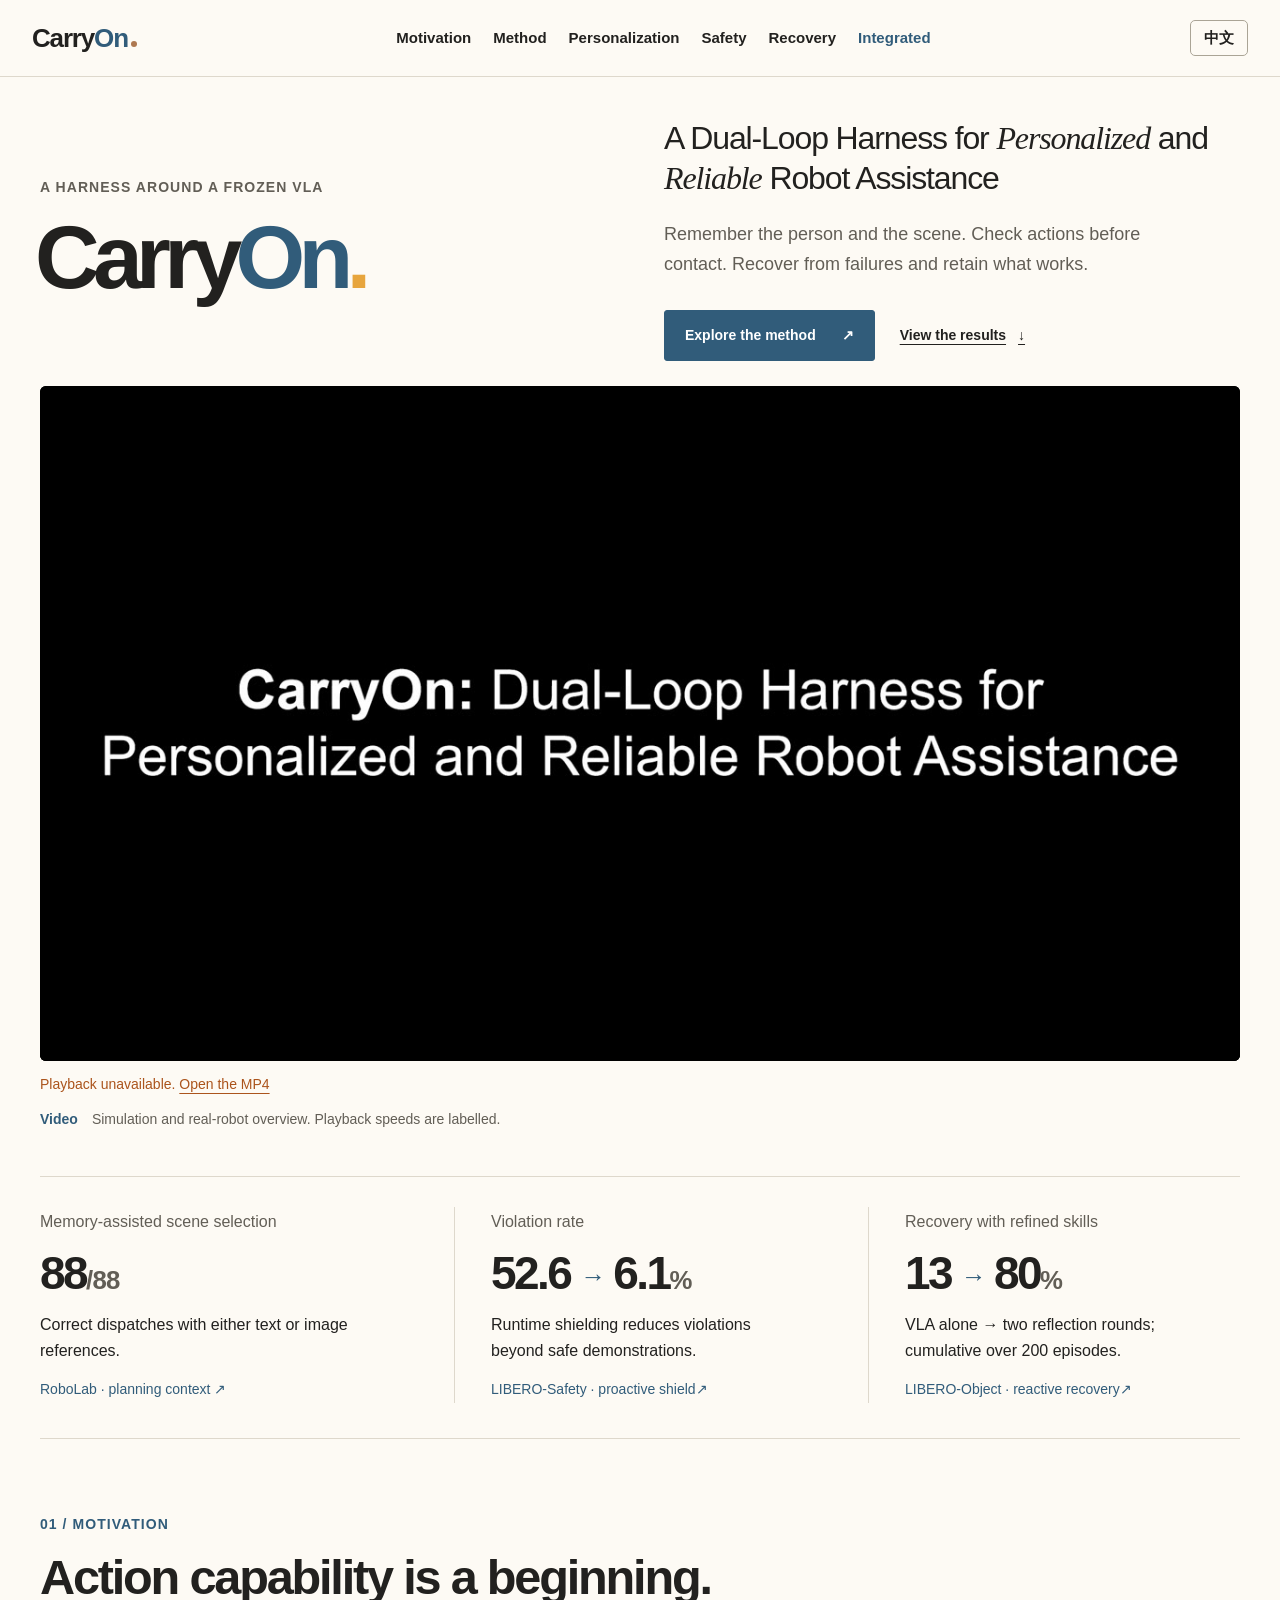
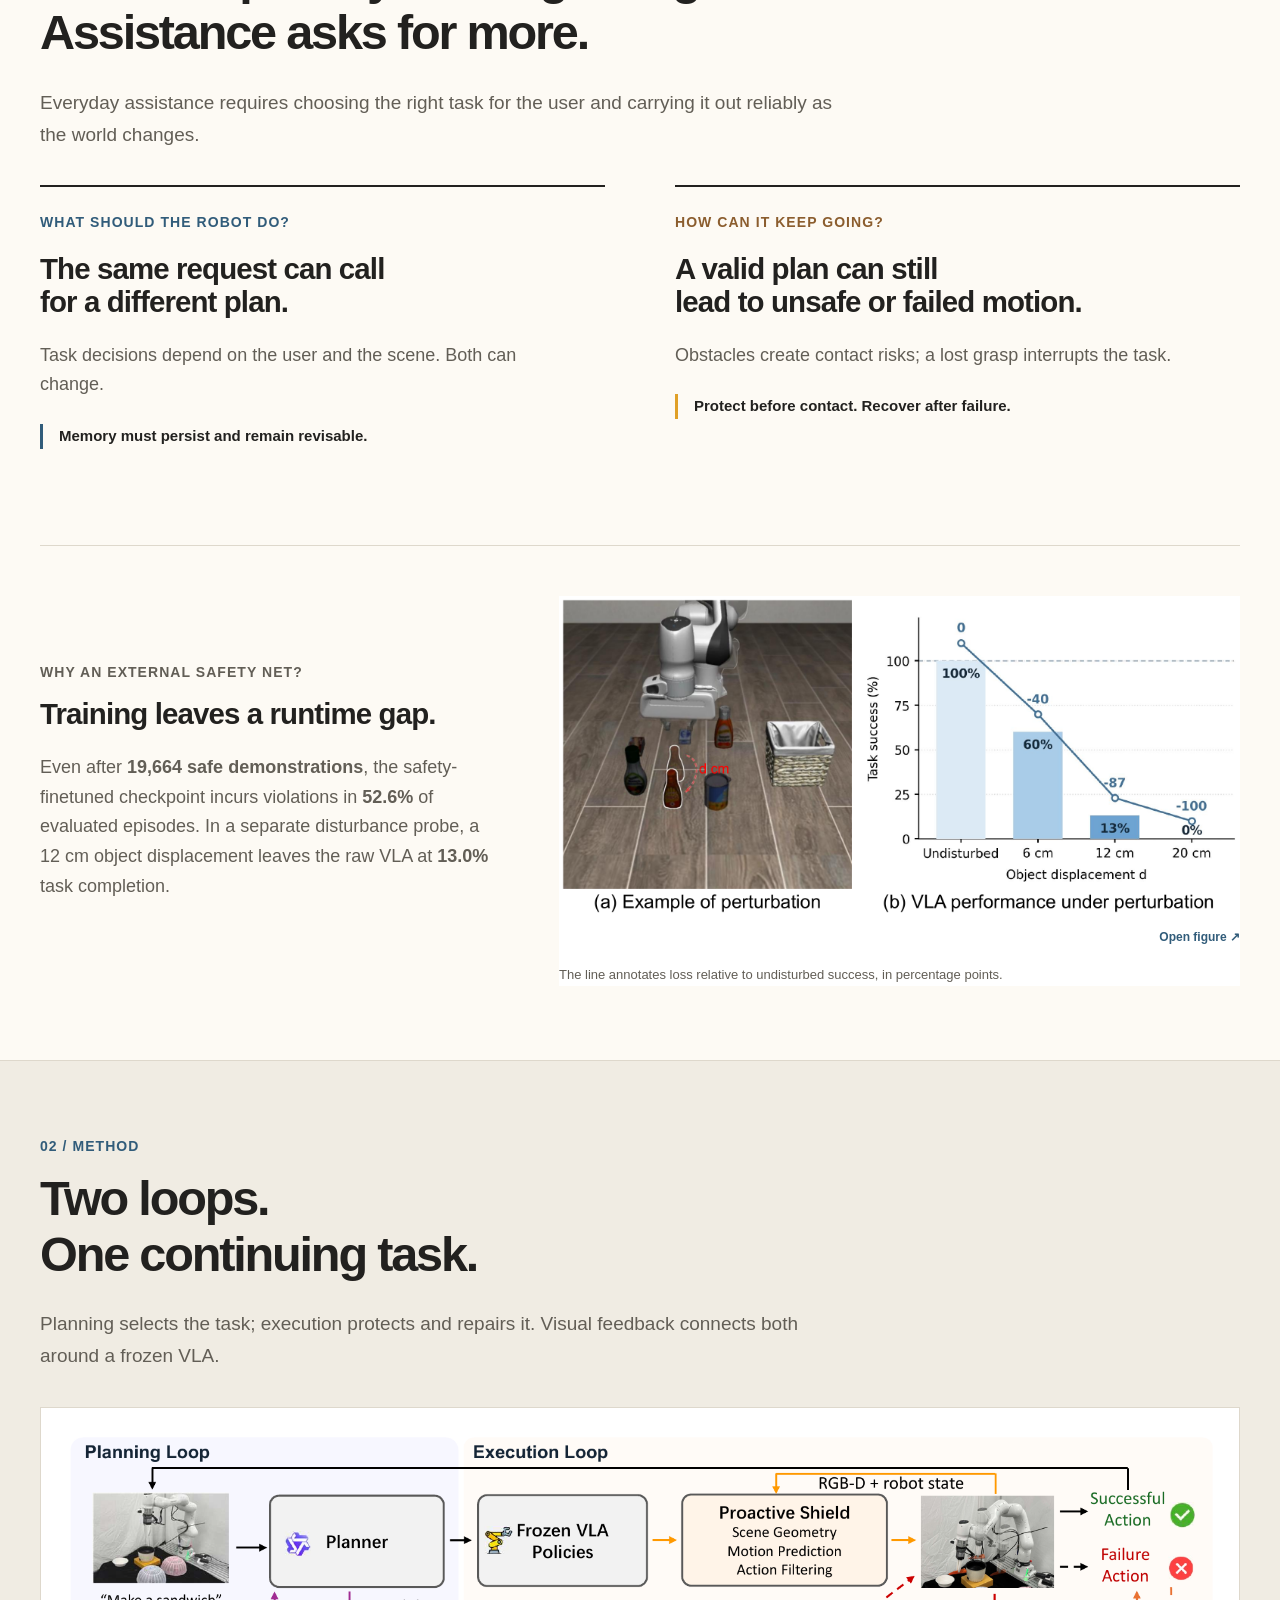
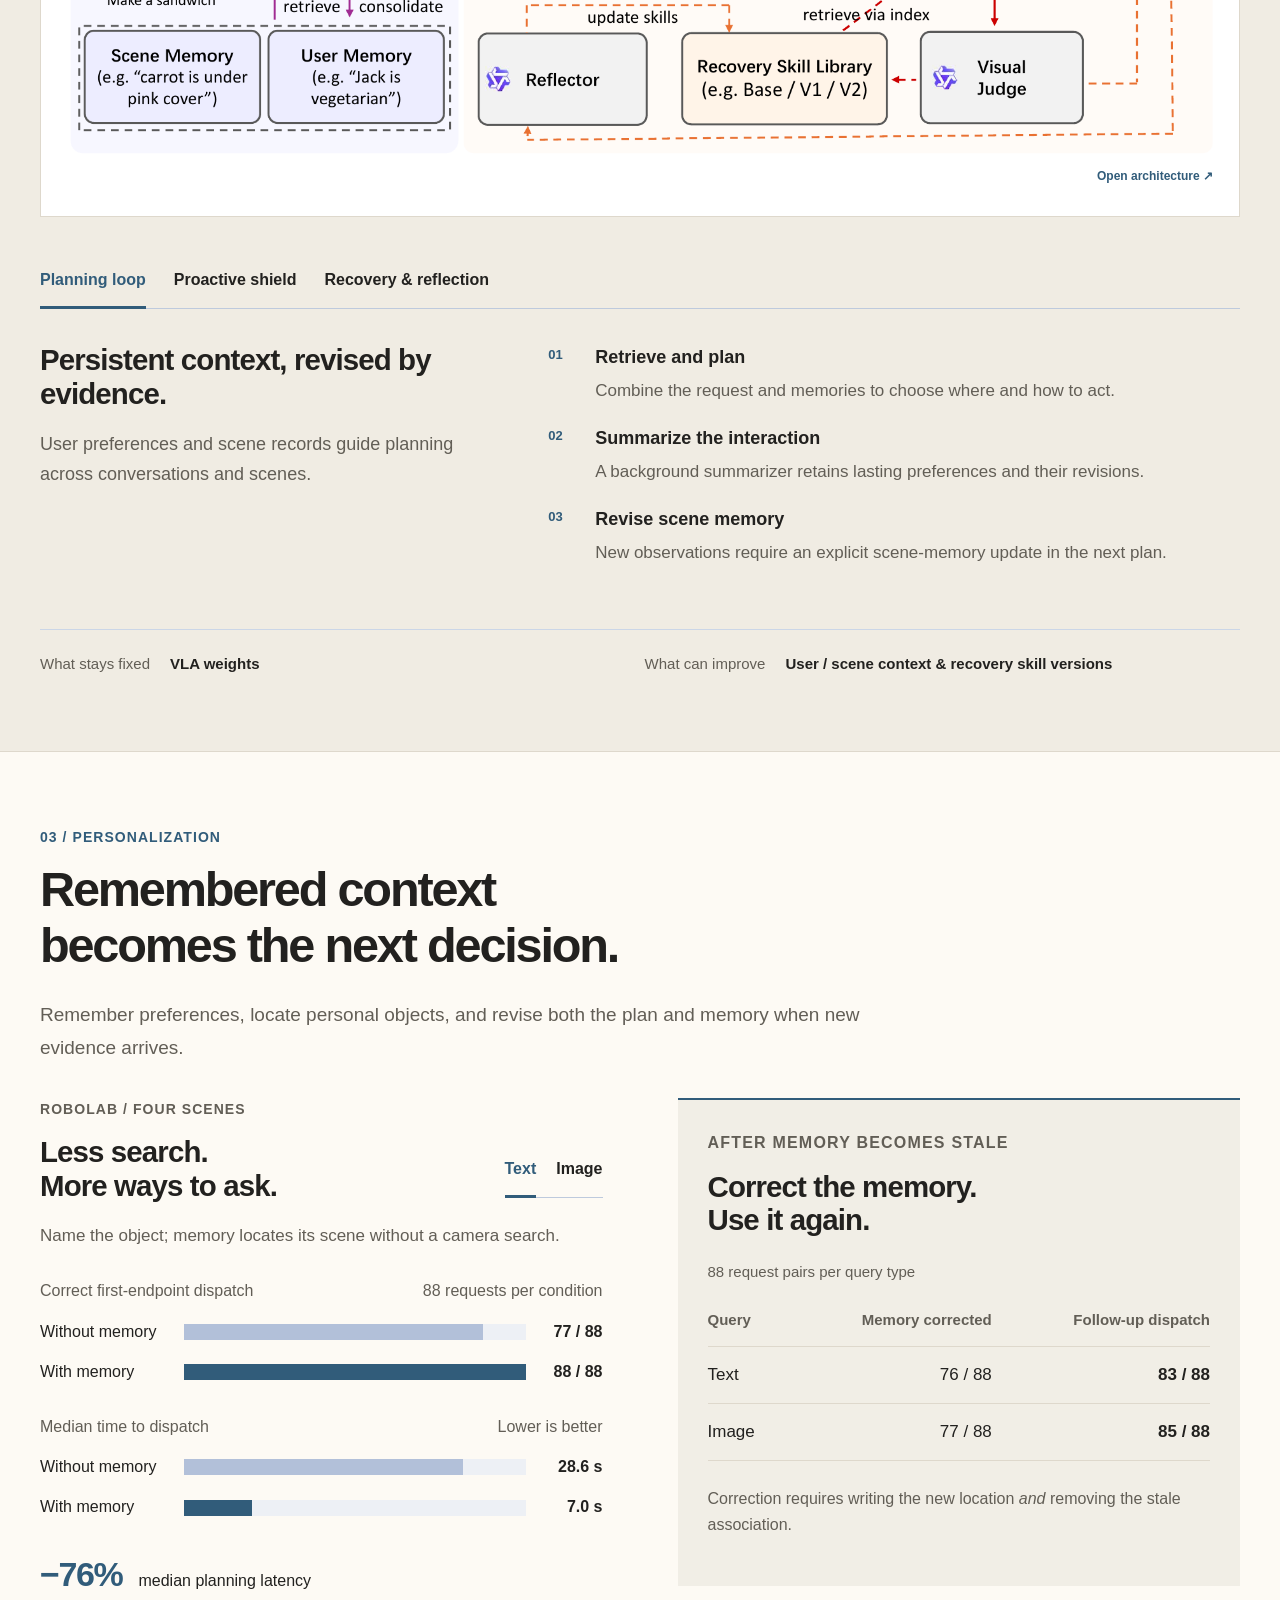
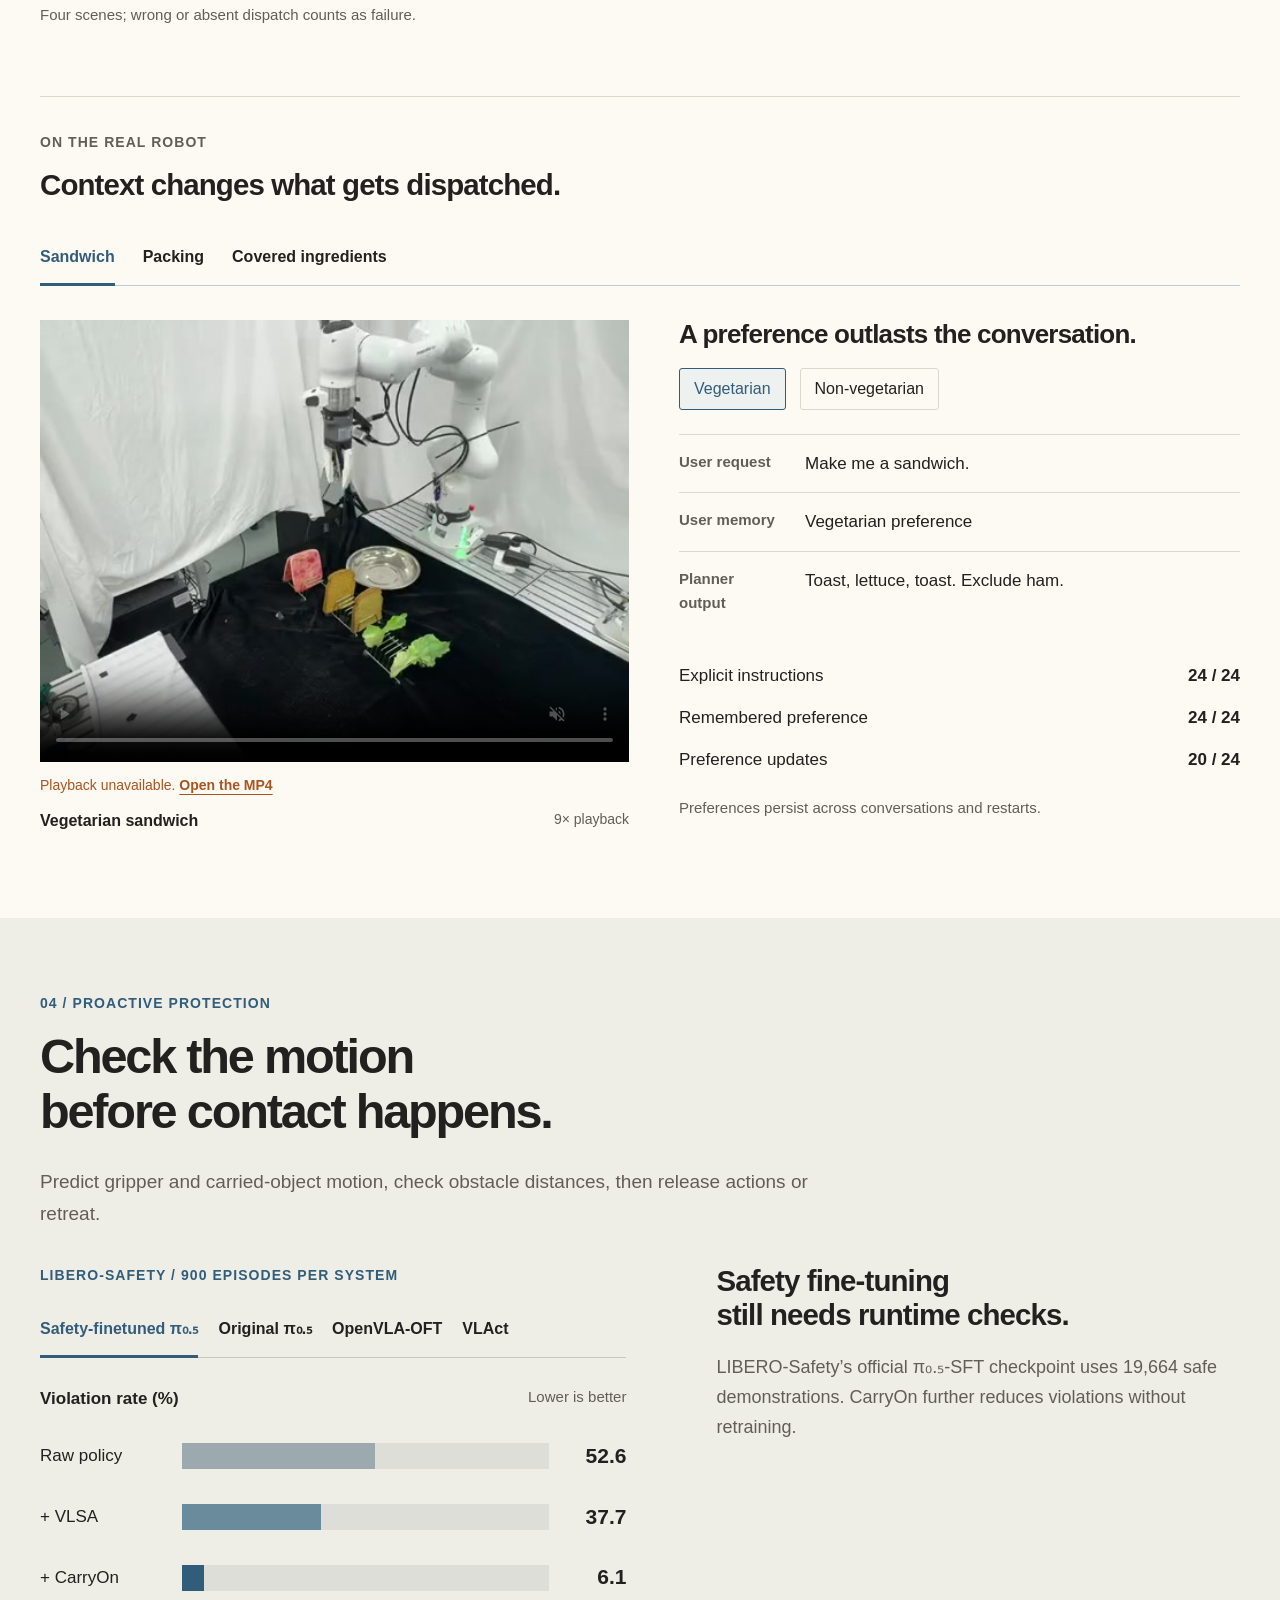
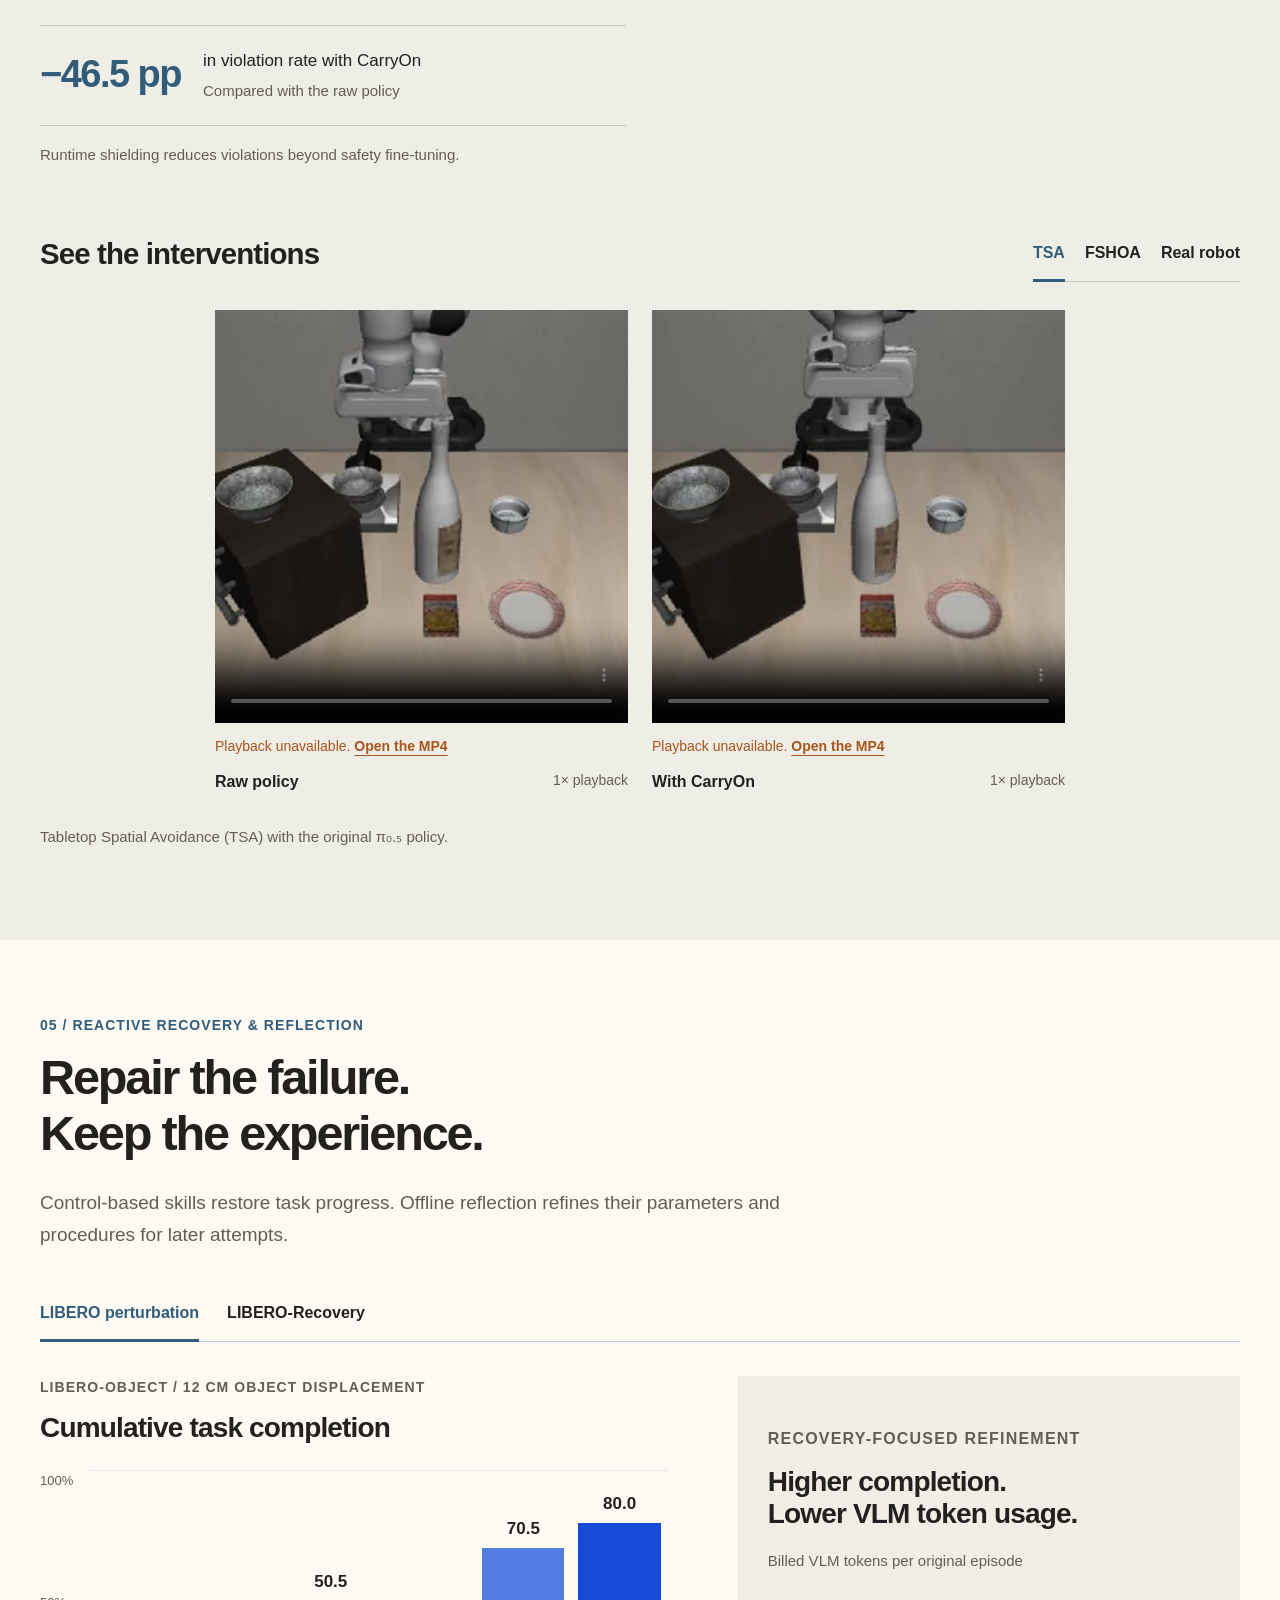
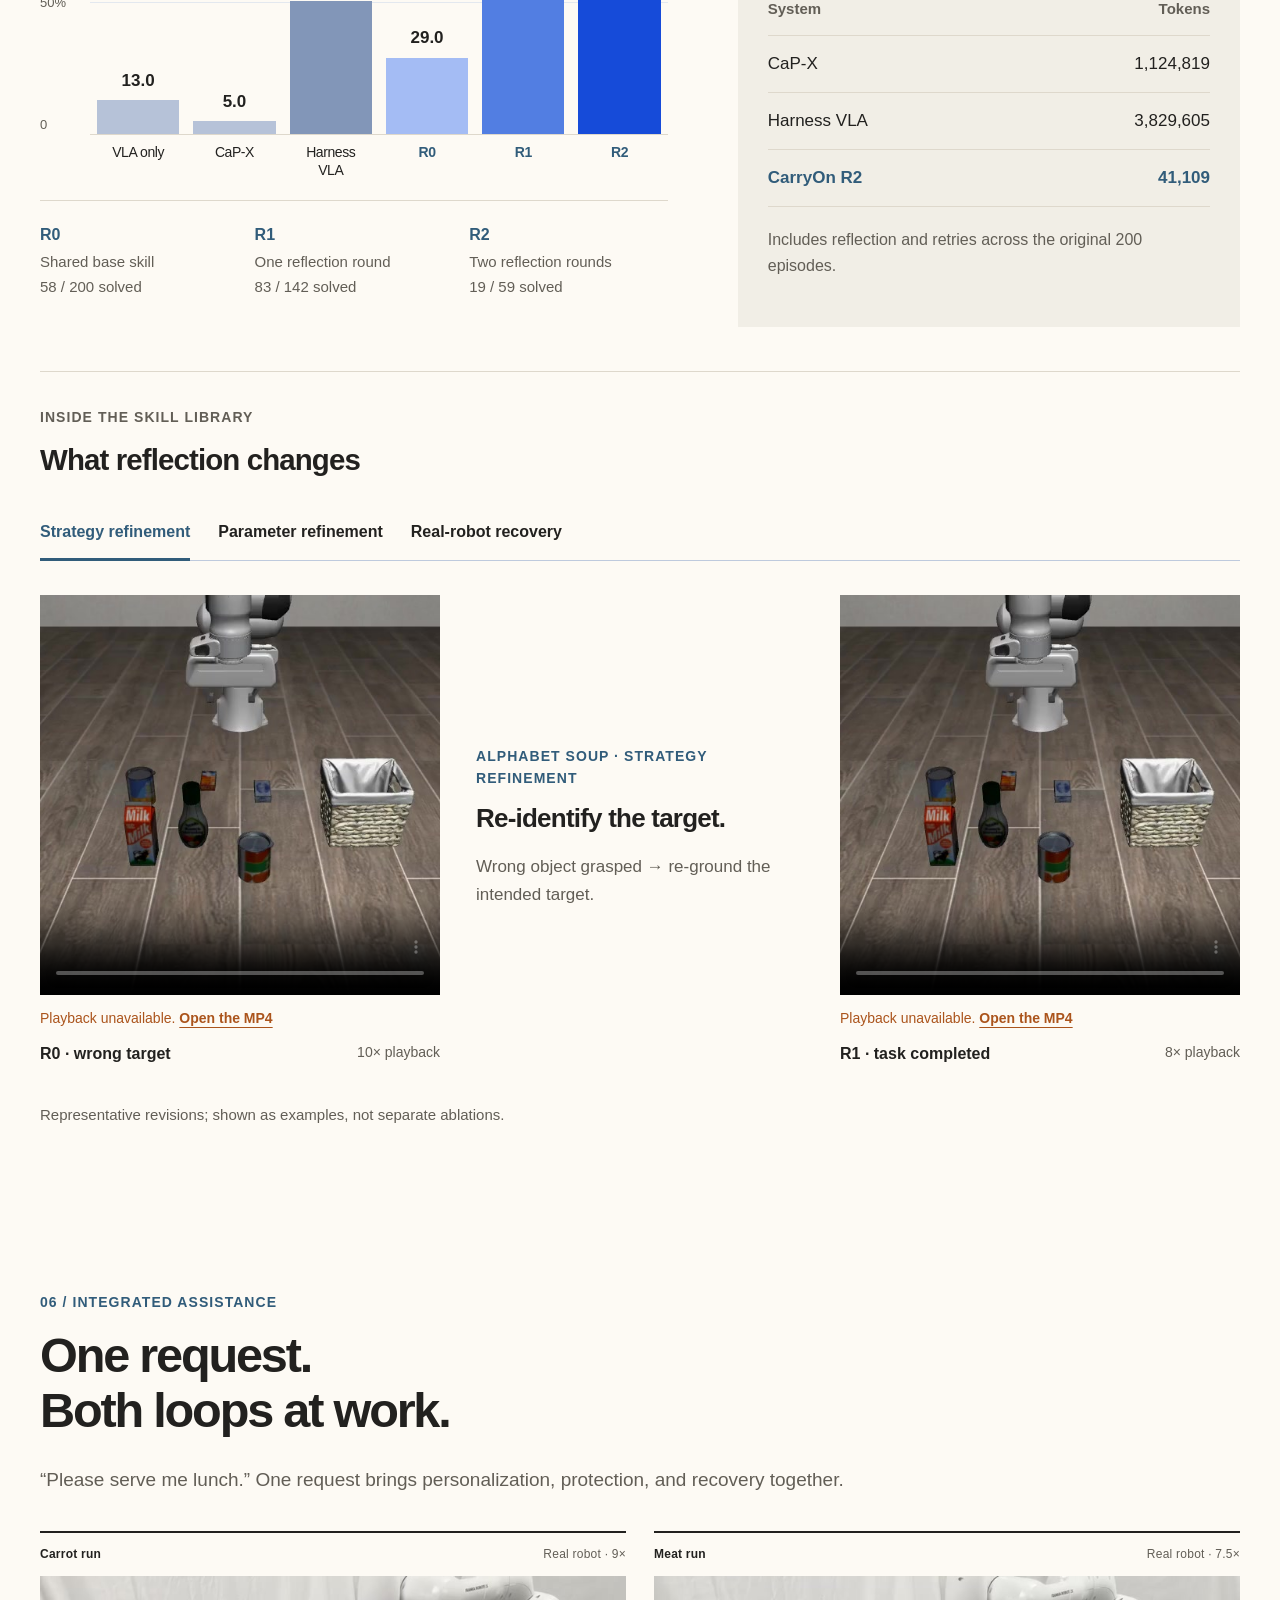
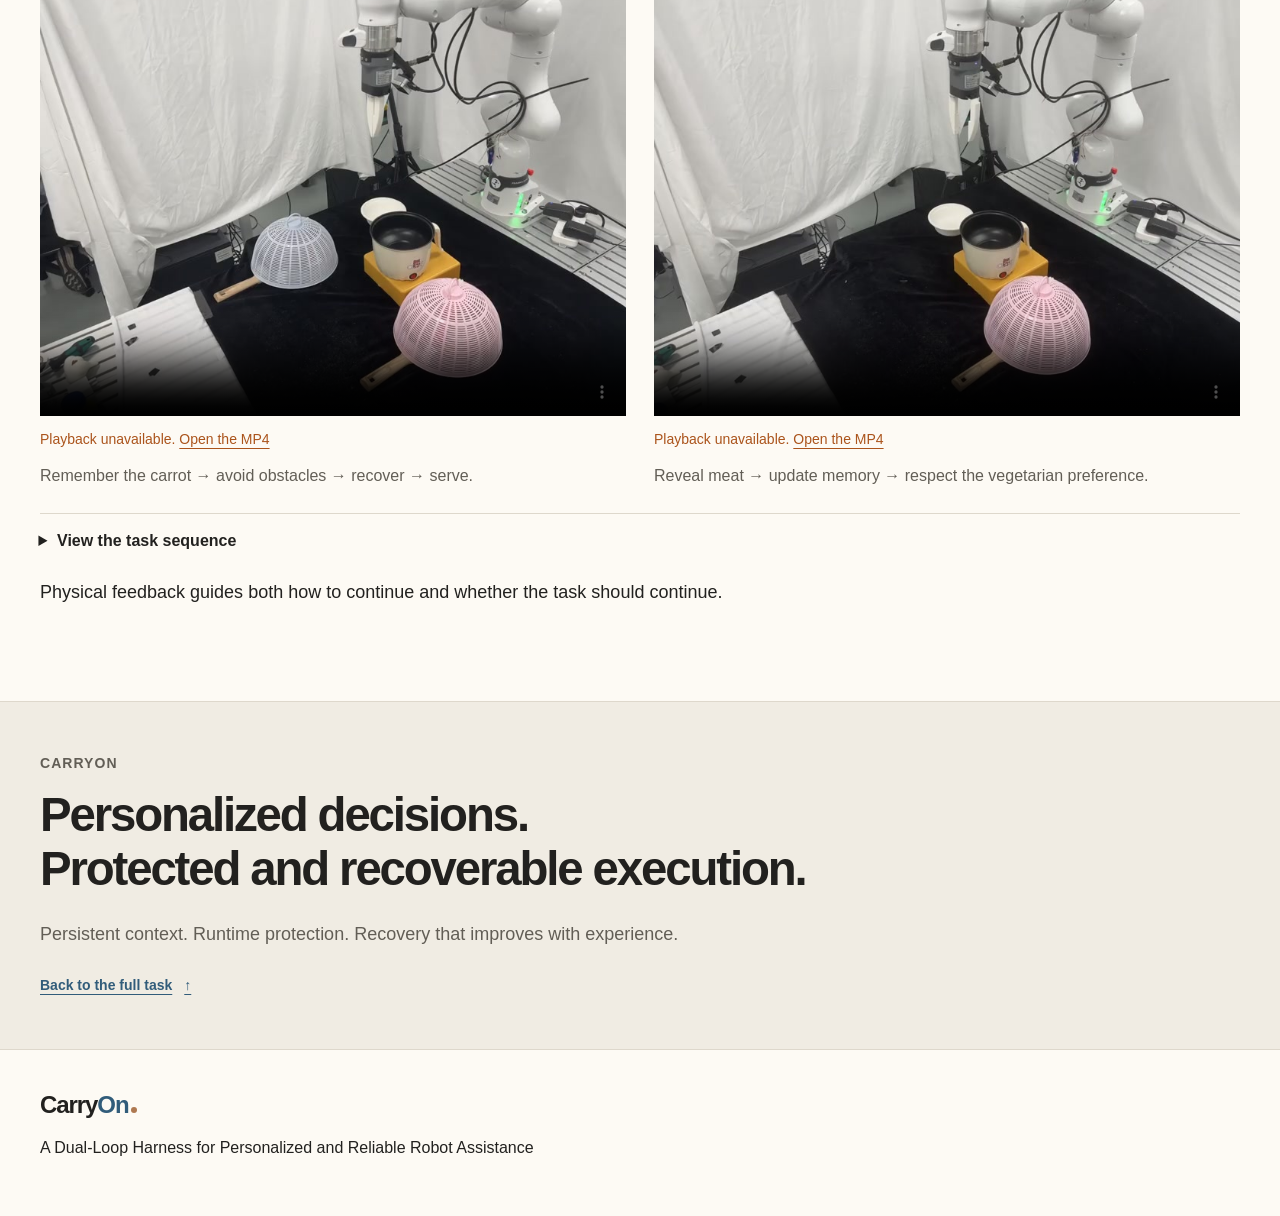
==== CarryOn/index.html @ 5d2dc2ff "Add bilingual CarryOn site and improve typography and visual hierarchy" ====
<!doctype html>
<html lang="en"><head><meta charset="utf-8"><meta name="viewport" content="width=device-width,initial-scale=1"><meta name="color-scheme" content="light"><meta name="description" content="CarryOn: a dual-loop harness for personalized and reliable robot assistance. Persistent context, proactive shielding, and reflective recovery around a frozen VLA."><link rel="canonical" href="https://vincent2311.github.io/Projects/CarryOn/"><meta name="theme-color" content="#164bd9"><title>CarryOn | Personalized and Reliable Robot Assistance</title><link rel="icon" type="image/svg+xml" href="data:image/svg+xml,%3Csvg xmlns='http://www.w3.org/2000/svg' viewBox='0 0 64 64'%3E%3Crect width='64' height='64' rx='15' fill='%23164bd9'/%3E%3Cpath d='M43 18a19 19 0 1 0 0 28' fill='none' stroke='white' stroke-width='7' stroke-linecap='round'/%3E%3Ccircle cx='45' cy='32' r='5' fill='%23fac46a'/%3E%3C/svg%3E"><link rel="stylesheet" href="style.css"><script src="i18n.js" defer></script><script src="app.js" defer></script></head>
<body><a class="skip" href="#main">Skip to content</a><header class="site-header"><div class="nav-wrap"><a class="wordmark" href="#top" aria-label="CarryOn home">Carry<span>On</span><i></i></a><button class="language-toggle" type="button" id="language-toggle" aria-label="Switch to Chinese" lang="zh-CN">中文</button><button class="menu-button" aria-expanded="false" aria-controls="navigation">Menu <span>+</span></button><nav id="navigation" aria-label="Main navigation"><a href="#motivation">Motivation</a><a href="#method">Method</a><a href="#personalization">Personalization</a><a href="#safety">Safety</a><a href="#recovery">Recovery</a><a href="#integrated">Integrated</a></nav></div></header>
<main id="main"><section class="hero hero-stacked container" id="top"><div class="hero-top"><div><p class="eyebrow">A harness around a frozen VLA</p><h1>Carry<span>On</span><b class="title-period">.</b></h1></div><div class="hero-copy"><p class="paper-title">A Dual-Loop Harness for <em>Personalized</em> and <em>Reliable</em> Robot Assistance</p><p class="hero-description">Remember the person and the scene. Check actions before contact. Recover from failures and retain what works.</p><div class="hero-actions"><a class="button primary" href="#method">Explore the method <span aria-hidden="true">↗</span></a><a class="text-link" href="#results">View the results <span aria-hidden="true">↓</span></a></div></div></div><figure class="overview-film" id="overview-video"><video src="assets/video/carryon-overview.mp4" poster="assets/video/carryon-overview.jpg" controls playsinline preload="metadata" aria-label="CarryOn overview video: personalization, safe execution, recovery and reflection, and an integrated real-robot task"></video><figcaption><span class="figure-number">Video</span><span>Simulation and real-robot overview. Playback speeds are labelled.</span></figcaption></figure></section><section class="headline-results container" id="results" aria-label="Core results"><div><span class="metric-name">Memory-assisted scene selection</span><strong>88<span>/88</span></strong><p>Correct dispatches with either text or image references.</p><a href="#personalization">RoboLab · planning context ↗</a></div><div><span class="metric-name">Violation rate</span><strong>52.6<span class="metric-arrow">→</span>6.1<span>%</span></strong><p>Runtime shielding reduces violations beyond safe demonstrations.</p><a href="#safety">LIBERO-Safety · proactive shield↗</a></div><div><span class="metric-name">Recovery with refined skills</span><strong>13<span class="metric-arrow">→</span>80<span>%</span></strong><p>VLA alone → two reflection rounds; cumulative over 200 episodes.</p><a href="#recovery">LIBERO-Object · reactive recovery↗</a></div></section>
<section class="section container" id="motivation"><div class="section-heading"><p class="eyebrow">01 / Motivation</p><h2>Action capability is a beginning.<br>Assistance asks for more.</h2><p>Everyday assistance requires choosing the right task for the user and carrying it out reliably as the world changes.</p></div><div class="challenge-grid"><article><span class="small-label blue">What should the robot do?</span><h3>The same request can call<br>for a different plan.</h3><p>Task decisions depend on the user and the scene. Both can change.</p><p class="conclusion-line">Memory must persist and remain revisable.</p></article><article><span class="small-label amber">How can it keep going?</span><h3>A valid plan can still<br>lead to unsafe or failed motion.</h3><p>Obstacles create contact risks; a lost grasp interrupts the task.</p><p class="conclusion-line">Protect before contact. Recover after failure.</p></article></div><div class="motivation-evidence"><div><p class="eyebrow">Why an external safety net?</p><h3>Training leaves a runtime gap.</h3><p>Even after <strong>19,664 safe demonstrations</strong>, the safety-finetuned checkpoint incurs violations in <strong>52.6%</strong> of evaluated episodes. In a separate disturbance probe, a 12 cm object displacement leaves the raw VLA at <strong>13.0%</strong> task completion.</p></div><figure class="paper-figure"><button class="figure-button" data-figure="assets/disturbance.png" data-title="Policy-only response to object displacement" aria-label="Enlarge the disturbance response figure"><img src="assets/disturbance.png" width="1800" height="846" alt="Controlled object displacement and policy success falling with disturbance magnitude" loading="lazy"><span>Open figure ↗</span></button><figcaption>The line annotates loss relative to undisturbed success, in percentage points.</figcaption></figure></div></section>
<section class="method-section" id="method"><div class="container section"><div class="section-heading"><p class="eyebrow">02 / Method</p><h2>Two loops.<br>One continuing task.</h2><p>Planning selects the task; execution protects and repairs it. Visual feedback connects both around a frozen VLA.</p></div><figure class="architecture"><button class="figure-button" data-figure="assets/architecture.png" data-title="CarryOn dual-loop architecture" aria-label="Enlarge CarryOn architecture"><img src="assets/architecture.png" width="1800" height="505" alt="Planning with user and scene memories, execution shielding, visual feedback, and reflective recovery" loading="lazy"><span>Open architecture ↗</span></button></figure><div class="method-tabs tabs" role="tablist" aria-label="Explore the method"><button role="tab" aria-selected="true" aria-controls="method-panel" id="method-planning" data-method="planning">Planning loop</button><button role="tab" aria-selected="false" aria-controls="method-panel" id="method-shield" data-method="shield" tabindex="-1">Proactive shield</button><button role="tab" aria-selected="false" aria-controls="method-panel" id="method-recovery" data-method="recovery" tabindex="-1">Recovery & reflection</button></div><div id="method-panel" class="method-panel" role="tabpanel" aria-labelledby="method-planning" tabindex="0"></div><div class="fixed-policy"><span>What stays fixed</span><strong>VLA weights</strong><span>What can improve</span><strong>User / scene context & recovery skill versions</strong></div></div></section>
<section class="section container" id="personalization"><div class="section-heading"><p class="eyebrow">03 / Personalization</p><h2>Remembered context<br>becomes the next decision.</h2><p>Remember preferences, locate personal objects, and revise both the plan and memory when new evidence arrives.</p></div><div class="evidence-split"><div><div class="section-subhead"><div><p class="small-label">RoboLab / four scenes</p><h3>Less search.<br>More ways to ask.</h3></div><div class="tabs compact" role="tablist" aria-label="RoboLab query mode"><button role="tab" id="query-text" aria-selected="true" aria-controls="query-panel" data-query="text">Text</button><button role="tab" id="query-image" aria-selected="false" aria-controls="query-panel" data-query="image" tabindex="-1">Image</button></div></div><div id="query-panel" role="tabpanel" aria-labelledby="query-text" tabindex="0"></div></div><div class="revision-block"><p class="small-label">After memory becomes stale</p><h3>Correct the memory.<br>Use it again.</h3><table><caption>88 request pairs per query type</caption><thead><tr><th scope="col">Query</th><th scope="col">Memory corrected</th><th scope="col">Follow-up dispatch</th></tr></thead><tbody><tr><th scope="row">Text</th><td>76 / 88</td><td><strong>83 / 88</strong></td></tr><tr><th scope="row">Image</th><td>77 / 88</td><td><strong>85 / 88</strong></td></tr></tbody></table><p>Correction requires writing the new location <em>and</em> removing the stale association.</p></div></div><div class="real-personalization"><div class="section-subhead"><div><p class="small-label">On the real robot</p><h3>Context changes what gets dispatched.</h3></div></div><div class="tabs" role="tablist" aria-label="Personalized assistance demonstrations"><button role="tab" id="demo-sandwich" aria-selected="true" aria-controls="demo-panel" data-demo="sandwich">Sandwich</button><button role="tab" id="demo-packing" aria-selected="false" aria-controls="demo-panel" data-demo="packing" tabindex="-1">Packing</button><button role="tab" id="demo-covered" aria-selected="false" aria-controls="demo-panel" data-demo="covered" tabindex="-1">Covered ingredients</button></div><div id="demo-panel" role="tabpanel" aria-labelledby="demo-sandwich" tabindex="0"></div></div></section>
<section class="safety-section" id="safety"><div class="container section"><div class="section-heading"><p class="eyebrow">04 / Proactive protection</p><h2>Check the motion<br>before contact happens.</h2><p>Predict gripper and carried-object motion, check obstacle distances, then release actions or retreat.</p></div><div class="safety-evidence"><div><p class="small-label">LIBERO-Safety / 900 episodes per system</p><div class="tabs compact" role="tablist" aria-label="Safety policy checkpoint"><button role="tab" id="safety-sft" aria-selected="true" aria-controls="safety-panel" data-safety="sft">Safety-finetuned π₀.₅</button><button role="tab" id="safety-original" aria-selected="false" aria-controls="safety-panel" data-safety="original" tabindex="-1">Original π₀.₅</button><button role="tab" id="safety-openvla" aria-selected="false" aria-controls="safety-panel" data-safety="openvla" tabindex="-1">OpenVLA-OFT</button><button role="tab" id="safety-vlact" aria-selected="false" aria-controls="safety-panel" data-safety="vlact" tabindex="-1">VLAct</button></div><div id="safety-panel" role="tabpanel" aria-labelledby="safety-sft" tabindex="0"></div></div><aside class="safety-reading"><h3>Safety fine-tuning<br> still needs runtime checks.</h3><p>LIBERO-Safety’s official π₀.₅-SFT checkpoint uses 19,664 safe demonstrations. CarryOn further reduces violations without retraining.</p></aside></div><div class="comparison-heading"><h3>See the interventions</h3><div class="tabs compact" role="tablist" aria-label="Safety demonstration setting"><button role="tab" id="safevideo-tsa" aria-selected="true" aria-controls="safety-videos" data-safevideo="tsa">TSA</button><button role="tab" id="safevideo-fshoa" aria-selected="false" aria-controls="safety-videos" data-safevideo="fshoa" tabindex="-1">FSHOA</button><button role="tab" id="safevideo-real" aria-selected="false" aria-controls="safety-videos" data-safevideo="real" tabindex="-1">Real robot</button></div></div><div id="safety-videos" role="tabpanel" aria-labelledby="safevideo-tsa" tabindex="0"></div></div></section>
<section class="section container" id="recovery"><div class="section-heading"><p class="eyebrow">05 / Reactive recovery & reflection</p><h2>Repair the failure.<br>Keep the experience.</h2><p>Control-based skills restore task progress. Offline reflection refines their parameters and procedures for later attempts.</p></div><div class="tabs bench-tabs" role="tablist" aria-label="Simulation benchmark"><button role="tab" id="bench-perturbation" aria-selected="true" aria-controls="bench-panel" data-bench="perturbation">LIBERO perturbation</button><button role="tab" id="bench-recorded" aria-selected="false" aria-controls="bench-panel" data-bench="recorded" tabindex="-1">LIBERO-Recovery</button></div><div id="bench-panel" role="tabpanel" aria-labelledby="bench-perturbation" tabindex="0"><div class="recovery-evidence" data-bench-block="perturbation"><div><p class="small-label">LIBERO-Object / 12 cm object displacement</p><h3>Cumulative task completion</h3><div class="recovery-chart" role="img" aria-label="Task completion: VLA only 13%, CaP-X 5%, Harness VLA 50.5%, CarryOn R0 29%, R1 70.5%, R2 80%"><div class="chart-y"><span>100%</span><span>50%</span><span>0</span></div><div class="columns"><div class="column"><b>13.0</b><i style="--value:13;--bar:#b6c2d8"></i><span>VLA only</span></div><div class="column"><b>5.0</b><i style="--value:5;--bar:#b6c2d8"></i><span>CaP-X</span></div><div class="column"><b>50.5</b><i style="--value:50.5;--bar:#8296b8"></i><span>Harness<br>VLA</span></div><div class="column ours"><b>29.0</b><i style="--value:29;--bar:#a4bcf4"></i><span>R0</span></div><div class="column ours"><b>70.5</b><i style="--value:70.5;--bar:#527ee2"></i><span>R1</span></div><div class="column ours"><b>80.0</b><i style="--value:80;--bar:#164bd9"></i><span>R2</span></div></div></div><div class="rounds"><span><b>R0</b> Shared base skill<br>58 / 200 solved</span><span><b>R1</b> One reflection round<br>83 / 142 solved</span><span><b>R2</b> Two reflection rounds<br>19 / 59 solved</span></div></div><aside class="token-block"><p class="small-label">Recovery-focused refinement</p><h3>Higher completion.<br>Lower VLM token usage.</h3><table><caption>Billed VLM tokens per original episode</caption><thead><tr><th scope="col">System</th><th scope="col">Tokens</th></tr></thead><tbody><tr><th scope="row">CaP-X</th><td>1,124,819</td></tr><tr><th scope="row">Harness VLA</th><td>3,829,605</td></tr><tr class="ours-row"><th scope="row">CarryOn R2</th><td>41,109</td></tr></tbody></table><p>Includes reflection and retries across the original 200 episodes.</p></aside></div><div class="recovery-evidence recovery-recorded" data-bench-block="recorded" hidden><div><p class="small-label">LIBERO-Recovery / 770 recorded failure states</p><h3>Recovery from recorded failures</h3><div class="recovery-chart" role="img" aria-label="Task completion: pure VLA 32.1%, CarryOn R0 50.0%, R1 73.9%, R2 76.1%"><div class="chart-y"><span>100%</span><span>50%</span><span>0</span></div><div class="columns"><div class="column"><b>32.1</b><i style="--value:32.1;--bar:#b6c2d8"></i><span>Pure VLA</span></div><div class="column ours"><b>50.0</b><i style="--value:50;--bar:#a4bcf4"></i><span>R0</span></div><div class="column ours"><b>73.9</b><i style="--value:73.9;--bar:#527ee2"></i><span>R1</span></div><div class="column ours"><b>76.1</b><i style="--value:76.1;--bar:#164bd9"></i><span>R2</span></div></div></div><div class="rounds"><span><b>R0</b> Shared base skill<br>385 / 770 solved</span><span><b>R1</b> One reflection round<br>184 / 385 solved</span><span><b>R2</b> Two reflection rounds<br>17 / 201 solved</span></div></div><aside class="token-block"><p class="small-label">Recovery-focused refinement</p><h3>+17.9 points<br>from base recovery.</h3><table><caption>Billed VLM tokens per original case</caption><thead><tr><th scope="col">System</th><th scope="col">Tokens</th></tr></thead><tbody><tr><th scope="row">Pure VLA</th><td>0</td></tr><tr><th scope="row">CarryOn R0</th><td>2,674</td></tr><tr class="ours-row"><th scope="row">CarryOn R2</th><td>7,159</td></tr></tbody></table><p>Includes reflection and retries across the original 770 cases.</p></aside></div></div><div class="case-study"><div class="section-subhead"><div><p class="small-label">Inside the skill library</p><h3>What reflection changes</h3></div></div><div class="tabs" role="tablist" aria-label="Recovery refinement examples"><button role="tab" id="case-strategy" aria-selected="true" aria-controls="case-panel" data-case="strategy">Strategy refinement</button><button role="tab" id="case-height" aria-selected="false" aria-controls="case-panel" data-case="height" tabindex="-1">Parameter refinement</button><button role="tab" id="case-real" aria-selected="false" aria-controls="case-panel" data-case="real" tabindex="-1">Real-robot recovery</button></div><div id="case-panel" role="tabpanel" aria-labelledby="case-strategy" tabindex="0"></div></div></section>
<section class="section container" id="integrated"><div class="section-heading"><p class="eyebrow">06 / Integrated assistance</p><h2>One request.<br>Both loops at work.</h2><p>“Please serve me lunch.” One request brings personalization, protection, and recovery together.</p></div><div class="integrated-runs"><figure class="hero-film"><div class="film-head"><span>Carrot run</span><span>Real robot · 9×</span></div><video poster="assets/video/integrated.jpg" src="assets/video/integrated.mp4" controls muted playsinline preload="metadata" aria-label="Robot serves a carrot while avoiding an obstacle and recovering after the carrot is taken away"></video><figcaption><span>Remember the carrot → avoid obstacles → recover → serve.</span></figcaption></figure><figure class="hero-film"><div class="film-head"><span>Meat run</span><span>Real robot · 7.5×</span></div><video poster="assets/video/revealed-meat.jpg" src="assets/video/revealed-meat.mp4" controls muted playsinline preload="metadata" aria-label="Robot uncovers meat under the lid, updates scene memory, and declines to serve"></video><figcaption><span>Reveal meat → update memory → respect the vegetarian preference.</span></figcaption></figure></div><details class="keyframe-details"><summary>View the task sequence</summary><figure class="integrated-keyframes"><img src="assets/integrated-keyframes.jpg" loading="lazy" alt="Keyframes of the carrot run (a to h) and the meat run (i to l)"><figcaption>(a–h) Personalized serving with protection and recovery. (i–l) New evidence changes the plan.</figcaption></figure></details><div class="integrated-analysis"><p>Physical feedback guides both how to continue and whether the task should continue.</p></div></section><section class="closing"><div class="container"><p class="eyebrow">CarryOn</p><h2>Personalized decisions.<br>Protected and recoverable execution.</h2><p>Persistent context. Runtime protection. Recovery that improves with experience.</p><a class="text-link" href="#integrated">Back to the full task <span aria-hidden="true">↑</span></a></div></section></main>
<footer class="container footer"><a class="wordmark" href="#top">Carry<span>On</span><i></i></a><p>A Dual-Loop Harness for Personalized and Reliable Robot Assistance</p></footer>
<dialog id="figure-dialog" aria-labelledby="figure-title"><div class="dialog-top"><h2 id="figure-title">Figure</h2><button class="dialog-close" aria-label="Close enlarged figure">Close ×</button></div><img id="figure-full" alt=""></dialog>
</body></html>
---- CarryOn/style.css ----
@charset "UTF-8";
:root{--ink:#22211f;--muted:#625e56;--blue:#315c7a;--blue-soft:#edf1ef;--amber:#8b5d2e;--line:#ded8cc;--paper:#fdfaf4;--serif:Georgia,"Times New Roman",serif;--sans:Inter,"Segoe UI","PingFang SC","Microsoft YaHei",Arial,sans-serif}*{box-sizing:border-box}html{scroll-behavior:smooth;scroll-padding-top:96px}body{margin:0;font:17px/1.65 var(--sans);color:var(--ink);background:white}button,a,input{touch-action:manipulation}button{font:inherit;color:inherit;cursor:pointer}a{color:inherit;text-underline-offset:4px}button:focus-visible,a:focus-visible,summary:focus-visible,[tabindex]:focus-visible{outline:3px solid #dca026;outline-offset:5px}img,video{max-width:100%;display:block}video{width:100%;background:#0d1523;aspect-ratio:4/3;object-fit:contain}figure{margin:0}p{margin:0 0 1.1em}h1,h2,h3{margin:0;font-weight:650;line-height:1.14;letter-spacing:-.045em}h2{font-size:clamp(2.4rem,4.2vw,4.1rem)}h3{font-size:clamp(1.55rem,2.3vw,2.15rem);letter-spacing:-.03em}strong,b{font-weight:650}.container{width:min(1240px,calc(100% - 80px));margin-inline:auto}.skip{position:fixed;left:20px;top:-80px;padding:10px 20px;background:var(--blue);color:white;z-index:99}.skip:focus{top:10px}.site-header{position:sticky;top:0;z-index:20;background:#ffffffed;backdrop-filter:blur(14px);border-bottom:1px solid var(--line)}.nav-wrap{width:min(1320px,calc(100% - 64px));height:76px;margin:auto;display:flex;align-items:center;justify-content:space-between;gap:30px}.wordmark{text-decoration:none;font-weight:750;letter-spacing:-.045em;font-size:26px;display:inline-flex;align-items:baseline}.wordmark span{color:var(--blue)}.wordmark i{height:6px;width:6px;border-radius:50%;background:#efad42;margin-left:3px}.site-header nav{display:flex;gap:30px;align-items:center;font-size:14px;font-weight:600}.site-header nav a{text-decoration:none;padding:25px 0;transition:color .2s}.site-header nav a:hover,.site-header nav a.active{color:var(--blue)}.menu-button{display:none}.hero{padding-top:70px;padding-bottom:64px;display:grid;grid-template-columns:1fr 1.05fr;gap:58px;align-items:center}.eyebrow,.small-label{font-size:12px;font-weight:700;letter-spacing:.12em;line-height:1.6;text-transform:uppercase;color:var(--muted);margin-bottom:20px}.hero h1{font-size:clamp(5rem,8vw,8.1rem);letter-spacing:-.075em;font-weight:760;line-height:1.02;margin-left:-5px}.hero h1 span{color:var(--blue)}.title-period{color:#e7a53d}.paper-title{font-size:clamp(1.7rem,2.5vw,2.3rem);letter-spacing:-.035em;line-height:1.24;margin-top:24px;margin-bottom:22px;font-weight:500}.paper-title em{font-family:var(--serif);font-weight:400}.hero-description{color:var(--muted);font-size:17px;max-width:490px}.hero-actions{display:flex;align-items:center;gap:25px;margin-top:30px;flex-wrap:wrap}.button{display:inline-flex;align-items:center;justify-content:center;gap:26px;padding:13px 20px;text-decoration:none;font-size:14px;font-weight:600;min-height:48px;border:1px solid var(--blue);border-radius:3px;transition:background .2s}.primary{background:var(--blue);color:#fff}.primary:hover{background:#0b35a7}.text-link{font-size:14px;font-weight:600;display:inline-flex;gap:12px;align-items:center}.hero-film{border-top:2px solid var(--ink);align-self:end}.film-head{display:flex;justify-content:space-between;padding:12px 0;font-size:12px;letter-spacing:.02em;color:var(--muted)}.film-head span:first-child{font-weight:700;color:var(--ink)}figcaption{font-size:13px;line-height:1.6;color:var(--muted);margin-top:14px}.hero-film figcaption{display:flex;gap:18px}.figure-number{color:var(--blue);font-weight:700;flex:none}.headline-results{display:grid;grid-template-columns:repeat(3,1fr);padding:30px 0 35px;border-block:1px solid var(--line);gap:42px}.headline-results>div+div{border-left:1px solid var(--line);padding-left:36px}.metric-name{font-size:13px;color:var(--muted)}.headline-results strong{display:block;font-size:clamp(2.3rem,4vw,3.6rem);letter-spacing:-.055em;line-height:1.25;font-variant-numeric:tabular-nums;margin:8px 0 10px}.headline-results strong>span:not(.metric-arrow){font-size:.56em;color:var(--muted);letter-spacing:-.03em}.headline-results .metric-arrow{font-size:.55em;padding:0 10px;color:var(--blue);vertical-align:12%}.headline-results p{font-size:14px;line-height:1.6;max-width:310px;margin-bottom:10px}.headline-results a{font-size:12px;color:var(--blue);text-decoration:none}.section{padding-block:110px}.section-heading{margin-bottom:55px;max-width:950px}.section-heading>.eyebrow{color:var(--blue)}.section-heading>p:last-child{font-size:19px;color:var(--muted);line-height:1.7;max-width:760px;margin-top:26px}.challenge-grid{display:grid;grid-template-columns:1fr 1fr;gap:70px}.challenge-grid article{border-top:2px solid var(--ink);padding-top:24px}.challenge-grid .small-label{display:block}.blue{color:var(--blue)}.amber{color:var(--amber)}.challenge-grid h3{margin:18px 0 22px}.challenge-grid p{max-width:510px;color:var(--muted)}.challenge-grid .conclusion-line{color:var(--ink);font-weight:600;padding-left:16px;border-left:3px solid var(--blue);font-size:15px;margin-top:24px}.challenge-grid article:nth-child(2) .conclusion-line{border-color:#e0a027}.motivation-evidence{margin-top:80px;display:grid;grid-template-columns:.8fr 1.2fr;gap:65px;align-items:center;padding-top:50px;border-top:1px solid var(--line)}.motivation-evidence h3{margin-bottom:22px}.motivation-evidence p{color:var(--muted)}.fine-print{font-size:13px!important;color:var(--muted);line-height:1.7!important}.figure-button{position:relative;width:100%;border:0;background:white;padding:0;text-align:left}.figure-button img{width:100%;height:auto}.figure-button>span{display:block;text-align:right;color:var(--blue);font-size:12px;font-weight:600;margin-top:12px}.paper-figure .figure-button img{max-height:420px;object-fit:contain}.method-section{background:#f3f6fb;border-block:1px solid var(--line)}.architecture{background:#fff;padding:26px;margin-bottom:36px;border:1px solid var(--line)}.architecture img{max-height:520px;object-fit:contain}.tabs{display:flex;border-bottom:1px solid #becadd;gap:28px;margin:28px 0 34px;flex-wrap:wrap}.tabs>button{border:0;border-bottom:3px solid transparent;background:transparent;padding:14px 0 13px;font-size:15px;font-weight:600;margin-bottom:-1px}.tabs>button[aria-selected="true"]{color:var(--blue);border-bottom-color:var(--blue)}.tabs>button:hover{color:var(--blue)}.compact{gap:20px;margin:15px 0 26px}.compact>button{font-size:14px}.method-panel{display:grid;grid-template-columns:.95fr 1.5fr;gap:70px;min-height:250px}.method-panel h3{margin-bottom:20px}.method-panel p{color:var(--muted);font-size:16px}.method-steps{counter-reset:step;display:flex;flex-direction:column;gap:20px;margin:0;padding:0;list-style:none}.method-steps li{padding-left:47px;position:relative}.method-steps li:before{counter-increment:step;content:"0" counter(step);position:absolute;left:0;top:1px;color:var(--blue);font-size:13px;font-weight:700}.method-steps strong{font-size:16px;display:block}.method-steps p{font-size:14px;margin:4px 0 0;line-height:1.6}.fixed-policy{margin-top:36px;border-top:1px solid #cbd6e7;padding-top:22px;display:grid;grid-template-columns:auto 1fr auto 1fr;gap:16px 20px;align-items:baseline;font-size:13px}.fixed-policy>span{color:var(--muted)}.fixed-policy strong{font-size:14px}.evidence-split{display:grid;grid-template-columns:1fr 1fr;gap:75px}.section-subhead{display:flex;align-items:end;justify-content:space-between;gap:25px}.section-subhead .small-label{margin-bottom:15px}.section-subhead .compact{margin:0 0 4px}.query-situation{font-size:15px;color:var(--muted);min-height:78px;margin:20px 0}.query-situation strong{color:var(--ink)}.measure-title{display:flex;justify-content:space-between;margin:28px 0 10px;font-size:13px;color:var(--muted)}.hbar-row{display:grid;grid-template-columns:132px 1fr 65px;gap:12px;align-items:center;margin:14px 0;font-size:14px}.hbar-track{height:16px;background:#edf0f5;overflow:hidden}.hbar{height:100%;background:#b2c0d9;width:var(--width);transition:width .45s}.hbar.ours{background:var(--blue)}.hbar-row strong{text-align:right;font-variant-numeric:tabular-nums}.query-stat{display:flex;align-items:baseline;gap:16px;margin-top:25px}.query-stat strong{font-size:34px;color:var(--blue);letter-spacing:-.04em}.query-stat span{font-size:14px}.revision-block{padding:30px;background:#f4f7fb;border-top:2px solid var(--blue);align-self:start}.revision-block h3{margin:10px 0 24px}.revision-block>p{font-size:14px;color:var(--muted)}table{width:100%;border-collapse:collapse;font-size:14px;font-variant-numeric:tabular-nums}caption{text-align:left;font-size:13px;color:var(--muted);margin-bottom:12px}th,td{padding:14px 10px;border-bottom:1px solid var(--line);text-align:right}th:first-child,td:first-child{text-align:left;padding-left:0}th:last-child,td:last-child{padding-right:0}thead th{font-size:12px;line-height:1.4;color:var(--muted);font-weight:600}tbody th{font-weight:500}.revision-block table{margin-bottom:25px}.real-personalization{margin-top:85px;border-top:1px solid var(--line);padding-top:45px}.demo-layout{display:grid;grid-template-columns:1.05fr 1fr;gap:50px;align-items:start}.video-card{margin:0}.video-caption{display:flex;justify-content:space-between;font-size:14px;font-weight:600;line-height:1.45;gap:20px;margin:12px 0;color:var(--ink)}.video-caption span:last-child{font-size:12px;color:var(--muted);font-weight:400;text-align:right}.demo-copy h3{margin-bottom:18px;font-size:26px}.mini-switch{display:flex;gap:14px;flex-wrap:wrap;margin:12px 0 24px}.mini-switch button{background:white;border:1px solid var(--line);padding:7px 14px;border-radius:3px;font-size:13px}.mini-switch button[aria-pressed="true"]{background:var(--blue-soft);color:var(--blue);border-color:var(--blue)}.context-lines{margin:0}.context-lines>div{padding:15px 0;border-top:1px solid var(--line);display:grid;grid-template-columns:104px 1fr;gap:22px}.context-lines dt{font-size:12px;color:var(--muted);font-weight:600}.context-lines dd{font-size:15px;margin:0;line-height:1.6}.demo-results{margin-top:24px;font-size:14px}.demo-results .result-row{display:flex;justify-content:space-between;gap:20px;padding:7px 0}.demo-results strong{font-variant-numeric:tabular-nums}.demo-results p{font-size:13px;margin-top:15px;color:var(--muted)}.metric-definition{margin-top:25px}.safety-section{background:#101e35;color:#fff}.safety-section .eyebrow,.safety-section .small-label{color:#a6c0ff}.safety-section .section-heading>p:last-child,.safety-section .fine-print,.safety-section .safety-reading>p{color:#b7c5db}.safety-section .tabs{border-color:#43516a}.safety-section .tabs button[aria-selected="true"]{color:#bdd0ff;border-color:#8dabf5}.safety-section .tabs button:hover{color:#bdd0ff}.safety-evidence{display:grid;grid-template-columns:1.12fr 1fr;gap:90px}.safety-chart-title{display:flex;justify-content:space-between;font-size:15px;margin:27px 0 20px}.safety-chart-title span{font-size:12px;color:#b7c5db}.safety-bars .hbar-row{grid-template-columns:130px 1fr 65px;margin:26px 0;font-size:15px}.safety-bars .hbar-track{height:26px;background:#29374f}.safety-bars .hbar{background:#bdc9df}.safety-bars .hbar.vlsa{background:#829ed8}.safety-bars .hbar.ours{background:#567ff1}.safety-bars .hbar-row strong{font-size:21px}.safety-reduction{display:flex;align-items:center;gap:22px;padding:21px 0;border-block:1px solid #43516a;margin:30px 0 16px;font-size:14px;flex-wrap:wrap}.safety-reduction strong{font-size:38px;letter-spacing:-.04em;line-height:1.1;color:#bed2ff;white-space:nowrap}.safety-reduction span{color:#b7c5db}.safety-reduction small{display:block;margin-top:4px;font-size:12px}.safety-reading h3{margin-bottom:22px}.safety-reading>p{font-size:16px}.safety-reading .highlight-number{font-size:55px;letter-spacing:-.045em;color:#bad0ff;margin:25px 0 0;line-height:1.1}.safety-reading .highlight-caption{font-size:14px;color:#b7c5db}.safety-section details{border-color:#43516a}.safety-section details p{color:#b7c5db}details{margin-top:28px;border-top:1px solid var(--line);padding-top:17px;font-size:13px}summary{cursor:pointer;font-size:14px;font-weight:600;list-style-position:outside;margin-left:17px}details p{margin-top:18px;font-size:13px;line-height:1.7;color:var(--muted)}.comparison-heading{display:flex;align-items:center;justify-content:space-between;margin-top:65px;gap:30px}.comparison-heading .tabs{margin:0}.video-pair,.video-triple{display:grid;gap:24px;margin-top:28px}.video-pair{grid-template-columns:1fr 1fr}.video-triple{grid-template-columns:repeat(3,1fr)}.video-pair.square{max-width:850px;margin-inline:auto}.video-pair.square video{aspect-ratio:1}.safety-section .video-caption{color:#fff}.safety-section .video-caption span:last-child{color:#b7c5db}.video-note{font-size:14px;color:var(--muted);margin-top:20px}.safety-section .video-note{color:#b7c5db}.recovery-evidence{display:grid;grid-template-columns:1.25fr 1fr;gap:70px}.recovery-evidence h3{font-size:28px;margin-bottom:20px}.recovery-chart{height:320px;display:flex;gap:12px;margin-top:26px;position:relative}.chart-y{width:38px;display:flex;flex-direction:column;justify-content:space-between;font-size:11px;color:var(--muted);padding-bottom:55px;flex-shrink:0}.columns{display:flex;align-items:end;flex:1;height:calc(100% - 55px);gap:14px;border-bottom:1px solid var(--line);background:repeating-linear-gradient(to top,transparent 0,transparent calc(50% - 1px),#e3e8ef calc(50% - 1px),#e3e8ef 50%);padding:0 7px}.column{height:100%;display:flex;flex:1;justify-content:end;flex-direction:column;position:relative;text-align:center;min-width:0}.column i{height:calc(var(--value)*1%);width:100%;display:block;background:var(--bar);flex-shrink:0}.column b{font-size:15px;line-height:1.5;margin-bottom:7px}.column>span{position:absolute;top:calc(100% + 10px);width:100%;font-size:12px;line-height:1.25;letter-spacing:-.03em}.column.ours>span{font-weight:700;color:var(--blue)}.rounds{display:grid;grid-template-columns:repeat(3,1fr);gap:20px;margin:10px 0 22px;padding-top:20px;border-top:1px solid var(--line);font-size:12px;line-height:1.7;color:var(--muted)}.rounds b{display:block;color:var(--blue);font-size:16px}.token-block{padding:30px;background:#f3f6fb;align-self:start}.token-block p{font-size:14px;color:var(--muted);margin-top:20px}.token-block h3{font-size:28px}.ours-row th,.ours-row td{color:var(--blue);font-weight:700}.case-study{padding-top:50px;margin-top:65px;border-top:1px solid var(--line)}.case-layout{display:grid;grid-template-columns:1fr .85fr 1fr;gap:30px;align-items:center}.case-layout video{aspect-ratio:1}.case-explanation{text-align:left;padding:0 6px}.case-explanation .small-label{color:var(--blue)}.case-explanation h3{font-size:26px;margin-bottom:20px}.case-explanation p{font-size:14px;color:var(--muted)}.case-explanation .change-value{font-size:28px;font-weight:700;color:var(--blue);line-height:1.4;letter-spacing:-.035em}.case-explanation .change-label{font-size:12px;color:var(--muted)}.case-note{margin-top:25px;color:var(--muted);font-size:13px}.real-recovery-intro{max-width:780px;font-size:16px;color:var(--muted)}.real-recovery-result{font-size:27px;font-weight:700;letter-spacing:-.03em;margin-top:16px}.real-recovery-result small{font-size:13px;color:var(--muted);letter-spacing:0;font-weight:400;margin-left:10px}.closing{border-block:1px solid var(--line);background:var(--blue-soft);padding:76px 0}.closing h2{font-size:clamp(2.1rem,3.7vw,3.3rem)}.closing p:not(.eyebrow){max-width:700px;color:var(--muted);margin-top:24px;font-size:17px}.closing .text-link{color:var(--blue)}.footer{padding-block:35px 45px}.footer>.wordmark{font-size:24px}.footer>p{margin:10px 0;font-size:14px}.footer details{max-width:850px}.footer summary,.footer details p{font-size:12px}dialog{width:min(1400px,94vw);max-height:92vh;border:1px solid var(--line);padding:24px;background:#fff;color:var(--ink);border-radius:4px}dialog::backdrop{background:#0a1327c9;backdrop-filter:blur(4px)}.dialog-top{display:flex;justify-content:space-between;gap:20px;align-items:center;margin-bottom:22px}.dialog-top h2{font-size:22px;letter-spacing:-.02em}.dialog-close{border:1px solid var(--line);background:#fff;padding:8px 15px;font-size:14px}.dialog-top+img{max-height:74vh;object-fit:contain;margin:auto}.video-fallback{font-size:14px;margin:12px 0;color:#ab541c}.video-card .video-fallback a{font-weight:600}
@media(min-width:1450px){.hero{padding-block:90px 85px}}
@media(max-width:1100px){.container{width:calc(100% - 56px)}.hero{gap:34px}.hero h1{font-size:90px}.paper-title{font-size:29px}.hero-description{font-size:16px}.site-header nav{gap:20px}.evidence-split,.safety-evidence,.recovery-evidence{gap:36px}.method-panel{gap:40px}.headline-results{gap:24px}.headline-results>div+div{padding-left:24px}.headline-results strong{font-size:44px}.case-layout{grid-template-columns:1fr .9fr 1fr;gap:22px}.case-explanation h3{font-size:23px}}
@media(max-width:800px){.container{width:calc(100% - 40px)}.nav-wrap{width:calc(100% - 40px);height:64px}.menu-button{display:flex;align-items:center;gap:14px;border:0;background:transparent;padding:10px 0;font-size:14px}.site-header nav{display:none;position:absolute;top:64px;left:0;right:0;background:white;border-bottom:1px solid var(--line);padding:18px 24px;gap:0}.site-header nav.open{display:flex;flex-direction:column;align-items:stretch}.site-header nav a{padding:12px}.hero{grid-template-columns:1fr;gap:32px;padding-block:45px 38px}.hero h1{font-size:100px}.paper-title{font-size:32px;max-width:600px}.hero-description{max-width:580px}.hero-film{max-width:630px;width:100%}.hero-actions{margin-top:22px}.headline-results{gap:22px;padding-block:25px}.headline-results strong{font-size:34px}.headline-results strong .metric-arrow{padding-inline:4px}.headline-results p{font-size:13px}.headline-results>div+div{padding-left:20px}.metric-name{font-size:12px}.headline-results a{font-size:11px}.section{padding-block:75px}.section-heading{margin-bottom:38px}.section-heading>p:last-child{font-size:17px}.challenge-grid{gap:32px}.challenge-grid p{font-size:15px}.motivation-evidence{grid-template-columns:1fr;gap:25px;margin-top:50px}.method-panel{grid-template-columns:1fr;gap:20px;min-height:0}.fixed-policy{grid-template-columns:auto 1fr}.evidence-split,.safety-evidence,.recovery-evidence{grid-template-columns:1fr;gap:40px}.demo-layout{gap:26px;grid-template-columns:1fr 1fr}.demo-copy h3{font-size:22px}.context-lines>div{grid-template-columns:1fr;gap:4px;padding:12px 0}.demo-results{font-size:13px}.revision-block{padding:25px}.real-personalization{margin-top:55px}.comparison-heading{align-items:start;flex-direction:column;gap:16px}.comparison-heading .tabs{width:100%}.safety-reading h3 br{display:none}.case-layout{grid-template-columns:1fr 1fr;gap:22px}.case-explanation{grid-column:1/-1;grid-row:1;text-align:left;max-width:600px;padding:0}.case-explanation h3{font-size:27px}.case-explanation .change-value{display:inline-block;margin-right:15px}.case-layout .video-card{grid-row:2}.case-explanation p{font-size:15px}.architecture{padding:14px}.architecture .figure-button img{min-height:120px}.tabs{gap:22px}.video-triple{gap:15px}.video-caption{font-size:13px;flex-direction:column;gap:4px}.video-caption span:last-child{text-align:left}.real-recovery-result{font-size:24px}.real-recovery-result small{display:block;margin:0;font-size:12px}}
@media(max-width:540px){.hero h1{font-size:82px}.paper-title{font-size:27px}.headline-results{grid-template-columns:1fr;padding-block:4px;gap:0}.headline-results>div{padding:20px 0!important;border-left:0!important;display:grid;grid-template-columns:1fr auto;gap:0 20px}.headline-results>div+div{border-top:1px solid var(--line)}.headline-results .metric-name{grid-column:1;font-size:12px}.headline-results strong{grid-column:2;grid-row:1/4;align-self:center;font-size:38px;margin:0}.headline-results p{grid-column:1;max-width:250px;margin:7px 0;font-size:12px}.headline-results a{grid-column:1;font-size:11px}.challenge-grid{grid-template-columns:1fr;gap:30px}.challenge-grid h3 br{display:none}.section-heading h2{font-size:37px}.section-heading>p:last-child{font-size:16px}.section{padding-block:60px}.method-section .section-heading h2{font-size:43px}.tabs{gap:16px;margin-bottom:25px}.tabs>button{font-size:13px;line-height:1.4;padding-block:13px}.compact{gap:16px}.compact>button{font-size:12px}.fixed-policy{grid-template-columns:1fr;gap:4px}.fixed-policy strong+span{margin-top:15px}.section-subhead{align-items:start;flex-direction:column;gap:16px}.section-subhead .compact{align-self:stretch;width:100%}.hbar-row{grid-template-columns:112px 1fr 54px;gap:8px;font-size:13px}.revision-block{padding:20px}table{font-size:13px}thead th{font-size:11px}th,td{padding:12px 6px}.demo-layout{grid-template-columns:1fr;gap:22px}.demo-copy h3{font-size:25px}.context-lines>div{grid-template-columns:92px 1fr;gap:14px}.context-lines dd{font-size:14px}.real-personalization .tabs{gap:14px}.real-personalization .tabs button{font-size:12px}.demo-results{font-size:14px}.safety-bars .hbar-row{grid-template-columns:98px 1fr 51px;font-size:13px;gap:9px}.safety-bars .hbar-row strong{font-size:19px}.safety-bars .hbar-track{height:23px}.vf-result{align-items:start;flex-direction:column;gap:6px}.safety-reading .highlight-number{font-size:48px}.video-pair{gap:12px}.video-caption{font-size:12px}.video-caption span:last-child{font-size:11px}.recovery-chart{height:280px;gap:6px}.columns{gap:10px;padding-inline:3px}.column b{font-size:12px}.column>span{font-size:11px}.chart-y{font-size:10px;width:30px}.rounds{gap:14px;font-size:11px}.token-block{padding:23px}.case-layout{gap:14px}.case-explanation h3{font-size:26px}.video-triple{grid-template-columns:1fr;gap:28px;max-width:420px}.video-triple .video-caption{font-size:15px;flex-direction:row}.real-recovery-result small{display:inline-block;margin-left:10px}.closing{padding-block:55px}.closing h2{font-size:32px}.closing p:not(.eyebrow){font-size:16px}.fine-print{font-size:12px!important}dialog{padding:15px}.dialog-top h2{font-size:17px}.dialog-close{white-space:nowrap}.hero-film .film-head{font-size:11px}}
@media(prefers-reduced-motion:reduce){html{scroll-behavior:auto}*,*:before,*:after{transition:none!important;animation:none!important}}

.still-frame{width:100%;aspect-ratio:1;object-fit:cover;background:#0d1523}
.bench-tabs{margin-top:8px}[data-bench-block][hidden]{display:none}
.overview-film{margin:0}.overview-film video{width:100%;aspect-ratio:16/9;background:#000;object-fit:contain;border-radius:6px}.overview-film figcaption{display:flex;gap:14px;margin-top:12px;font-size:14px;color:var(--muted);line-height:1.6}
.hero.hero-stacked{display:block;padding-block:56px 64px}.hero-top{display:grid;grid-template-columns:1fr 1fr;gap:48px;align-items:center;margin-bottom:36px}.hero-top .hero-copy .paper-title{margin-top:0}.integrated-runs{display:grid;grid-template-columns:1fr 1fr;gap:36px;margin-bottom:44px}.integrated-runs .hero-film{max-width:none}.integrated-runs figcaption{font-size:14px;color:var(--muted);line-height:1.6;margin-top:10px}.integrated-keyframes{margin:0 0 40px}.integrated-keyframes img{width:100%;border-radius:4px}.integrated-keyframes figcaption{font-size:13px;color:var(--muted);line-height:1.7;margin-top:12px}.integrated-analysis{max-width:860px}.integrated-analysis p:last-child{font-size:17px;line-height:1.75}@media (max-width:900px){.hero-top{grid-template-columns:1fr;gap:12px;margin-bottom:26px}.integrated-runs{grid-template-columns:1fr;gap:28px}}

/* 2026-10: warm paper palette, legible evidence, and bilingual navigation. */
body{background:var(--paper);font-size:18px}.site-header{background:#fdfaf4f2}.site-header nav{font-size:15px;gap:22px}.nav-wrap{gap:22px}.wordmark i{background:#ae7850}.language-toggle{order:3;flex-shrink:0;border:1px solid #aaa496;border-radius:5px;background:transparent;padding:7px 13px;font-size:15px;font-weight:600;line-height:1.3}.language-toggle:hover{background:#ece7dc}
.section{padding-block:74px}.section-heading{margin-bottom:34px}.section-heading>p:last-child{font-size:19px;max-width:820px}.hero.hero-stacked{padding-block:42px 46px}.hero-top{margin-bottom:25px}.hero h1{font-size:clamp(4.5rem,7vw,7rem)}h2{font-size:clamp(2rem,3.8vw,3.4rem)}.hero-description,.challenge-grid p,.method-panel p{font-size:18px}.eyebrow,.small-label{font-size:14px;letter-spacing:.075em;margin-bottom:14px}.headline-results p,.headline-results .metric-name{font-size:16px}.headline-results a{font-size:14px}.headline-results strong{font-size:46px}
.method-section,.closing{background:#f0ece3}.method-steps p{font-size:17px;line-height:1.6}.method-steps strong{font-size:18px}.fixed-policy,.fixed-policy strong{font-size:15px}.architecture,.paper-figure{background:#fff}.revision-block,.token-block{background:#f1eee6}.mini-switch button,.dialog-close{background:var(--paper)}.query-situation{font-size:17px;min-height:0}.query-stat span,.hbar-row,.measure-title{font-size:16px}.fine-print,.case-note,.video-note,.metric-definition{font-size:15px!important;line-height:1.6}table{font-size:17px}thead th,caption{font-size:15px;line-height:1.5}.revision-block>p,.token-block p{font-size:16px}.context-lines dt{font-size:15px}.context-lines dd,.demo-results{font-size:17px}.demo-results p{font-size:15px}.tabs>button,.mini-switch button{font-size:16px}.video-caption{font-size:16px}.video-caption span:last-child{font-size:14px}.case-explanation p{font-size:17px}.case-explanation .small-label{font-size:14px}.rounds{font-size:15px;gap:16px}.column b{font-size:17px}.column>span{font-size:14px}.chart-y{font-size:13px}.real-recovery-result small{font-size:15px}.comparison-heading{margin-top:42px}.real-personalization{margin-top:52px;padding-top:34px}.case-study{margin-top:44px;padding-top:34px}.integrated-runs{margin-bottom:24px;gap:28px}.integrated-runs figcaption,.integrated-keyframes figcaption{font-size:16px}.keyframe-details{margin:20px 0 24px;padding-top:14px}.keyframe-details summary{font-size:16px}.keyframe-details .integrated-keyframes{margin:20px 0 0}.integrated-analysis p:last-child{font-size:18px;line-height:1.6}.closing{padding-block:50px}.closing p:not(.eyebrow){font-size:18px}.footer>p{font-size:16px}
.safety-section{background:#eeeee7;color:var(--ink)}.safety-section .eyebrow,.safety-section .small-label{color:var(--blue)}.safety-section .section-heading>p:last-child,.safety-section .fine-print,.safety-section .safety-reading>p,.safety-section .video-note,.safety-section .video-caption span:last-child,.safety-chart-title span{color:var(--muted)}.safety-section .tabs{border-color:#c8c8be}.safety-section .tabs button[aria-selected="true"],.safety-section .tabs button:hover{color:var(--blue);border-color:var(--blue)}.safety-bars .hbar-track{background:#dcded7}.safety-bars .hbar{background:#9caaaf}.safety-bars .hbar.vlsa{background:#698b9c}.safety-bars .hbar.ours{background:var(--blue)}.safety-reduction{border-color:#c8c8be;font-size:17px}.safety-reduction strong{color:var(--blue)}.safety-reduction span{color:var(--ink)}.safety-reduction small{font-size:15px;color:var(--muted)}.safety-section .video-caption{color:var(--ink)}.safety-reading>p{font-size:18px}.safety-chart-title{font-size:17px}.safety-chart-title span{font-size:15px}.safety-bars .hbar-row{font-size:17px}
html[lang="zh-CN"] h1,html[lang="zh-CN"] h2,html[lang="zh-CN"] h3{letter-spacing:0;line-height:1.3}html[lang="zh-CN"] .eyebrow,html[lang="zh-CN"] .small-label{letter-spacing:.035em}html[lang="zh-CN"] .section-heading h2 br{display:none}html[lang="zh-CN"] .paper-title{line-height:1.45}html[lang="zh-CN"] .context-lines{line-height:1.65}
@media(max-width:1100px){.site-header nav{gap:14px;font-size:14px}.nav-wrap{gap:16px}.column>span{font-size:13px}}
@media(max-width:900px){.site-header nav{display:none;position:absolute;top:76px;left:0;right:0;background:var(--paper);padding:16px 24px;flex-direction:column;align-items:stretch}.site-header nav.open{display:flex}.site-header nav a{padding:10px 0}.menu-button{display:flex;gap:8px;margin-left:auto;background:none;border:0;font-size:16px}.language-toggle{order:3}.integrated-runs{grid-template-columns:1fr}}
@media(max-width:800px){.site-header nav{top:64px}.section{padding-block:55px}.section-heading>p:last-child,.challenge-grid p{font-size:17px}.method-steps p{font-size:17px}.case-explanation p{font-size:17px}.demo-layout{grid-template-columns:1fr;gap:25px}.context-lines>div{grid-template-columns:105px 1fr;gap:15px}.video-caption{font-size:15px}.video-caption span:last-child{font-size:14px}.video-triple .video-caption{flex-direction:column}.rounds{font-size:14px}.tabs{flex-wrap:wrap;gap:5px 18px}.tabs>button{font-size:16px}.safety-reading>p{font-size:17px}}
@media(max-width:540px){.nav-wrap{gap:14px}.section-heading h2{font-size:33px}.hero h1{font-size:76px}.paper-title{font-size:28px}.headline-results>div{grid-template-columns:1fr auto}.headline-results p{font-size:15px}.headline-results a,.headline-results .metric-name{font-size:14px}.headline-results strong{font-size:36px}.headline-results{gap:0}.container{width:calc(100% - 36px)}table{font-size:16px}thead th,caption{font-size:14px}th,td{padding:12px 6px}.revision-block{padding:20px 16px}.token-block{padding:22px}.hbar-row{font-size:15px;grid-template-columns:115px 1fr 60px}.measure-title{font-size:15px;gap:12px}.query-stat span{font-size:15px}.rounds{font-size:13px;gap:10px}.rounds b{font-size:17px}.columns{gap:7px;padding-inline:0}.column b{font-size:14px}.column>span{font-size:12px}.chart-y{font-size:12px;width:32px}.case-layout{gap:14px}.video-caption{font-size:14px}.video-caption span:last-child{font-size:13px}.safety-bars .hbar-row{font-size:15px;grid-template-columns:104px 1fr 52px}.safety-reading h3,.token-block h3{font-size:27px}.video-triple .video-caption{font-size:16px;flex-direction:row}.real-recovery-result small{font-size:15px}.real-personalization .tabs button{font-size:15px}.context-lines dt{font-size:14px}.context-lines dd,.demo-results{font-size:16px}.context-lines>div{grid-template-columns:95px 1fr}.integrated-runs figcaption{font-size:16px}.language-toggle{font-size:14px}.closing h2{font-size:29px}.fixed-policy,.fixed-policy strong{font-size:15px}}
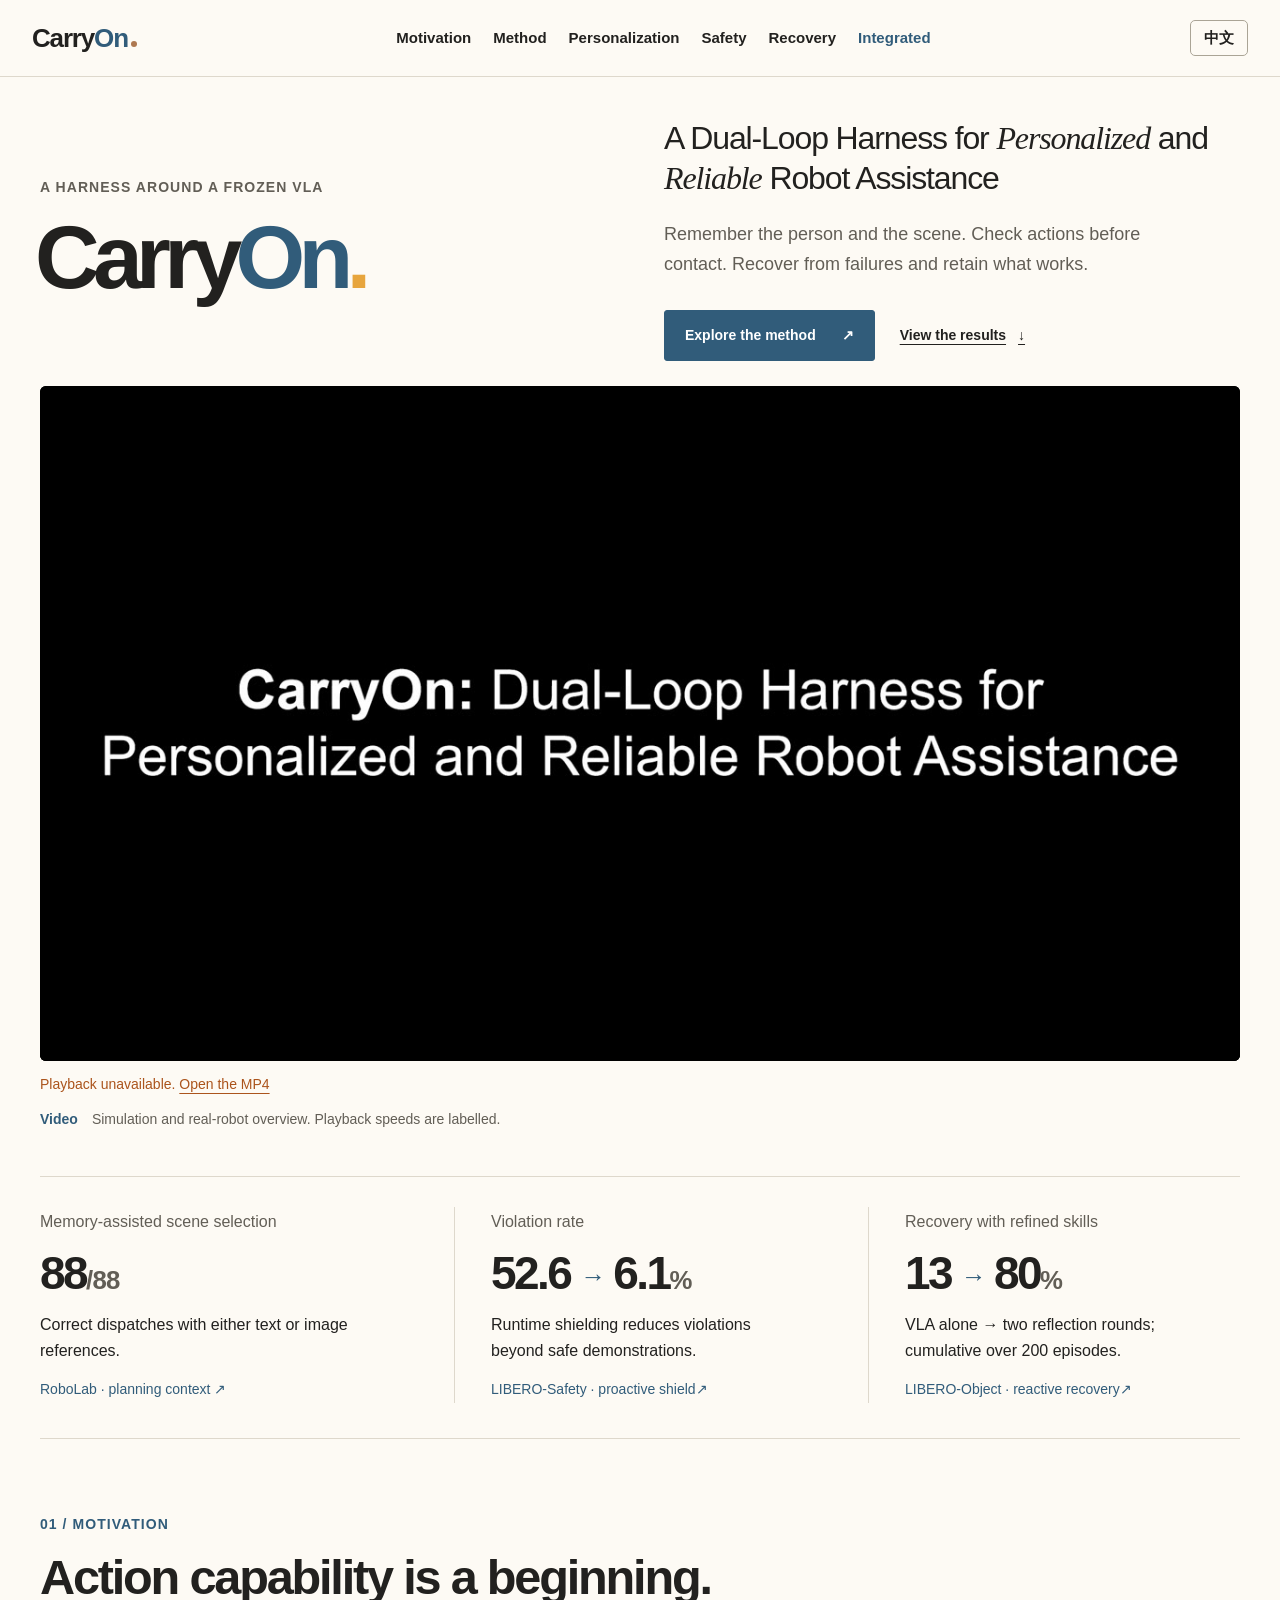
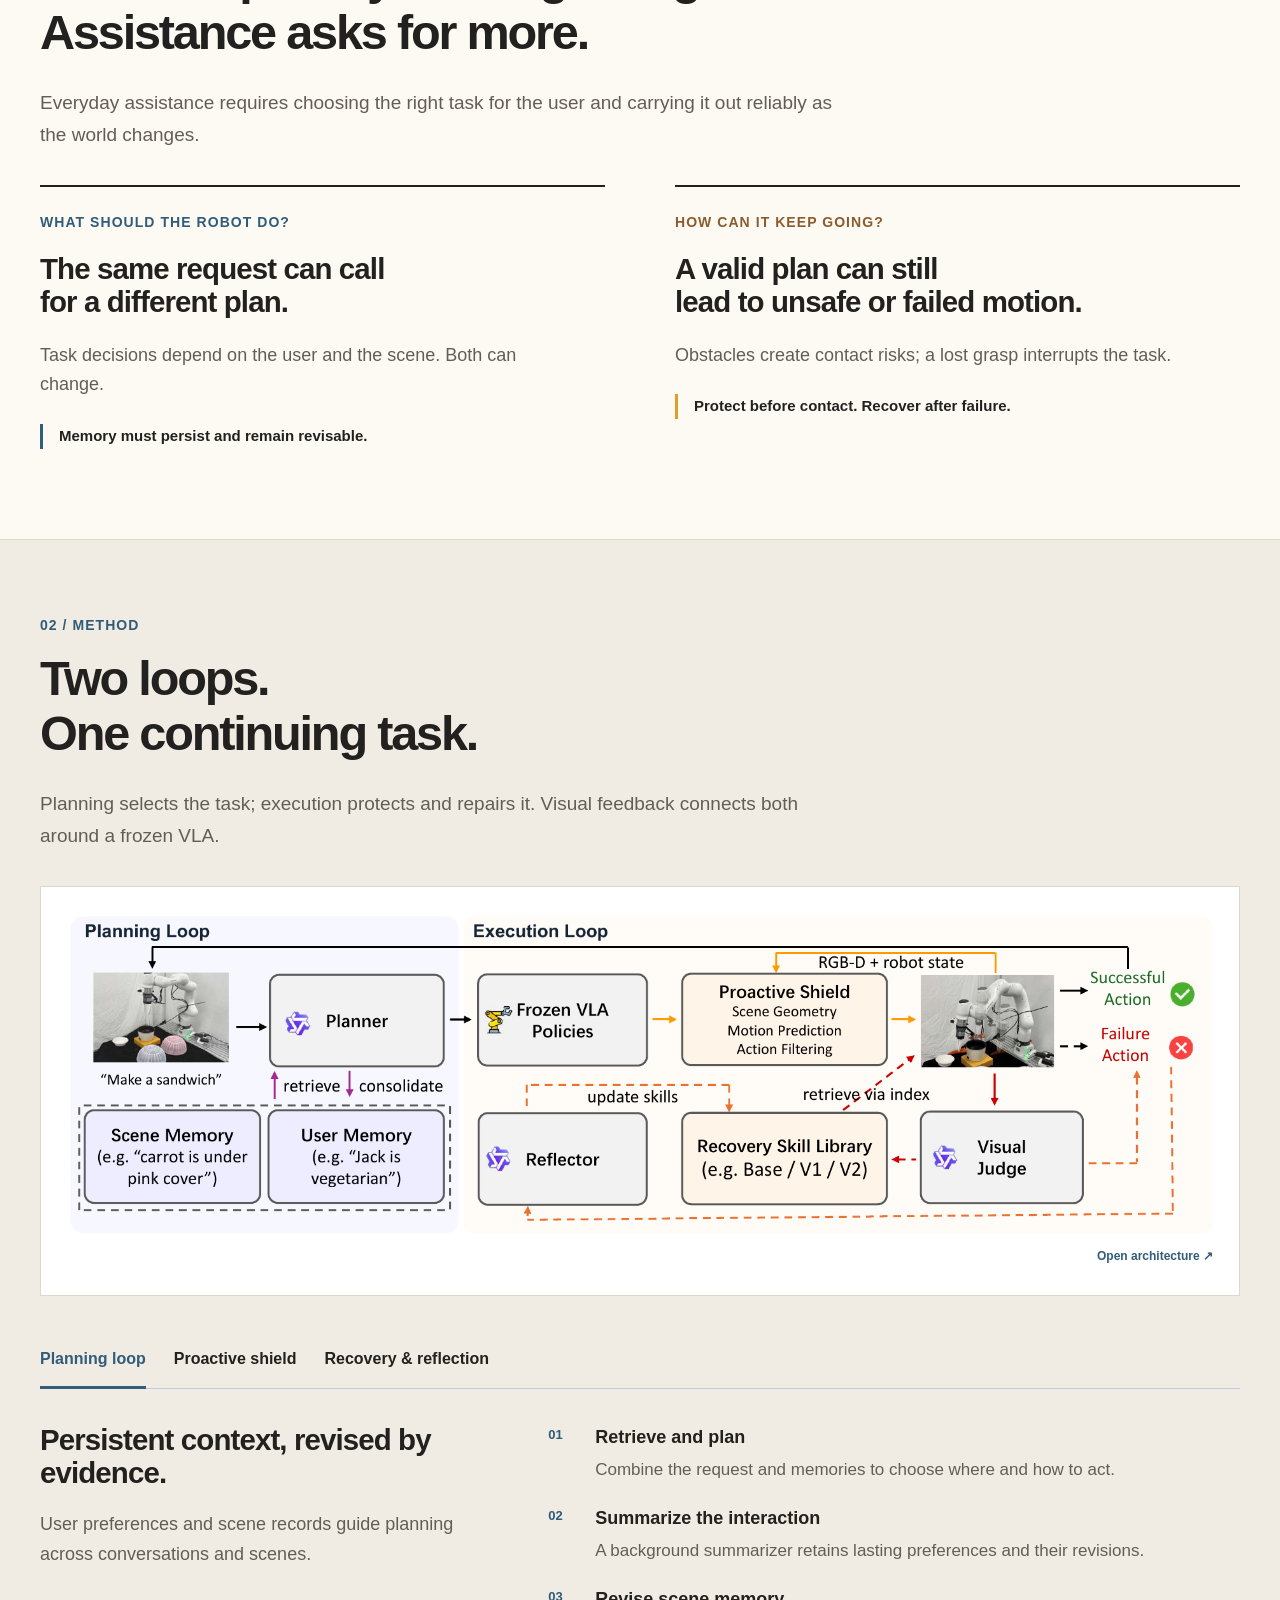
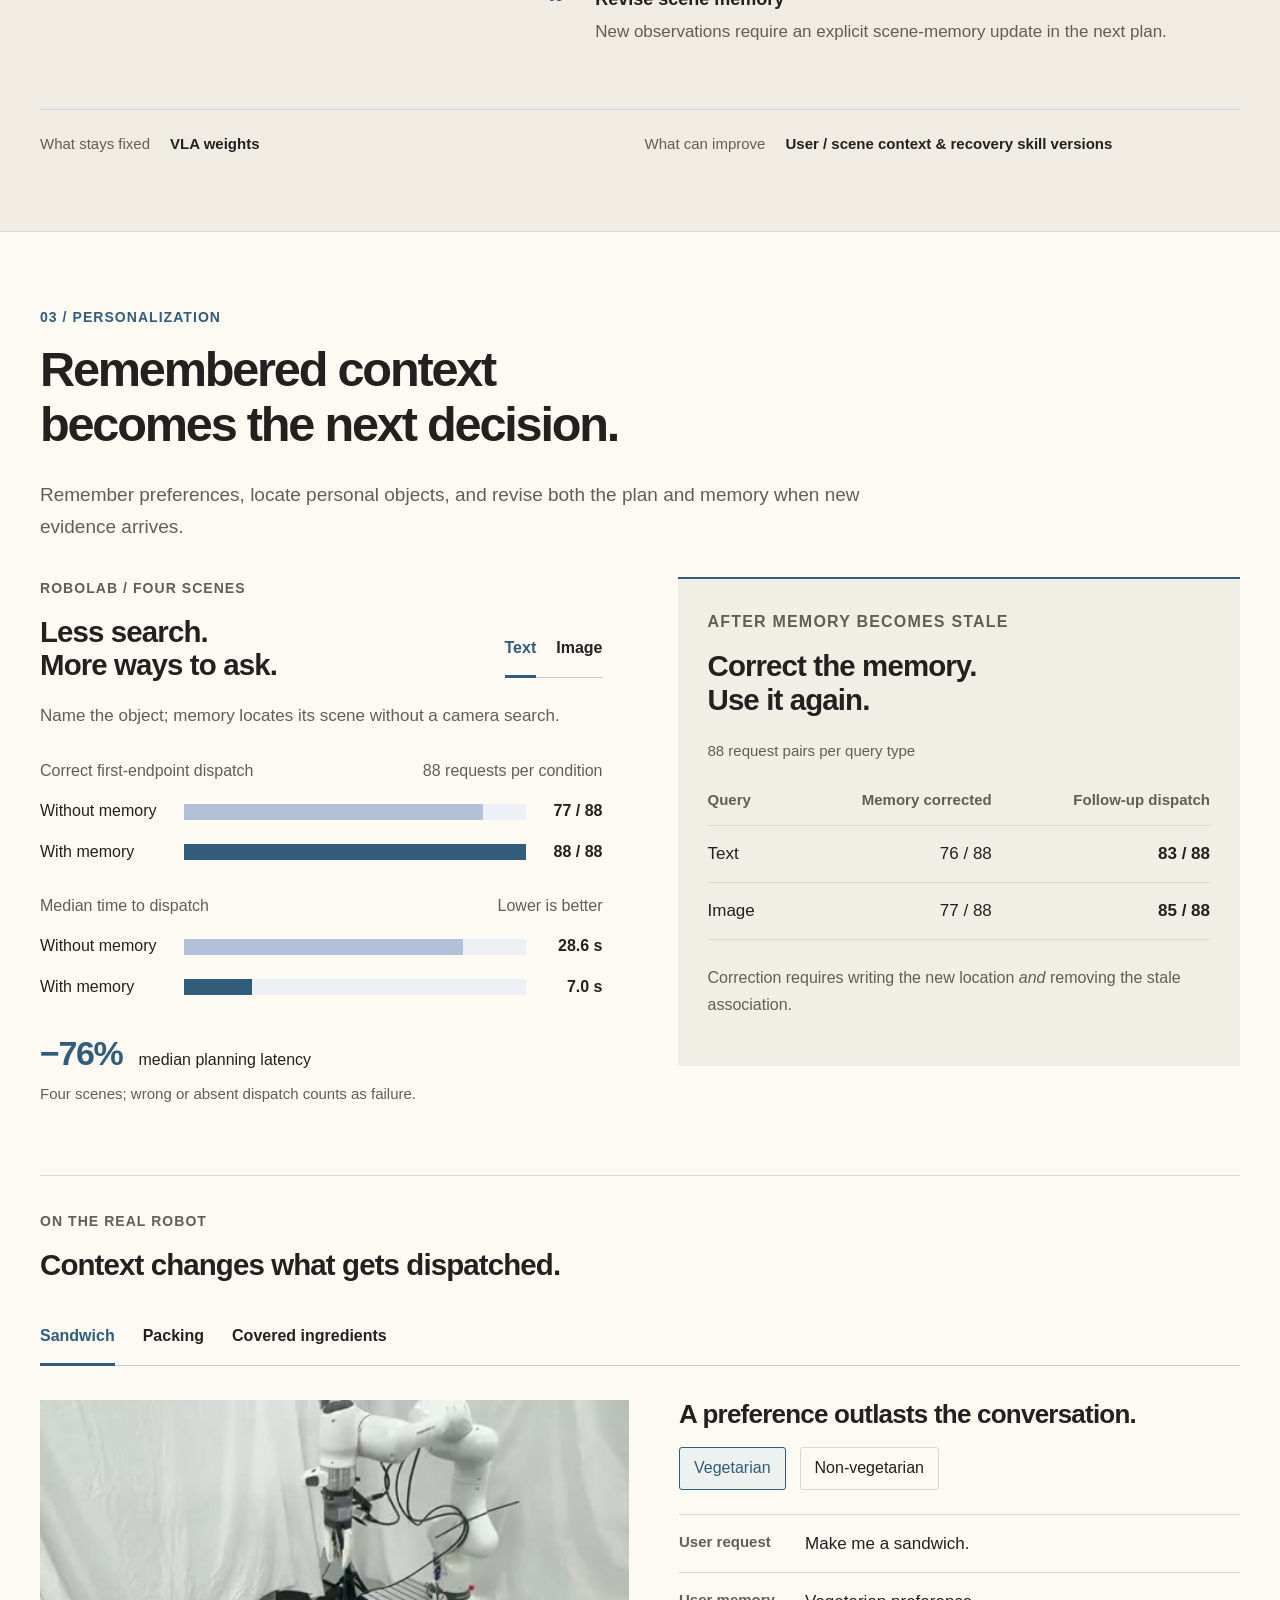
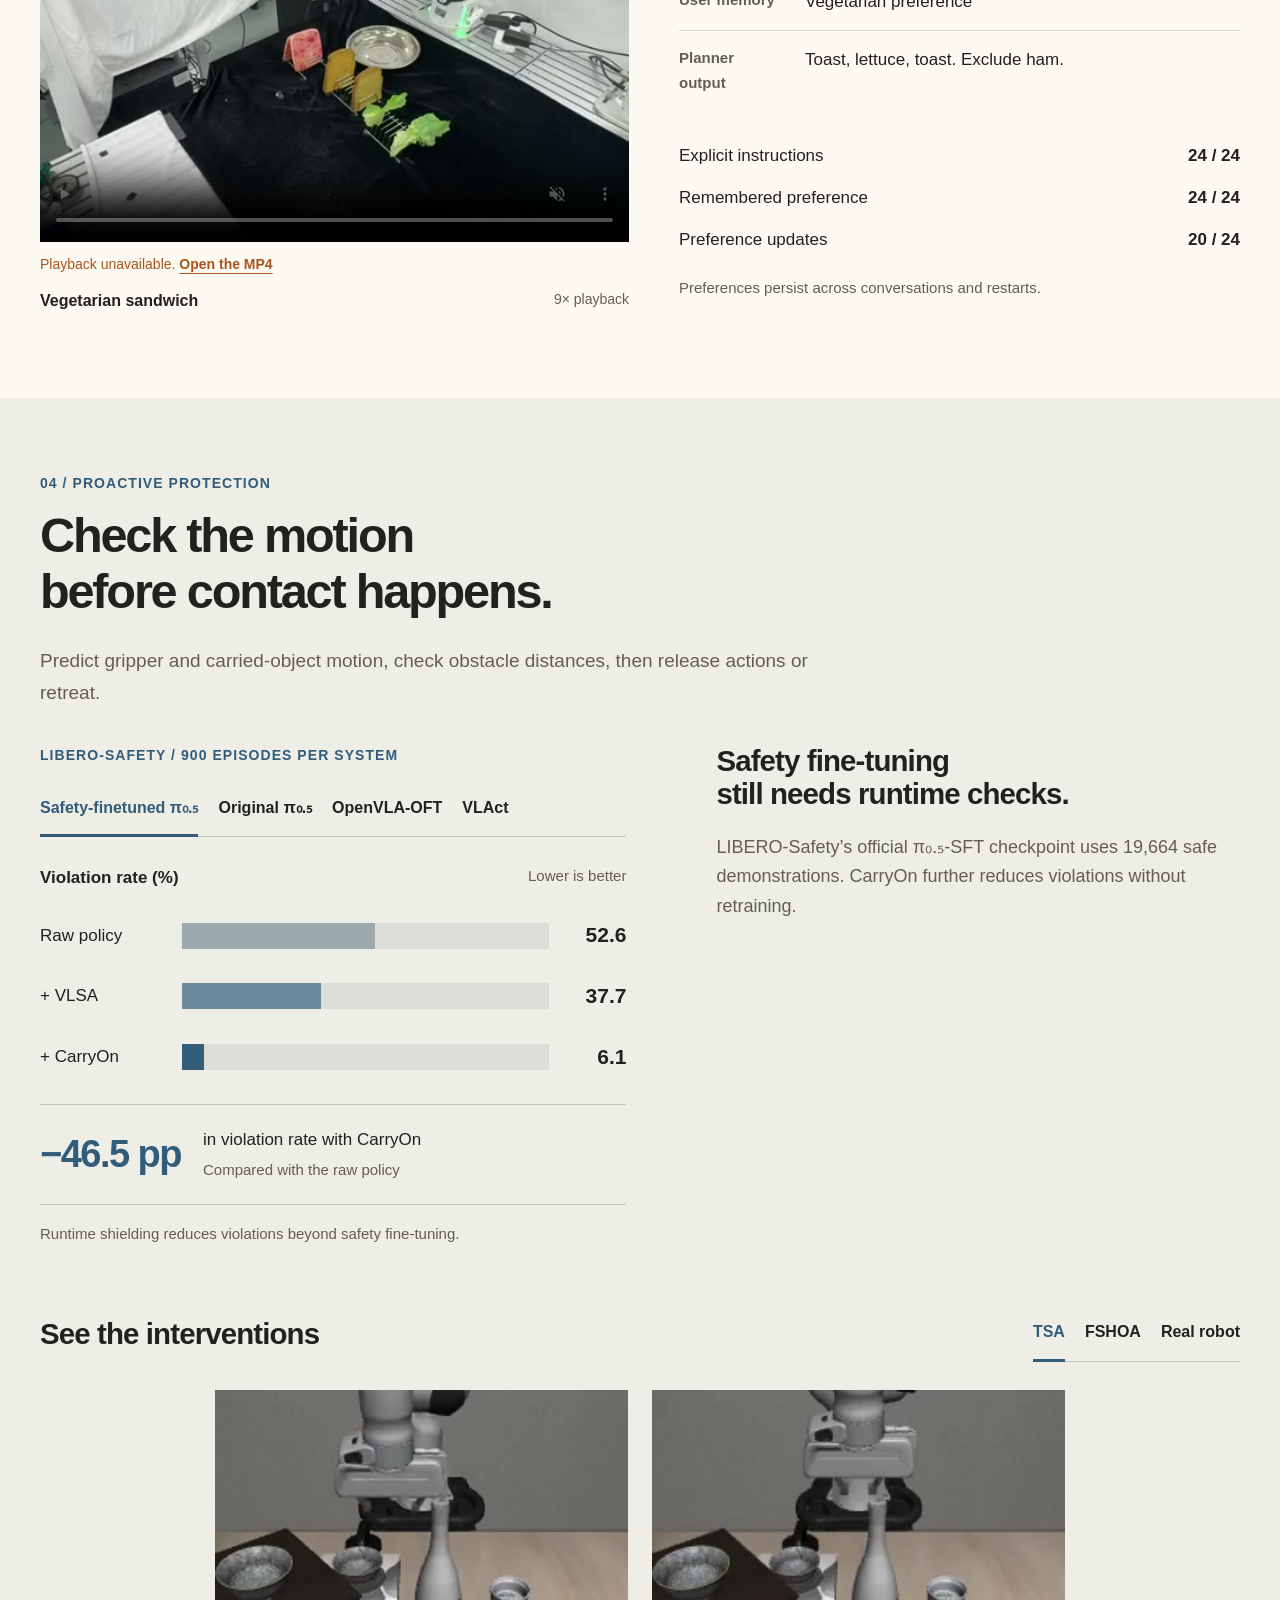
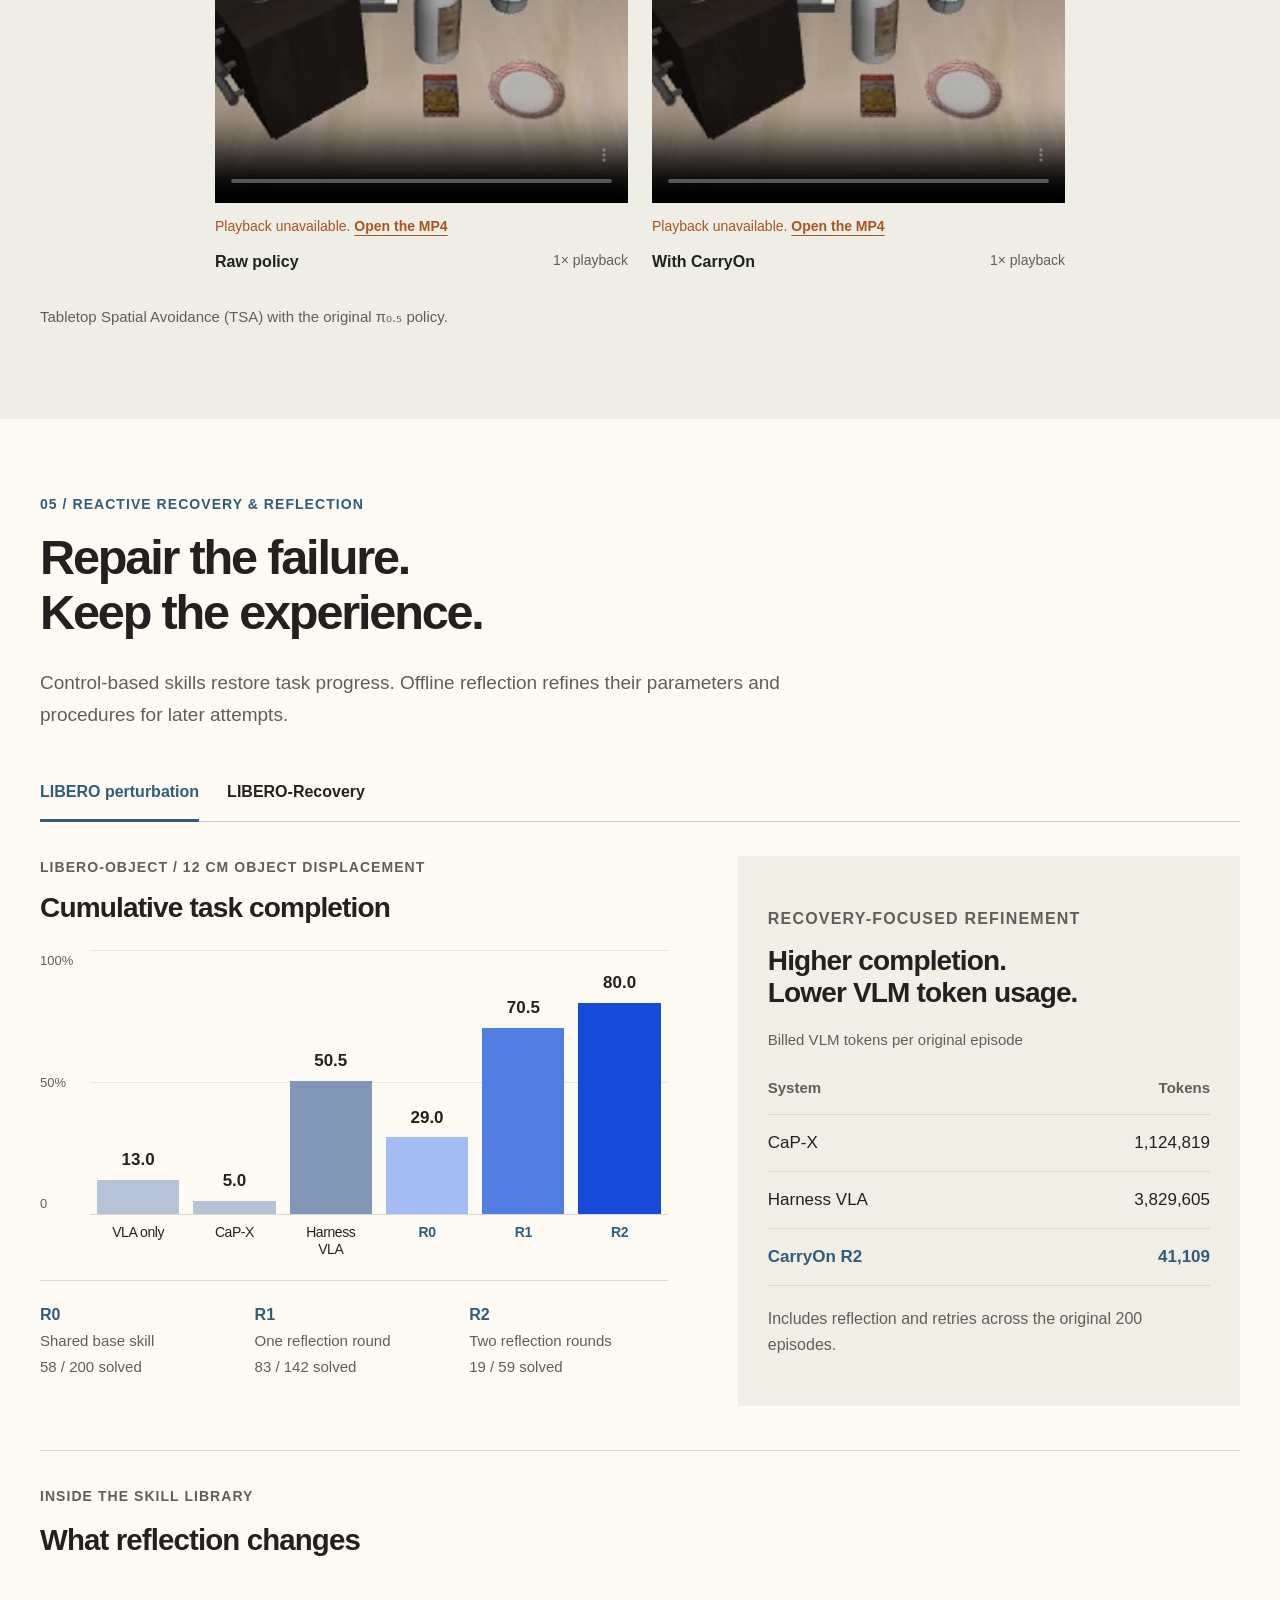
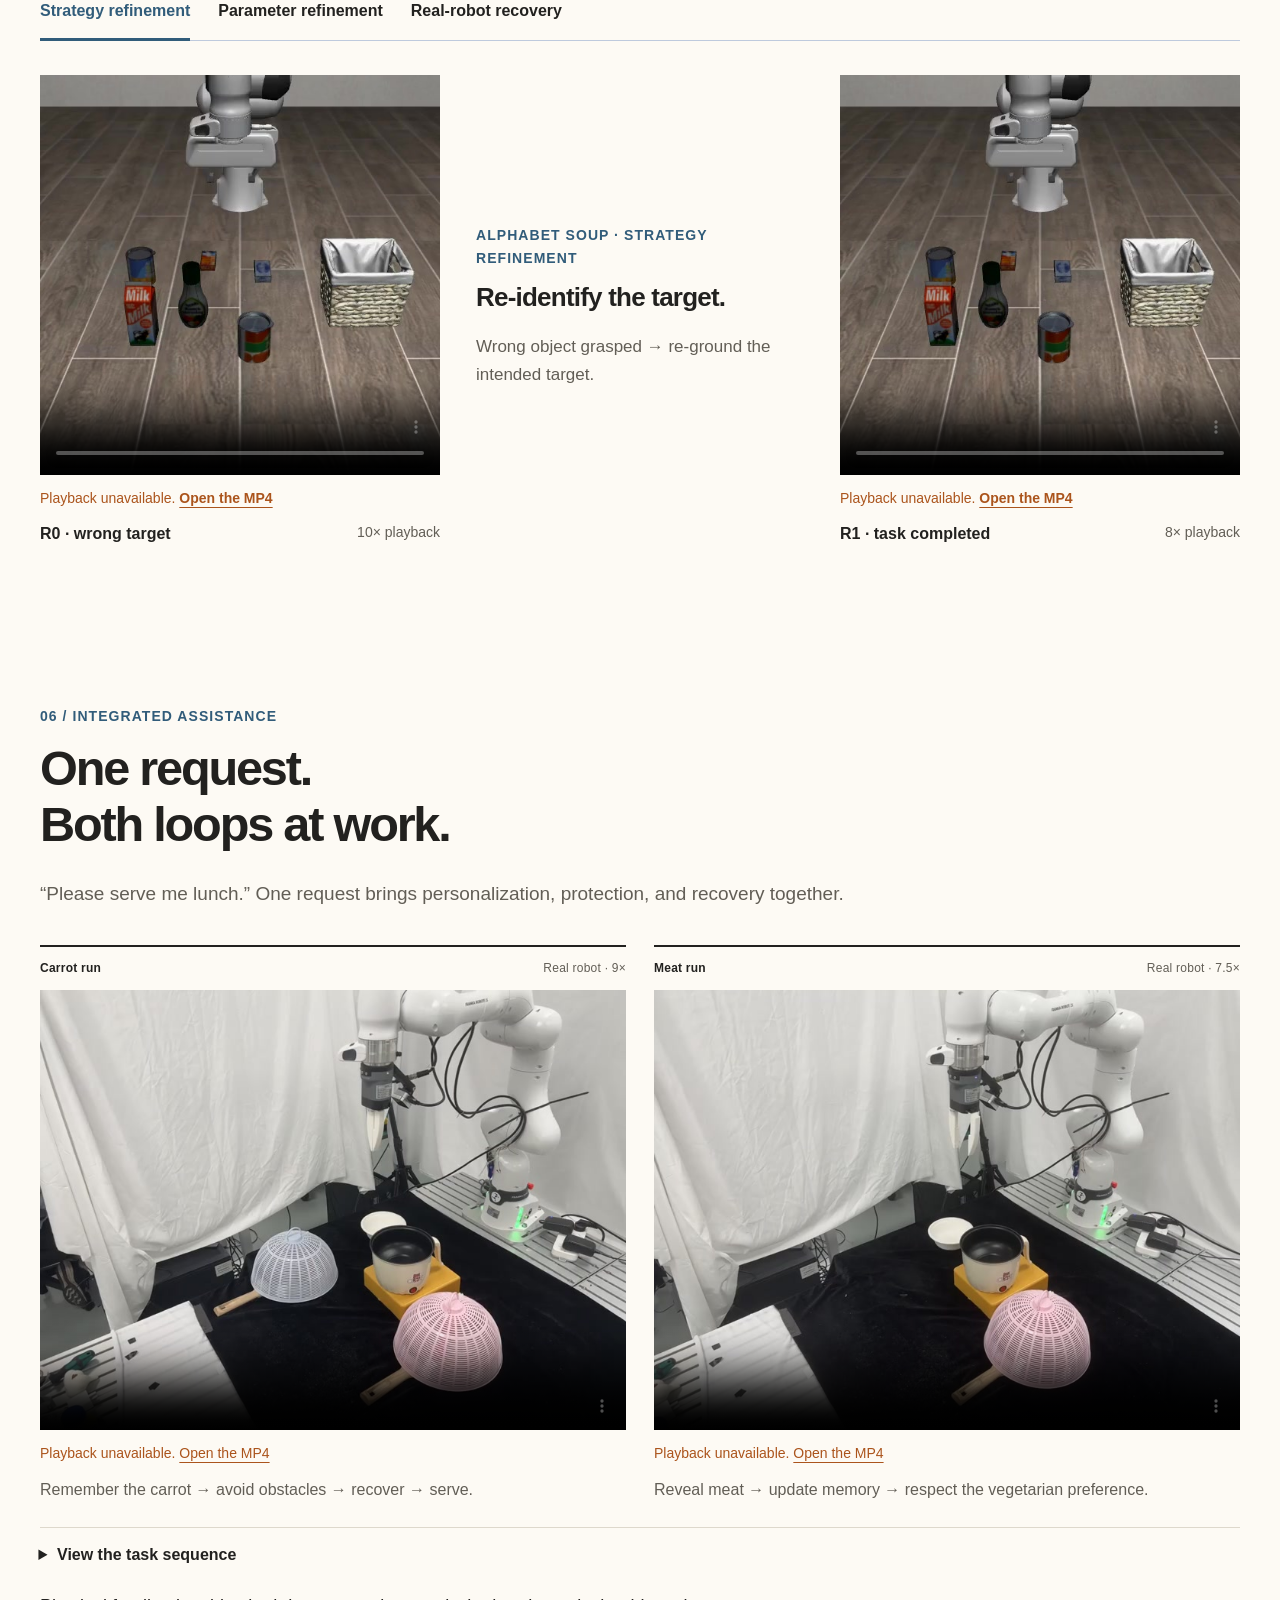
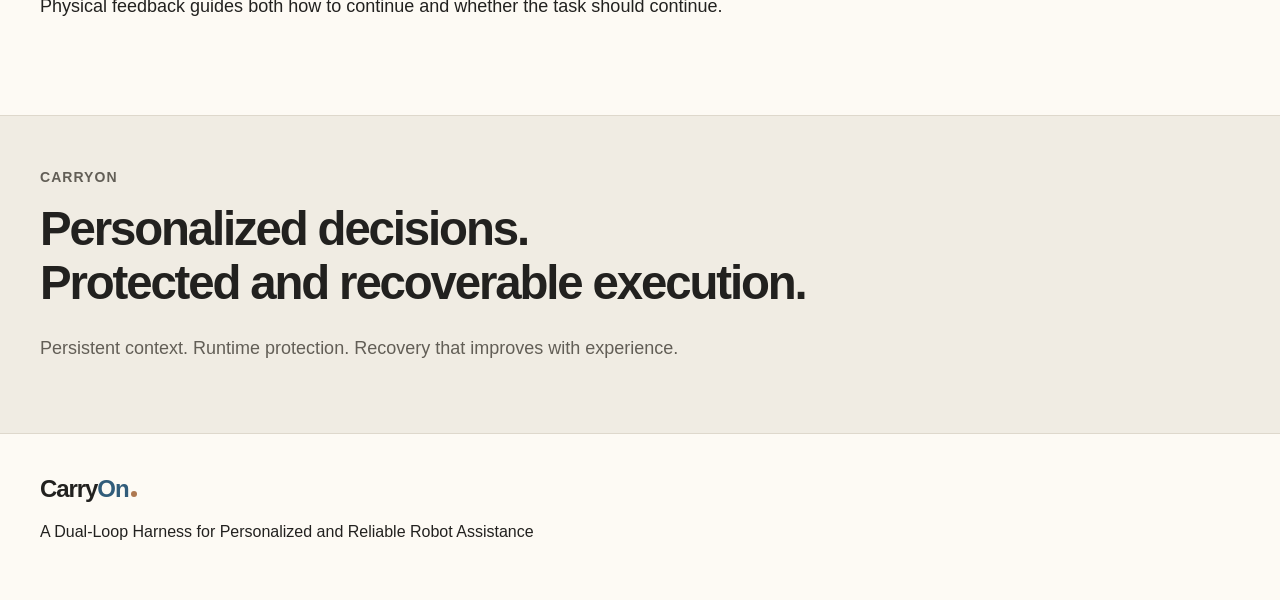
==== commit e6767dd1: "Simplify CarryOn narrative and distinguish skill parameters from results" ====
--- a/CarryOn/index.html
+++ b/CarryOn/index.html
@@ -2,12 +2,12 @@
 <html lang="en"><head><meta charset="utf-8"><meta name="viewport" content="width=device-width,initial-scale=1"><meta name="color-scheme" content="light"><meta name="description" content="CarryOn: a dual-loop harness for personalized and reliable robot assistance. Persistent context, proactive shielding, and reflective recovery around a frozen VLA."><link rel="canonical" href="https://vincent2311.github.io/Projects/CarryOn/"><meta name="theme-color" content="#164bd9"><title>CarryOn | Personalized and Reliable Robot Assistance</title><link rel="icon" type="image/svg+xml" href="data:image/svg+xml,%3Csvg xmlns='http://www.w3.org/2000/svg' viewBox='0 0 64 64'%3E%3Crect width='64' height='64' rx='15' fill='%23164bd9'/%3E%3Cpath d='M43 18a19 19 0 1 0 0 28' fill='none' stroke='white' stroke-width='7' stroke-linecap='round'/%3E%3Ccircle cx='45' cy='32' r='5' fill='%23fac46a'/%3E%3C/svg%3E"><link rel="stylesheet" href="style.css"><script src="i18n.js" defer></script><script src="app.js" defer></script></head>
 <body><a class="skip" href="#main">Skip to content</a><header class="site-header"><div class="nav-wrap"><a class="wordmark" href="#top" aria-label="CarryOn home">Carry<span>On</span><i></i></a><button class="language-toggle" type="button" id="language-toggle" aria-label="Switch to Chinese" lang="zh-CN">中文</button><button class="menu-button" aria-expanded="false" aria-controls="navigation">Menu <span>+</span></button><nav id="navigation" aria-label="Main navigation"><a href="#motivation">Motivation</a><a href="#method">Method</a><a href="#personalization">Personalization</a><a href="#safety">Safety</a><a href="#recovery">Recovery</a><a href="#integrated">Integrated</a></nav></div></header>
 <main id="main"><section class="hero hero-stacked container" id="top"><div class="hero-top"><div><p class="eyebrow">A harness around a frozen VLA</p><h1>Carry<span>On</span><b class="title-period">.</b></h1></div><div class="hero-copy"><p class="paper-title">A Dual-Loop Harness for <em>Personalized</em> and <em>Reliable</em> Robot Assistance</p><p class="hero-description">Remember the person and the scene. Check actions before contact. Recover from failures and retain what works.</p><div class="hero-actions"><a class="button primary" href="#method">Explore the method <span aria-hidden="true">↗</span></a><a class="text-link" href="#results">View the results <span aria-hidden="true">↓</span></a></div></div></div><figure class="overview-film" id="overview-video"><video src="assets/video/carryon-overview.mp4" poster="assets/video/carryon-overview.jpg" controls playsinline preload="metadata" aria-label="CarryOn overview video: personalization, safe execution, recovery and reflection, and an integrated real-robot task"></video><figcaption><span class="figure-number">Video</span><span>Simulation and real-robot overview. Playback speeds are labelled.</span></figcaption></figure></section><section class="headline-results container" id="results" aria-label="Core results"><div><span class="metric-name">Memory-assisted scene selection</span><strong>88<span>/88</span></strong><p>Correct dispatches with either text or image references.</p><a href="#personalization">RoboLab · planning context ↗</a></div><div><span class="metric-name">Violation rate</span><strong>52.6<span class="metric-arrow">→</span>6.1<span>%</span></strong><p>Runtime shielding reduces violations beyond safe demonstrations.</p><a href="#safety">LIBERO-Safety · proactive shield↗</a></div><div><span class="metric-name">Recovery with refined skills</span><strong>13<span class="metric-arrow">→</span>80<span>%</span></strong><p>VLA alone → two reflection rounds; cumulative over 200 episodes.</p><a href="#recovery">LIBERO-Object · reactive recovery↗</a></div></section>
-<section class="section container" id="motivation"><div class="section-heading"><p class="eyebrow">01 / Motivation</p><h2>Action capability is a beginning.<br>Assistance asks for more.</h2><p>Everyday assistance requires choosing the right task for the user and carrying it out reliably as the world changes.</p></div><div class="challenge-grid"><article><span class="small-label blue">What should the robot do?</span><h3>The same request can call<br>for a different plan.</h3><p>Task decisions depend on the user and the scene. Both can change.</p><p class="conclusion-line">Memory must persist and remain revisable.</p></article><article><span class="small-label amber">How can it keep going?</span><h3>A valid plan can still<br>lead to unsafe or failed motion.</h3><p>Obstacles create contact risks; a lost grasp interrupts the task.</p><p class="conclusion-line">Protect before contact. Recover after failure.</p></article></div><div class="motivation-evidence"><div><p class="eyebrow">Why an external safety net?</p><h3>Training leaves a runtime gap.</h3><p>Even after <strong>19,664 safe demonstrations</strong>, the safety-finetuned checkpoint incurs violations in <strong>52.6%</strong> of evaluated episodes. In a separate disturbance probe, a 12 cm object displacement leaves the raw VLA at <strong>13.0%</strong> task completion.</p></div><figure class="paper-figure"><button class="figure-button" data-figure="assets/disturbance.png" data-title="Policy-only response to object displacement" aria-label="Enlarge the disturbance response figure"><img src="assets/disturbance.png" width="1800" height="846" alt="Controlled object displacement and policy success falling with disturbance magnitude" loading="lazy"><span>Open figure ↗</span></button><figcaption>The line annotates loss relative to undisturbed success, in percentage points.</figcaption></figure></div></section>
+<section class="section container" id="motivation"><div class="section-heading"><p class="eyebrow">01 / Motivation</p><h2>Action capability is a beginning.<br>Assistance asks for more.</h2><p>Everyday assistance requires choosing the right task for the user and carrying it out reliably as the world changes.</p></div><div class="challenge-grid"><article><span class="small-label blue">What should the robot do?</span><h3>The same request can call<br>for a different plan.</h3><p>Task decisions depend on the user and the scene. Both can change.</p><p class="conclusion-line">Memory must persist and remain revisable.</p></article><article><span class="small-label amber">How can it keep going?</span><h3>A valid plan can still<br>lead to unsafe or failed motion.</h3><p>Obstacles create contact risks; a lost grasp interrupts the task.</p><p class="conclusion-line">Protect before contact. Recover after failure.</p></article></div></section>
 <section class="method-section" id="method"><div class="container section"><div class="section-heading"><p class="eyebrow">02 / Method</p><h2>Two loops.<br>One continuing task.</h2><p>Planning selects the task; execution protects and repairs it. Visual feedback connects both around a frozen VLA.</p></div><figure class="architecture"><button class="figure-button" data-figure="assets/architecture.png" data-title="CarryOn dual-loop architecture" aria-label="Enlarge CarryOn architecture"><img src="assets/architecture.png" width="1800" height="505" alt="Planning with user and scene memories, execution shielding, visual feedback, and reflective recovery" loading="lazy"><span>Open architecture ↗</span></button></figure><div class="method-tabs tabs" role="tablist" aria-label="Explore the method"><button role="tab" aria-selected="true" aria-controls="method-panel" id="method-planning" data-method="planning">Planning loop</button><button role="tab" aria-selected="false" aria-controls="method-panel" id="method-shield" data-method="shield" tabindex="-1">Proactive shield</button><button role="tab" aria-selected="false" aria-controls="method-panel" id="method-recovery" data-method="recovery" tabindex="-1">Recovery & reflection</button></div><div id="method-panel" class="method-panel" role="tabpanel" aria-labelledby="method-planning" tabindex="0"></div><div class="fixed-policy"><span>What stays fixed</span><strong>VLA weights</strong><span>What can improve</span><strong>User / scene context & recovery skill versions</strong></div></div></section>
 <section class="section container" id="personalization"><div class="section-heading"><p class="eyebrow">03 / Personalization</p><h2>Remembered context<br>becomes the next decision.</h2><p>Remember preferences, locate personal objects, and revise both the plan and memory when new evidence arrives.</p></div><div class="evidence-split"><div><div class="section-subhead"><div><p class="small-label">RoboLab / four scenes</p><h3>Less search.<br>More ways to ask.</h3></div><div class="tabs compact" role="tablist" aria-label="RoboLab query mode"><button role="tab" id="query-text" aria-selected="true" aria-controls="query-panel" data-query="text">Text</button><button role="tab" id="query-image" aria-selected="false" aria-controls="query-panel" data-query="image" tabindex="-1">Image</button></div></div><div id="query-panel" role="tabpanel" aria-labelledby="query-text" tabindex="0"></div></div><div class="revision-block"><p class="small-label">After memory becomes stale</p><h3>Correct the memory.<br>Use it again.</h3><table><caption>88 request pairs per query type</caption><thead><tr><th scope="col">Query</th><th scope="col">Memory corrected</th><th scope="col">Follow-up dispatch</th></tr></thead><tbody><tr><th scope="row">Text</th><td>76 / 88</td><td><strong>83 / 88</strong></td></tr><tr><th scope="row">Image</th><td>77 / 88</td><td><strong>85 / 88</strong></td></tr></tbody></table><p>Correction requires writing the new location <em>and</em> removing the stale association.</p></div></div><div class="real-personalization"><div class="section-subhead"><div><p class="small-label">On the real robot</p><h3>Context changes what gets dispatched.</h3></div></div><div class="tabs" role="tablist" aria-label="Personalized assistance demonstrations"><button role="tab" id="demo-sandwich" aria-selected="true" aria-controls="demo-panel" data-demo="sandwich">Sandwich</button><button role="tab" id="demo-packing" aria-selected="false" aria-controls="demo-panel" data-demo="packing" tabindex="-1">Packing</button><button role="tab" id="demo-covered" aria-selected="false" aria-controls="demo-panel" data-demo="covered" tabindex="-1">Covered ingredients</button></div><div id="demo-panel" role="tabpanel" aria-labelledby="demo-sandwich" tabindex="0"></div></div></section>
 <section class="safety-section" id="safety"><div class="container section"><div class="section-heading"><p class="eyebrow">04 / Proactive protection</p><h2>Check the motion<br>before contact happens.</h2><p>Predict gripper and carried-object motion, check obstacle distances, then release actions or retreat.</p></div><div class="safety-evidence"><div><p class="small-label">LIBERO-Safety / 900 episodes per system</p><div class="tabs compact" role="tablist" aria-label="Safety policy checkpoint"><button role="tab" id="safety-sft" aria-selected="true" aria-controls="safety-panel" data-safety="sft">Safety-finetuned π₀.₅</button><button role="tab" id="safety-original" aria-selected="false" aria-controls="safety-panel" data-safety="original" tabindex="-1">Original π₀.₅</button><button role="tab" id="safety-openvla" aria-selected="false" aria-controls="safety-panel" data-safety="openvla" tabindex="-1">OpenVLA-OFT</button><button role="tab" id="safety-vlact" aria-selected="false" aria-controls="safety-panel" data-safety="vlact" tabindex="-1">VLAct</button></div><div id="safety-panel" role="tabpanel" aria-labelledby="safety-sft" tabindex="0"></div></div><aside class="safety-reading"><h3>Safety fine-tuning<br> still needs runtime checks.</h3><p>LIBERO-Safety’s official π₀.₅-SFT checkpoint uses 19,664 safe demonstrations. CarryOn further reduces violations without retraining.</p></aside></div><div class="comparison-heading"><h3>See the interventions</h3><div class="tabs compact" role="tablist" aria-label="Safety demonstration setting"><button role="tab" id="safevideo-tsa" aria-selected="true" aria-controls="safety-videos" data-safevideo="tsa">TSA</button><button role="tab" id="safevideo-fshoa" aria-selected="false" aria-controls="safety-videos" data-safevideo="fshoa" tabindex="-1">FSHOA</button><button role="tab" id="safevideo-real" aria-selected="false" aria-controls="safety-videos" data-safevideo="real" tabindex="-1">Real robot</button></div></div><div id="safety-videos" role="tabpanel" aria-labelledby="safevideo-tsa" tabindex="0"></div></div></section>
 <section class="section container" id="recovery"><div class="section-heading"><p class="eyebrow">05 / Reactive recovery & reflection</p><h2>Repair the failure.<br>Keep the experience.</h2><p>Control-based skills restore task progress. Offline reflection refines their parameters and procedures for later attempts.</p></div><div class="tabs bench-tabs" role="tablist" aria-label="Simulation benchmark"><button role="tab" id="bench-perturbation" aria-selected="true" aria-controls="bench-panel" data-bench="perturbation">LIBERO perturbation</button><button role="tab" id="bench-recorded" aria-selected="false" aria-controls="bench-panel" data-bench="recorded" tabindex="-1">LIBERO-Recovery</button></div><div id="bench-panel" role="tabpanel" aria-labelledby="bench-perturbation" tabindex="0"><div class="recovery-evidence" data-bench-block="perturbation"><div><p class="small-label">LIBERO-Object / 12 cm object displacement</p><h3>Cumulative task completion</h3><div class="recovery-chart" role="img" aria-label="Task completion: VLA only 13%, CaP-X 5%, Harness VLA 50.5%, CarryOn R0 29%, R1 70.5%, R2 80%"><div class="chart-y"><span>100%</span><span>50%</span><span>0</span></div><div class="columns"><div class="column"><b>13.0</b><i style="--value:13;--bar:#b6c2d8"></i><span>VLA only</span></div><div class="column"><b>5.0</b><i style="--value:5;--bar:#b6c2d8"></i><span>CaP-X</span></div><div class="column"><b>50.5</b><i style="--value:50.5;--bar:#8296b8"></i><span>Harness<br>VLA</span></div><div class="column ours"><b>29.0</b><i style="--value:29;--bar:#a4bcf4"></i><span>R0</span></div><div class="column ours"><b>70.5</b><i style="--value:70.5;--bar:#527ee2"></i><span>R1</span></div><div class="column ours"><b>80.0</b><i style="--value:80;--bar:#164bd9"></i><span>R2</span></div></div></div><div class="rounds"><span><b>R0</b> Shared base skill<br>58 / 200 solved</span><span><b>R1</b> One reflection round<br>83 / 142 solved</span><span><b>R2</b> Two reflection rounds<br>19 / 59 solved</span></div></div><aside class="token-block"><p class="small-label">Recovery-focused refinement</p><h3>Higher completion.<br>Lower VLM token usage.</h3><table><caption>Billed VLM tokens per original episode</caption><thead><tr><th scope="col">System</th><th scope="col">Tokens</th></tr></thead><tbody><tr><th scope="row">CaP-X</th><td>1,124,819</td></tr><tr><th scope="row">Harness VLA</th><td>3,829,605</td></tr><tr class="ours-row"><th scope="row">CarryOn R2</th><td>41,109</td></tr></tbody></table><p>Includes reflection and retries across the original 200 episodes.</p></aside></div><div class="recovery-evidence recovery-recorded" data-bench-block="recorded" hidden><div><p class="small-label">LIBERO-Recovery / 770 recorded failure states</p><h3>Recovery from recorded failures</h3><div class="recovery-chart" role="img" aria-label="Task completion: pure VLA 32.1%, CarryOn R0 50.0%, R1 73.9%, R2 76.1%"><div class="chart-y"><span>100%</span><span>50%</span><span>0</span></div><div class="columns"><div class="column"><b>32.1</b><i style="--value:32.1;--bar:#b6c2d8"></i><span>Pure VLA</span></div><div class="column ours"><b>50.0</b><i style="--value:50;--bar:#a4bcf4"></i><span>R0</span></div><div class="column ours"><b>73.9</b><i style="--value:73.9;--bar:#527ee2"></i><span>R1</span></div><div class="column ours"><b>76.1</b><i style="--value:76.1;--bar:#164bd9"></i><span>R2</span></div></div></div><div class="rounds"><span><b>R0</b> Shared base skill<br>385 / 770 solved</span><span><b>R1</b> One reflection round<br>184 / 385 solved</span><span><b>R2</b> Two reflection rounds<br>17 / 201 solved</span></div></div><aside class="token-block"><p class="small-label">Recovery-focused refinement</p><h3>+17.9 points<br>from base recovery.</h3><table><caption>Billed VLM tokens per original case</caption><thead><tr><th scope="col">System</th><th scope="col">Tokens</th></tr></thead><tbody><tr><th scope="row">Pure VLA</th><td>0</td></tr><tr><th scope="row">CarryOn R0</th><td>2,674</td></tr><tr class="ours-row"><th scope="row">CarryOn R2</th><td>7,159</td></tr></tbody></table><p>Includes reflection and retries across the original 770 cases.</p></aside></div></div><div class="case-study"><div class="section-subhead"><div><p class="small-label">Inside the skill library</p><h3>What reflection changes</h3></div></div><div class="tabs" role="tablist" aria-label="Recovery refinement examples"><button role="tab" id="case-strategy" aria-selected="true" aria-controls="case-panel" data-case="strategy">Strategy refinement</button><button role="tab" id="case-height" aria-selected="false" aria-controls="case-panel" data-case="height" tabindex="-1">Parameter refinement</button><button role="tab" id="case-real" aria-selected="false" aria-controls="case-panel" data-case="real" tabindex="-1">Real-robot recovery</button></div><div id="case-panel" role="tabpanel" aria-labelledby="case-strategy" tabindex="0"></div></div></section>
-<section class="section container" id="integrated"><div class="section-heading"><p class="eyebrow">06 / Integrated assistance</p><h2>One request.<br>Both loops at work.</h2><p>“Please serve me lunch.” One request brings personalization, protection, and recovery together.</p></div><div class="integrated-runs"><figure class="hero-film"><div class="film-head"><span>Carrot run</span><span>Real robot · 9×</span></div><video poster="assets/video/integrated.jpg" src="assets/video/integrated.mp4" controls muted playsinline preload="metadata" aria-label="Robot serves a carrot while avoiding an obstacle and recovering after the carrot is taken away"></video><figcaption><span>Remember the carrot → avoid obstacles → recover → serve.</span></figcaption></figure><figure class="hero-film"><div class="film-head"><span>Meat run</span><span>Real robot · 7.5×</span></div><video poster="assets/video/revealed-meat.jpg" src="assets/video/revealed-meat.mp4" controls muted playsinline preload="metadata" aria-label="Robot uncovers meat under the lid, updates scene memory, and declines to serve"></video><figcaption><span>Reveal meat → update memory → respect the vegetarian preference.</span></figcaption></figure></div><details class="keyframe-details"><summary>View the task sequence</summary><figure class="integrated-keyframes"><img src="assets/integrated-keyframes.jpg" loading="lazy" alt="Keyframes of the carrot run (a to h) and the meat run (i to l)"><figcaption>(a–h) Personalized serving with protection and recovery. (i–l) New evidence changes the plan.</figcaption></figure></details><div class="integrated-analysis"><p>Physical feedback guides both how to continue and whether the task should continue.</p></div></section><section class="closing"><div class="container"><p class="eyebrow">CarryOn</p><h2>Personalized decisions.<br>Protected and recoverable execution.</h2><p>Persistent context. Runtime protection. Recovery that improves with experience.</p><a class="text-link" href="#integrated">Back to the full task <span aria-hidden="true">↑</span></a></div></section></main>
+<section class="section container" id="integrated"><div class="section-heading"><p class="eyebrow">06 / Integrated assistance</p><h2>One request.<br>Both loops at work.</h2><p>“Please serve me lunch.” One request brings personalization, protection, and recovery together.</p></div><div class="integrated-runs"><figure class="hero-film"><div class="film-head"><span>Carrot run</span><span>Real robot · 9×</span></div><video poster="assets/video/integrated.jpg" src="assets/video/integrated.mp4" controls muted playsinline preload="metadata" aria-label="Robot serves a carrot while avoiding an obstacle and recovering after the carrot is taken away"></video><figcaption><span>Remember the carrot → avoid obstacles → recover → serve.</span></figcaption></figure><figure class="hero-film"><div class="film-head"><span>Meat run</span><span>Real robot · 7.5×</span></div><video poster="assets/video/revealed-meat.jpg" src="assets/video/revealed-meat.mp4" controls muted playsinline preload="metadata" aria-label="Robot uncovers meat under the lid, updates scene memory, and declines to serve"></video><figcaption><span>Reveal meat → update memory → respect the vegetarian preference.</span></figcaption></figure></div><details class="keyframe-details"><summary>View the task sequence</summary><figure class="integrated-keyframes"><img src="assets/integrated-keyframes.jpg" loading="lazy" alt="Keyframes of the carrot run (a to h) and the meat run (i to l)"><figcaption>(a–h) Personalized serving with protection and recovery. (i–l) New evidence changes the plan.</figcaption></figure></details><div class="integrated-analysis"><p>Physical feedback guides both how to continue and whether the task should continue.</p></div></section><section class="closing"><div class="container"><p class="eyebrow">CarryOn</p><h2>Personalized decisions.<br>Protected and recoverable execution.</h2><p>Persistent context. Runtime protection. Recovery that improves with experience.</p></div></section></main>
 <footer class="container footer"><a class="wordmark" href="#top">Carry<span>On</span><i></i></a><p>A Dual-Loop Harness for Personalized and Reliable Robot Assistance</p></footer>
 <dialog id="figure-dialog" aria-labelledby="figure-title"><div class="dialog-top"><h2 id="figure-title">Figure</h2><button class="dialog-close" aria-label="Close enlarged figure">Close ×</button></div><img id="figure-full" alt=""></dialog>
 </body></html>
--- a/CarryOn/style.css
+++ b/CarryOn/style.css
@@ -1,5 +1,5 @@
 @charset "UTF-8";
-:root{--ink:#22211f;--muted:#625e56;--blue:#315c7a;--blue-soft:#edf1ef;--amber:#8b5d2e;--line:#ded8cc;--paper:#fdfaf4;--serif:Georgia,"Times New Roman",serif;--sans:Inter,"Segoe UI","PingFang SC","Microsoft YaHei",Arial,sans-serif}*{box-sizing:border-box}html{scroll-behavior:smooth;scroll-padding-top:96px}body{margin:0;font:17px/1.65 var(--sans);color:var(--ink);background:white}button,a,input{touch-action:manipulation}button{font:inherit;color:inherit;cursor:pointer}a{color:inherit;text-underline-offset:4px}button:focus-visible,a:focus-visible,summary:focus-visible,[tabindex]:focus-visible{outline:3px solid #dca026;outline-offset:5px}img,video{max-width:100%;display:block}video{width:100%;background:#0d1523;aspect-ratio:4/3;object-fit:contain}figure{margin:0}p{margin:0 0 1.1em}h1,h2,h3{margin:0;font-weight:650;line-height:1.14;letter-spacing:-.045em}h2{font-size:clamp(2.4rem,4.2vw,4.1rem)}h3{font-size:clamp(1.55rem,2.3vw,2.15rem);letter-spacing:-.03em}strong,b{font-weight:650}.container{width:min(1240px,calc(100% - 80px));margin-inline:auto}.skip{position:fixed;left:20px;top:-80px;padding:10px 20px;background:var(--blue);color:white;z-index:99}.skip:focus{top:10px}.site-header{position:sticky;top:0;z-index:20;background:#ffffffed;backdrop-filter:blur(14px);border-bottom:1px solid var(--line)}.nav-wrap{width:min(1320px,calc(100% - 64px));height:76px;margin:auto;display:flex;align-items:center;justify-content:space-between;gap:30px}.wordmark{text-decoration:none;font-weight:750;letter-spacing:-.045em;font-size:26px;display:inline-flex;align-items:baseline}.wordmark span{color:var(--blue)}.wordmark i{height:6px;width:6px;border-radius:50%;background:#efad42;margin-left:3px}.site-header nav{display:flex;gap:30px;align-items:center;font-size:14px;font-weight:600}.site-header nav a{text-decoration:none;padding:25px 0;transition:color .2s}.site-header nav a:hover,.site-header nav a.active{color:var(--blue)}.menu-button{display:none}.hero{padding-top:70px;padding-bottom:64px;display:grid;grid-template-columns:1fr 1.05fr;gap:58px;align-items:center}.eyebrow,.small-label{font-size:12px;font-weight:700;letter-spacing:.12em;line-height:1.6;text-transform:uppercase;color:var(--muted);margin-bottom:20px}.hero h1{font-size:clamp(5rem,8vw,8.1rem);letter-spacing:-.075em;font-weight:760;line-height:1.02;margin-left:-5px}.hero h1 span{color:var(--blue)}.title-period{color:#e7a53d}.paper-title{font-size:clamp(1.7rem,2.5vw,2.3rem);letter-spacing:-.035em;line-height:1.24;margin-top:24px;margin-bottom:22px;font-weight:500}.paper-title em{font-family:var(--serif);font-weight:400}.hero-description{color:var(--muted);font-size:17px;max-width:490px}.hero-actions{display:flex;align-items:center;gap:25px;margin-top:30px;flex-wrap:wrap}.button{display:inline-flex;align-items:center;justify-content:center;gap:26px;padding:13px 20px;text-decoration:none;font-size:14px;font-weight:600;min-height:48px;border:1px solid var(--blue);border-radius:3px;transition:background .2s}.primary{background:var(--blue);color:#fff}.primary:hover{background:#0b35a7}.text-link{font-size:14px;font-weight:600;display:inline-flex;gap:12px;align-items:center}.hero-film{border-top:2px solid var(--ink);align-self:end}.film-head{display:flex;justify-content:space-between;padding:12px 0;font-size:12px;letter-spacing:.02em;color:var(--muted)}.film-head span:first-child{font-weight:700;color:var(--ink)}figcaption{font-size:13px;line-height:1.6;color:var(--muted);margin-top:14px}.hero-film figcaption{display:flex;gap:18px}.figure-number{color:var(--blue);font-weight:700;flex:none}.headline-results{display:grid;grid-template-columns:repeat(3,1fr);padding:30px 0 35px;border-block:1px solid var(--line);gap:42px}.headline-results>div+div{border-left:1px solid var(--line);padding-left:36px}.metric-name{font-size:13px;color:var(--muted)}.headline-results strong{display:block;font-size:clamp(2.3rem,4vw,3.6rem);letter-spacing:-.055em;line-height:1.25;font-variant-numeric:tabular-nums;margin:8px 0 10px}.headline-results strong>span:not(.metric-arrow){font-size:.56em;color:var(--muted);letter-spacing:-.03em}.headline-results .metric-arrow{font-size:.55em;padding:0 10px;color:var(--blue);vertical-align:12%}.headline-results p{font-size:14px;line-height:1.6;max-width:310px;margin-bottom:10px}.headline-results a{font-size:12px;color:var(--blue);text-decoration:none}.section{padding-block:110px}.section-heading{margin-bottom:55px;max-width:950px}.section-heading>.eyebrow{color:var(--blue)}.section-heading>p:last-child{font-size:19px;color:var(--muted);line-height:1.7;max-width:760px;margin-top:26px}.challenge-grid{display:grid;grid-template-columns:1fr 1fr;gap:70px}.challenge-grid article{border-top:2px solid var(--ink);padding-top:24px}.challenge-grid .small-label{display:block}.blue{color:var(--blue)}.amber{color:var(--amber)}.challenge-grid h3{margin:18px 0 22px}.challenge-grid p{max-width:510px;color:var(--muted)}.challenge-grid .conclusion-line{color:var(--ink);font-weight:600;padding-left:16px;border-left:3px solid var(--blue);font-size:15px;margin-top:24px}.challenge-grid article:nth-child(2) .conclusion-line{border-color:#e0a027}.motivation-evidence{margin-top:80px;display:grid;grid-template-columns:.8fr 1.2fr;gap:65px;align-items:center;padding-top:50px;border-top:1px solid var(--line)}.motivation-evidence h3{margin-bottom:22px}.motivation-evidence p{color:var(--muted)}.fine-print{font-size:13px!important;color:var(--muted);line-height:1.7!important}.figure-button{position:relative;width:100%;border:0;background:white;padding:0;text-align:left}.figure-button img{width:100%;height:auto}.figure-button>span{display:block;text-align:right;color:var(--blue);font-size:12px;font-weight:600;margin-top:12px}.paper-figure .figure-button img{max-height:420px;object-fit:contain}.method-section{background:#f3f6fb;border-block:1px solid var(--line)}.architecture{background:#fff;padding:26px;margin-bottom:36px;border:1px solid var(--line)}.architecture img{max-height:520px;object-fit:contain}.tabs{display:flex;border-bottom:1px solid #becadd;gap:28px;margin:28px 0 34px;flex-wrap:wrap}.tabs>button{border:0;border-bottom:3px solid transparent;background:transparent;padding:14px 0 13px;font-size:15px;font-weight:600;margin-bottom:-1px}.tabs>button[aria-selected="true"]{color:var(--blue);border-bottom-color:var(--blue)}.tabs>button:hover{color:var(--blue)}.compact{gap:20px;margin:15px 0 26px}.compact>button{font-size:14px}.method-panel{display:grid;grid-template-columns:.95fr 1.5fr;gap:70px;min-height:250px}.method-panel h3{margin-bottom:20px}.method-panel p{color:var(--muted);font-size:16px}.method-steps{counter-reset:step;display:flex;flex-direction:column;gap:20px;margin:0;padding:0;list-style:none}.method-steps li{padding-left:47px;position:relative}.method-steps li:before{counter-increment:step;content:"0" counter(step);position:absolute;left:0;top:1px;color:var(--blue);font-size:13px;font-weight:700}.method-steps strong{font-size:16px;display:block}.method-steps p{font-size:14px;margin:4px 0 0;line-height:1.6}.fixed-policy{margin-top:36px;border-top:1px solid #cbd6e7;padding-top:22px;display:grid;grid-template-columns:auto 1fr auto 1fr;gap:16px 20px;align-items:baseline;font-size:13px}.fixed-policy>span{color:var(--muted)}.fixed-policy strong{font-size:14px}.evidence-split{display:grid;grid-template-columns:1fr 1fr;gap:75px}.section-subhead{display:flex;align-items:end;justify-content:space-between;gap:25px}.section-subhead .small-label{margin-bottom:15px}.section-subhead .compact{margin:0 0 4px}.query-situation{font-size:15px;color:var(--muted);min-height:78px;margin:20px 0}.query-situation strong{color:var(--ink)}.measure-title{display:flex;justify-content:space-between;margin:28px 0 10px;font-size:13px;color:var(--muted)}.hbar-row{display:grid;grid-template-columns:132px 1fr 65px;gap:12px;align-items:center;margin:14px 0;font-size:14px}.hbar-track{height:16px;background:#edf0f5;overflow:hidden}.hbar{height:100%;background:#b2c0d9;width:var(--width);transition:width .45s}.hbar.ours{background:var(--blue)}.hbar-row strong{text-align:right;font-variant-numeric:tabular-nums}.query-stat{display:flex;align-items:baseline;gap:16px;margin-top:25px}.query-stat strong{font-size:34px;color:var(--blue);letter-spacing:-.04em}.query-stat span{font-size:14px}.revision-block{padding:30px;background:#f4f7fb;border-top:2px solid var(--blue);align-self:start}.revision-block h3{margin:10px 0 24px}.revision-block>p{font-size:14px;color:var(--muted)}table{width:100%;border-collapse:collapse;font-size:14px;font-variant-numeric:tabular-nums}caption{text-align:left;font-size:13px;color:var(--muted);margin-bottom:12px}th,td{padding:14px 10px;border-bottom:1px solid var(--line);text-align:right}th:first-child,td:first-child{text-align:left;padding-left:0}th:last-child,td:last-child{padding-right:0}thead th{font-size:12px;line-height:1.4;color:var(--muted);font-weight:600}tbody th{font-weight:500}.revision-block table{margin-bottom:25px}.real-personalization{margin-top:85px;border-top:1px solid var(--line);padding-top:45px}.demo-layout{display:grid;grid-template-columns:1.05fr 1fr;gap:50px;align-items:start}.video-card{margin:0}.video-caption{display:flex;justify-content:space-between;font-size:14px;font-weight:600;line-height:1.45;gap:20px;margin:12px 0;color:var(--ink)}.video-caption span:last-child{font-size:12px;color:var(--muted);font-weight:400;text-align:right}.demo-copy h3{margin-bottom:18px;font-size:26px}.mini-switch{display:flex;gap:14px;flex-wrap:wrap;margin:12px 0 24px}.mini-switch button{background:white;border:1px solid var(--line);padding:7px 14px;border-radius:3px;font-size:13px}.mini-switch button[aria-pressed="true"]{background:var(--blue-soft);color:var(--blue);border-color:var(--blue)}.context-lines{margin:0}.context-lines>div{padding:15px 0;border-top:1px solid var(--line);display:grid;grid-template-columns:104px 1fr;gap:22px}.context-lines dt{font-size:12px;color:var(--muted);font-weight:600}.context-lines dd{font-size:15px;margin:0;line-height:1.6}.demo-results{margin-top:24px;font-size:14px}.demo-results .result-row{display:flex;justify-content:space-between;gap:20px;padding:7px 0}.demo-results strong{font-variant-numeric:tabular-nums}.demo-results p{font-size:13px;margin-top:15px;color:var(--muted)}.metric-definition{margin-top:25px}.safety-section{background:#101e35;color:#fff}.safety-section .eyebrow,.safety-section .small-label{color:#a6c0ff}.safety-section .section-heading>p:last-child,.safety-section .fine-print,.safety-section .safety-reading>p{color:#b7c5db}.safety-section .tabs{border-color:#43516a}.safety-section .tabs button[aria-selected="true"]{color:#bdd0ff;border-color:#8dabf5}.safety-section .tabs button:hover{color:#bdd0ff}.safety-evidence{display:grid;grid-template-columns:1.12fr 1fr;gap:90px}.safety-chart-title{display:flex;justify-content:space-between;font-size:15px;margin:27px 0 20px}.safety-chart-title span{font-size:12px;color:#b7c5db}.safety-bars .hbar-row{grid-template-columns:130px 1fr 65px;margin:26px 0;font-size:15px}.safety-bars .hbar-track{height:26px;background:#29374f}.safety-bars .hbar{background:#bdc9df}.safety-bars .hbar.vlsa{background:#829ed8}.safety-bars .hbar.ours{background:#567ff1}.safety-bars .hbar-row strong{font-size:21px}.safety-reduction{display:flex;align-items:center;gap:22px;padding:21px 0;border-block:1px solid #43516a;margin:30px 0 16px;font-size:14px;flex-wrap:wrap}.safety-reduction strong{font-size:38px;letter-spacing:-.04em;line-height:1.1;color:#bed2ff;white-space:nowrap}.safety-reduction span{color:#b7c5db}.safety-reduction small{display:block;margin-top:4px;font-size:12px}.safety-reading h3{margin-bottom:22px}.safety-reading>p{font-size:16px}.safety-reading .highlight-number{font-size:55px;letter-spacing:-.045em;color:#bad0ff;margin:25px 0 0;line-height:1.1}.safety-reading .highlight-caption{font-size:14px;color:#b7c5db}.safety-section details{border-color:#43516a}.safety-section details p{color:#b7c5db}details{margin-top:28px;border-top:1px solid var(--line);padding-top:17px;font-size:13px}summary{cursor:pointer;font-size:14px;font-weight:600;list-style-position:outside;margin-left:17px}details p{margin-top:18px;font-size:13px;line-height:1.7;color:var(--muted)}.comparison-heading{display:flex;align-items:center;justify-content:space-between;margin-top:65px;gap:30px}.comparison-heading .tabs{margin:0}.video-pair,.video-triple{display:grid;gap:24px;margin-top:28px}.video-pair{grid-template-columns:1fr 1fr}.video-triple{grid-template-columns:repeat(3,1fr)}.video-pair.square{max-width:850px;margin-inline:auto}.video-pair.square video{aspect-ratio:1}.safety-section .video-caption{color:#fff}.safety-section .video-caption span:last-child{color:#b7c5db}.video-note{font-size:14px;color:var(--muted);margin-top:20px}.safety-section .video-note{color:#b7c5db}.recovery-evidence{display:grid;grid-template-columns:1.25fr 1fr;gap:70px}.recovery-evidence h3{font-size:28px;margin-bottom:20px}.recovery-chart{height:320px;display:flex;gap:12px;margin-top:26px;position:relative}.chart-y{width:38px;display:flex;flex-direction:column;justify-content:space-between;font-size:11px;color:var(--muted);padding-bottom:55px;flex-shrink:0}.columns{display:flex;align-items:end;flex:1;height:calc(100% - 55px);gap:14px;border-bottom:1px solid var(--line);background:repeating-linear-gradient(to top,transparent 0,transparent calc(50% - 1px),#e3e8ef calc(50% - 1px),#e3e8ef 50%);padding:0 7px}.column{height:100%;display:flex;flex:1;justify-content:end;flex-direction:column;position:relative;text-align:center;min-width:0}.column i{height:calc(var(--value)*1%);width:100%;display:block;background:var(--bar);flex-shrink:0}.column b{font-size:15px;line-height:1.5;margin-bottom:7px}.column>span{position:absolute;top:calc(100% + 10px);width:100%;font-size:12px;line-height:1.25;letter-spacing:-.03em}.column.ours>span{font-weight:700;color:var(--blue)}.rounds{display:grid;grid-template-columns:repeat(3,1fr);gap:20px;margin:10px 0 22px;padding-top:20px;border-top:1px solid var(--line);font-size:12px;line-height:1.7;color:var(--muted)}.rounds b{display:block;color:var(--blue);font-size:16px}.token-block{padding:30px;background:#f3f6fb;align-self:start}.token-block p{font-size:14px;color:var(--muted);margin-top:20px}.token-block h3{font-size:28px}.ours-row th,.ours-row td{color:var(--blue);font-weight:700}.case-study{padding-top:50px;margin-top:65px;border-top:1px solid var(--line)}.case-layout{display:grid;grid-template-columns:1fr .85fr 1fr;gap:30px;align-items:center}.case-layout video{aspect-ratio:1}.case-explanation{text-align:left;padding:0 6px}.case-explanation .small-label{color:var(--blue)}.case-explanation h3{font-size:26px;margin-bottom:20px}.case-explanation p{font-size:14px;color:var(--muted)}.case-explanation .change-value{font-size:28px;font-weight:700;color:var(--blue);line-height:1.4;letter-spacing:-.035em}.case-explanation .change-label{font-size:12px;color:var(--muted)}.case-note{margin-top:25px;color:var(--muted);font-size:13px}.real-recovery-intro{max-width:780px;font-size:16px;color:var(--muted)}.real-recovery-result{font-size:27px;font-weight:700;letter-spacing:-.03em;margin-top:16px}.real-recovery-result small{font-size:13px;color:var(--muted);letter-spacing:0;font-weight:400;margin-left:10px}.closing{border-block:1px solid var(--line);background:var(--blue-soft);padding:76px 0}.closing h2{font-size:clamp(2.1rem,3.7vw,3.3rem)}.closing p:not(.eyebrow){max-width:700px;color:var(--muted);margin-top:24px;font-size:17px}.closing .text-link{color:var(--blue)}.footer{padding-block:35px 45px}.footer>.wordmark{font-size:24px}.footer>p{margin:10px 0;font-size:14px}.footer details{max-width:850px}.footer summary,.footer details p{font-size:12px}dialog{width:min(1400px,94vw);max-height:92vh;border:1px solid var(--line);padding:24px;background:#fff;color:var(--ink);border-radius:4px}dialog::backdrop{background:#0a1327c9;backdrop-filter:blur(4px)}.dialog-top{display:flex;justify-content:space-between;gap:20px;align-items:center;margin-bottom:22px}.dialog-top h2{font-size:22px;letter-spacing:-.02em}.dialog-close{border:1px solid var(--line);background:#fff;padding:8px 15px;font-size:14px}.dialog-top+img{max-height:74vh;object-fit:contain;margin:auto}.video-fallback{font-size:14px;margin:12px 0;color:#ab541c}.video-card .video-fallback a{font-weight:600}
+:root{--ink:#22211f;--muted:#625e56;--blue:#315c7a;--blue-soft:#edf1ef;--amber:#8b5d2e;--line:#ded8cc;--paper:#fdfaf4;--serif:Georgia,"Times New Roman",serif;--sans:Inter,"Segoe UI","PingFang SC","Microsoft YaHei",Arial,sans-serif}*{box-sizing:border-box}html{scroll-behavior:smooth;scroll-padding-top:96px}body{margin:0;font:17px/1.65 var(--sans);color:var(--ink);background:white}button,a,input{touch-action:manipulation}button{font:inherit;color:inherit;cursor:pointer}a{color:inherit;text-underline-offset:4px}button:focus-visible,a:focus-visible,summary:focus-visible,[tabindex]:focus-visible{outline:3px solid #dca026;outline-offset:5px}img,video{max-width:100%;display:block}video{width:100%;background:#0d1523;aspect-ratio:4/3;object-fit:contain}figure{margin:0}p{margin:0 0 1.1em}h1,h2,h3{margin:0;font-weight:650;line-height:1.14;letter-spacing:-.045em}h2{font-size:clamp(2.4rem,4.2vw,4.1rem)}h3{font-size:clamp(1.55rem,2.3vw,2.15rem);letter-spacing:-.03em}strong,b{font-weight:650}.container{width:min(1240px,calc(100% - 80px));margin-inline:auto}.skip{position:fixed;left:20px;top:-80px;padding:10px 20px;background:var(--blue);color:white;z-index:99}.skip:focus{top:10px}.site-header{position:sticky;top:0;z-index:20;background:#ffffffed;backdrop-filter:blur(14px);border-bottom:1px solid var(--line)}.nav-wrap{width:min(1320px,calc(100% - 64px));height:76px;margin:auto;display:flex;align-items:center;justify-content:space-between;gap:30px}.wordmark{text-decoration:none;font-weight:750;letter-spacing:-.045em;font-size:26px;display:inline-flex;align-items:baseline}.wordmark span{color:var(--blue)}.wordmark i{height:6px;width:6px;border-radius:50%;background:#efad42;margin-left:3px}.site-header nav{display:flex;gap:30px;align-items:center;font-size:14px;font-weight:600}.site-header nav a{text-decoration:none;padding:25px 0;transition:color .2s}.site-header nav a:hover,.site-header nav a.active{color:var(--blue)}.menu-button{display:none}.hero{padding-top:70px;padding-bottom:64px;display:grid;grid-template-columns:1fr 1.05fr;gap:58px;align-items:center}.eyebrow,.small-label{font-size:12px;font-weight:700;letter-spacing:.12em;line-height:1.6;text-transform:uppercase;color:var(--muted);margin-bottom:20px}.hero h1{font-size:clamp(5rem,8vw,8.1rem);letter-spacing:-.075em;font-weight:760;line-height:1.02;margin-left:-5px}.hero h1 span{color:var(--blue)}.title-period{color:#e7a53d}.paper-title{font-size:clamp(1.7rem,2.5vw,2.3rem);letter-spacing:-.035em;line-height:1.24;margin-top:24px;margin-bottom:22px;font-weight:500}.paper-title em{font-family:var(--serif);font-weight:400}.hero-description{color:var(--muted);font-size:17px;max-width:490px}.hero-actions{display:flex;align-items:center;gap:25px;margin-top:30px;flex-wrap:wrap}.button{display:inline-flex;align-items:center;justify-content:center;gap:26px;padding:13px 20px;text-decoration:none;font-size:14px;font-weight:600;min-height:48px;border:1px solid var(--blue);border-radius:3px;transition:background .2s}.primary{background:var(--blue);color:#fff}.primary:hover{background:#0b35a7}.text-link{font-size:14px;font-weight:600;display:inline-flex;gap:12px;align-items:center}.hero-film{border-top:2px solid var(--ink);align-self:end}.film-head{display:flex;justify-content:space-between;padding:12px 0;font-size:12px;letter-spacing:.02em;color:var(--muted)}.film-head span:first-child{font-weight:700;color:var(--ink)}figcaption{font-size:13px;line-height:1.6;color:var(--muted);margin-top:14px}.hero-film figcaption{display:flex;gap:18px}.figure-number{color:var(--blue);font-weight:700;flex:none}.headline-results{display:grid;grid-template-columns:repeat(3,1fr);padding:30px 0 35px;border-block:1px solid var(--line);gap:42px}.headline-results>div+div{border-left:1px solid var(--line);padding-left:36px}.metric-name{font-size:13px;color:var(--muted)}.headline-results strong{display:block;font-size:clamp(2.3rem,4vw,3.6rem);letter-spacing:-.055em;line-height:1.25;font-variant-numeric:tabular-nums;margin:8px 0 10px}.headline-results strong>span:not(.metric-arrow){font-size:.56em;color:var(--muted);letter-spacing:-.03em}.headline-results .metric-arrow{font-size:.55em;padding:0 10px;color:var(--blue);vertical-align:12%}.headline-results p{font-size:14px;line-height:1.6;max-width:310px;margin-bottom:10px}.headline-results a{font-size:12px;color:var(--blue);text-decoration:none}.section{padding-block:110px}.section-heading{margin-bottom:55px;max-width:950px}.section-heading>.eyebrow{color:var(--blue)}.section-heading>p:last-child{font-size:19px;color:var(--muted);line-height:1.7;max-width:760px;margin-top:26px}.challenge-grid{display:grid;grid-template-columns:1fr 1fr;gap:70px}.challenge-grid article{border-top:2px solid var(--ink);padding-top:24px}.challenge-grid .small-label{display:block}.blue{color:var(--blue)}.amber{color:var(--amber)}.challenge-grid h3{margin:18px 0 22px}.challenge-grid p{max-width:510px;color:var(--muted)}.challenge-grid .conclusion-line{color:var(--ink);font-weight:600;padding-left:16px;border-left:3px solid var(--blue);font-size:15px;margin-top:24px}.challenge-grid article:nth-child(2) .conclusion-line{border-color:#e0a027}.motivation-evidence{margin-top:80px;display:grid;grid-template-columns:.8fr 1.2fr;gap:65px;align-items:center;padding-top:50px;border-top:1px solid var(--line)}.motivation-evidence h3{margin-bottom:22px}.motivation-evidence p{color:var(--muted)}.fine-print{font-size:13px!important;color:var(--muted);line-height:1.7!important}.figure-button{position:relative;width:100%;border:0;background:white;padding:0;text-align:left}.figure-button img{width:100%;height:auto}.figure-button>span{display:block;text-align:right;color:var(--blue);font-size:12px;font-weight:600;margin-top:12px}.paper-figure .figure-button img{max-height:420px;object-fit:contain}.method-section{background:#f3f6fb;border-block:1px solid var(--line)}.architecture{background:#fff;padding:26px;margin-bottom:36px;border:1px solid var(--line)}.architecture img{max-height:520px;object-fit:contain}.tabs{display:flex;border-bottom:1px solid #becadd;gap:28px;margin:28px 0 34px;flex-wrap:wrap}.tabs>button{border:0;border-bottom:3px solid transparent;background:transparent;padding:14px 0 13px;font-size:15px;font-weight:600;margin-bottom:-1px}.tabs>button[aria-selected="true"]{color:var(--blue);border-bottom-color:var(--blue)}.tabs>button:hover{color:var(--blue)}.compact{gap:20px;margin:15px 0 26px}.compact>button{font-size:14px}.method-panel{display:grid;grid-template-columns:.95fr 1.5fr;gap:70px;min-height:250px}.method-panel h3{margin-bottom:20px}.method-panel p{color:var(--muted);font-size:16px}.method-steps{counter-reset:step;display:flex;flex-direction:column;gap:20px;margin:0;padding:0;list-style:none}.method-steps li{padding-left:47px;position:relative}.method-steps li:before{counter-increment:step;content:"0" counter(step);position:absolute;left:0;top:1px;color:var(--blue);font-size:13px;font-weight:700}.method-steps strong{font-size:16px;display:block}.method-steps p{font-size:14px;margin:4px 0 0;line-height:1.6}.fixed-policy{margin-top:36px;border-top:1px solid #cbd6e7;padding-top:22px;display:grid;grid-template-columns:auto 1fr auto 1fr;gap:16px 20px;align-items:baseline;font-size:13px}.fixed-policy>span{color:var(--muted)}.fixed-policy strong{font-size:14px}.evidence-split{display:grid;grid-template-columns:1fr 1fr;gap:75px}.section-subhead{display:flex;align-items:end;justify-content:space-between;gap:25px}.section-subhead .small-label{margin-bottom:15px}.section-subhead .compact{margin:0 0 4px}.query-situation{font-size:15px;color:var(--muted);min-height:78px;margin:20px 0}.query-situation strong{color:var(--ink)}.measure-title{display:flex;justify-content:space-between;margin:28px 0 10px;font-size:13px;color:var(--muted)}.hbar-row{display:grid;grid-template-columns:132px 1fr 65px;gap:12px;align-items:center;margin:14px 0;font-size:14px}.hbar-track{height:16px;background:#edf0f5;overflow:hidden}.hbar{height:100%;background:#b2c0d9;width:var(--width);transition:width .45s}.hbar.ours{background:var(--blue)}.hbar-row strong{text-align:right;font-variant-numeric:tabular-nums}.query-stat{display:flex;align-items:baseline;gap:16px;margin-top:25px}.query-stat strong{font-size:34px;color:var(--blue);letter-spacing:-.04em}.query-stat span{font-size:14px}.revision-block{padding:30px;background:#f4f7fb;border-top:2px solid var(--blue);align-self:start}.revision-block h3{margin:10px 0 24px}.revision-block>p{font-size:14px;color:var(--muted)}table{width:100%;border-collapse:collapse;font-size:14px;font-variant-numeric:tabular-nums}caption{text-align:left;font-size:13px;color:var(--muted);margin-bottom:12px}th,td{padding:14px 10px;border-bottom:1px solid var(--line);text-align:right}th:first-child,td:first-child{text-align:left;padding-left:0}th:last-child,td:last-child{padding-right:0}thead th{font-size:12px;line-height:1.4;color:var(--muted);font-weight:600}tbody th{font-weight:500}.revision-block table{margin-bottom:25px}.real-personalization{margin-top:85px;border-top:1px solid var(--line);padding-top:45px}.demo-layout{display:grid;grid-template-columns:1.05fr 1fr;gap:50px;align-items:start}.video-card{margin:0}.video-caption{display:flex;justify-content:space-between;font-size:14px;font-weight:600;line-height:1.45;gap:20px;margin:12px 0;color:var(--ink)}.video-caption span:last-child{font-size:12px;color:var(--muted);font-weight:400;text-align:right}.demo-copy h3{margin-bottom:18px;font-size:26px}.mini-switch{display:flex;gap:14px;flex-wrap:wrap;margin:12px 0 24px}.mini-switch button{background:white;border:1px solid var(--line);padding:7px 14px;border-radius:3px;font-size:13px}.mini-switch button[aria-pressed="true"]{background:var(--blue-soft);color:var(--blue);border-color:var(--blue)}.context-lines{margin:0}.context-lines>div{padding:15px 0;border-top:1px solid var(--line);display:grid;grid-template-columns:104px 1fr;gap:22px}.context-lines dt{font-size:12px;color:var(--muted);font-weight:600}.context-lines dd{font-size:15px;margin:0;line-height:1.6}.demo-results{margin-top:24px;font-size:14px}.demo-results .result-row{display:flex;justify-content:space-between;gap:20px;padding:7px 0}.demo-results strong{font-variant-numeric:tabular-nums}.demo-results p{font-size:13px;margin-top:15px;color:var(--muted)}.metric-definition{margin-top:25px}.safety-section{background:#101e35;color:#fff}.safety-section .eyebrow,.safety-section .small-label{color:#a6c0ff}.safety-section .section-heading>p:last-child,.safety-section .fine-print,.safety-section .safety-reading>p{color:#b7c5db}.safety-section .tabs{border-color:#43516a}.safety-section .tabs button[aria-selected="true"]{color:#bdd0ff;border-color:#8dabf5}.safety-section .tabs button:hover{color:#bdd0ff}.safety-evidence{display:grid;grid-template-columns:1.12fr 1fr;gap:90px}.safety-chart-title{display:flex;justify-content:space-between;font-size:15px;margin:27px 0 20px}.safety-chart-title span{font-size:12px;color:#b7c5db}.safety-bars .hbar-row{grid-template-columns:130px 1fr 65px;margin:26px 0;font-size:15px}.safety-bars .hbar-track{height:26px;background:#29374f}.safety-bars .hbar{background:#bdc9df}.safety-bars .hbar.vlsa{background:#829ed8}.safety-bars .hbar.ours{background:#567ff1}.safety-bars .hbar-row strong{font-size:21px}.safety-reduction{display:flex;align-items:center;gap:22px;padding:21px 0;border-block:1px solid #43516a;margin:30px 0 16px;font-size:14px;flex-wrap:wrap}.safety-reduction strong{font-size:38px;letter-spacing:-.04em;line-height:1.1;color:#bed2ff;white-space:nowrap}.safety-reduction span{color:#b7c5db}.safety-reduction small{display:block;margin-top:4px;font-size:12px}.safety-reading h3{margin-bottom:22px}.safety-reading>p{font-size:16px}.safety-reading .highlight-number{font-size:55px;letter-spacing:-.045em;color:#bad0ff;margin:25px 0 0;line-height:1.1}.safety-reading .highlight-caption{font-size:14px;color:#b7c5db}.safety-section details{border-color:#43516a}.safety-section details p{color:#b7c5db}details{margin-top:28px;border-top:1px solid var(--line);padding-top:17px;font-size:13px}summary{cursor:pointer;font-size:14px;font-weight:600;list-style-position:outside;margin-left:17px}details p{margin-top:18px;font-size:13px;line-height:1.7;color:var(--muted)}.comparison-heading{display:flex;align-items:center;justify-content:space-between;margin-top:65px;gap:30px}.comparison-heading .tabs{margin:0}.video-pair,.video-triple{display:grid;gap:24px;margin-top:28px}.video-pair{grid-template-columns:1fr 1fr}.video-triple{grid-template-columns:repeat(3,1fr)}.video-pair.square{max-width:850px;margin-inline:auto}.video-pair.square video{aspect-ratio:1}.safety-section .video-caption{color:#fff}.safety-section .video-caption span:last-child{color:#b7c5db}.video-note{font-size:14px;color:var(--muted);margin-top:20px}.safety-section .video-note{color:#b7c5db}.recovery-evidence{display:grid;grid-template-columns:1.25fr 1fr;gap:70px}.recovery-evidence h3{font-size:28px;margin-bottom:20px}.recovery-chart{height:320px;display:flex;gap:12px;margin-top:26px;position:relative}.chart-y{width:38px;display:flex;flex-direction:column;justify-content:space-between;font-size:11px;color:var(--muted);padding-bottom:55px;flex-shrink:0}.columns{display:flex;align-items:end;flex:1;height:calc(100% - 55px);gap:14px;border-bottom:1px solid var(--line);background:repeating-linear-gradient(to top,transparent 0,transparent calc(50% - 1px),#e3e8ef calc(50% - 1px),#e3e8ef 50%);padding:0 7px}.column{height:100%;display:flex;flex:1;justify-content:end;flex-direction:column;position:relative;text-align:center;min-width:0}.column i{height:calc(var(--value)*1%);width:100%;display:block;background:var(--bar);flex-shrink:0}.column b{font-size:15px;line-height:1.5;margin-bottom:7px}.column>span{position:absolute;top:calc(100% + 10px);width:100%;font-size:12px;line-height:1.25;letter-spacing:-.03em}.column.ours>span{font-weight:700;color:var(--blue)}.rounds{display:grid;grid-template-columns:repeat(3,1fr);gap:20px;margin:10px 0 22px;padding-top:20px;border-top:1px solid var(--line);font-size:12px;line-height:1.7;color:var(--muted)}.rounds b{display:block;color:var(--blue);font-size:16px}.token-block{padding:30px;background:#f3f6fb;align-self:start}.token-block p{font-size:14px;color:var(--muted);margin-top:20px}.token-block h3{font-size:28px}.ours-row th,.ours-row td{color:var(--blue);font-weight:700}.case-study{padding-top:50px;margin-top:65px;border-top:1px solid var(--line)}.case-layout{display:grid;grid-template-columns:1fr .85fr 1fr;gap:30px;align-items:center}.case-layout video{aspect-ratio:1}.case-explanation{text-align:left;padding:0 6px}.case-explanation .small-label{color:var(--blue)}.case-explanation h3{font-size:26px;margin-bottom:20px}.case-explanation p{font-size:14px;color:var(--muted)}.case-explanation .change-value{font-size:17px;font-weight:500;color:var(--ink);line-height:1.5;letter-spacing:0}.case-explanation .change-label{font-size:12px;color:var(--muted)}.case-note{margin-top:25px;color:var(--muted);font-size:13px}.real-recovery-intro{max-width:780px;font-size:16px;color:var(--muted)}.real-recovery-result{font-size:27px;font-weight:700;letter-spacing:-.03em;margin-top:16px}.real-recovery-result small{font-size:13px;color:var(--muted);letter-spacing:0;font-weight:400;margin-left:10px}.closing{border-block:1px solid var(--line);background:var(--blue-soft);padding:76px 0}.closing h2{font-size:clamp(2.1rem,3.7vw,3.3rem)}.closing p:not(.eyebrow){max-width:700px;color:var(--muted);margin-top:24px;font-size:17px}.closing .text-link{color:var(--blue)}.footer{padding-block:35px 45px}.footer>.wordmark{font-size:24px}.footer>p{margin:10px 0;font-size:14px}.footer details{max-width:850px}.footer summary,.footer details p{font-size:12px}dialog{width:min(1400px,94vw);max-height:92vh;border:1px solid var(--line);padding:24px;background:#fff;color:var(--ink);border-radius:4px}dialog::backdrop{background:#0a1327c9;backdrop-filter:blur(4px)}.dialog-top{display:flex;justify-content:space-between;gap:20px;align-items:center;margin-bottom:22px}.dialog-top h2{font-size:22px;letter-spacing:-.02em}.dialog-close{border:1px solid var(--line);background:#fff;padding:8px 15px;font-size:14px}.dialog-top+img{max-height:74vh;object-fit:contain;margin:auto}.video-fallback{font-size:14px;margin:12px 0;color:#ab541c}.video-card .video-fallback a{font-weight:600}
 @media(min-width:1450px){.hero{padding-block:90px 85px}}
 @media(max-width:1100px){.container{width:calc(100% - 56px)}.hero{gap:34px}.hero h1{font-size:90px}.paper-title{font-size:29px}.hero-description{font-size:16px}.site-header nav{gap:20px}.evidence-split,.safety-evidence,.recovery-evidence{gap:36px}.method-panel{gap:40px}.headline-results{gap:24px}.headline-results>div+div{padding-left:24px}.headline-results strong{font-size:44px}.case-layout{grid-template-columns:1fr .9fr 1fr;gap:22px}.case-explanation h3{font-size:23px}}
 @media(max-width:800px){.container{width:calc(100% - 40px)}.nav-wrap{width:calc(100% - 40px);height:64px}.menu-button{display:flex;align-items:center;gap:14px;border:0;background:transparent;padding:10px 0;font-size:14px}.site-header nav{display:none;position:absolute;top:64px;left:0;right:0;background:white;border-bottom:1px solid var(--line);padding:18px 24px;gap:0}.site-header nav.open{display:flex;flex-direction:column;align-items:stretch}.site-header nav a{padding:12px}.hero{grid-template-columns:1fr;gap:32px;padding-block:45px 38px}.hero h1{font-size:100px}.paper-title{font-size:32px;max-width:600px}.hero-description{max-width:580px}.hero-film{max-width:630px;width:100%}.hero-actions{margin-top:22px}.headline-results{gap:22px;padding-block:25px}.headline-results strong{font-size:34px}.headline-results strong .metric-arrow{padding-inline:4px}.headline-results p{font-size:13px}.headline-results>div+div{padding-left:20px}.metric-name{font-size:12px}.headline-results a{font-size:11px}.section{padding-block:75px}.section-heading{margin-bottom:38px}.section-heading>p:last-child{font-size:17px}.challenge-grid{gap:32px}.challenge-grid p{font-size:15px}.motivation-evidence{grid-template-columns:1fr;gap:25px;margin-top:50px}.method-panel{grid-template-columns:1fr;gap:20px;min-height:0}.fixed-policy{grid-template-columns:auto 1fr}.evidence-split,.safety-evidence,.recovery-evidence{grid-template-columns:1fr;gap:40px}.demo-layout{gap:26px;grid-template-columns:1fr 1fr}.demo-copy h3{font-size:22px}.context-lines>div{grid-template-columns:1fr;gap:4px;padding:12px 0}.demo-results{font-size:13px}.revision-block{padding:25px}.real-personalization{margin-top:55px}.comparison-heading{align-items:start;flex-direction:column;gap:16px}.comparison-heading .tabs{width:100%}.safety-reading h3 br{display:none}.case-layout{grid-template-columns:1fr 1fr;gap:22px}.case-explanation{grid-column:1/-1;grid-row:1;text-align:left;max-width:600px;padding:0}.case-explanation h3{font-size:27px}.case-explanation .change-value{display:inline-block;margin-right:15px}.case-layout .video-card{grid-row:2}.case-explanation p{font-size:15px}.architecture{padding:14px}.architecture .figure-button img{min-height:120px}.tabs{gap:22px}.video-triple{gap:15px}.video-caption{font-size:13px;flex-direction:column;gap:4px}.video-caption span:last-child{text-align:left}.real-recovery-result{font-size:24px}.real-recovery-result small{display:block;margin:0;font-size:12px}}
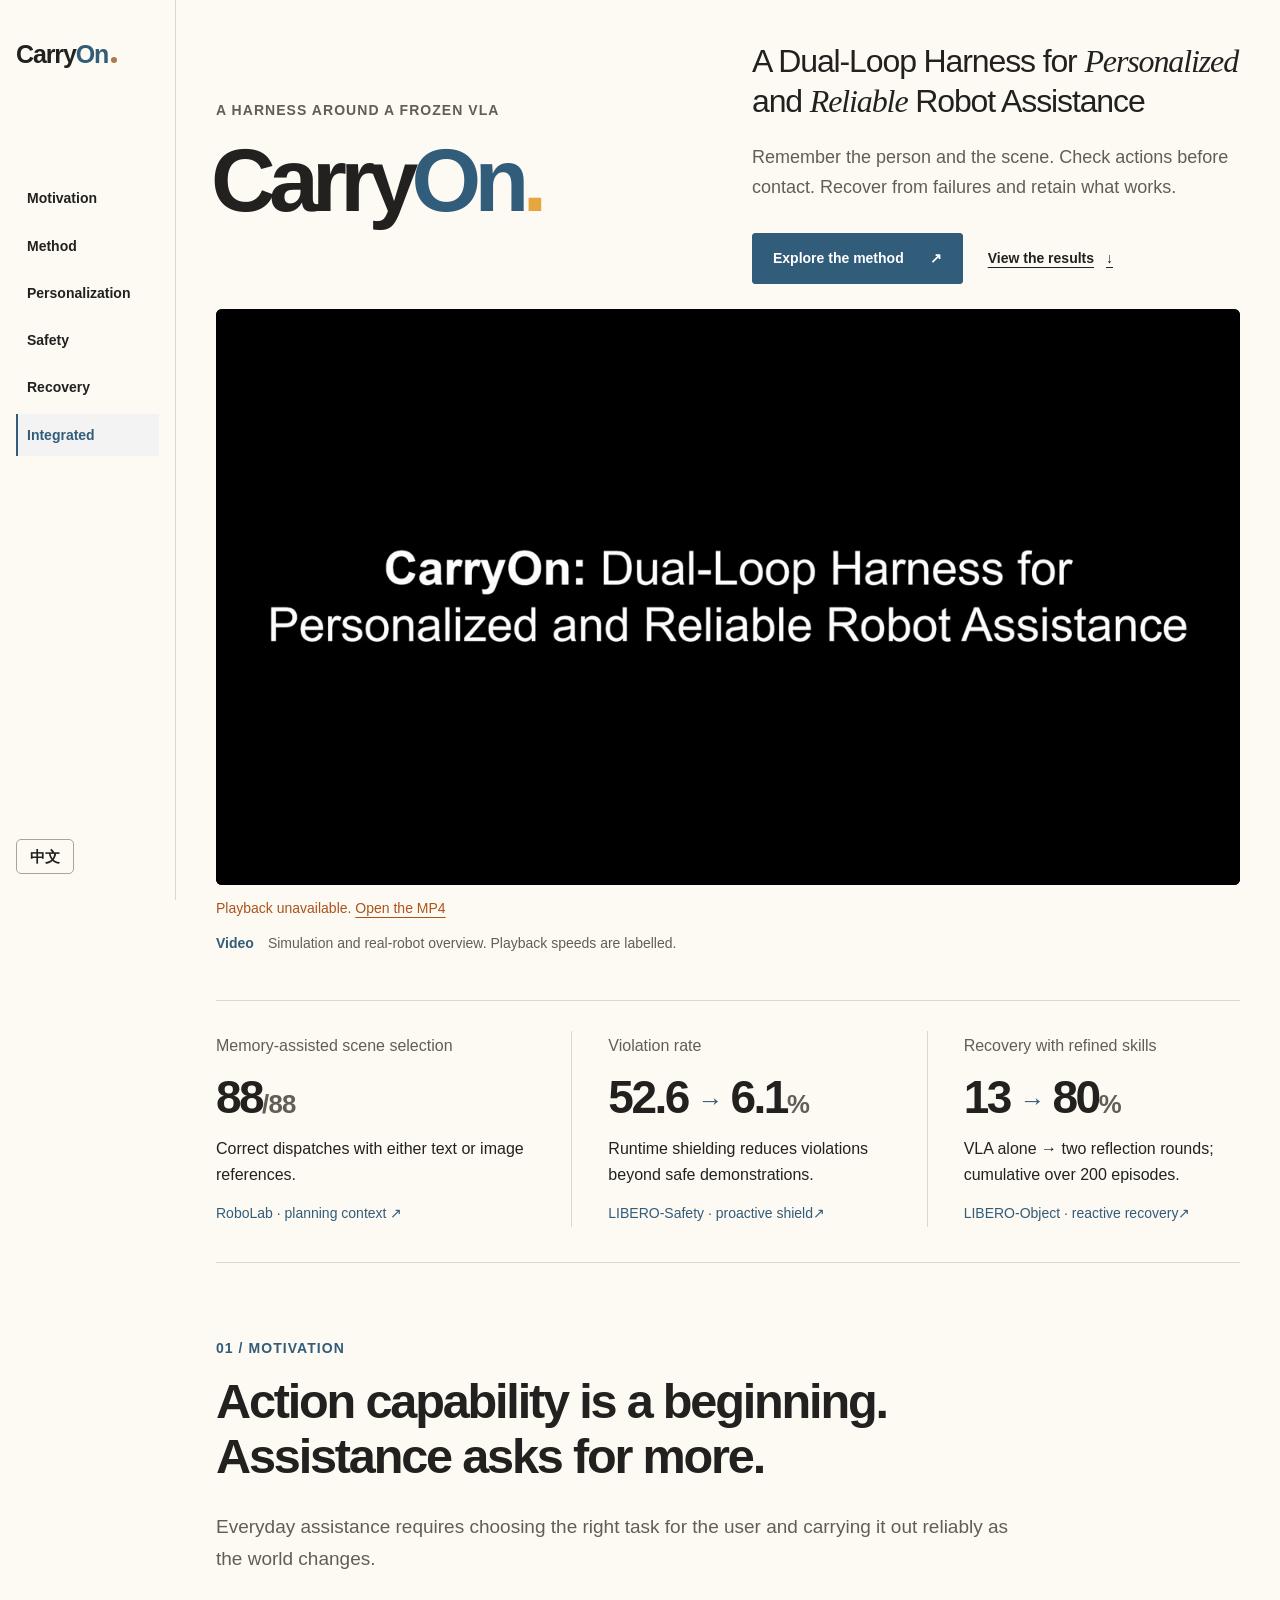
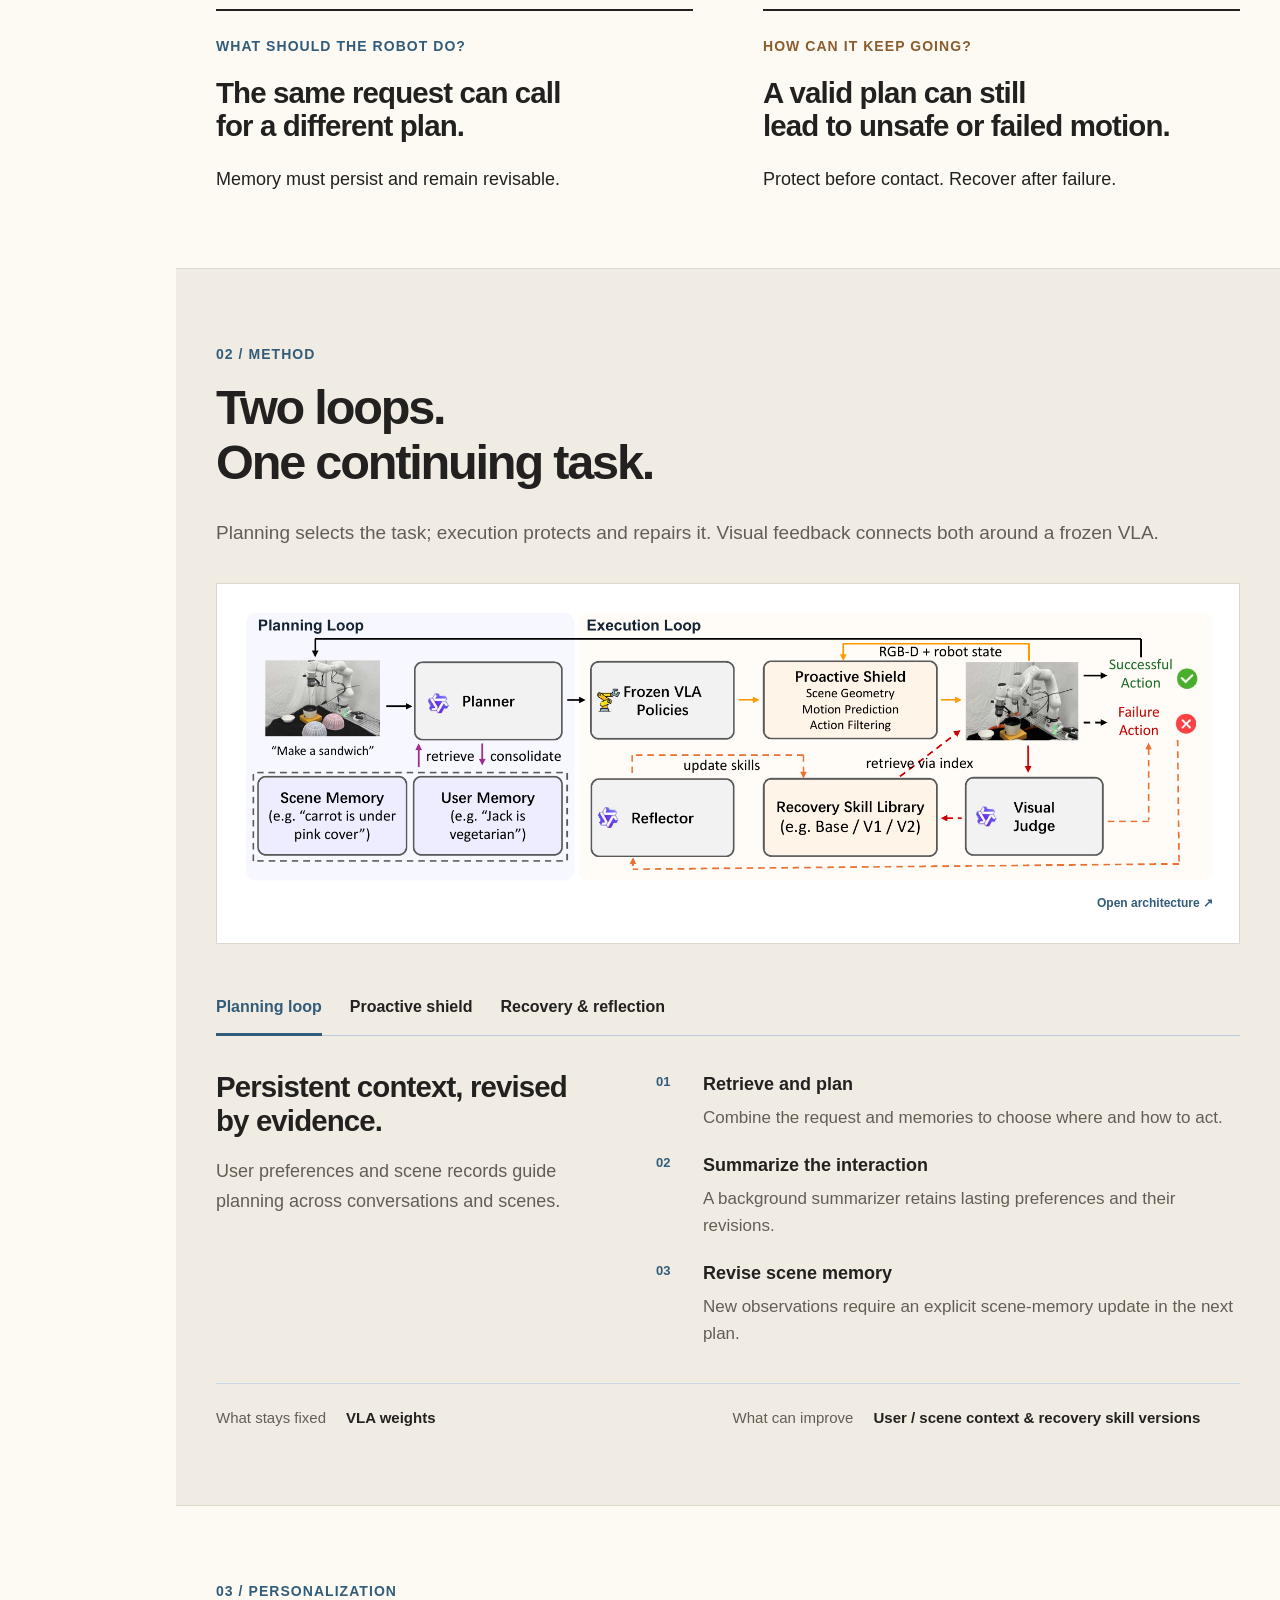
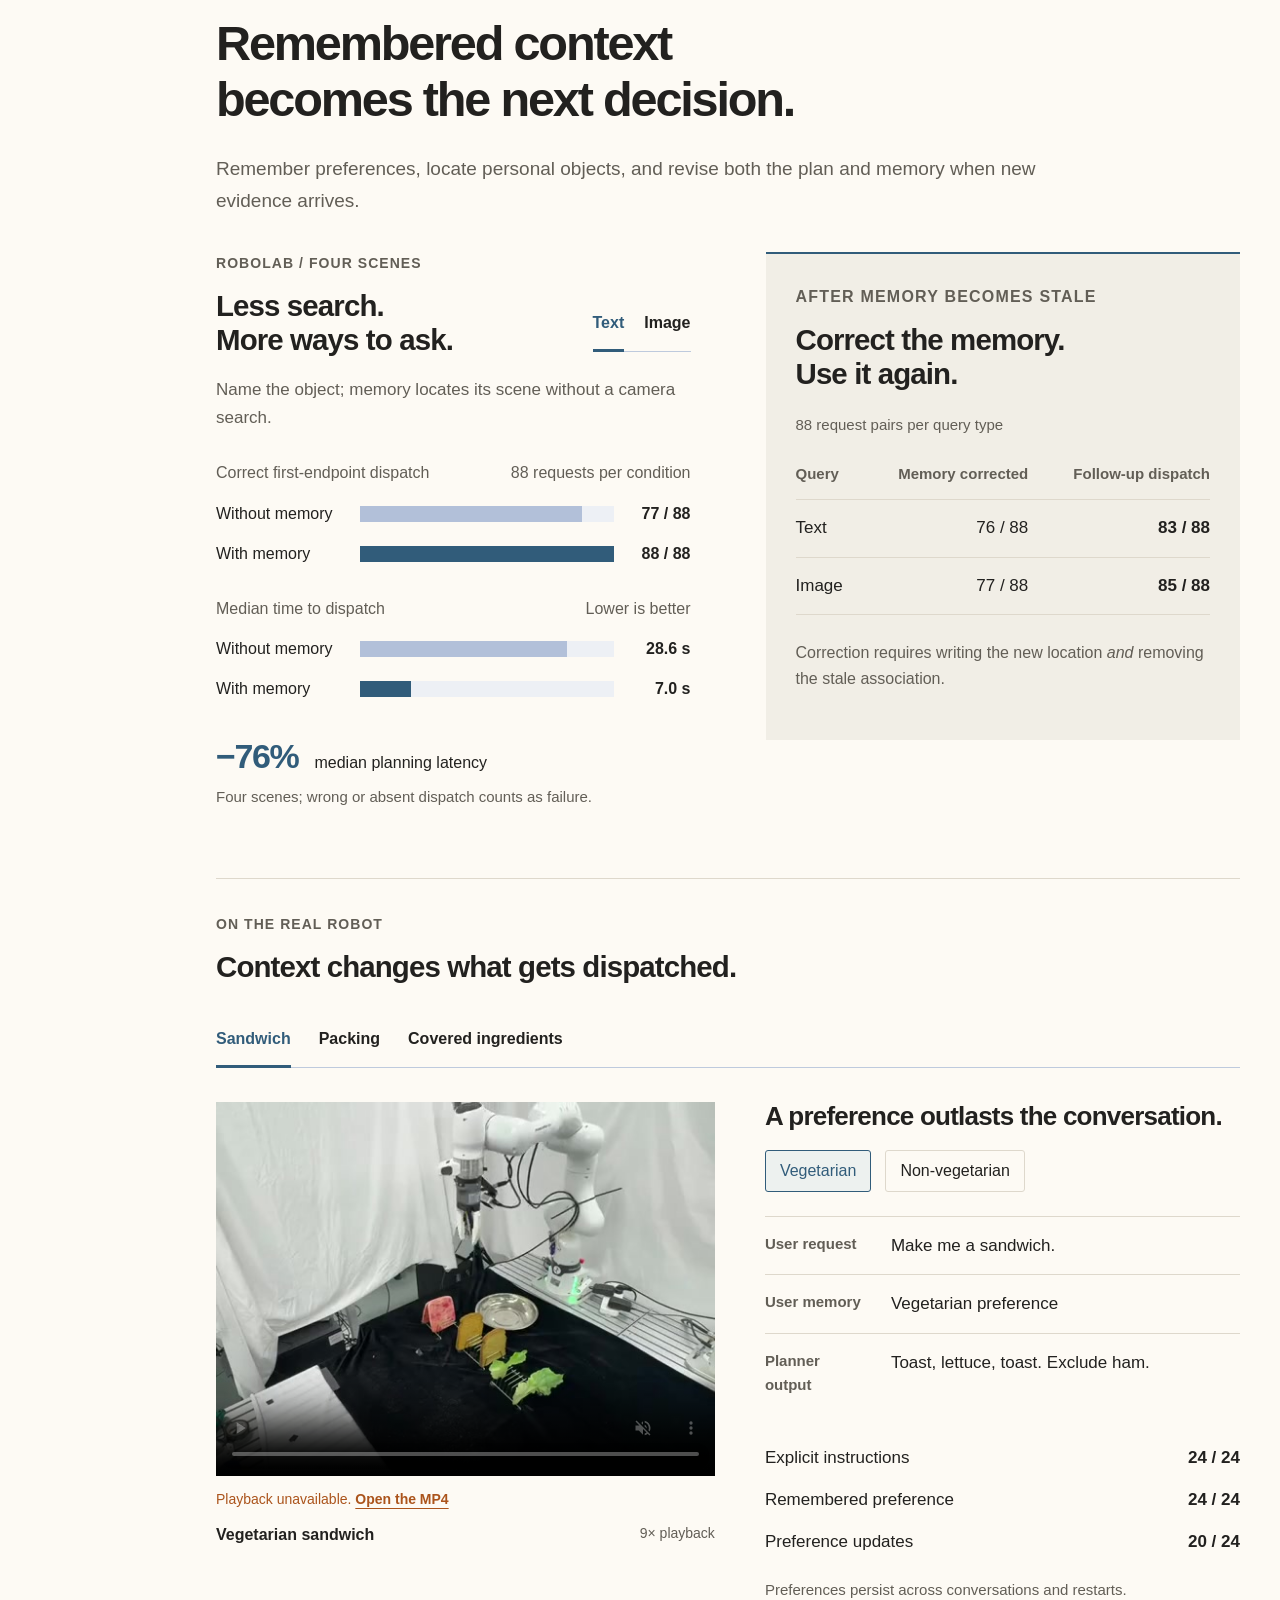
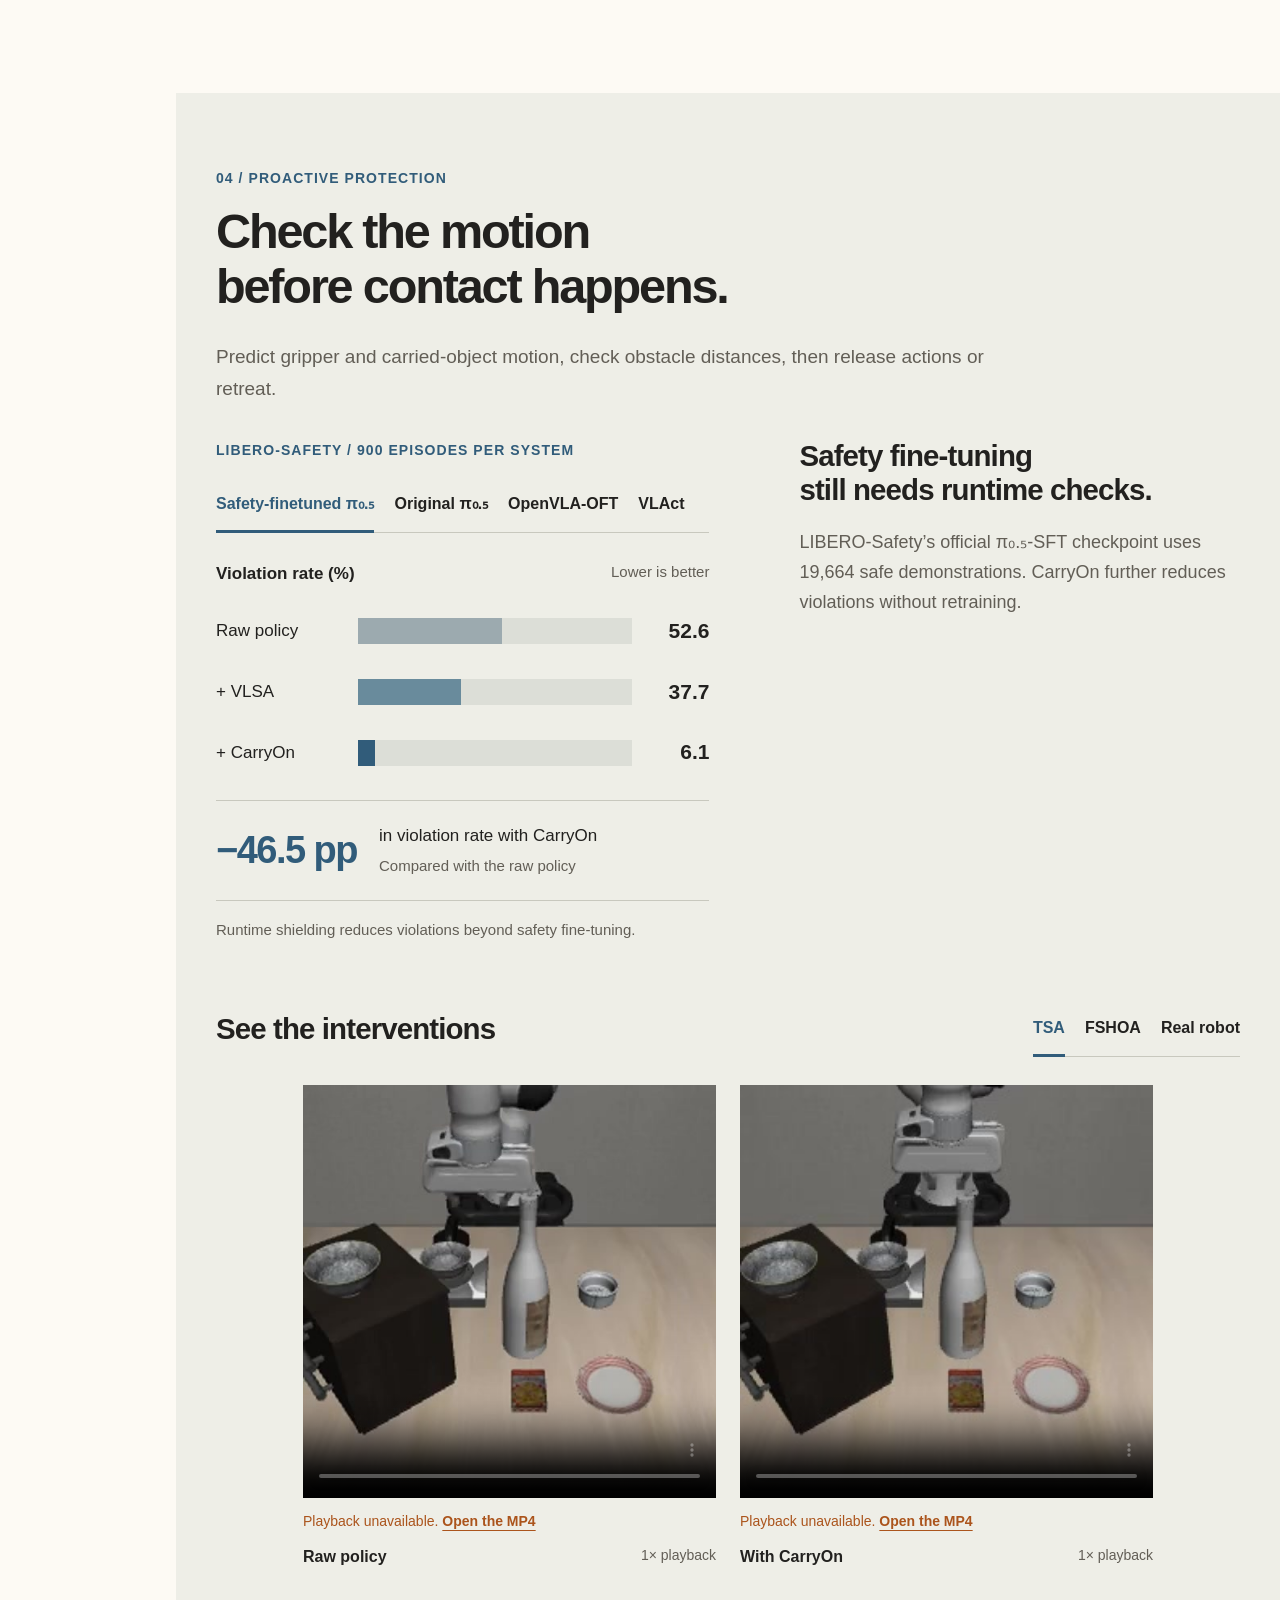
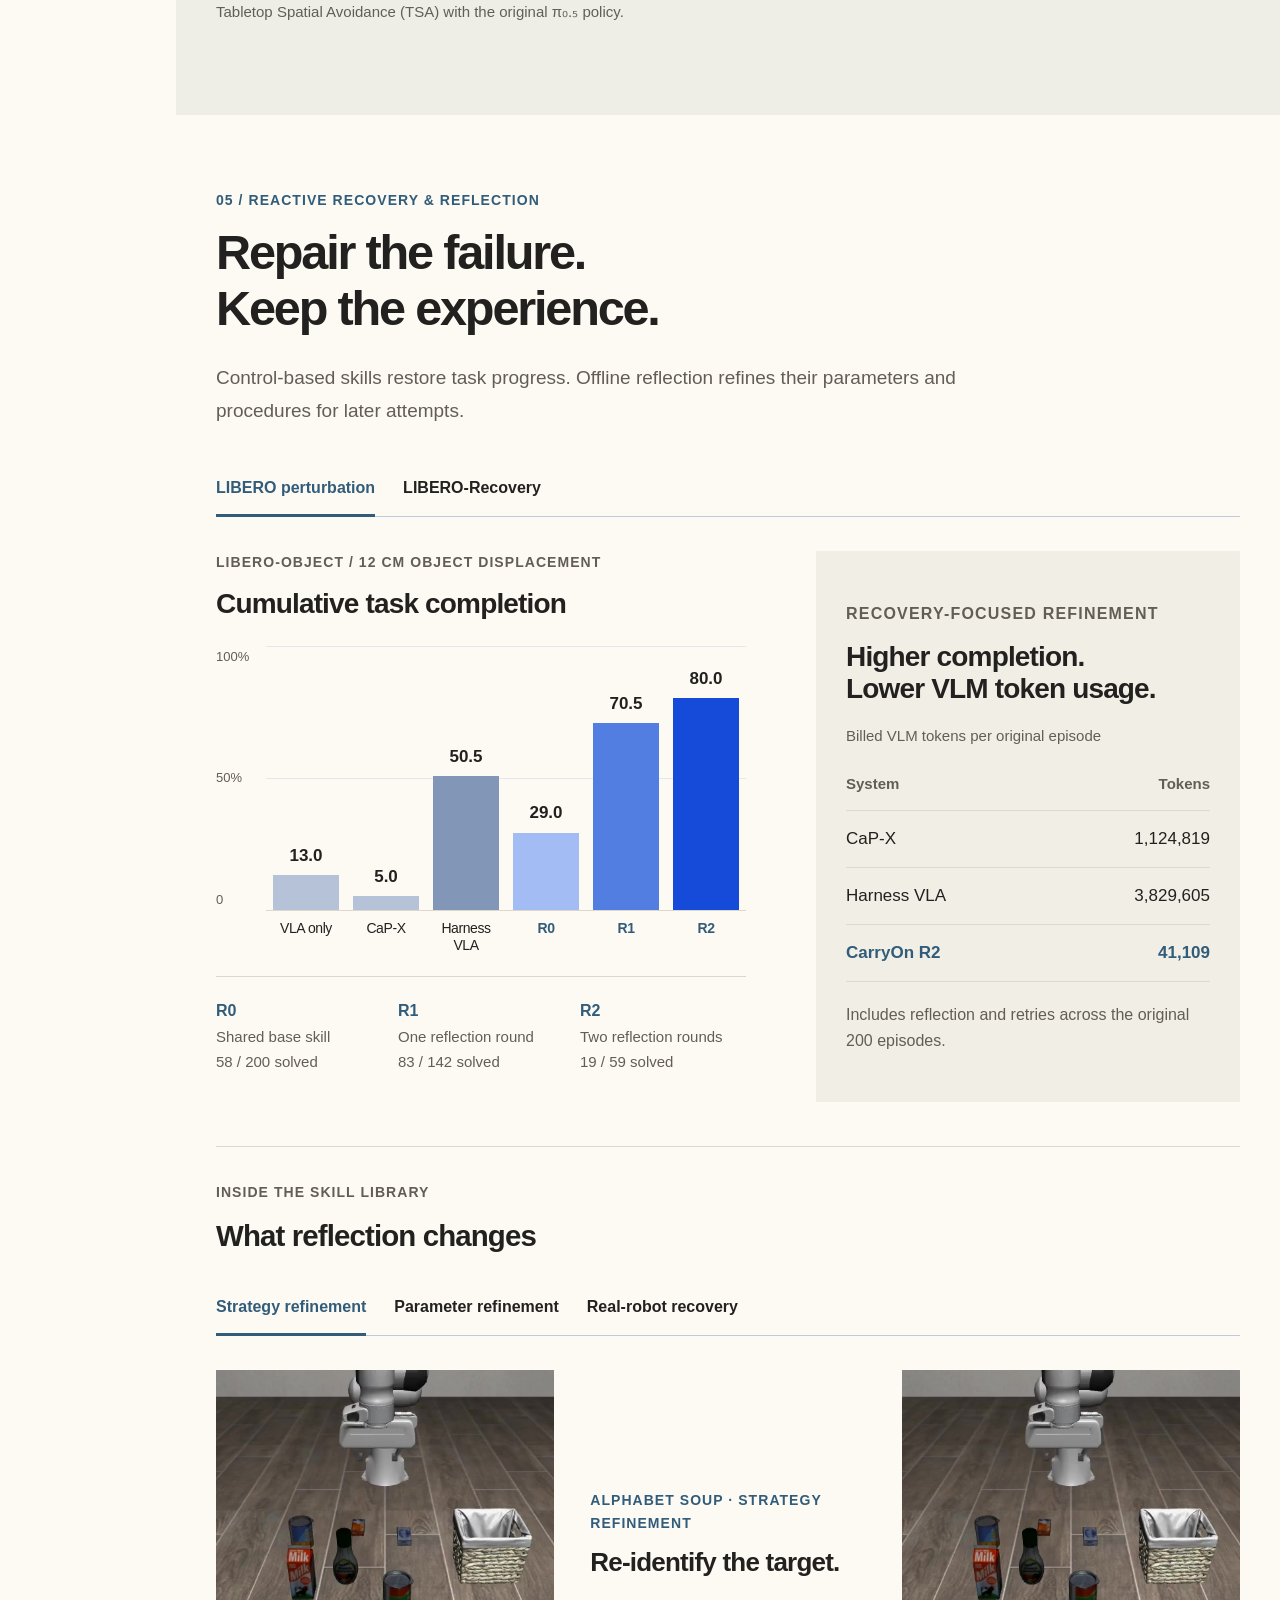
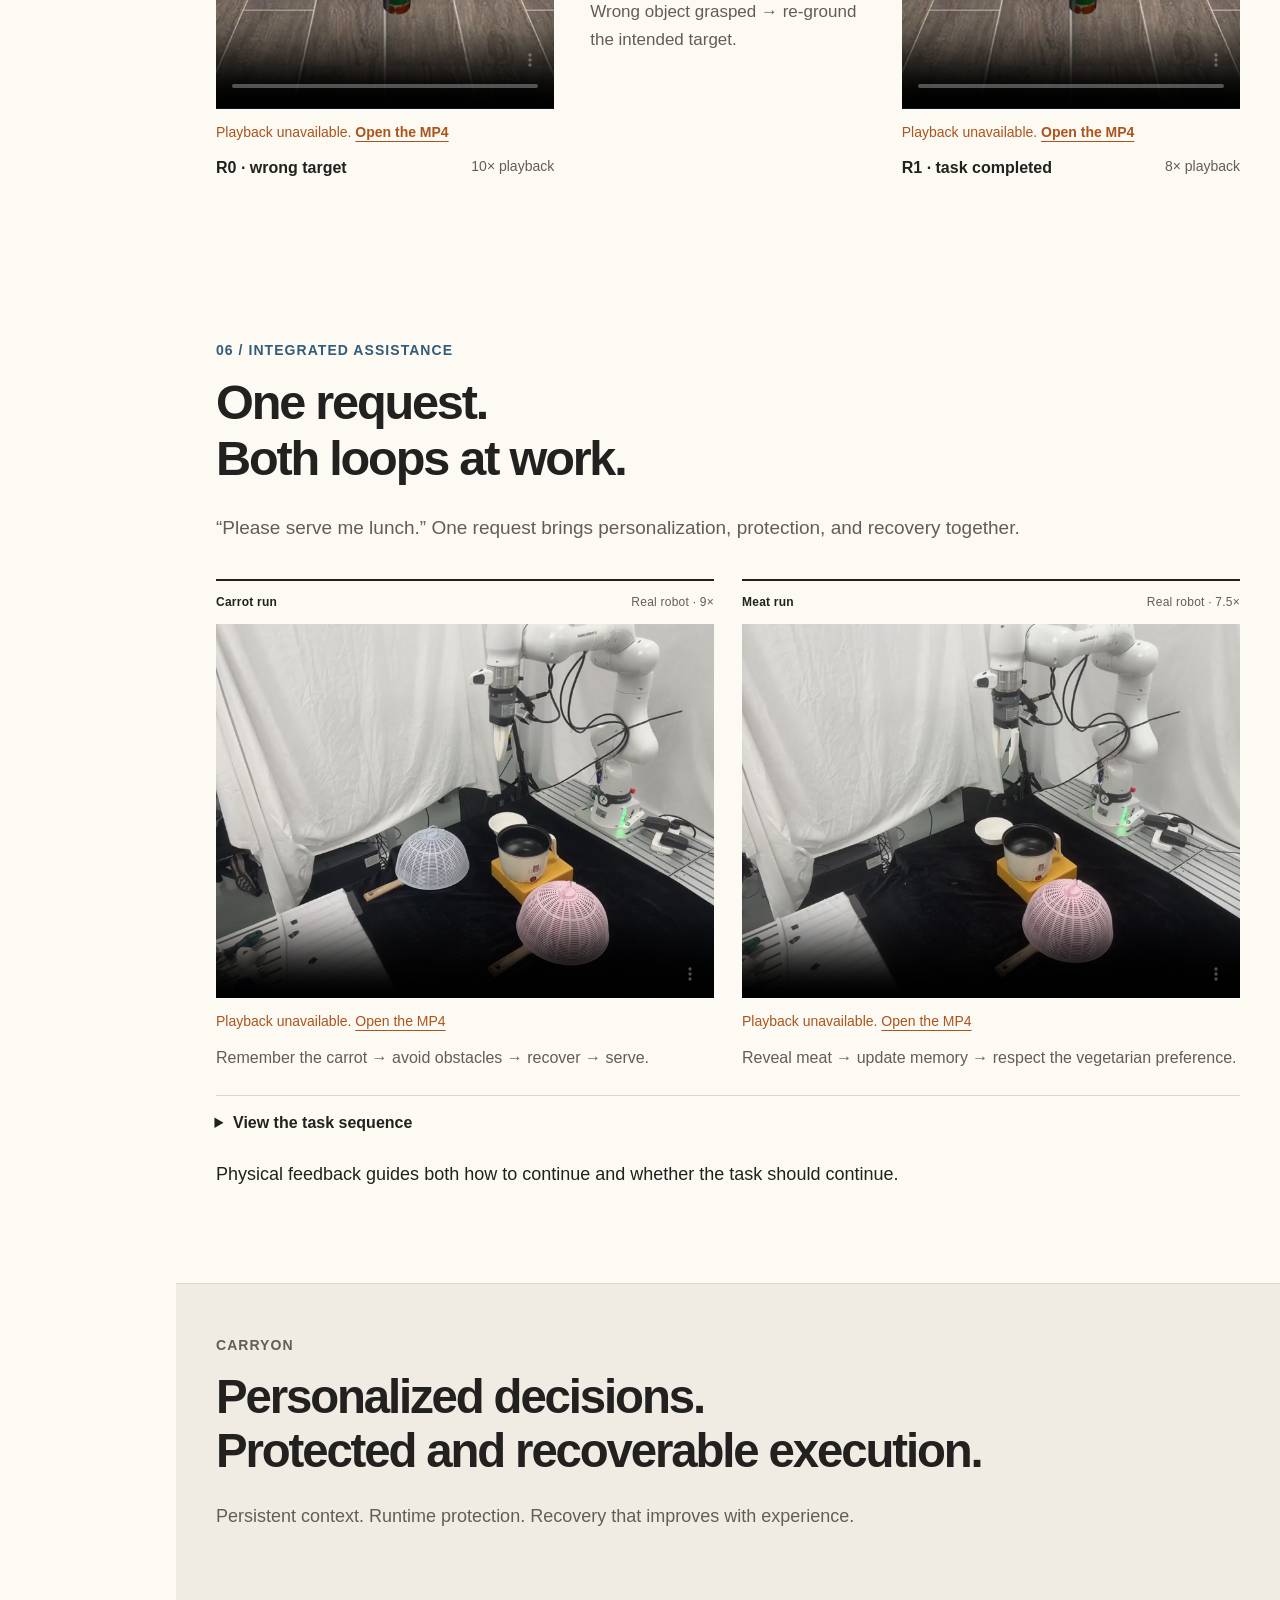
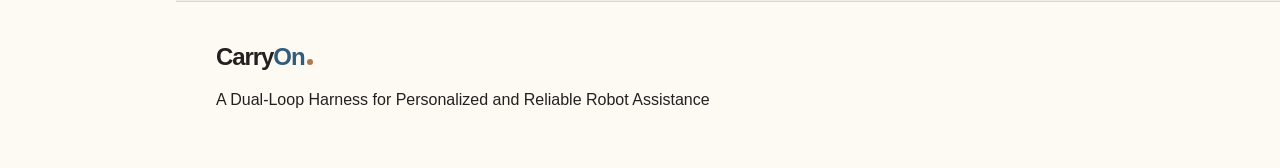
==== commit 5ef397d8: "Simplify CarryOn explanations and move navigation to sidebar" ====
--- a/CarryOn/index.html
+++ b/CarryOn/index.html
@@ -1,8 +1,8 @@
 <!doctype html>
 <html lang="en"><head><meta charset="utf-8"><meta name="viewport" content="width=device-width,initial-scale=1"><meta name="color-scheme" content="light"><meta name="description" content="CarryOn: a dual-loop harness for personalized and reliable robot assistance. Persistent context, proactive shielding, and reflective recovery around a frozen VLA."><link rel="canonical" href="https://vincent2311.github.io/Projects/CarryOn/"><meta name="theme-color" content="#164bd9"><title>CarryOn | Personalized and Reliable Robot Assistance</title><link rel="icon" type="image/svg+xml" href="data:image/svg+xml,%3Csvg xmlns='http://www.w3.org/2000/svg' viewBox='0 0 64 64'%3E%3Crect width='64' height='64' rx='15' fill='%23164bd9'/%3E%3Cpath d='M43 18a19 19 0 1 0 0 28' fill='none' stroke='white' stroke-width='7' stroke-linecap='round'/%3E%3Ccircle cx='45' cy='32' r='5' fill='%23fac46a'/%3E%3C/svg%3E"><link rel="stylesheet" href="style.css"><script src="i18n.js" defer></script><script src="app.js" defer></script></head>
-<body><a class="skip" href="#main">Skip to content</a><header class="site-header"><div class="nav-wrap"><a class="wordmark" href="#top" aria-label="CarryOn home">Carry<span>On</span><i></i></a><button class="language-toggle" type="button" id="language-toggle" aria-label="Switch to Chinese" lang="zh-CN">中文</button><button class="menu-button" aria-expanded="false" aria-controls="navigation">Menu <span>+</span></button><nav id="navigation" aria-label="Main navigation"><a href="#motivation">Motivation</a><a href="#method">Method</a><a href="#personalization">Personalization</a><a href="#safety">Safety</a><a href="#recovery">Recovery</a><a href="#integrated">Integrated</a></nav></div></header>
+<body><a class="skip" href="#main">Skip to content</a><button class="menu-button" type="button" aria-expanded="false" aria-controls="site-navigation" aria-label="Open navigation">Menu <span aria-hidden="true">+</span></button><header class="site-header site-sidebar" id="site-navigation"><div class="nav-wrap"><a class="wordmark" href="#top" aria-label="CarryOn home">Carry<span>On</span><i></i></a><nav id="navigation" aria-label="Main navigation"><a href="#motivation">Motivation</a><a href="#method">Method</a><a href="#personalization">Personalization</a><a href="#safety">Safety</a><a href="#recovery">Recovery</a><a href="#integrated">Integrated</a></nav><button class="language-toggle" type="button" id="language-toggle" aria-label="Switch to Chinese" lang="zh-CN">中文</button></div></header><button class="nav-backdrop" type="button" aria-label="Close navigation" tabindex="-1" hidden></button>
 <main id="main"><section class="hero hero-stacked container" id="top"><div class="hero-top"><div><p class="eyebrow">A harness around a frozen VLA</p><h1>Carry<span>On</span><b class="title-period">.</b></h1></div><div class="hero-copy"><p class="paper-title">A Dual-Loop Harness for <em>Personalized</em> and <em>Reliable</em> Robot Assistance</p><p class="hero-description">Remember the person and the scene. Check actions before contact. Recover from failures and retain what works.</p><div class="hero-actions"><a class="button primary" href="#method">Explore the method <span aria-hidden="true">↗</span></a><a class="text-link" href="#results">View the results <span aria-hidden="true">↓</span></a></div></div></div><figure class="overview-film" id="overview-video"><video src="assets/video/carryon-overview.mp4" poster="assets/video/carryon-overview.jpg" controls playsinline preload="metadata" aria-label="CarryOn overview video: personalization, safe execution, recovery and reflection, and an integrated real-robot task"></video><figcaption><span class="figure-number">Video</span><span>Simulation and real-robot overview. Playback speeds are labelled.</span></figcaption></figure></section><section class="headline-results container" id="results" aria-label="Core results"><div><span class="metric-name">Memory-assisted scene selection</span><strong>88<span>/88</span></strong><p>Correct dispatches with either text or image references.</p><a href="#personalization">RoboLab · planning context ↗</a></div><div><span class="metric-name">Violation rate</span><strong>52.6<span class="metric-arrow">→</span>6.1<span>%</span></strong><p>Runtime shielding reduces violations beyond safe demonstrations.</p><a href="#safety">LIBERO-Safety · proactive shield↗</a></div><div><span class="metric-name">Recovery with refined skills</span><strong>13<span class="metric-arrow">→</span>80<span>%</span></strong><p>VLA alone → two reflection rounds; cumulative over 200 episodes.</p><a href="#recovery">LIBERO-Object · reactive recovery↗</a></div></section>
-<section class="section container" id="motivation"><div class="section-heading"><p class="eyebrow">01 / Motivation</p><h2>Action capability is a beginning.<br>Assistance asks for more.</h2><p>Everyday assistance requires choosing the right task for the user and carrying it out reliably as the world changes.</p></div><div class="challenge-grid"><article><span class="small-label blue">What should the robot do?</span><h3>The same request can call<br>for a different plan.</h3><p>Task decisions depend on the user and the scene. Both can change.</p><p class="conclusion-line">Memory must persist and remain revisable.</p></article><article><span class="small-label amber">How can it keep going?</span><h3>A valid plan can still<br>lead to unsafe or failed motion.</h3><p>Obstacles create contact risks; a lost grasp interrupts the task.</p><p class="conclusion-line">Protect before contact. Recover after failure.</p></article></div></section>
+<section class="section container" id="motivation"><div class="section-heading"><p class="eyebrow">01 / Motivation</p><h2>Action capability is a beginning.<br>Assistance asks for more.</h2><p>Everyday assistance requires choosing the right task for the user and carrying it out reliably as the world changes.</p></div><div class="challenge-grid"><article><span class="small-label blue">What should the robot do?</span><h3>The same request can call<br>for a different plan.</h3><p class="challenge-answer">Memory must persist and remain revisable.</p></article><article><span class="small-label amber">How can it keep going?</span><h3>A valid plan can still<br>lead to unsafe or failed motion.</h3><p class="challenge-answer">Protect before contact. Recover after failure.</p></article></div></section>
 <section class="method-section" id="method"><div class="container section"><div class="section-heading"><p class="eyebrow">02 / Method</p><h2>Two loops.<br>One continuing task.</h2><p>Planning selects the task; execution protects and repairs it. Visual feedback connects both around a frozen VLA.</p></div><figure class="architecture"><button class="figure-button" data-figure="assets/architecture.png" data-title="CarryOn dual-loop architecture" aria-label="Enlarge CarryOn architecture"><img src="assets/architecture.png" width="1800" height="505" alt="Planning with user and scene memories, execution shielding, visual feedback, and reflective recovery" loading="lazy"><span>Open architecture ↗</span></button></figure><div class="method-tabs tabs" role="tablist" aria-label="Explore the method"><button role="tab" aria-selected="true" aria-controls="method-panel" id="method-planning" data-method="planning">Planning loop</button><button role="tab" aria-selected="false" aria-controls="method-panel" id="method-shield" data-method="shield" tabindex="-1">Proactive shield</button><button role="tab" aria-selected="false" aria-controls="method-panel" id="method-recovery" data-method="recovery" tabindex="-1">Recovery & reflection</button></div><div id="method-panel" class="method-panel" role="tabpanel" aria-labelledby="method-planning" tabindex="0"></div><div class="fixed-policy"><span>What stays fixed</span><strong>VLA weights</strong><span>What can improve</span><strong>User / scene context & recovery skill versions</strong></div></div></section>
 <section class="section container" id="personalization"><div class="section-heading"><p class="eyebrow">03 / Personalization</p><h2>Remembered context<br>becomes the next decision.</h2><p>Remember preferences, locate personal objects, and revise both the plan and memory when new evidence arrives.</p></div><div class="evidence-split"><div><div class="section-subhead"><div><p class="small-label">RoboLab / four scenes</p><h3>Less search.<br>More ways to ask.</h3></div><div class="tabs compact" role="tablist" aria-label="RoboLab query mode"><button role="tab" id="query-text" aria-selected="true" aria-controls="query-panel" data-query="text">Text</button><button role="tab" id="query-image" aria-selected="false" aria-controls="query-panel" data-query="image" tabindex="-1">Image</button></div></div><div id="query-panel" role="tabpanel" aria-labelledby="query-text" tabindex="0"></div></div><div class="revision-block"><p class="small-label">After memory becomes stale</p><h3>Correct the memory.<br>Use it again.</h3><table><caption>88 request pairs per query type</caption><thead><tr><th scope="col">Query</th><th scope="col">Memory corrected</th><th scope="col">Follow-up dispatch</th></tr></thead><tbody><tr><th scope="row">Text</th><td>76 / 88</td><td><strong>83 / 88</strong></td></tr><tr><th scope="row">Image</th><td>77 / 88</td><td><strong>85 / 88</strong></td></tr></tbody></table><p>Correction requires writing the new location <em>and</em> removing the stale association.</p></div></div><div class="real-personalization"><div class="section-subhead"><div><p class="small-label">On the real robot</p><h3>Context changes what gets dispatched.</h3></div></div><div class="tabs" role="tablist" aria-label="Personalized assistance demonstrations"><button role="tab" id="demo-sandwich" aria-selected="true" aria-controls="demo-panel" data-demo="sandwich">Sandwich</button><button role="tab" id="demo-packing" aria-selected="false" aria-controls="demo-panel" data-demo="packing" tabindex="-1">Packing</button><button role="tab" id="demo-covered" aria-selected="false" aria-controls="demo-panel" data-demo="covered" tabindex="-1">Covered ingredients</button></div><div id="demo-panel" role="tabpanel" aria-labelledby="demo-sandwich" tabindex="0"></div></div></section>
 <section class="safety-section" id="safety"><div class="container section"><div class="section-heading"><p class="eyebrow">04 / Proactive protection</p><h2>Check the motion<br>before contact happens.</h2><p>Predict gripper and carried-object motion, check obstacle distances, then release actions or retreat.</p></div><div class="safety-evidence"><div><p class="small-label">LIBERO-Safety / 900 episodes per system</p><div class="tabs compact" role="tablist" aria-label="Safety policy checkpoint"><button role="tab" id="safety-sft" aria-selected="true" aria-controls="safety-panel" data-safety="sft">Safety-finetuned π₀.₅</button><button role="tab" id="safety-original" aria-selected="false" aria-controls="safety-panel" data-safety="original" tabindex="-1">Original π₀.₅</button><button role="tab" id="safety-openvla" aria-selected="false" aria-controls="safety-panel" data-safety="openvla" tabindex="-1">OpenVLA-OFT</button><button role="tab" id="safety-vlact" aria-selected="false" aria-controls="safety-panel" data-safety="vlact" tabindex="-1">VLAct</button></div><div id="safety-panel" role="tabpanel" aria-labelledby="safety-sft" tabindex="0"></div></div><aside class="safety-reading"><h3>Safety fine-tuning<br> still needs runtime checks.</h3><p>LIBERO-Safety’s official π₀.₅-SFT checkpoint uses 19,664 safe demonstrations. CarryOn further reduces violations without retraining.</p></aside></div><div class="comparison-heading"><h3>See the interventions</h3><div class="tabs compact" role="tablist" aria-label="Safety demonstration setting"><button role="tab" id="safevideo-tsa" aria-selected="true" aria-controls="safety-videos" data-safevideo="tsa">TSA</button><button role="tab" id="safevideo-fshoa" aria-selected="false" aria-controls="safety-videos" data-safevideo="fshoa" tabindex="-1">FSHOA</button><button role="tab" id="safevideo-real" aria-selected="false" aria-controls="safety-videos" data-safevideo="real" tabindex="-1">Real robot</button></div></div><div id="safety-videos" role="tabpanel" aria-labelledby="safevideo-tsa" tabindex="0"></div></div></section>
--- a/CarryOn/style.css
+++ b/CarryOn/style.css
@@ -21,3 +21,114 @@
 @media(max-width:900px){.site-header nav{display:none;position:absolute;top:76px;left:0;right:0;background:var(--paper);padding:16px 24px;flex-direction:column;align-items:stretch}.site-header nav.open{display:flex}.site-header nav a{padding:10px 0}.menu-button{display:flex;gap:8px;margin-left:auto;background:none;border:0;font-size:16px}.language-toggle{order:3}.integrated-runs{grid-template-columns:1fr}}
 @media(max-width:800px){.site-header nav{top:64px}.section{padding-block:55px}.section-heading>p:last-child,.challenge-grid p{font-size:17px}.method-steps p{font-size:17px}.case-explanation p{font-size:17px}.demo-layout{grid-template-columns:1fr;gap:25px}.context-lines>div{grid-template-columns:105px 1fr;gap:15px}.video-caption{font-size:15px}.video-caption span:last-child{font-size:14px}.video-triple .video-caption{flex-direction:column}.rounds{font-size:14px}.tabs{flex-wrap:wrap;gap:5px 18px}.tabs>button{font-size:16px}.safety-reading>p{font-size:17px}}
 @media(max-width:540px){.nav-wrap{gap:14px}.section-heading h2{font-size:33px}.hero h1{font-size:76px}.paper-title{font-size:28px}.headline-results>div{grid-template-columns:1fr auto}.headline-results p{font-size:15px}.headline-results a,.headline-results .metric-name{font-size:14px}.headline-results strong{font-size:36px}.headline-results{gap:0}.container{width:calc(100% - 36px)}table{font-size:16px}thead th,caption{font-size:14px}th,td{padding:12px 6px}.revision-block{padding:20px 16px}.token-block{padding:22px}.hbar-row{font-size:15px;grid-template-columns:115px 1fr 60px}.measure-title{font-size:15px;gap:12px}.query-stat span{font-size:15px}.rounds{font-size:13px;gap:10px}.rounds b{font-size:17px}.columns{gap:7px;padding-inline:0}.column b{font-size:14px}.column>span{font-size:12px}.chart-y{font-size:12px;width:32px}.case-layout{gap:14px}.video-caption{font-size:14px}.video-caption span:last-child{font-size:13px}.safety-bars .hbar-row{font-size:15px;grid-template-columns:104px 1fr 52px}.safety-reading h3,.token-block h3{font-size:27px}.video-triple .video-caption{font-size:16px;flex-direction:row}.real-recovery-result small{font-size:15px}.real-personalization .tabs button{font-size:15px}.context-lines dt{font-size:14px}.context-lines dd,.demo-results{font-size:16px}.context-lines>div{grid-template-columns:95px 1fr}.integrated-runs figcaption{font-size:16px}.language-toggle{font-size:14px}.closing h2{font-size:29px}.fixed-policy,.fixed-policy strong{font-size:15px}}
+
+/* Chinese copy: native typography and intact title phrases. */
+html[lang="zh-CN"] body{font-family:Inter,"Noto Sans SC","Microsoft YaHei",sans-serif}html[lang="zh-CN"] .paper-title em{font-style:normal;white-space:nowrap}
+
+/* Side navigation and a simpler motivation hierarchy. */
+:root { --sidebar-width: 176px; }
+body { padding-left: var(--sidebar-width); }
+html { scroll-padding-top: 28px; }
+.site-header.site-sidebar {
+  position: fixed;
+  inset: 0 auto 0 0;
+  width: var(--sidebar-width);
+  height: 100dvh;
+  padding: 34px 16px 26px;
+  border: 0;
+  border-right: 1px solid var(--line);
+  background: var(--paper);
+  z-index: 30;
+  overflow-y: auto;
+}
+.site-sidebar .nav-wrap {
+  width: 100%;
+  min-height: 100%;
+  height: auto;
+  margin: 0;
+  display: flex;
+  flex-direction: column;
+  align-items: stretch;
+  justify-content: flex-start;
+  gap: 30px;
+}
+.site-sidebar .wordmark { align-self: flex-start; font-size: 25px; }
+.site-sidebar #navigation {
+  position: static;
+  display: flex;
+  flex-direction: column;
+  align-items: stretch;
+  gap: 5px;
+  margin: clamp(18px, 8vh, 80px) 0 32px;
+  padding: 0;
+  background: transparent;
+  border: 0;
+  font-size: 14px;
+}
+.site-sidebar #navigation a {
+  padding: 11px 9px;
+  border-left: 2px solid transparent;
+  line-height: 1.45;
+}
+.site-sidebar #navigation a:hover,
+.site-sidebar #navigation a.active {
+  color: var(--blue);
+  border-left-color: var(--blue);
+  background: #164bd909;
+}
+.site-sidebar .language-toggle { order: 3; align-self: flex-start; margin-top: auto; }
+.menu-button { display: none; }
+.nav-backdrop { display: none; }
+#method .section-heading,
+#method .section-heading > p:last-child { max-width: none; }
+.challenge-grid .challenge-answer {
+  color: var(--ink);
+  font-size: 18px;
+  font-weight: 500;
+  margin-bottom: 0;
+}
+@media (max-width: 1099px) {
+  body { padding-left: 0; }
+  html { scroll-padding-top: 84px; }
+  html.navigation-open { overflow: hidden; }
+  .site-header.site-sidebar {
+    width: 250px;
+    padding: 90px 24px 28px;
+    transform: translateX(-100%);
+    transition: transform .2s ease;
+    box-shadow: none;
+  }
+  .site-header.site-sidebar.is-open { transform: translateX(0); box-shadow: 8px 0 30px #17212b14; }
+  .site-sidebar #navigation { margin-top: 22px; font-size: 16px; }
+  .menu-button {
+    display: flex;
+    position: fixed;
+    top: 16px;
+    left: 18px;
+    z-index: 32;
+    align-items: center;
+    gap: 12px;
+    margin: 0;
+    padding: 10px 14px;
+    border: 1px solid var(--line);
+    border-radius: 5px;
+    background: var(--paper);
+    font-size: 15px;
+    line-height: 1.4;
+  }
+  .nav-backdrop:not([hidden]) {
+    display: block;
+    position: fixed;
+    inset: 0;
+    z-index: 29;
+    width: 100%;
+    height: 100%;
+    border: 0;
+    padding: 0;
+    background: #17212b38;
+  }
+  .hero.hero-stacked { padding-top: 92px; }
+}
+@media (max-width: 600px) {
+  .challenge-grid .challenge-answer { font-size: 17px; }
+}
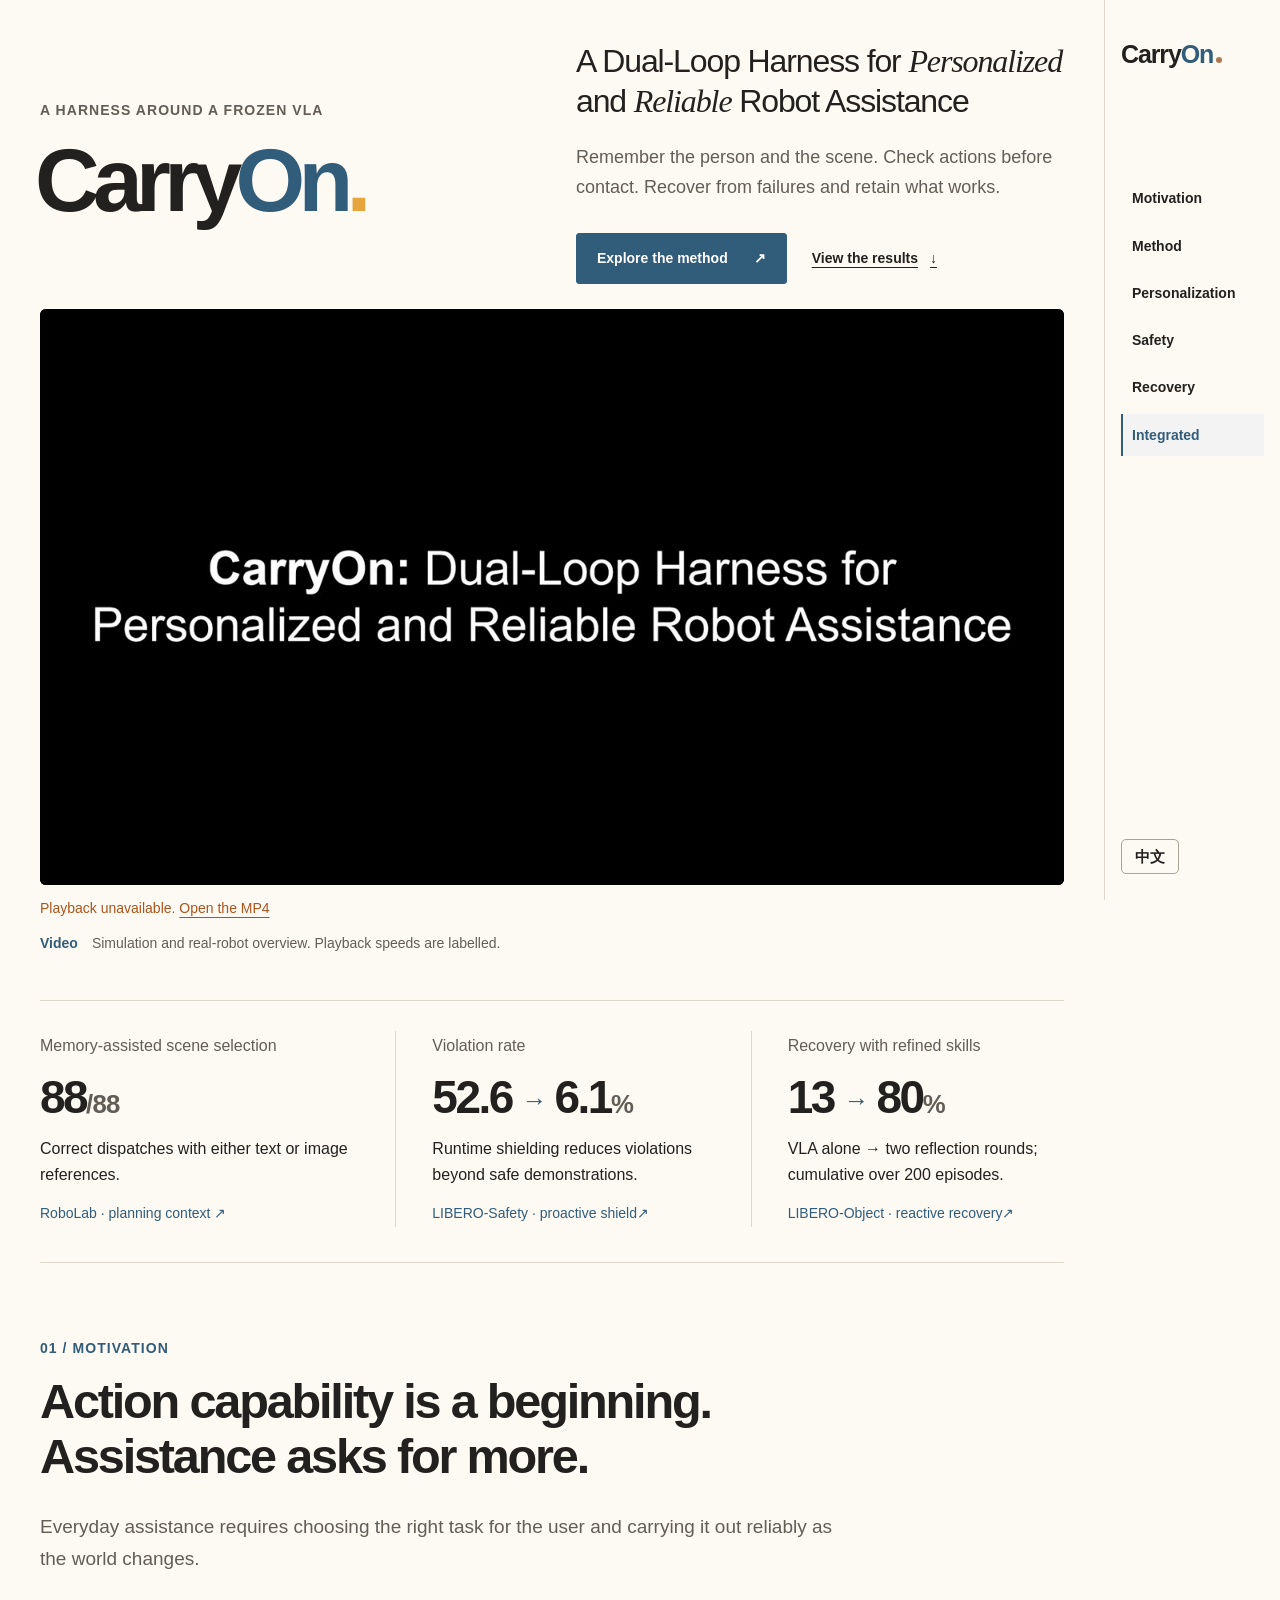
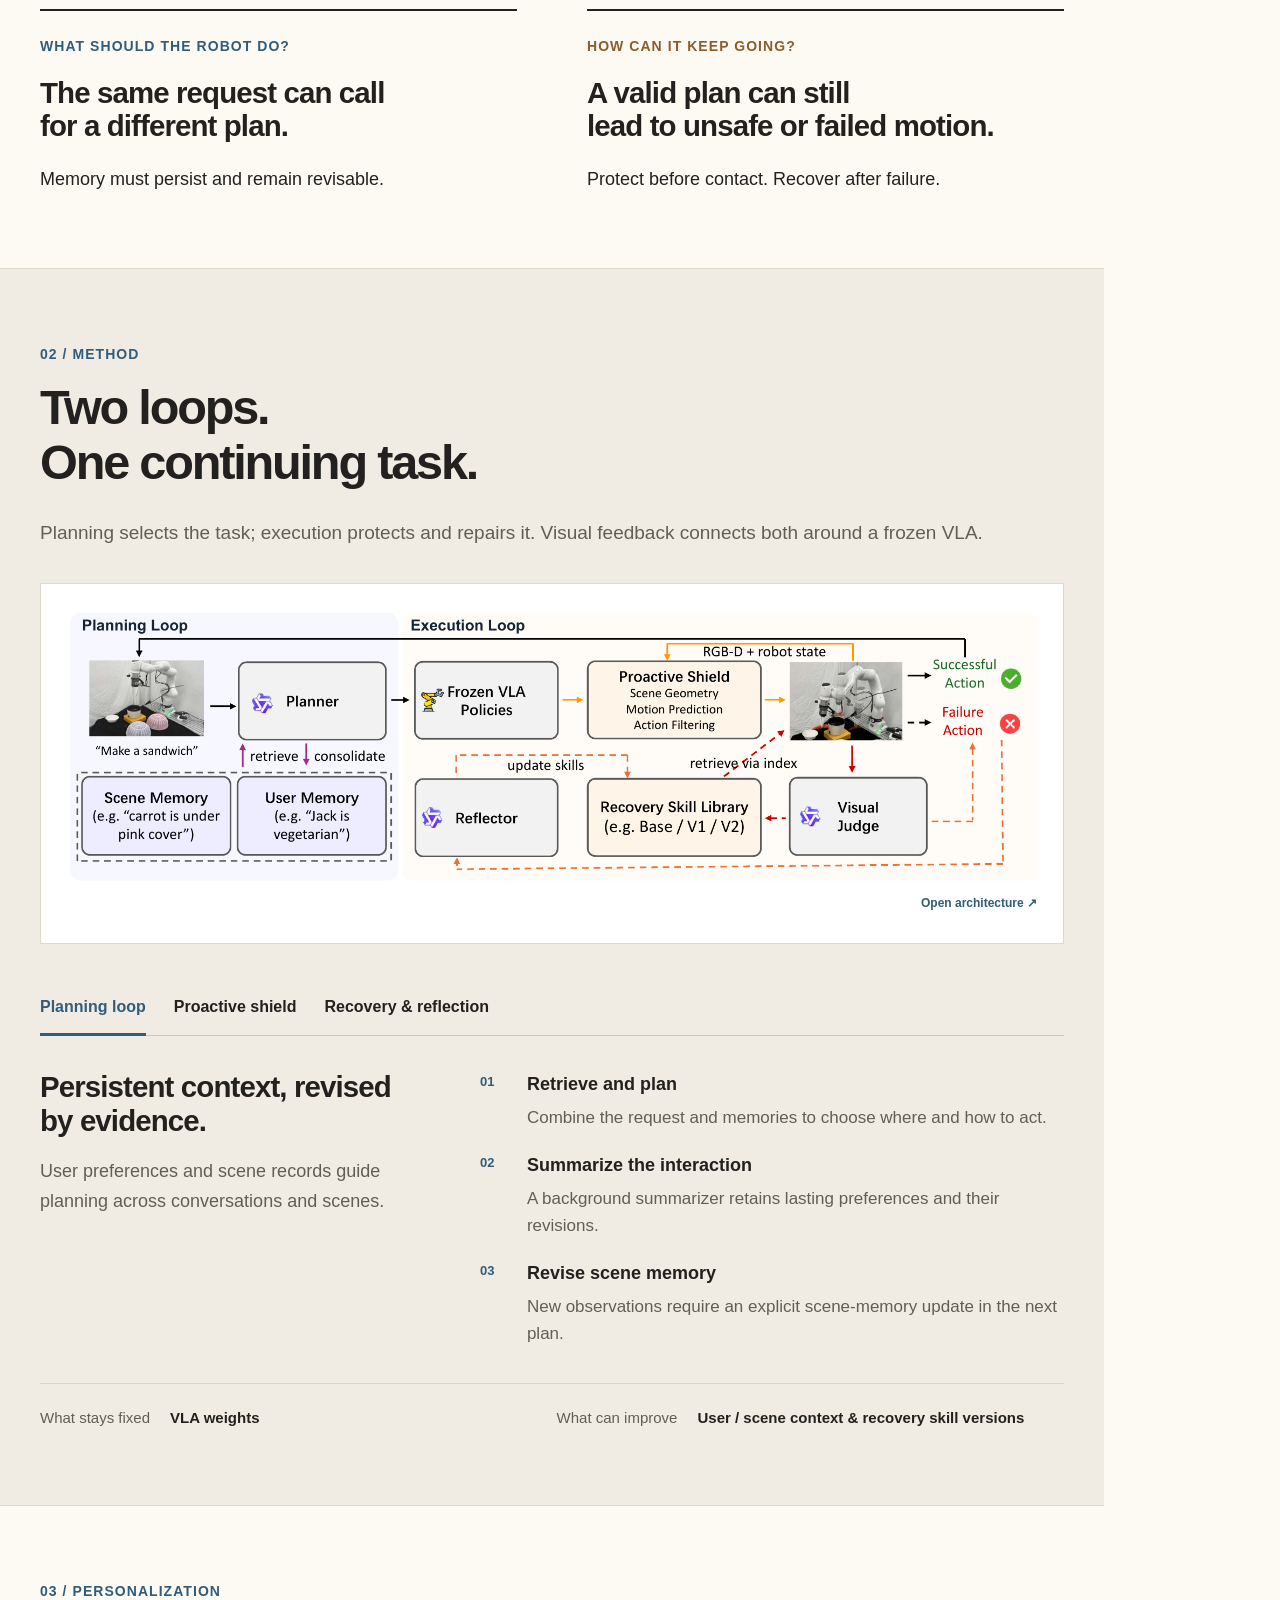
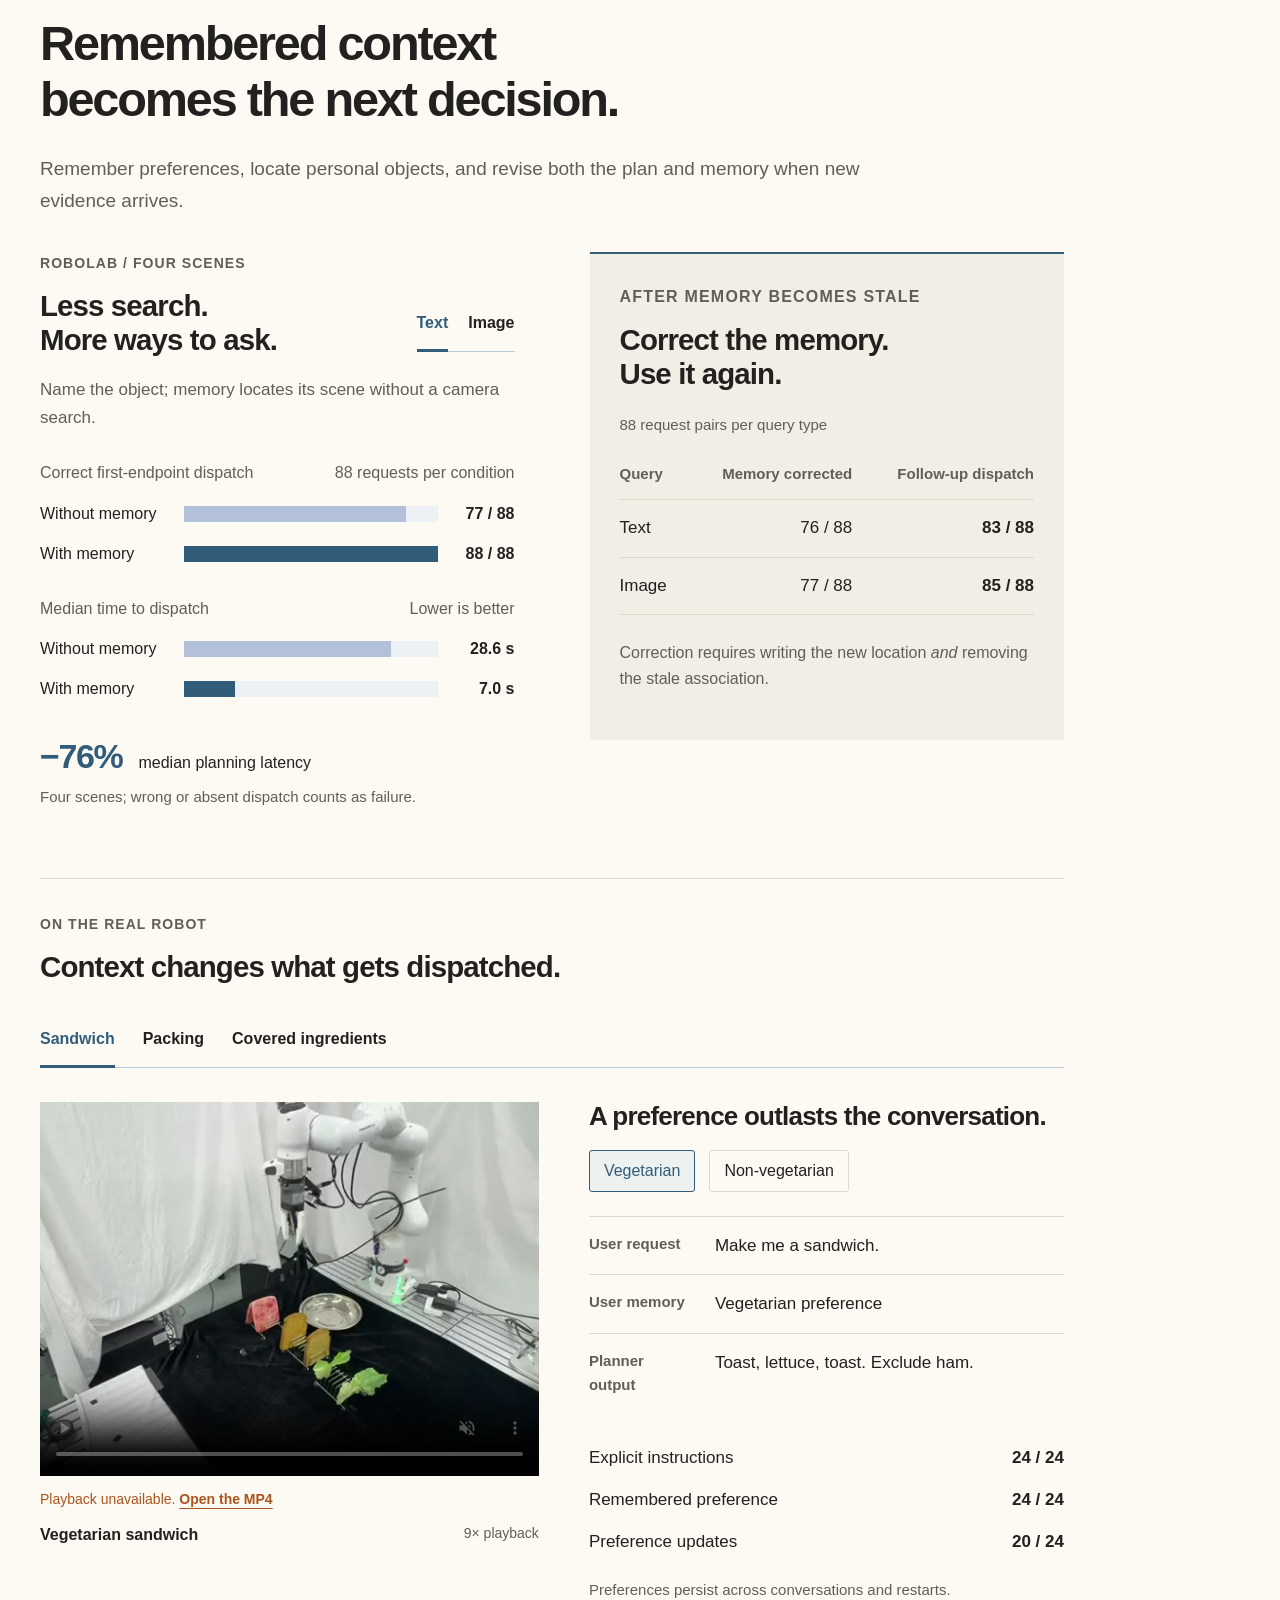
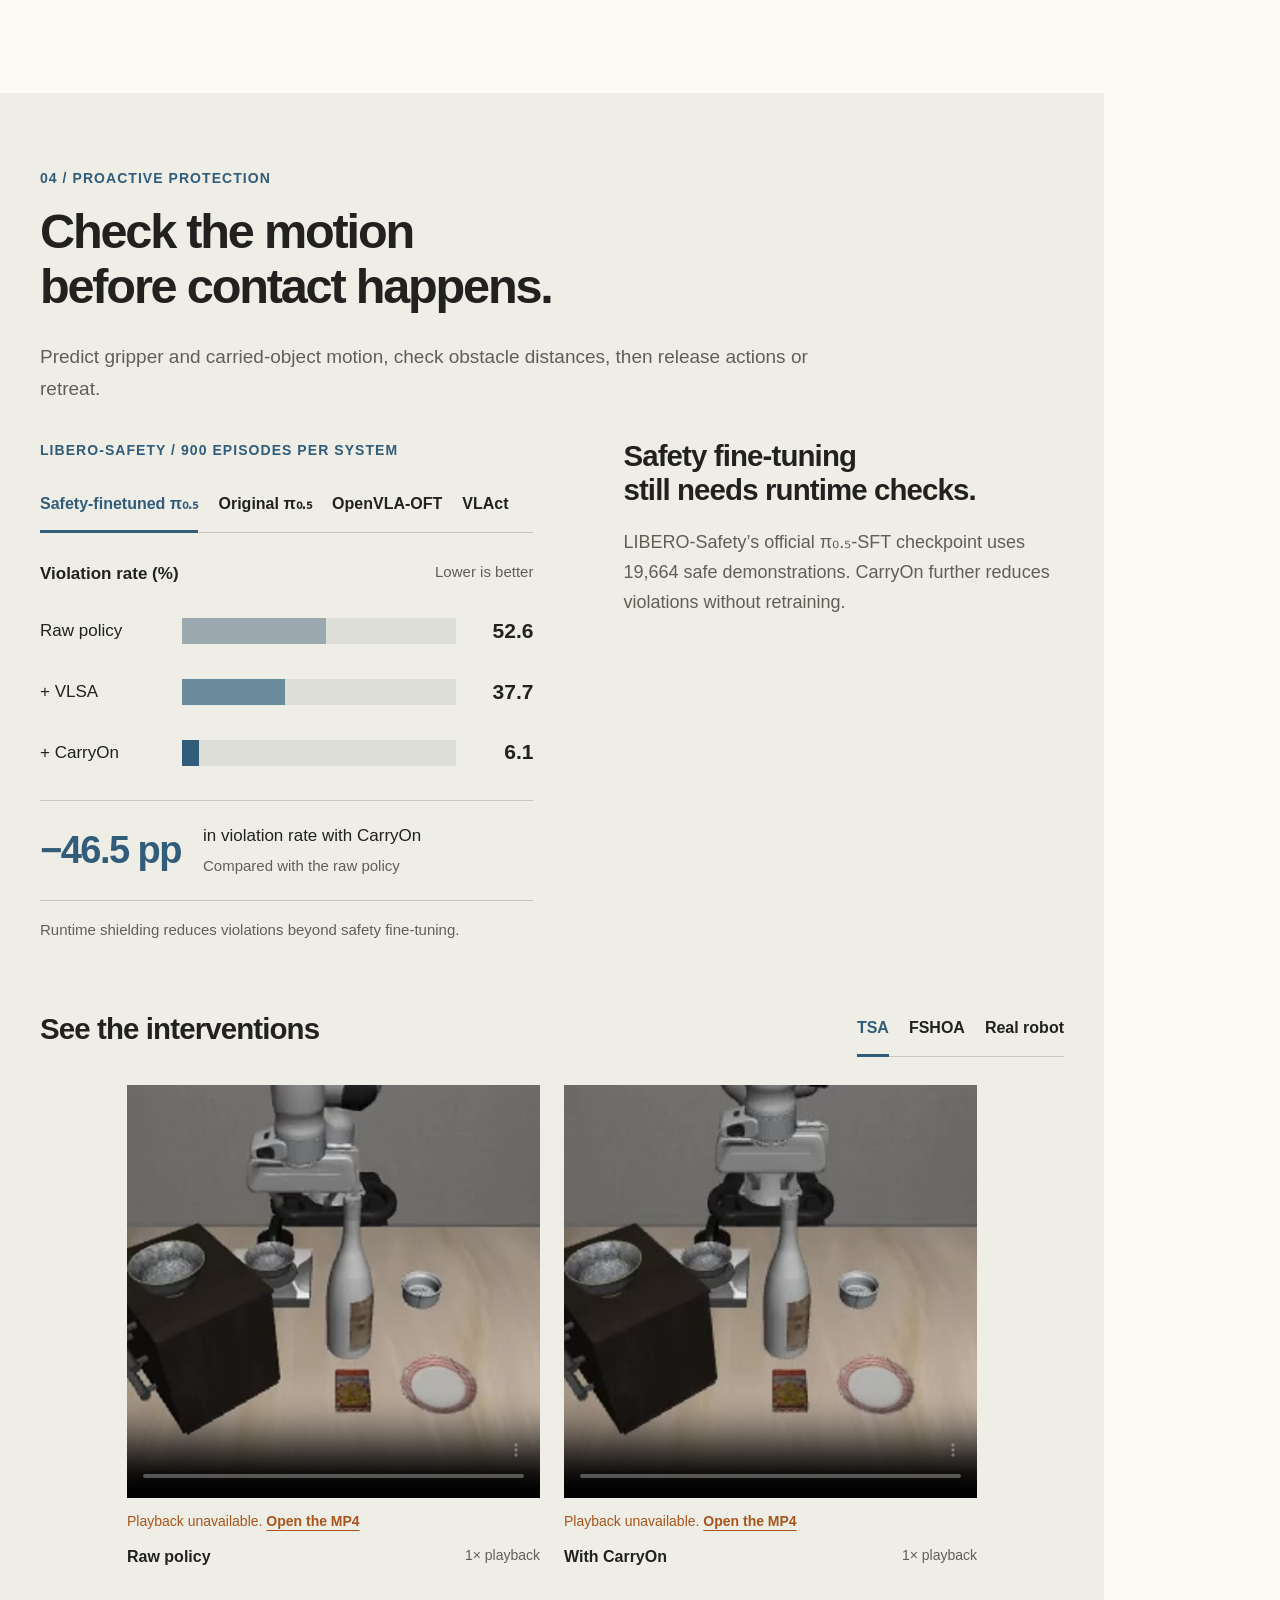
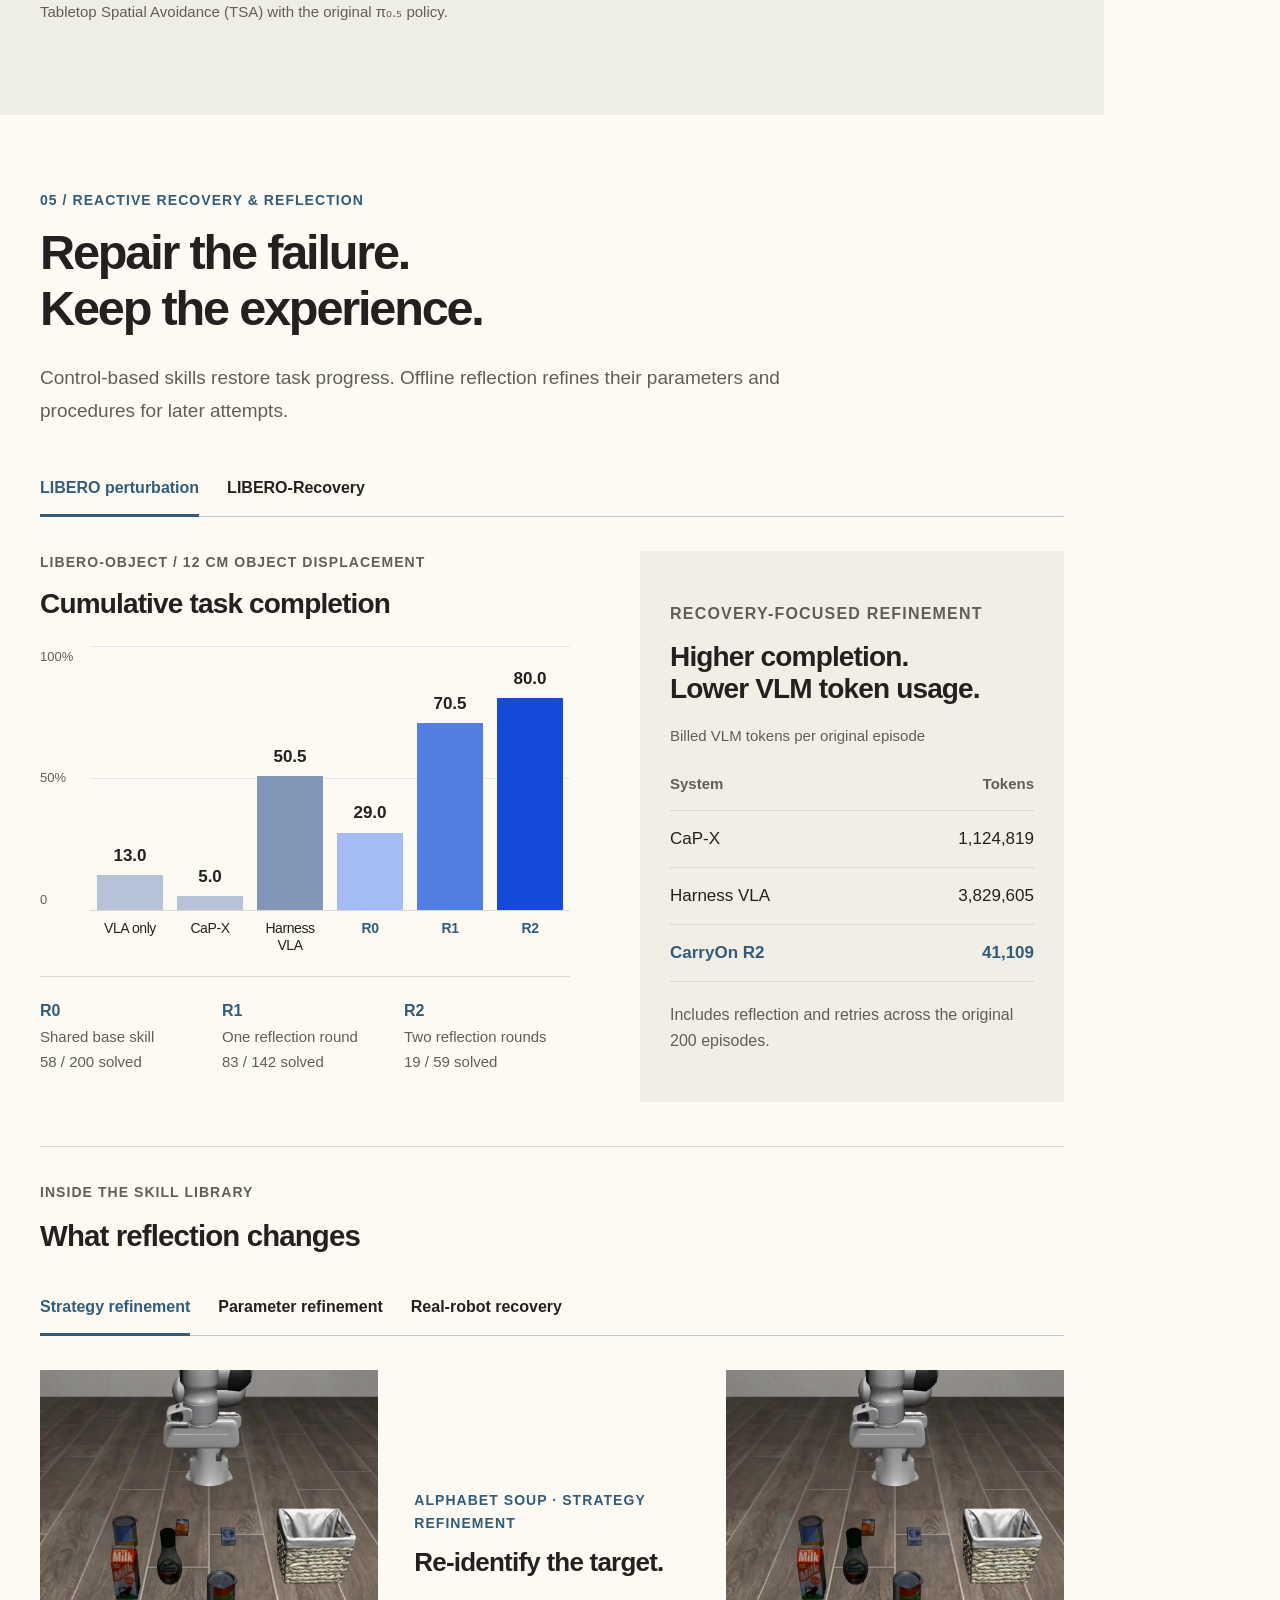
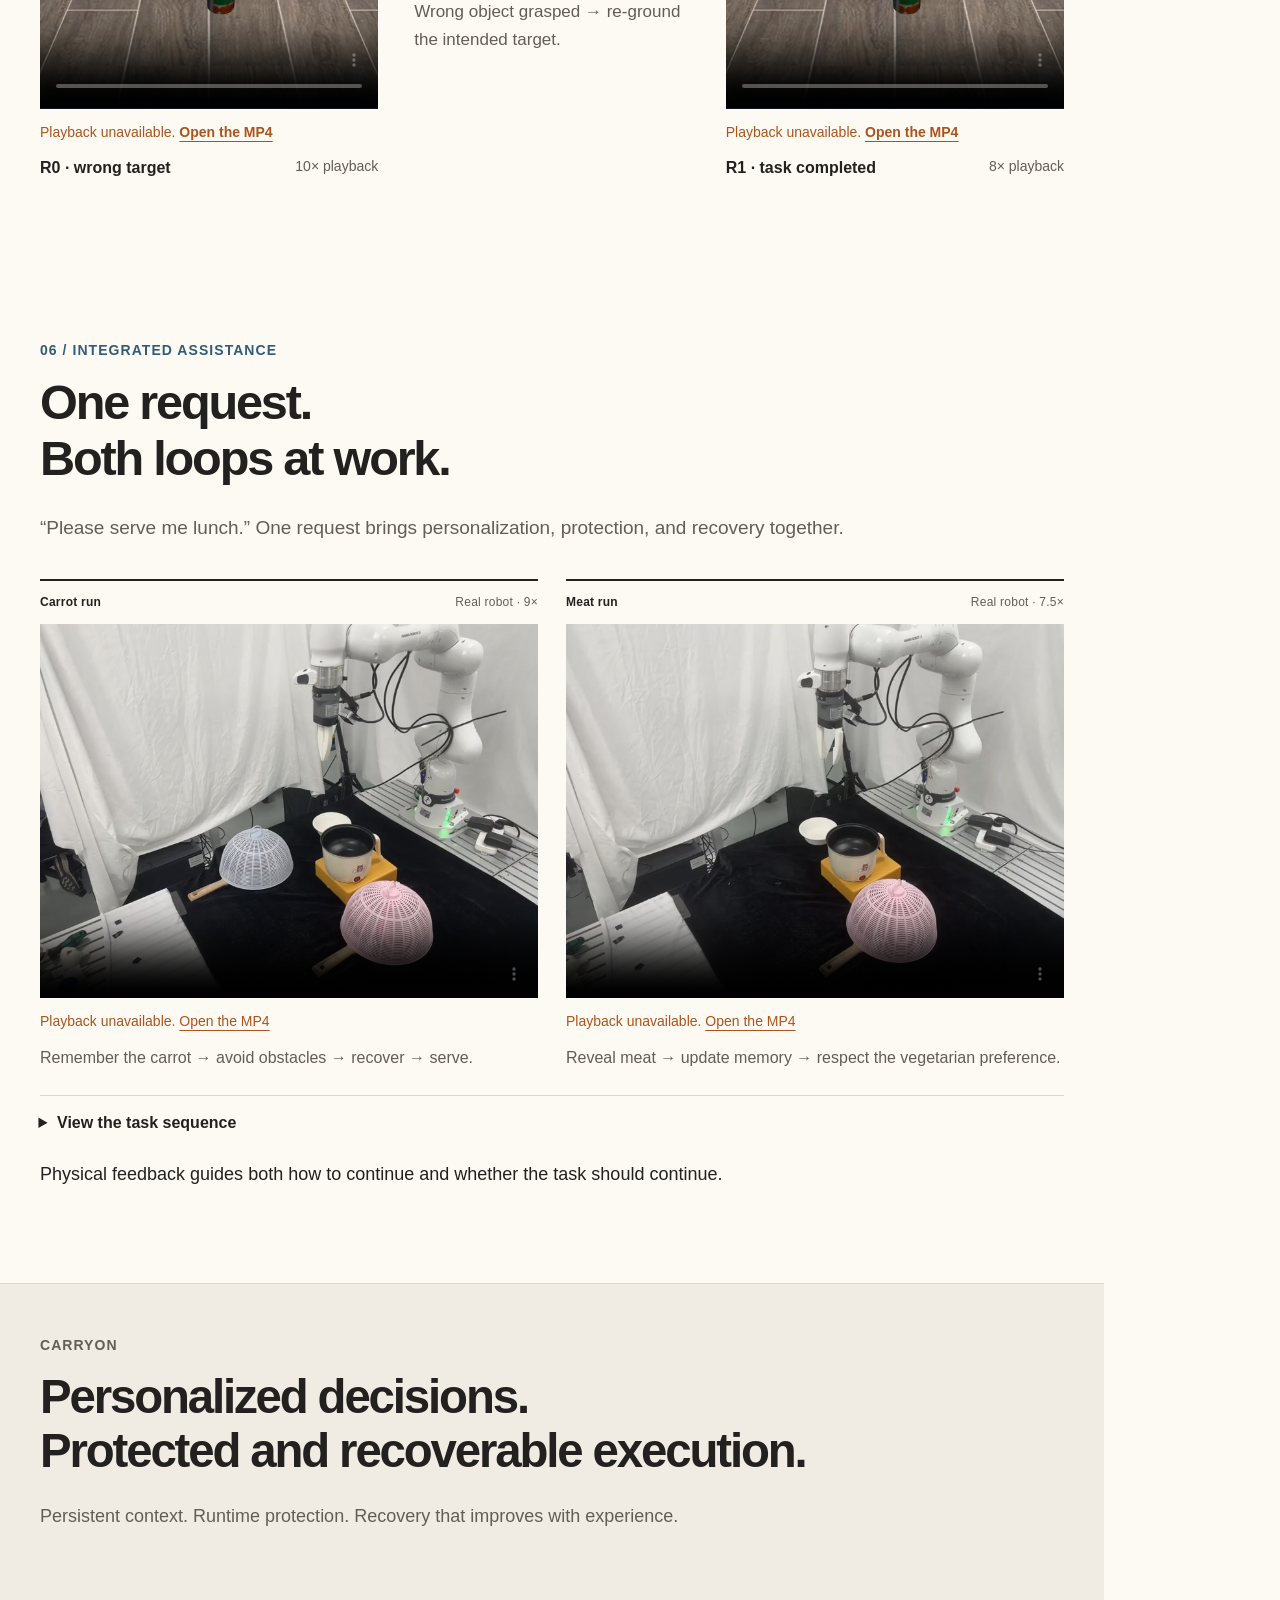
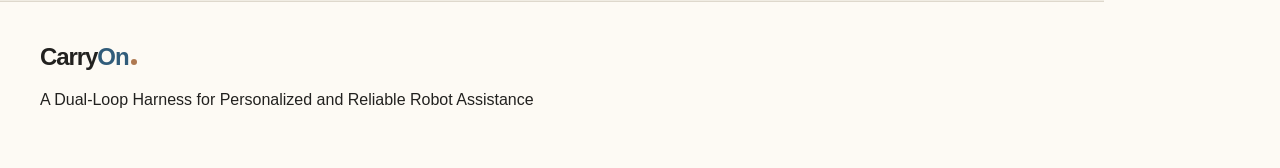
==== commit a2ea9a83: "Move CarryOn navigation to the right" ====
--- a/CarryOn/index.html
+++ b/CarryOn/index.html
@@ -1,5 +1,5 @@
 <!doctype html>
-<html lang="en"><head><meta charset="utf-8"><meta name="viewport" content="width=device-width,initial-scale=1"><meta name="color-scheme" content="light"><meta name="description" content="CarryOn: a dual-loop harness for personalized and reliable robot assistance. Persistent context, proactive shielding, and reflective recovery around a frozen VLA."><link rel="canonical" href="https://vincent2311.github.io/Projects/CarryOn/"><meta name="theme-color" content="#164bd9"><title>CarryOn | Personalized and Reliable Robot Assistance</title><link rel="icon" type="image/svg+xml" href="data:image/svg+xml,%3Csvg xmlns='http://www.w3.org/2000/svg' viewBox='0 0 64 64'%3E%3Crect width='64' height='64' rx='15' fill='%23164bd9'/%3E%3Cpath d='M43 18a19 19 0 1 0 0 28' fill='none' stroke='white' stroke-width='7' stroke-linecap='round'/%3E%3Ccircle cx='45' cy='32' r='5' fill='%23fac46a'/%3E%3C/svg%3E"><link rel="stylesheet" href="style.css"><script src="i18n.js" defer></script><script src="app.js" defer></script></head>
+<html lang="en"><head><meta charset="utf-8"><meta name="viewport" content="width=device-width,initial-scale=1"><meta name="color-scheme" content="light"><meta name="description" content="CarryOn: a dual-loop harness for personalized and reliable robot assistance. Persistent context, proactive shielding, and reflective recovery around a frozen VLA."><link rel="canonical" href="https://vincent2311.github.io/Projects/CarryOn/"><meta name="theme-color" content="#164bd9"><title>CarryOn | Personalized and Reliable Robot Assistance</title><link rel="icon" type="image/svg+xml" href="data:image/svg+xml,%3Csvg xmlns='http://www.w3.org/2000/svg' viewBox='0 0 64 64'%3E%3Crect width='64' height='64' rx='15' fill='%23164bd9'/%3E%3Cpath d='M43 18a19 19 0 1 0 0 28' fill='none' stroke='white' stroke-width='7' stroke-linecap='round'/%3E%3Ccircle cx='45' cy='32' r='5' fill='%23fac46a'/%3E%3C/svg%3E"><link rel="stylesheet" href="style.css?v=20261014-sidebar-right"><script src="i18n.js?v=20261014-sidebar-right" defer></script><script src="app.js?v=20261014-sidebar-right" defer></script></head>
 <body><a class="skip" href="#main">Skip to content</a><button class="menu-button" type="button" aria-expanded="false" aria-controls="site-navigation" aria-label="Open navigation">Menu <span aria-hidden="true">+</span></button><header class="site-header site-sidebar" id="site-navigation"><div class="nav-wrap"><a class="wordmark" href="#top" aria-label="CarryOn home">Carry<span>On</span><i></i></a><nav id="navigation" aria-label="Main navigation"><a href="#motivation">Motivation</a><a href="#method">Method</a><a href="#personalization">Personalization</a><a href="#safety">Safety</a><a href="#recovery">Recovery</a><a href="#integrated">Integrated</a></nav><button class="language-toggle" type="button" id="language-toggle" aria-label="Switch to Chinese" lang="zh-CN">中文</button></div></header><button class="nav-backdrop" type="button" aria-label="Close navigation" tabindex="-1" hidden></button>
 <main id="main"><section class="hero hero-stacked container" id="top"><div class="hero-top"><div><p class="eyebrow">A harness around a frozen VLA</p><h1>Carry<span>On</span><b class="title-period">.</b></h1></div><div class="hero-copy"><p class="paper-title">A Dual-Loop Harness for <em>Personalized</em> and <em>Reliable</em> Robot Assistance</p><p class="hero-description">Remember the person and the scene. Check actions before contact. Recover from failures and retain what works.</p><div class="hero-actions"><a class="button primary" href="#method">Explore the method <span aria-hidden="true">↗</span></a><a class="text-link" href="#results">View the results <span aria-hidden="true">↓</span></a></div></div></div><figure class="overview-film" id="overview-video"><video src="assets/video/carryon-overview.mp4" poster="assets/video/carryon-overview.jpg" controls playsinline preload="metadata" aria-label="CarryOn overview video: personalization, safe execution, recovery and reflection, and an integrated real-robot task"></video><figcaption><span class="figure-number">Video</span><span>Simulation and real-robot overview. Playback speeds are labelled.</span></figcaption></figure></section><section class="headline-results container" id="results" aria-label="Core results"><div><span class="metric-name">Memory-assisted scene selection</span><strong>88<span>/88</span></strong><p>Correct dispatches with either text or image references.</p><a href="#personalization">RoboLab · planning context ↗</a></div><div><span class="metric-name">Violation rate</span><strong>52.6<span class="metric-arrow">→</span>6.1<span>%</span></strong><p>Runtime shielding reduces violations beyond safe demonstrations.</p><a href="#safety">LIBERO-Safety · proactive shield↗</a></div><div><span class="metric-name">Recovery with refined skills</span><strong>13<span class="metric-arrow">→</span>80<span>%</span></strong><p>VLA alone → two reflection rounds; cumulative over 200 episodes.</p><a href="#recovery">LIBERO-Object · reactive recovery↗</a></div></section>
 <section class="section container" id="motivation"><div class="section-heading"><p class="eyebrow">01 / Motivation</p><h2>Action capability is a beginning.<br>Assistance asks for more.</h2><p>Everyday assistance requires choosing the right task for the user and carrying it out reliably as the world changes.</p></div><div class="challenge-grid"><article><span class="small-label blue">What should the robot do?</span><h3>The same request can call<br>for a different plan.</h3><p class="challenge-answer">Memory must persist and remain revisable.</p></article><article><span class="small-label amber">How can it keep going?</span><h3>A valid plan can still<br>lead to unsafe or failed motion.</h3><p class="challenge-answer">Protect before contact. Recover after failure.</p></article></div></section>
--- a/CarryOn/style.css
+++ b/CarryOn/style.css
@@ -27,16 +27,16 @@
 
 /* Side navigation and a simpler motivation hierarchy. */
 :root { --sidebar-width: 176px; }
-body { padding-left: var(--sidebar-width); }
+body { padding-right: var(--sidebar-width); }
 html { scroll-padding-top: 28px; }
 .site-header.site-sidebar {
   position: fixed;
-  inset: 0 auto 0 0;
+  inset: 0 0 0 auto;
   width: var(--sidebar-width);
   height: 100dvh;
   padding: 34px 16px 26px;
   border: 0;
-  border-right: 1px solid var(--line);
+  border-left: 1px solid var(--line);
   background: var(--paper);
   z-index: 30;
   overflow-y: auto;
@@ -88,23 +88,23 @@
   margin-bottom: 0;
 }
 @media (max-width: 1099px) {
-  body { padding-left: 0; }
+  body { padding-right: 0; overflow-x: clip; }
   html { scroll-padding-top: 84px; }
   html.navigation-open { overflow: hidden; }
   .site-header.site-sidebar {
     width: 250px;
     padding: 90px 24px 28px;
-    transform: translateX(-100%);
+    transform: translateX(100%);
     transition: transform .2s ease;
     box-shadow: none;
   }
-  .site-header.site-sidebar.is-open { transform: translateX(0); box-shadow: 8px 0 30px #17212b14; }
+  .site-header.site-sidebar.is-open { transform: translateX(0); box-shadow: -8px 0 30px #17212b14; }
   .site-sidebar #navigation { margin-top: 22px; font-size: 16px; }
   .menu-button {
     display: flex;
     position: fixed;
     top: 16px;
-    left: 18px;
+    right: 18px;
     z-index: 32;
     align-items: center;
     gap: 12px;
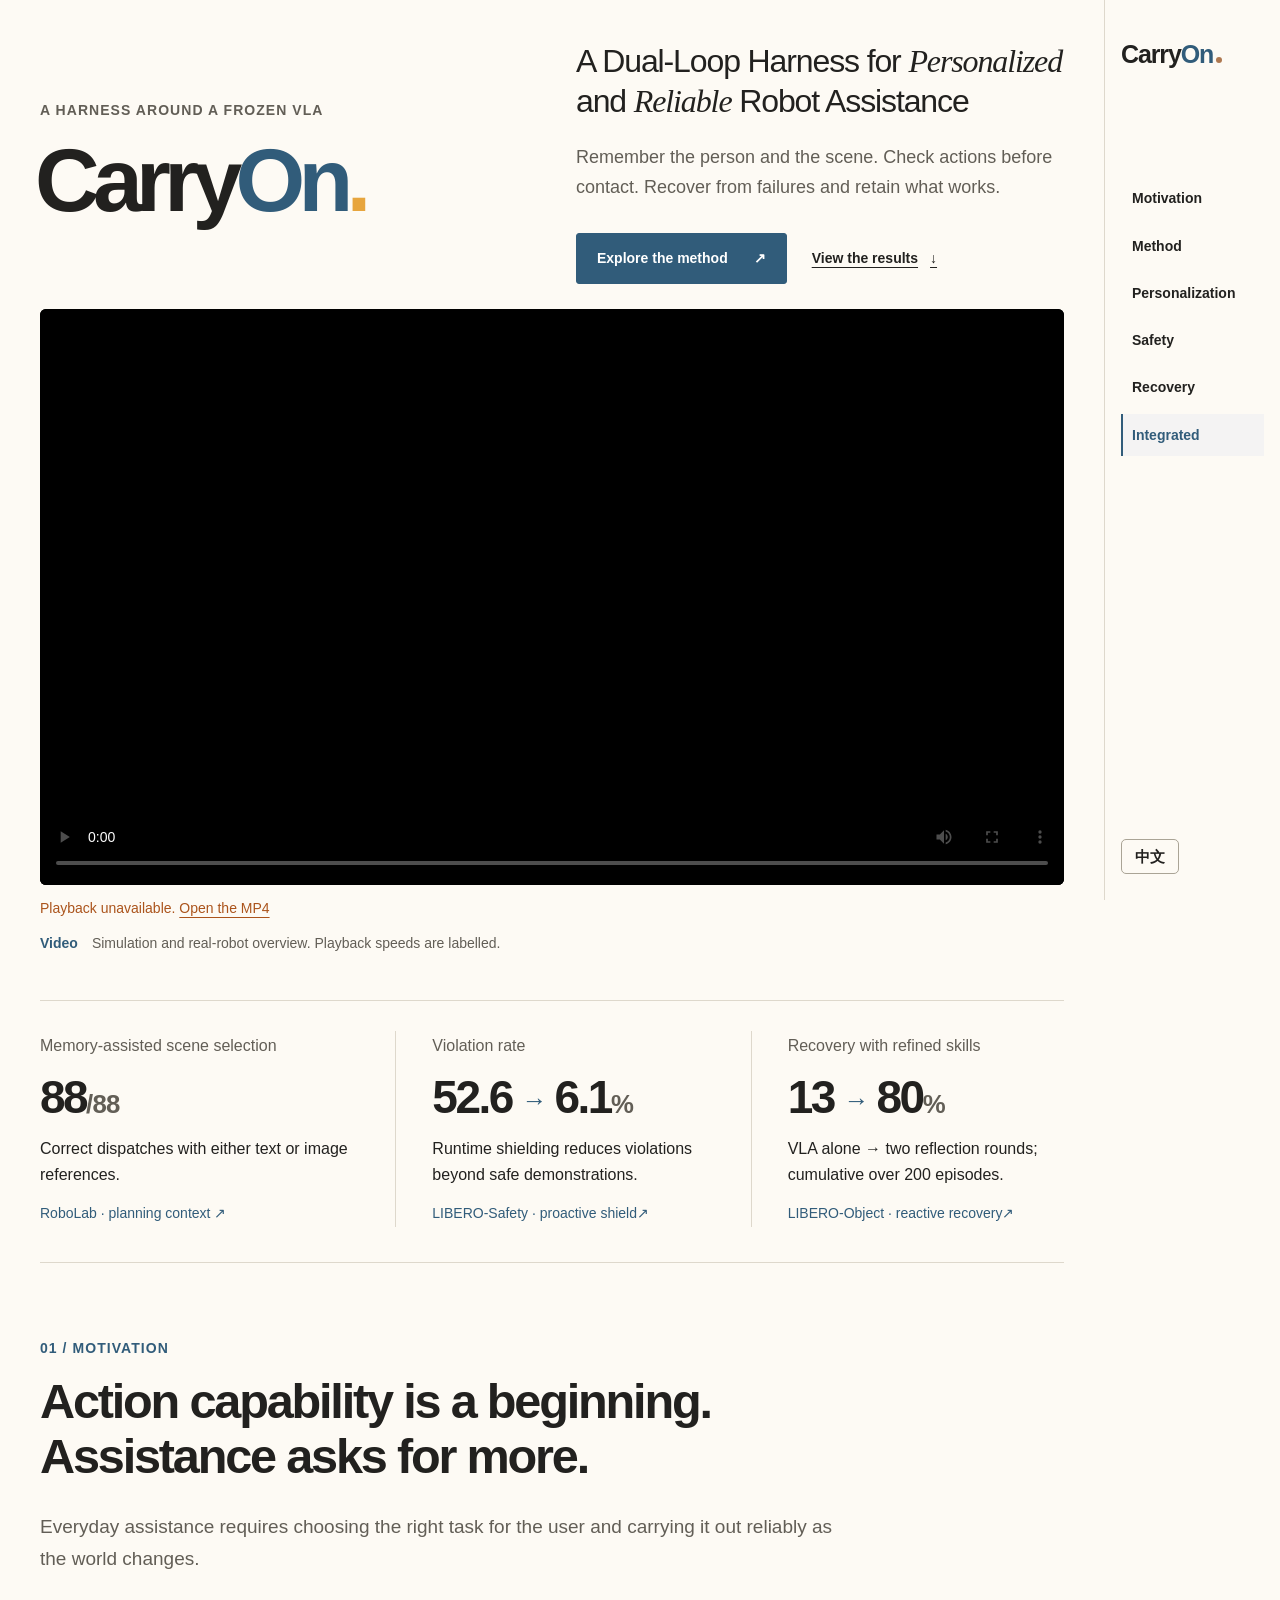
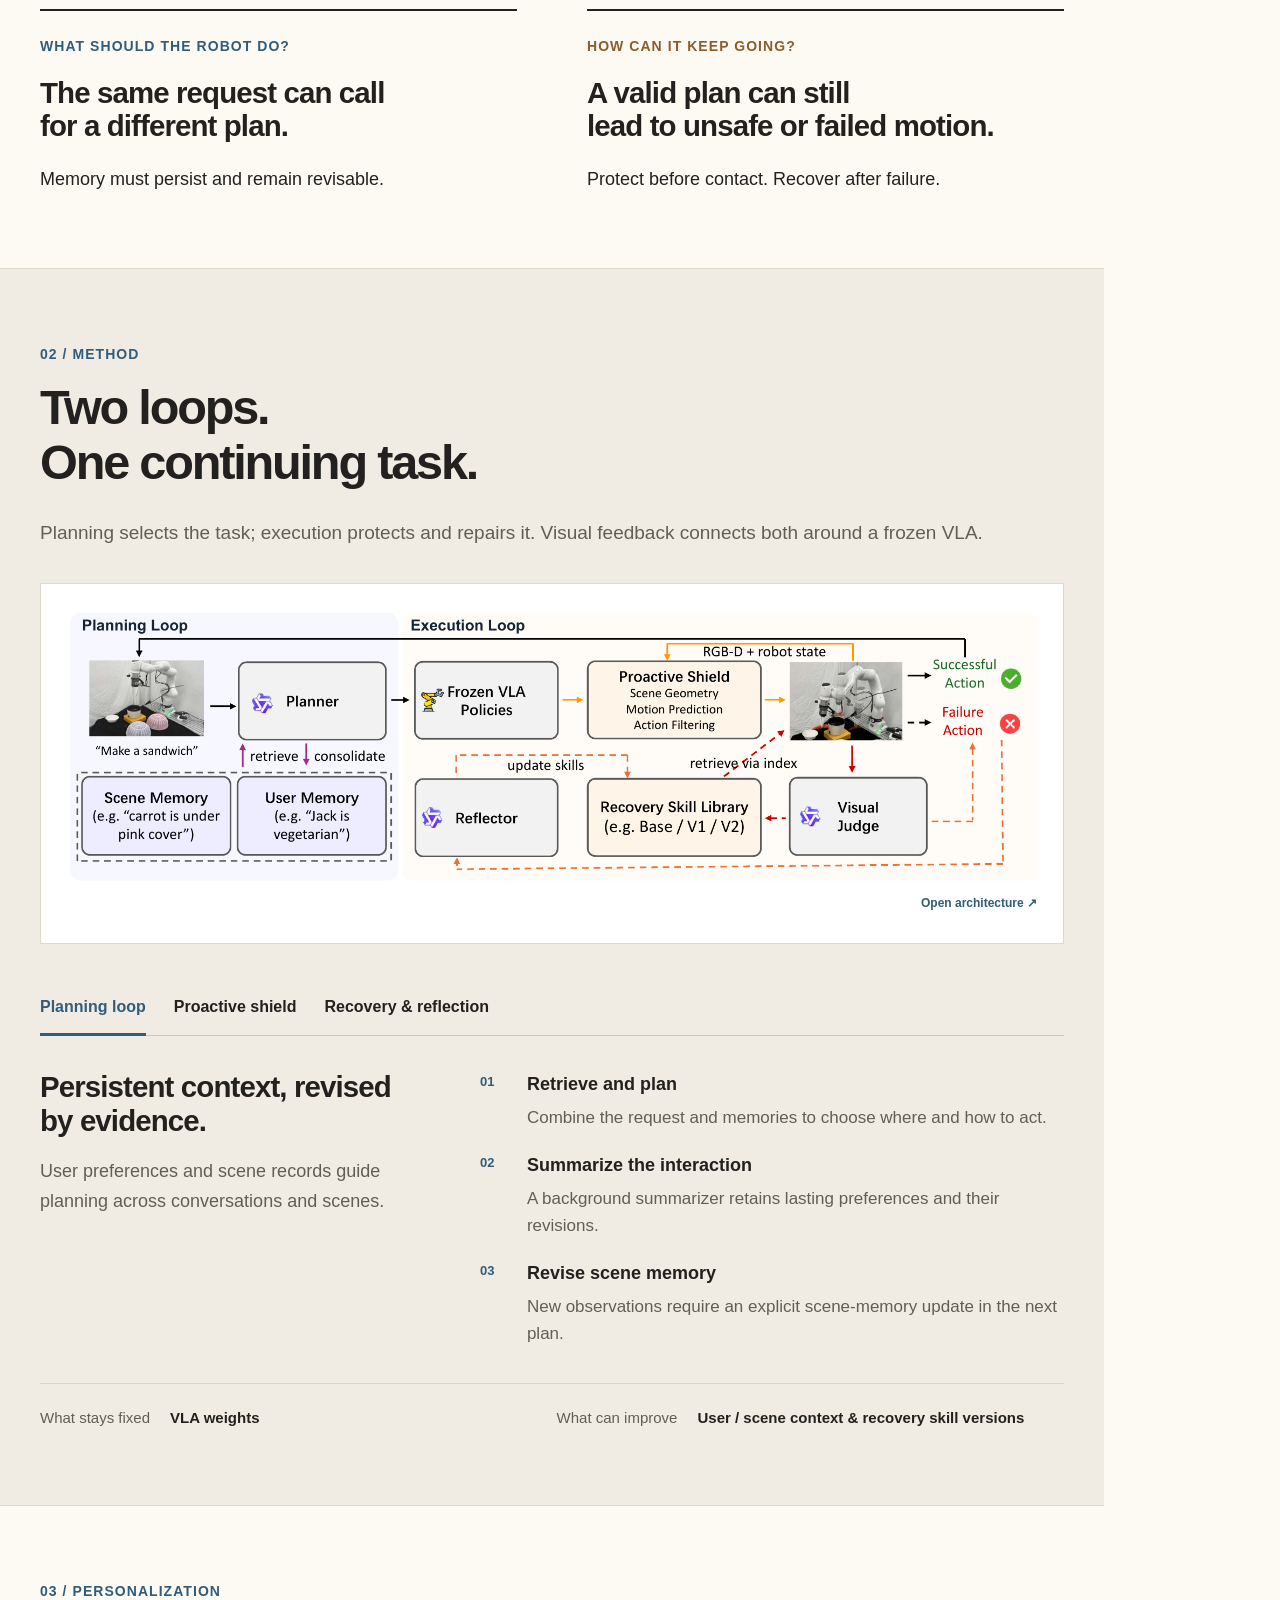
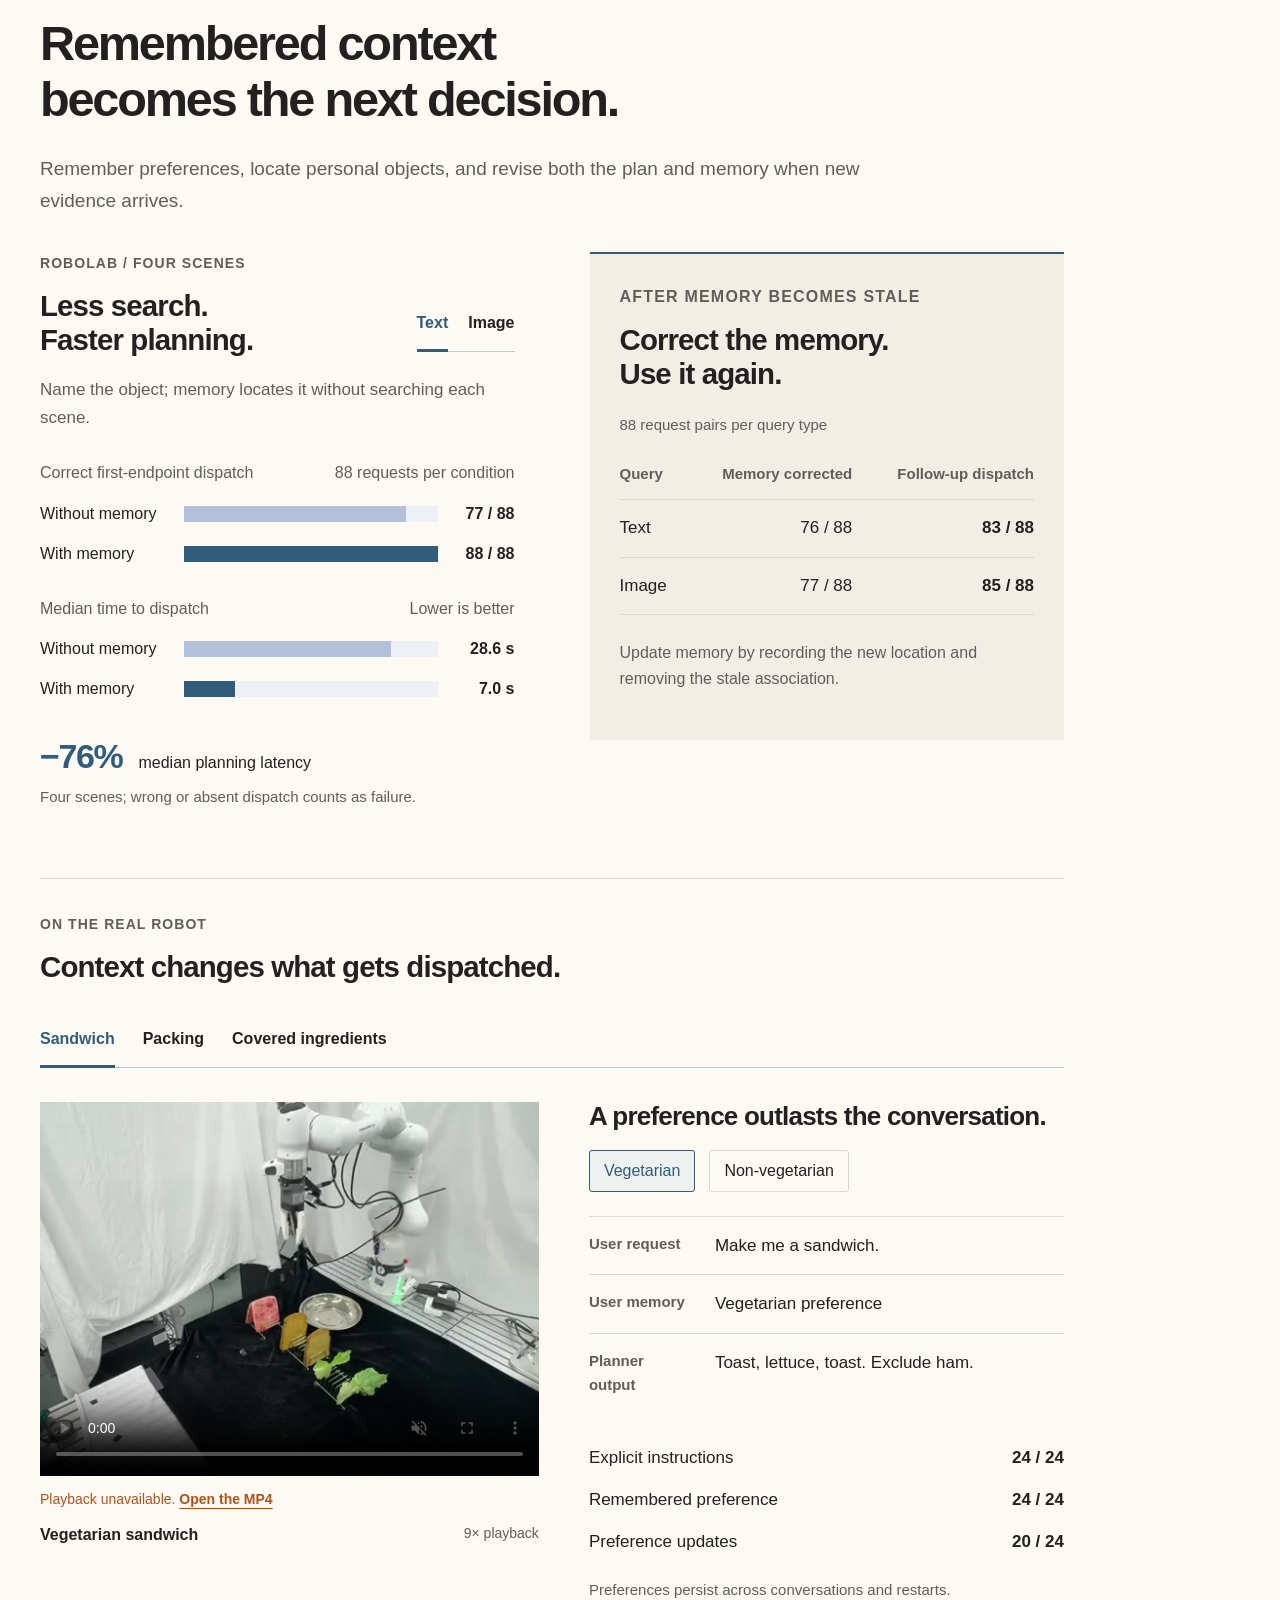
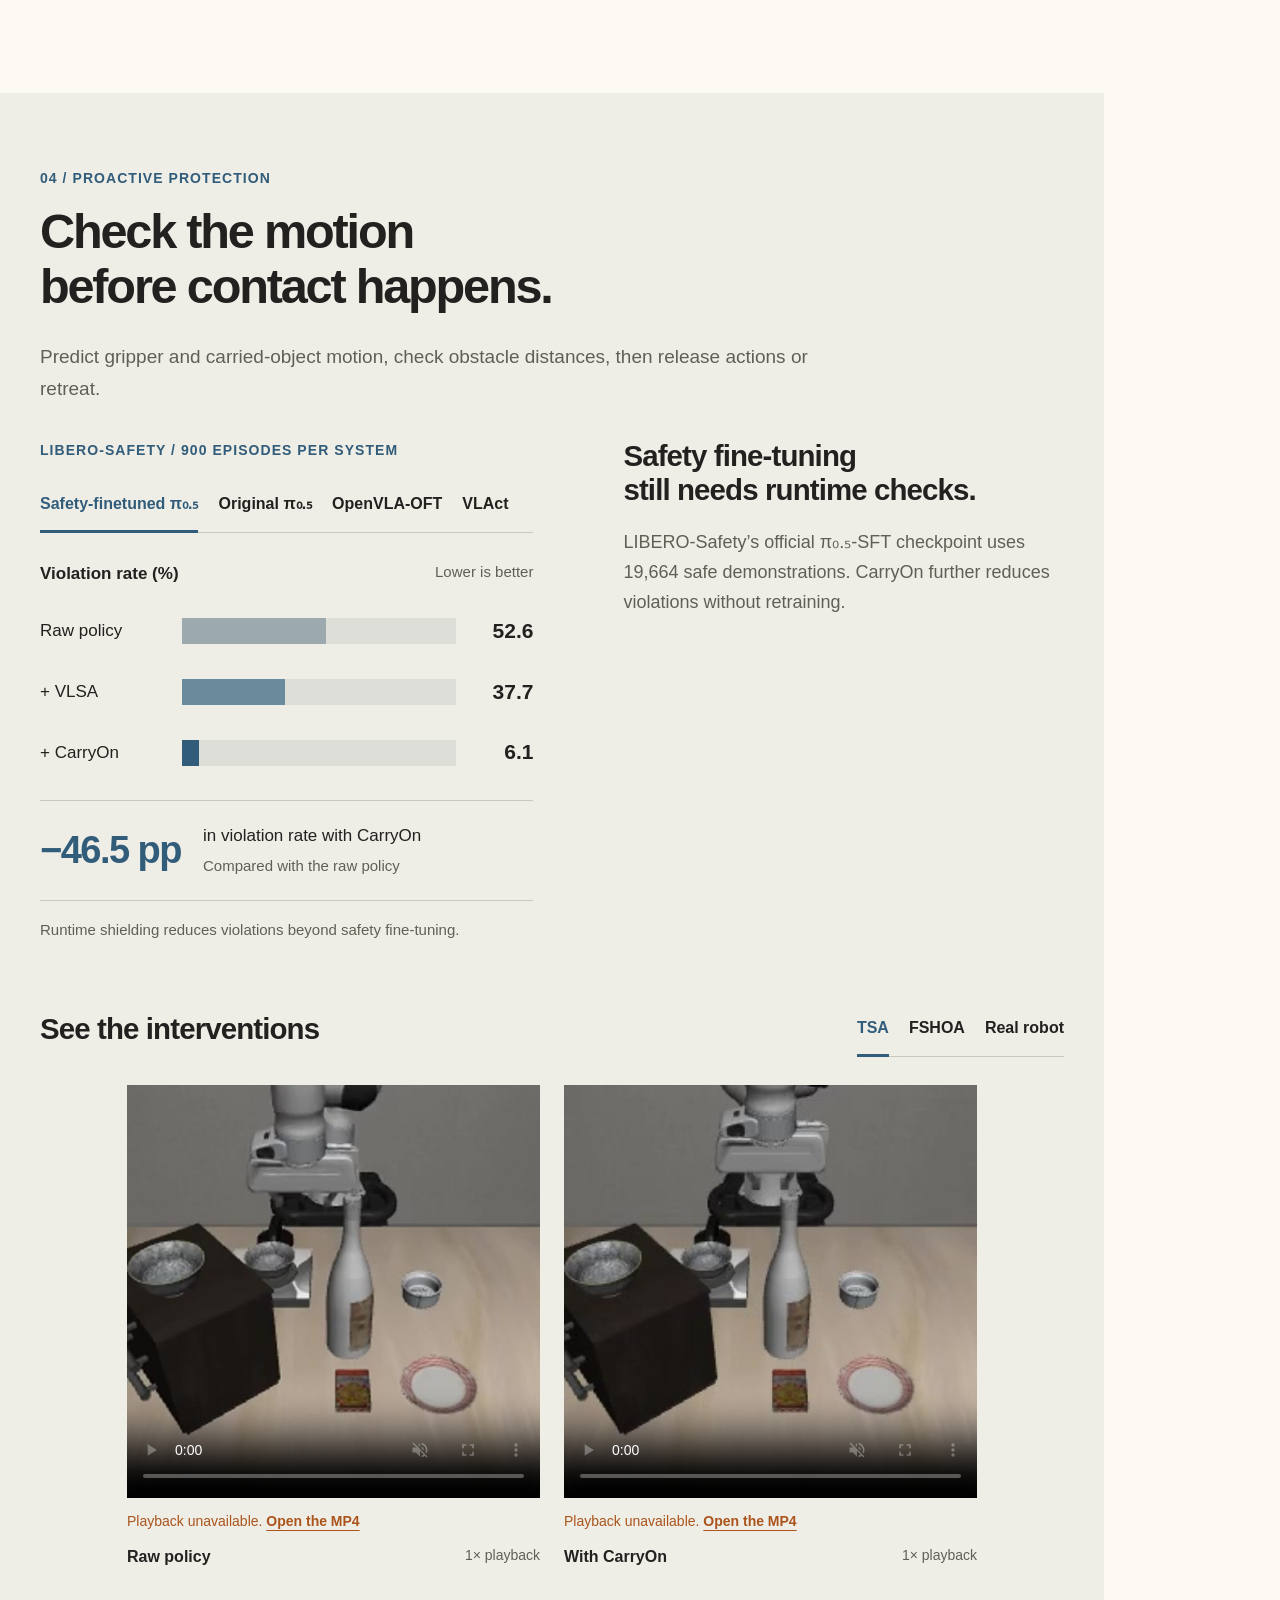
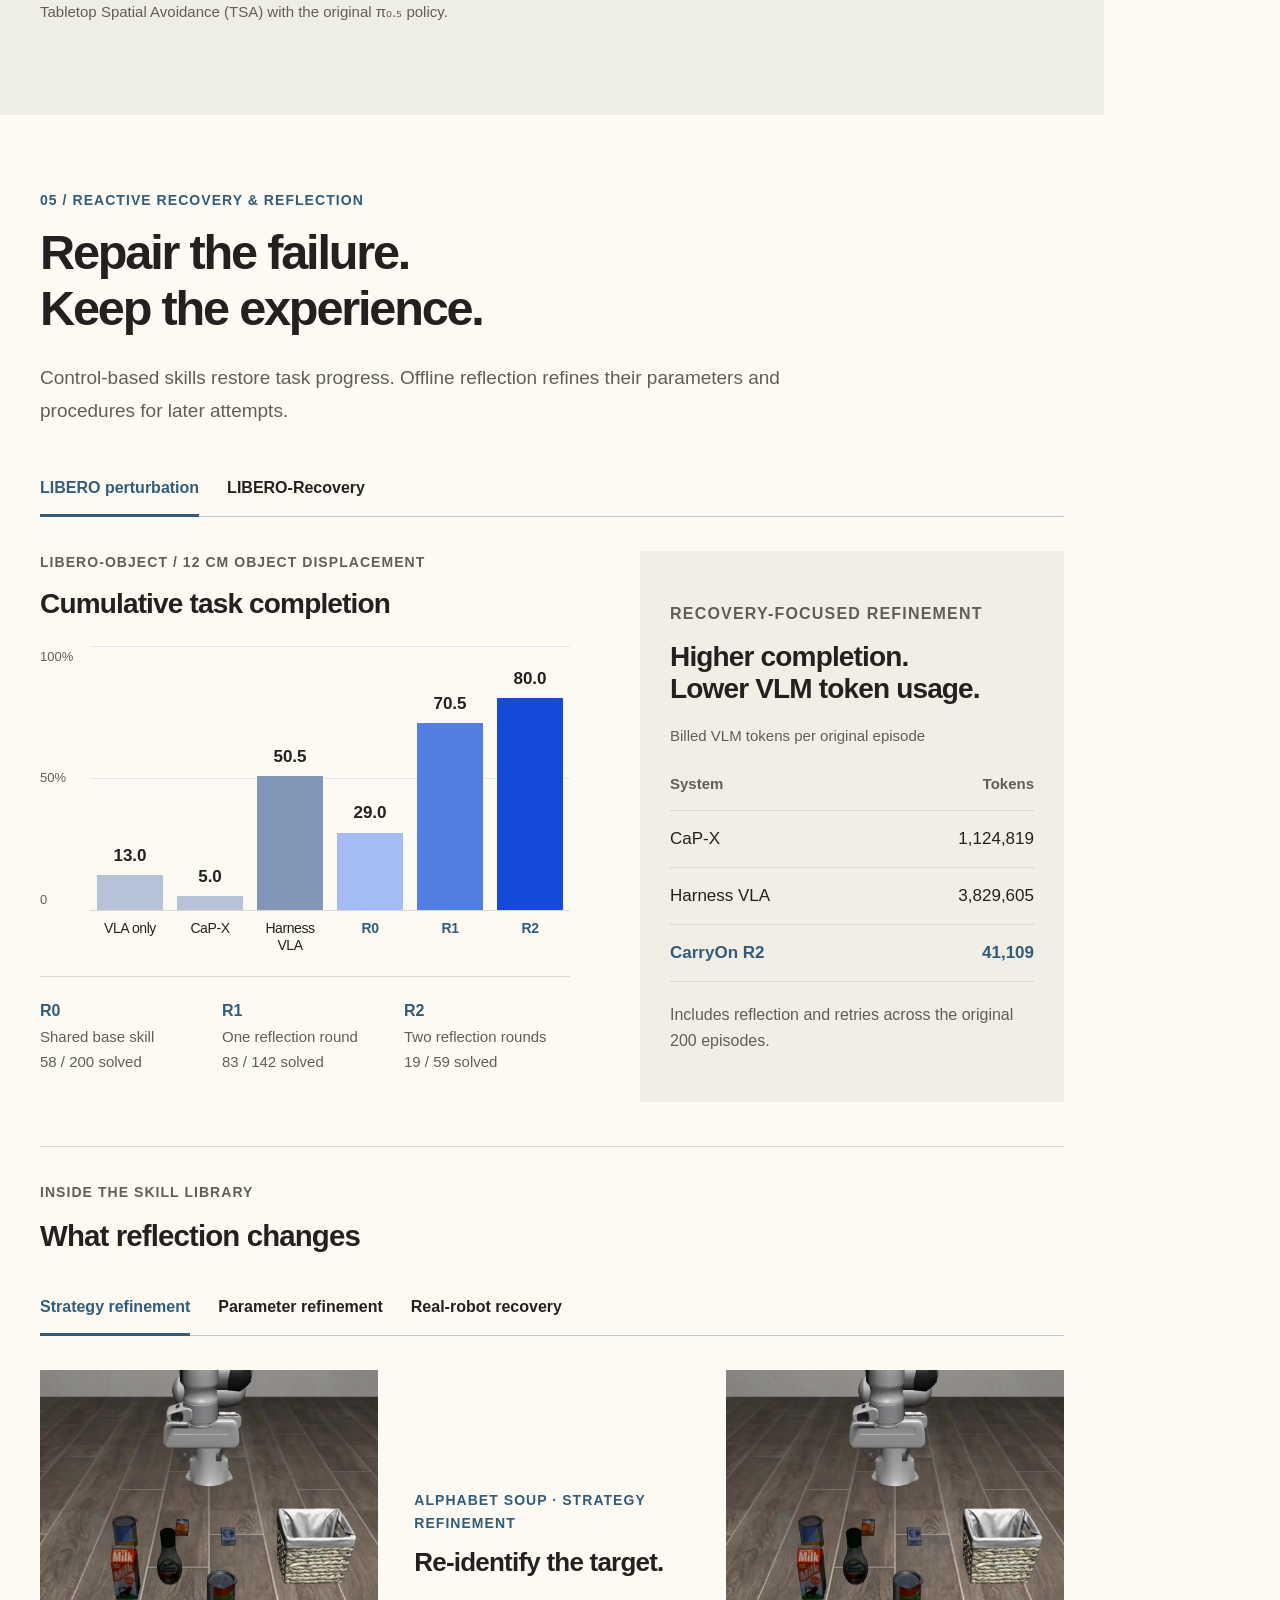
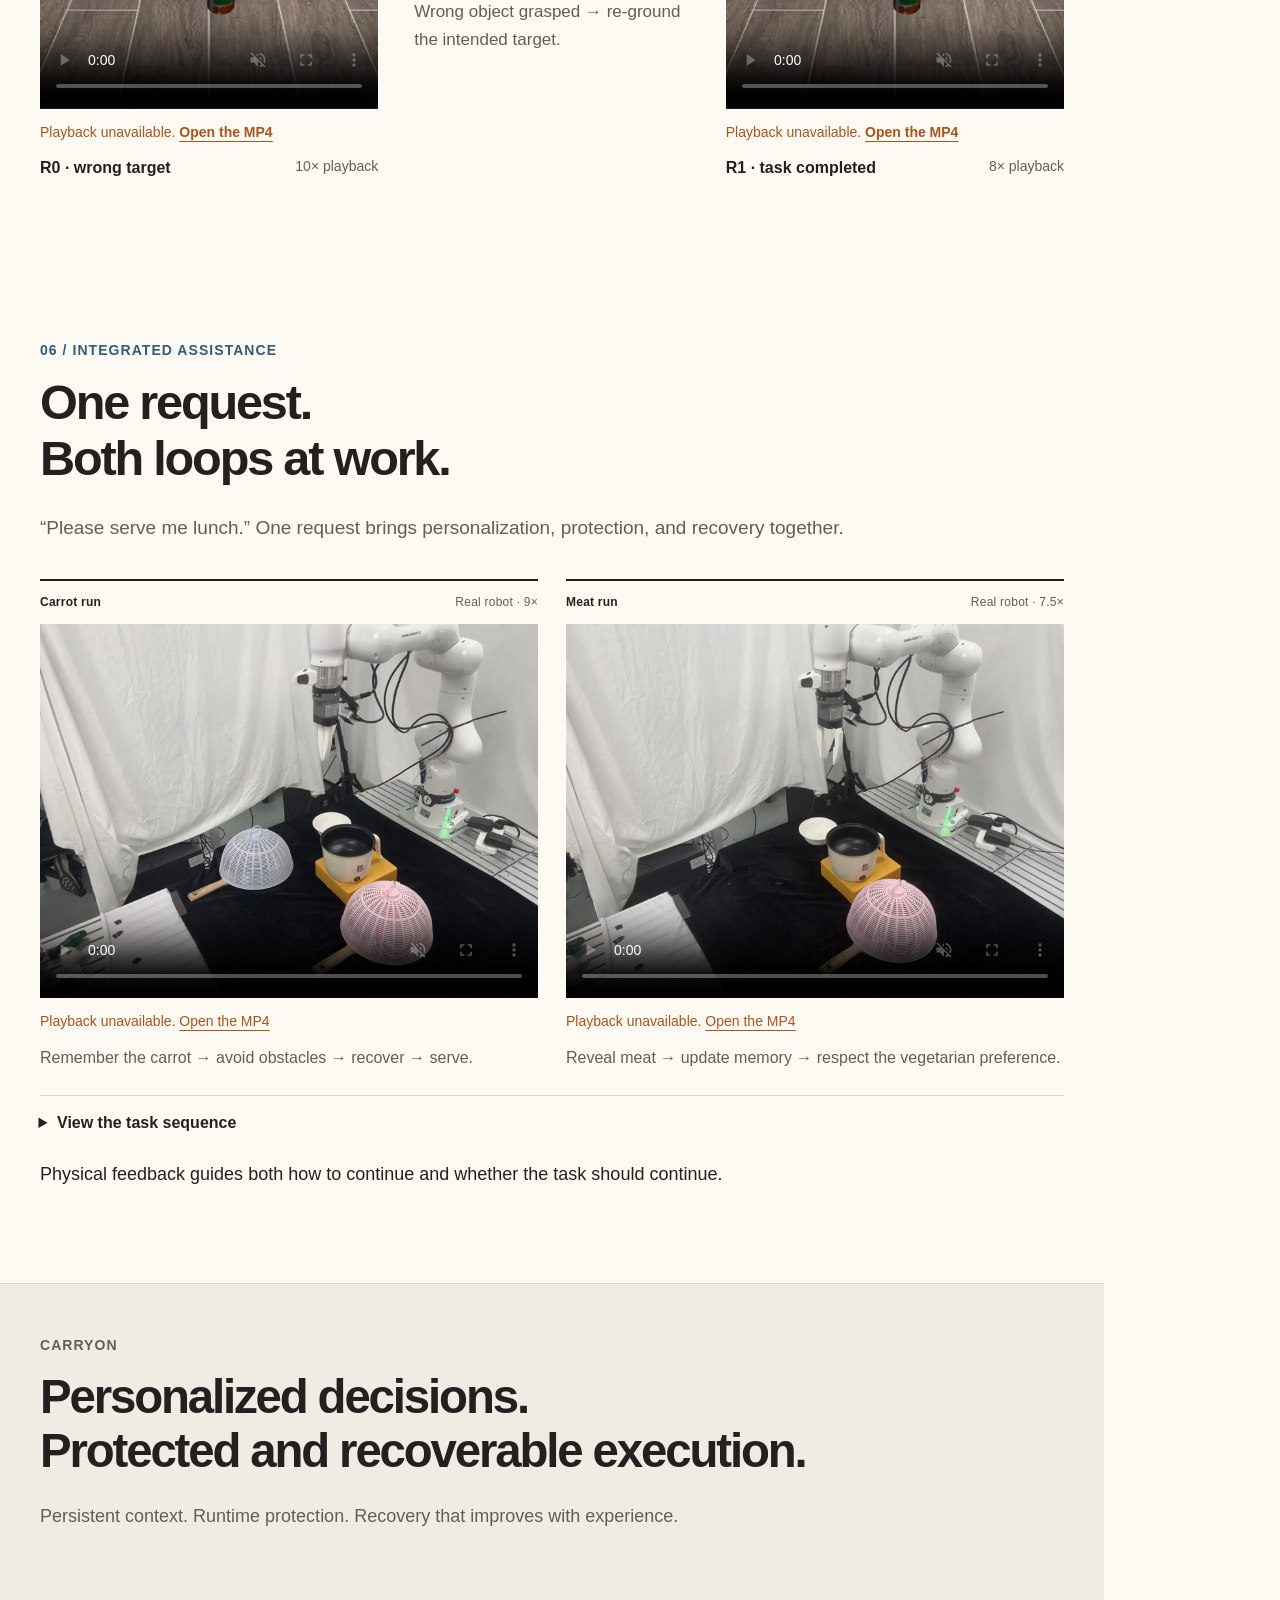
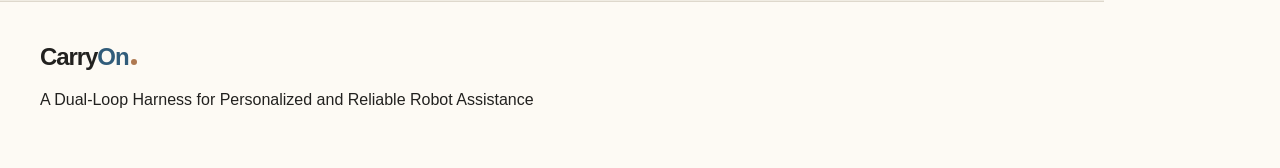
==== commit 4001cd13: "Update CarryOn overview video and refine bilingual copy" ====
--- a/CarryOn/index.html
+++ b/CarryOn/index.html
@@ -1,10 +1,10 @@
 <!doctype html>
-<html lang="en"><head><meta charset="utf-8"><meta name="viewport" content="width=device-width,initial-scale=1"><meta name="color-scheme" content="light"><meta name="description" content="CarryOn: a dual-loop harness for personalized and reliable robot assistance. Persistent context, proactive shielding, and reflective recovery around a frozen VLA."><link rel="canonical" href="https://vincent2311.github.io/Projects/CarryOn/"><meta name="theme-color" content="#164bd9"><title>CarryOn | Personalized and Reliable Robot Assistance</title><link rel="icon" type="image/svg+xml" href="data:image/svg+xml,%3Csvg xmlns='http://www.w3.org/2000/svg' viewBox='0 0 64 64'%3E%3Crect width='64' height='64' rx='15' fill='%23164bd9'/%3E%3Cpath d='M43 18a19 19 0 1 0 0 28' fill='none' stroke='white' stroke-width='7' stroke-linecap='round'/%3E%3Ccircle cx='45' cy='32' r='5' fill='%23fac46a'/%3E%3C/svg%3E"><link rel="stylesheet" href="style.css?v=20261014-sidebar-right"><script src="i18n.js?v=20261014-sidebar-right" defer></script><script src="app.js?v=20261014-sidebar-right" defer></script></head>
+<html lang="en"><head><meta charset="utf-8"><meta name="viewport" content="width=device-width,initial-scale=1"><meta name="color-scheme" content="light"><meta name="description" content="CarryOn: a dual-loop harness for personalized and reliable robot assistance. Persistent context, proactive shielding, and reflective recovery around a frozen VLA."><link rel="canonical" href="https://vincent2311.github.io/Projects/CarryOn/"><meta name="theme-color" content="#164bd9"><title>CarryOn | Personalized and Reliable Robot Assistance</title><link rel="icon" type="image/svg+xml" href="data:image/svg+xml,%3Csvg xmlns='http://www.w3.org/2000/svg' viewBox='0 0 64 64'%3E%3Crect width='64' height='64' rx='15' fill='%23164bd9'/%3E%3Cpath d='M43 18a19 19 0 1 0 0 28' fill='none' stroke='white' stroke-width='7' stroke-linecap='round'/%3E%3Ccircle cx='45' cy='32' r='5' fill='%23fac46a'/%3E%3C/svg%3E"><link rel="stylesheet" href="style.css?v=20261015-v8-copy"><script src="i18n.js?v=20261015-v8-copy" defer></script><script src="app.js?v=20261015-v8-copy" defer></script></head>
 <body><a class="skip" href="#main">Skip to content</a><button class="menu-button" type="button" aria-expanded="false" aria-controls="site-navigation" aria-label="Open navigation">Menu <span aria-hidden="true">+</span></button><header class="site-header site-sidebar" id="site-navigation"><div class="nav-wrap"><a class="wordmark" href="#top" aria-label="CarryOn home">Carry<span>On</span><i></i></a><nav id="navigation" aria-label="Main navigation"><a href="#motivation">Motivation</a><a href="#method">Method</a><a href="#personalization">Personalization</a><a href="#safety">Safety</a><a href="#recovery">Recovery</a><a href="#integrated">Integrated</a></nav><button class="language-toggle" type="button" id="language-toggle" aria-label="Switch to Chinese" lang="zh-CN">中文</button></div></header><button class="nav-backdrop" type="button" aria-label="Close navigation" tabindex="-1" hidden></button>
-<main id="main"><section class="hero hero-stacked container" id="top"><div class="hero-top"><div><p class="eyebrow">A harness around a frozen VLA</p><h1>Carry<span>On</span><b class="title-period">.</b></h1></div><div class="hero-copy"><p class="paper-title">A Dual-Loop Harness for <em>Personalized</em> and <em>Reliable</em> Robot Assistance</p><p class="hero-description">Remember the person and the scene. Check actions before contact. Recover from failures and retain what works.</p><div class="hero-actions"><a class="button primary" href="#method">Explore the method <span aria-hidden="true">↗</span></a><a class="text-link" href="#results">View the results <span aria-hidden="true">↓</span></a></div></div></div><figure class="overview-film" id="overview-video"><video src="assets/video/carryon-overview.mp4" poster="assets/video/carryon-overview.jpg" controls playsinline preload="metadata" aria-label="CarryOn overview video: personalization, safe execution, recovery and reflection, and an integrated real-robot task"></video><figcaption><span class="figure-number">Video</span><span>Simulation and real-robot overview. Playback speeds are labelled.</span></figcaption></figure></section><section class="headline-results container" id="results" aria-label="Core results"><div><span class="metric-name">Memory-assisted scene selection</span><strong>88<span>/88</span></strong><p>Correct dispatches with either text or image references.</p><a href="#personalization">RoboLab · planning context ↗</a></div><div><span class="metric-name">Violation rate</span><strong>52.6<span class="metric-arrow">→</span>6.1<span>%</span></strong><p>Runtime shielding reduces violations beyond safe demonstrations.</p><a href="#safety">LIBERO-Safety · proactive shield↗</a></div><div><span class="metric-name">Recovery with refined skills</span><strong>13<span class="metric-arrow">→</span>80<span>%</span></strong><p>VLA alone → two reflection rounds; cumulative over 200 episodes.</p><a href="#recovery">LIBERO-Object · reactive recovery↗</a></div></section>
+<main id="main"><section class="hero hero-stacked container" id="top"><div class="hero-top"><div><p class="eyebrow">A harness around a frozen VLA</p><h1>Carry<span>On</span><b class="title-period">.</b></h1></div><div class="hero-copy"><p class="paper-title">A Dual-Loop Harness for <em>Personalized</em> and <em>Reliable</em> Robot Assistance</p><p class="hero-description">Remember the person and the scene. Check actions before contact. Recover from failures and retain what works.</p><div class="hero-actions"><a class="button primary" href="#method">Explore the method <span aria-hidden="true">↗</span></a><a class="text-link" href="#results">View the results <span aria-hidden="true">↓</span></a></div></div></div><figure class="overview-film" id="overview-video"><video src="assets/video/carryon-v8.mp4" poster="assets/video/carryon-v8.jpg" controls playsinline preload="metadata" aria-label="CarryOn overview video: personalization, safe execution, recovery and reflection, and an integrated real-robot task"></video><figcaption><span class="figure-number">Video</span><span>Simulation and real-robot overview. Playback speeds are labelled.</span></figcaption></figure></section><section class="headline-results container" id="results" aria-label="Core results"><div><span class="metric-name">Memory-assisted scene selection</span><strong>88<span>/88</span></strong><p>Correct dispatches with either text or image references.</p><a href="#personalization">RoboLab · planning context ↗</a></div><div><span class="metric-name">Violation rate</span><strong>52.6<span class="metric-arrow">→</span>6.1<span>%</span></strong><p>Runtime shielding reduces violations beyond safe demonstrations.</p><a href="#safety">LIBERO-Safety · proactive shield↗</a></div><div><span class="metric-name">Recovery with refined skills</span><strong>13<span class="metric-arrow">→</span>80<span>%</span></strong><p>VLA alone → two reflection rounds; cumulative over 200 episodes.</p><a href="#recovery">LIBERO-Object · reactive recovery↗</a></div></section>
 <section class="section container" id="motivation"><div class="section-heading"><p class="eyebrow">01 / Motivation</p><h2>Action capability is a beginning.<br>Assistance asks for more.</h2><p>Everyday assistance requires choosing the right task for the user and carrying it out reliably as the world changes.</p></div><div class="challenge-grid"><article><span class="small-label blue">What should the robot do?</span><h3>The same request can call<br>for a different plan.</h3><p class="challenge-answer">Memory must persist and remain revisable.</p></article><article><span class="small-label amber">How can it keep going?</span><h3>A valid plan can still<br>lead to unsafe or failed motion.</h3><p class="challenge-answer">Protect before contact. Recover after failure.</p></article></div></section>
 <section class="method-section" id="method"><div class="container section"><div class="section-heading"><p class="eyebrow">02 / Method</p><h2>Two loops.<br>One continuing task.</h2><p>Planning selects the task; execution protects and repairs it. Visual feedback connects both around a frozen VLA.</p></div><figure class="architecture"><button class="figure-button" data-figure="assets/architecture.png" data-title="CarryOn dual-loop architecture" aria-label="Enlarge CarryOn architecture"><img src="assets/architecture.png" width="1800" height="505" alt="Planning with user and scene memories, execution shielding, visual feedback, and reflective recovery" loading="lazy"><span>Open architecture ↗</span></button></figure><div class="method-tabs tabs" role="tablist" aria-label="Explore the method"><button role="tab" aria-selected="true" aria-controls="method-panel" id="method-planning" data-method="planning">Planning loop</button><button role="tab" aria-selected="false" aria-controls="method-panel" id="method-shield" data-method="shield" tabindex="-1">Proactive shield</button><button role="tab" aria-selected="false" aria-controls="method-panel" id="method-recovery" data-method="recovery" tabindex="-1">Recovery & reflection</button></div><div id="method-panel" class="method-panel" role="tabpanel" aria-labelledby="method-planning" tabindex="0"></div><div class="fixed-policy"><span>What stays fixed</span><strong>VLA weights</strong><span>What can improve</span><strong>User / scene context & recovery skill versions</strong></div></div></section>
-<section class="section container" id="personalization"><div class="section-heading"><p class="eyebrow">03 / Personalization</p><h2>Remembered context<br>becomes the next decision.</h2><p>Remember preferences, locate personal objects, and revise both the plan and memory when new evidence arrives.</p></div><div class="evidence-split"><div><div class="section-subhead"><div><p class="small-label">RoboLab / four scenes</p><h3>Less search.<br>More ways to ask.</h3></div><div class="tabs compact" role="tablist" aria-label="RoboLab query mode"><button role="tab" id="query-text" aria-selected="true" aria-controls="query-panel" data-query="text">Text</button><button role="tab" id="query-image" aria-selected="false" aria-controls="query-panel" data-query="image" tabindex="-1">Image</button></div></div><div id="query-panel" role="tabpanel" aria-labelledby="query-text" tabindex="0"></div></div><div class="revision-block"><p class="small-label">After memory becomes stale</p><h3>Correct the memory.<br>Use it again.</h3><table><caption>88 request pairs per query type</caption><thead><tr><th scope="col">Query</th><th scope="col">Memory corrected</th><th scope="col">Follow-up dispatch</th></tr></thead><tbody><tr><th scope="row">Text</th><td>76 / 88</td><td><strong>83 / 88</strong></td></tr><tr><th scope="row">Image</th><td>77 / 88</td><td><strong>85 / 88</strong></td></tr></tbody></table><p>Correction requires writing the new location <em>and</em> removing the stale association.</p></div></div><div class="real-personalization"><div class="section-subhead"><div><p class="small-label">On the real robot</p><h3>Context changes what gets dispatched.</h3></div></div><div class="tabs" role="tablist" aria-label="Personalized assistance demonstrations"><button role="tab" id="demo-sandwich" aria-selected="true" aria-controls="demo-panel" data-demo="sandwich">Sandwich</button><button role="tab" id="demo-packing" aria-selected="false" aria-controls="demo-panel" data-demo="packing" tabindex="-1">Packing</button><button role="tab" id="demo-covered" aria-selected="false" aria-controls="demo-panel" data-demo="covered" tabindex="-1">Covered ingredients</button></div><div id="demo-panel" role="tabpanel" aria-labelledby="demo-sandwich" tabindex="0"></div></div></section>
+<section class="section container" id="personalization"><div class="section-heading"><p class="eyebrow">03 / Personalization</p><h2>Remembered context<br>becomes the next decision.</h2><p>Remember preferences, locate personal objects, and revise both the plan and memory when new evidence arrives.</p></div><div class="evidence-split"><div><div class="section-subhead"><div><p class="small-label">RoboLab / four scenes</p><h3>Less search.<br>Faster planning.</h3></div><div class="tabs compact" role="tablist" aria-label="RoboLab query mode"><button role="tab" id="query-text" aria-selected="true" aria-controls="query-panel" data-query="text">Text</button><button role="tab" id="query-image" aria-selected="false" aria-controls="query-panel" data-query="image" tabindex="-1">Image</button></div></div><div id="query-panel" role="tabpanel" aria-labelledby="query-text" tabindex="0"></div></div><div class="revision-block"><p class="small-label">After memory becomes stale</p><h3>Correct the memory.<br>Use it again.</h3><table><caption>88 request pairs per query type</caption><thead><tr><th scope="col">Query</th><th scope="col">Memory corrected</th><th scope="col">Follow-up dispatch</th></tr></thead><tbody><tr><th scope="row">Text</th><td>76 / 88</td><td><strong>83 / 88</strong></td></tr><tr><th scope="row">Image</th><td>77 / 88</td><td><strong>85 / 88</strong></td></tr></tbody></table><p>Update memory by recording the new location and removing the stale association.</p></div></div><div class="real-personalization"><div class="section-subhead"><div><p class="small-label">On the real robot</p><h3>Context changes what gets dispatched.</h3></div></div><div class="tabs" role="tablist" aria-label="Personalized assistance demonstrations"><button role="tab" id="demo-sandwich" aria-selected="true" aria-controls="demo-panel" data-demo="sandwich">Sandwich</button><button role="tab" id="demo-packing" aria-selected="false" aria-controls="demo-panel" data-demo="packing" tabindex="-1">Packing</button><button role="tab" id="demo-covered" aria-selected="false" aria-controls="demo-panel" data-demo="covered" tabindex="-1">Covered ingredients</button></div><div id="demo-panel" role="tabpanel" aria-labelledby="demo-sandwich" tabindex="0"></div></div></section>
 <section class="safety-section" id="safety"><div class="container section"><div class="section-heading"><p class="eyebrow">04 / Proactive protection</p><h2>Check the motion<br>before contact happens.</h2><p>Predict gripper and carried-object motion, check obstacle distances, then release actions or retreat.</p></div><div class="safety-evidence"><div><p class="small-label">LIBERO-Safety / 900 episodes per system</p><div class="tabs compact" role="tablist" aria-label="Safety policy checkpoint"><button role="tab" id="safety-sft" aria-selected="true" aria-controls="safety-panel" data-safety="sft">Safety-finetuned π₀.₅</button><button role="tab" id="safety-original" aria-selected="false" aria-controls="safety-panel" data-safety="original" tabindex="-1">Original π₀.₅</button><button role="tab" id="safety-openvla" aria-selected="false" aria-controls="safety-panel" data-safety="openvla" tabindex="-1">OpenVLA-OFT</button><button role="tab" id="safety-vlact" aria-selected="false" aria-controls="safety-panel" data-safety="vlact" tabindex="-1">VLAct</button></div><div id="safety-panel" role="tabpanel" aria-labelledby="safety-sft" tabindex="0"></div></div><aside class="safety-reading"><h3>Safety fine-tuning<br> still needs runtime checks.</h3><p>LIBERO-Safety’s official π₀.₅-SFT checkpoint uses 19,664 safe demonstrations. CarryOn further reduces violations without retraining.</p></aside></div><div class="comparison-heading"><h3>See the interventions</h3><div class="tabs compact" role="tablist" aria-label="Safety demonstration setting"><button role="tab" id="safevideo-tsa" aria-selected="true" aria-controls="safety-videos" data-safevideo="tsa">TSA</button><button role="tab" id="safevideo-fshoa" aria-selected="false" aria-controls="safety-videos" data-safevideo="fshoa" tabindex="-1">FSHOA</button><button role="tab" id="safevideo-real" aria-selected="false" aria-controls="safety-videos" data-safevideo="real" tabindex="-1">Real robot</button></div></div><div id="safety-videos" role="tabpanel" aria-labelledby="safevideo-tsa" tabindex="0"></div></div></section>
 <section class="section container" id="recovery"><div class="section-heading"><p class="eyebrow">05 / Reactive recovery & reflection</p><h2>Repair the failure.<br>Keep the experience.</h2><p>Control-based skills restore task progress. Offline reflection refines their parameters and procedures for later attempts.</p></div><div class="tabs bench-tabs" role="tablist" aria-label="Simulation benchmark"><button role="tab" id="bench-perturbation" aria-selected="true" aria-controls="bench-panel" data-bench="perturbation">LIBERO perturbation</button><button role="tab" id="bench-recorded" aria-selected="false" aria-controls="bench-panel" data-bench="recorded" tabindex="-1">LIBERO-Recovery</button></div><div id="bench-panel" role="tabpanel" aria-labelledby="bench-perturbation" tabindex="0"><div class="recovery-evidence" data-bench-block="perturbation"><div><p class="small-label">LIBERO-Object / 12 cm object displacement</p><h3>Cumulative task completion</h3><div class="recovery-chart" role="img" aria-label="Task completion: VLA only 13%, CaP-X 5%, Harness VLA 50.5%, CarryOn R0 29%, R1 70.5%, R2 80%"><div class="chart-y"><span>100%</span><span>50%</span><span>0</span></div><div class="columns"><div class="column"><b>13.0</b><i style="--value:13;--bar:#b6c2d8"></i><span>VLA only</span></div><div class="column"><b>5.0</b><i style="--value:5;--bar:#b6c2d8"></i><span>CaP-X</span></div><div class="column"><b>50.5</b><i style="--value:50.5;--bar:#8296b8"></i><span>Harness<br>VLA</span></div><div class="column ours"><b>29.0</b><i style="--value:29;--bar:#a4bcf4"></i><span>R0</span></div><div class="column ours"><b>70.5</b><i style="--value:70.5;--bar:#527ee2"></i><span>R1</span></div><div class="column ours"><b>80.0</b><i style="--value:80;--bar:#164bd9"></i><span>R2</span></div></div></div><div class="rounds"><span><b>R0</b> Shared base skill<br>58 / 200 solved</span><span><b>R1</b> One reflection round<br>83 / 142 solved</span><span><b>R2</b> Two reflection rounds<br>19 / 59 solved</span></div></div><aside class="token-block"><p class="small-label">Recovery-focused refinement</p><h3>Higher completion.<br>Lower VLM token usage.</h3><table><caption>Billed VLM tokens per original episode</caption><thead><tr><th scope="col">System</th><th scope="col">Tokens</th></tr></thead><tbody><tr><th scope="row">CaP-X</th><td>1,124,819</td></tr><tr><th scope="row">Harness VLA</th><td>3,829,605</td></tr><tr class="ours-row"><th scope="row">CarryOn R2</th><td>41,109</td></tr></tbody></table><p>Includes reflection and retries across the original 200 episodes.</p></aside></div><div class="recovery-evidence recovery-recorded" data-bench-block="recorded" hidden><div><p class="small-label">LIBERO-Recovery / 770 recorded failure states</p><h3>Recovery from recorded failures</h3><div class="recovery-chart" role="img" aria-label="Task completion: pure VLA 32.1%, CarryOn R0 50.0%, R1 73.9%, R2 76.1%"><div class="chart-y"><span>100%</span><span>50%</span><span>0</span></div><div class="columns"><div class="column"><b>32.1</b><i style="--value:32.1;--bar:#b6c2d8"></i><span>Pure VLA</span></div><div class="column ours"><b>50.0</b><i style="--value:50;--bar:#a4bcf4"></i><span>R0</span></div><div class="column ours"><b>73.9</b><i style="--value:73.9;--bar:#527ee2"></i><span>R1</span></div><div class="column ours"><b>76.1</b><i style="--value:76.1;--bar:#164bd9"></i><span>R2</span></div></div></div><div class="rounds"><span><b>R0</b> Shared base skill<br>385 / 770 solved</span><span><b>R1</b> One reflection round<br>184 / 385 solved</span><span><b>R2</b> Two reflection rounds<br>17 / 201 solved</span></div></div><aside class="token-block"><p class="small-label">Recovery-focused refinement</p><h3>+17.9 points<br>from base recovery.</h3><table><caption>Billed VLM tokens per original case</caption><thead><tr><th scope="col">System</th><th scope="col">Tokens</th></tr></thead><tbody><tr><th scope="row">Pure VLA</th><td>0</td></tr><tr><th scope="row">CarryOn R0</th><td>2,674</td></tr><tr class="ours-row"><th scope="row">CarryOn R2</th><td>7,159</td></tr></tbody></table><p>Includes reflection and retries across the original 770 cases.</p></aside></div></div><div class="case-study"><div class="section-subhead"><div><p class="small-label">Inside the skill library</p><h3>What reflection changes</h3></div></div><div class="tabs" role="tablist" aria-label="Recovery refinement examples"><button role="tab" id="case-strategy" aria-selected="true" aria-controls="case-panel" data-case="strategy">Strategy refinement</button><button role="tab" id="case-height" aria-selected="false" aria-controls="case-panel" data-case="height" tabindex="-1">Parameter refinement</button><button role="tab" id="case-real" aria-selected="false" aria-controls="case-panel" data-case="real" tabindex="-1">Real-robot recovery</button></div><div id="case-panel" role="tabpanel" aria-labelledby="case-strategy" tabindex="0"></div></div></section>
 <section class="section container" id="integrated"><div class="section-heading"><p class="eyebrow">06 / Integrated assistance</p><h2>One request.<br>Both loops at work.</h2><p>“Please serve me lunch.” One request brings personalization, protection, and recovery together.</p></div><div class="integrated-runs"><figure class="hero-film"><div class="film-head"><span>Carrot run</span><span>Real robot · 9×</span></div><video poster="assets/video/integrated.jpg" src="assets/video/integrated.mp4" controls muted playsinline preload="metadata" aria-label="Robot serves a carrot while avoiding an obstacle and recovering after the carrot is taken away"></video><figcaption><span>Remember the carrot → avoid obstacles → recover → serve.</span></figcaption></figure><figure class="hero-film"><div class="film-head"><span>Meat run</span><span>Real robot · 7.5×</span></div><video poster="assets/video/revealed-meat.jpg" src="assets/video/revealed-meat.mp4" controls muted playsinline preload="metadata" aria-label="Robot uncovers meat under the lid, updates scene memory, and declines to serve"></video><figcaption><span>Reveal meat → update memory → respect the vegetarian preference.</span></figcaption></figure></div><details class="keyframe-details"><summary>View the task sequence</summary><figure class="integrated-keyframes"><img src="assets/integrated-keyframes.jpg" loading="lazy" alt="Keyframes of the carrot run (a to h) and the meat run (i to l)"><figcaption>(a–h) Personalized serving with protection and recovery. (i–l) New evidence changes the plan.</figcaption></figure></details><div class="integrated-analysis"><p>Physical feedback guides both how to continue and whether the task should continue.</p></div></section><section class="closing"><div class="container"><p class="eyebrow">CarryOn</p><h2>Personalized decisions.<br>Protected and recoverable execution.</h2><p>Persistent context. Runtime protection. Recovery that improves with experience.</p></div></section></main>
--- a/CarryOn/style.css
+++ b/CarryOn/style.css
@@ -132,3 +132,6 @@
 @media (max-width: 600px) {
   .challenge-grid .challenge-answer { font-size: 17px; }
 }
+
+/* Let the Chinese motivation title use the full content width. */
+html[lang="zh-CN"] #motivation .section-heading { max-width: none; }
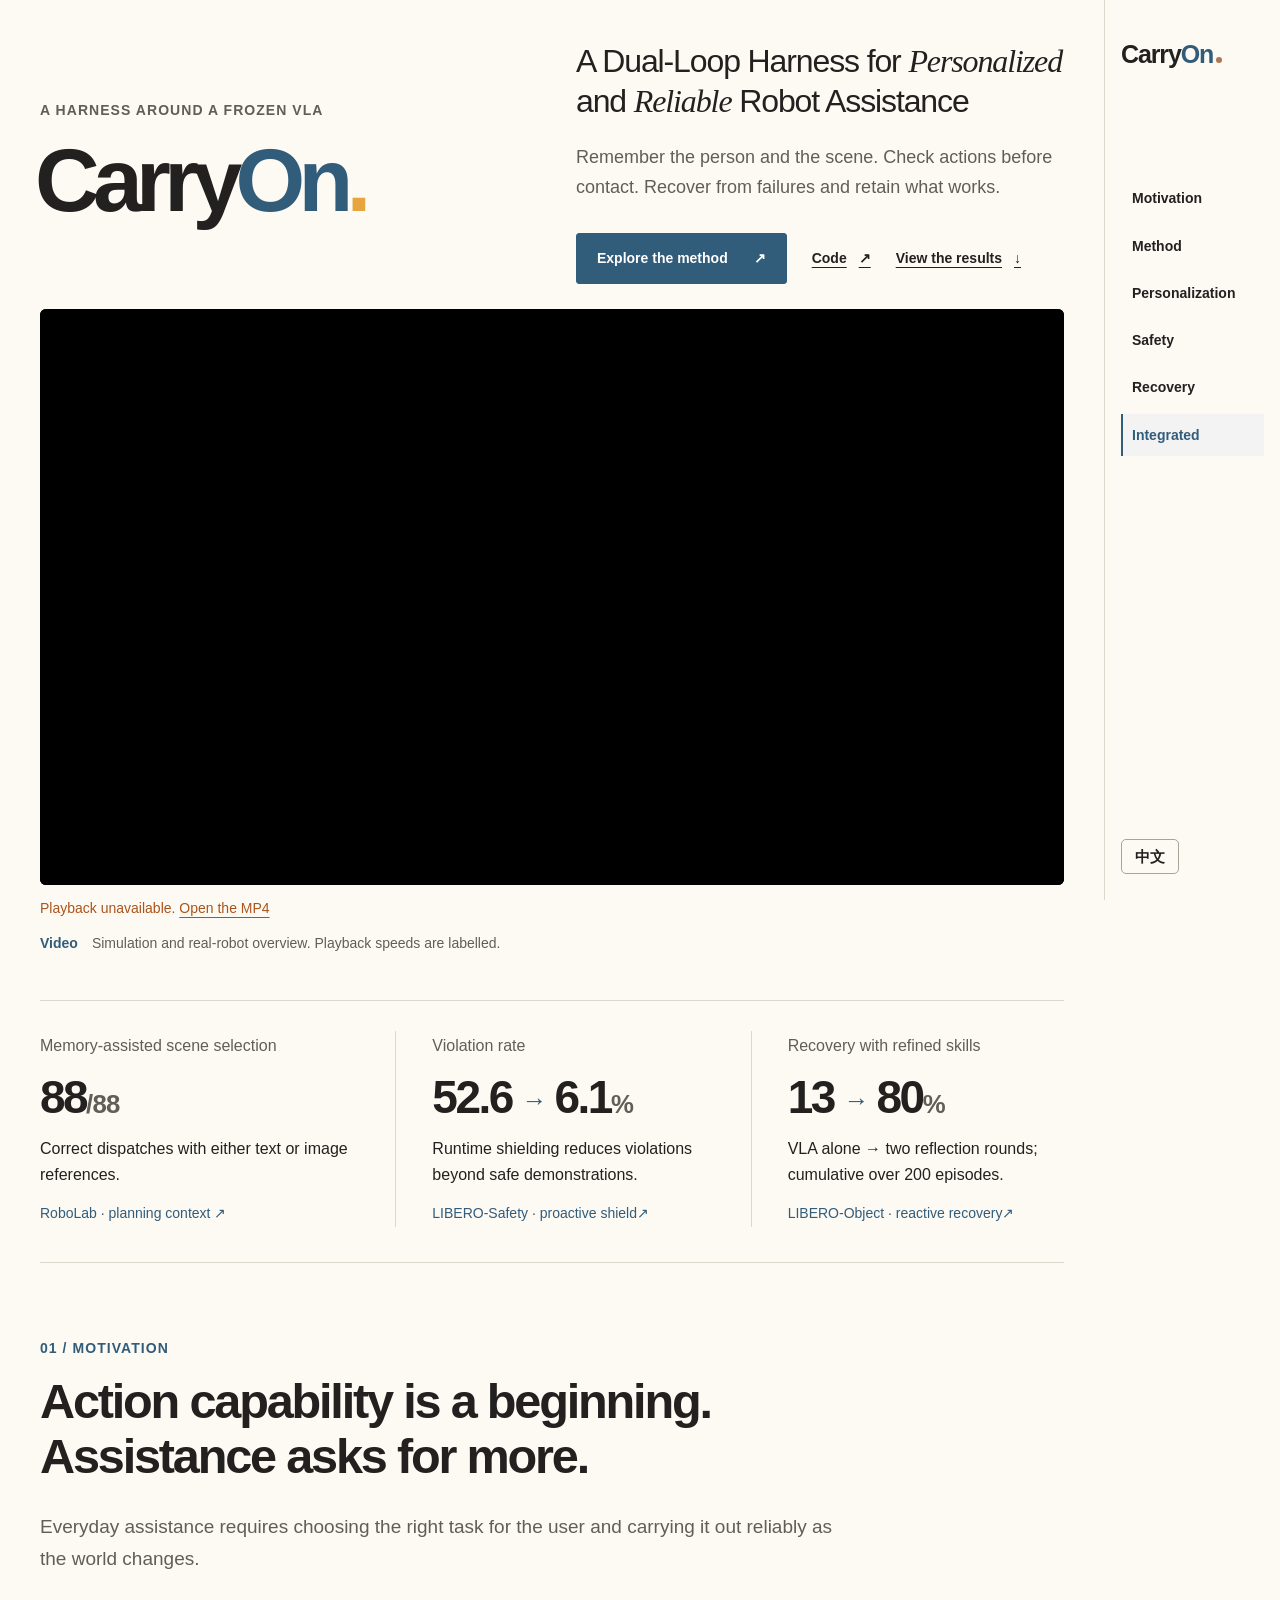
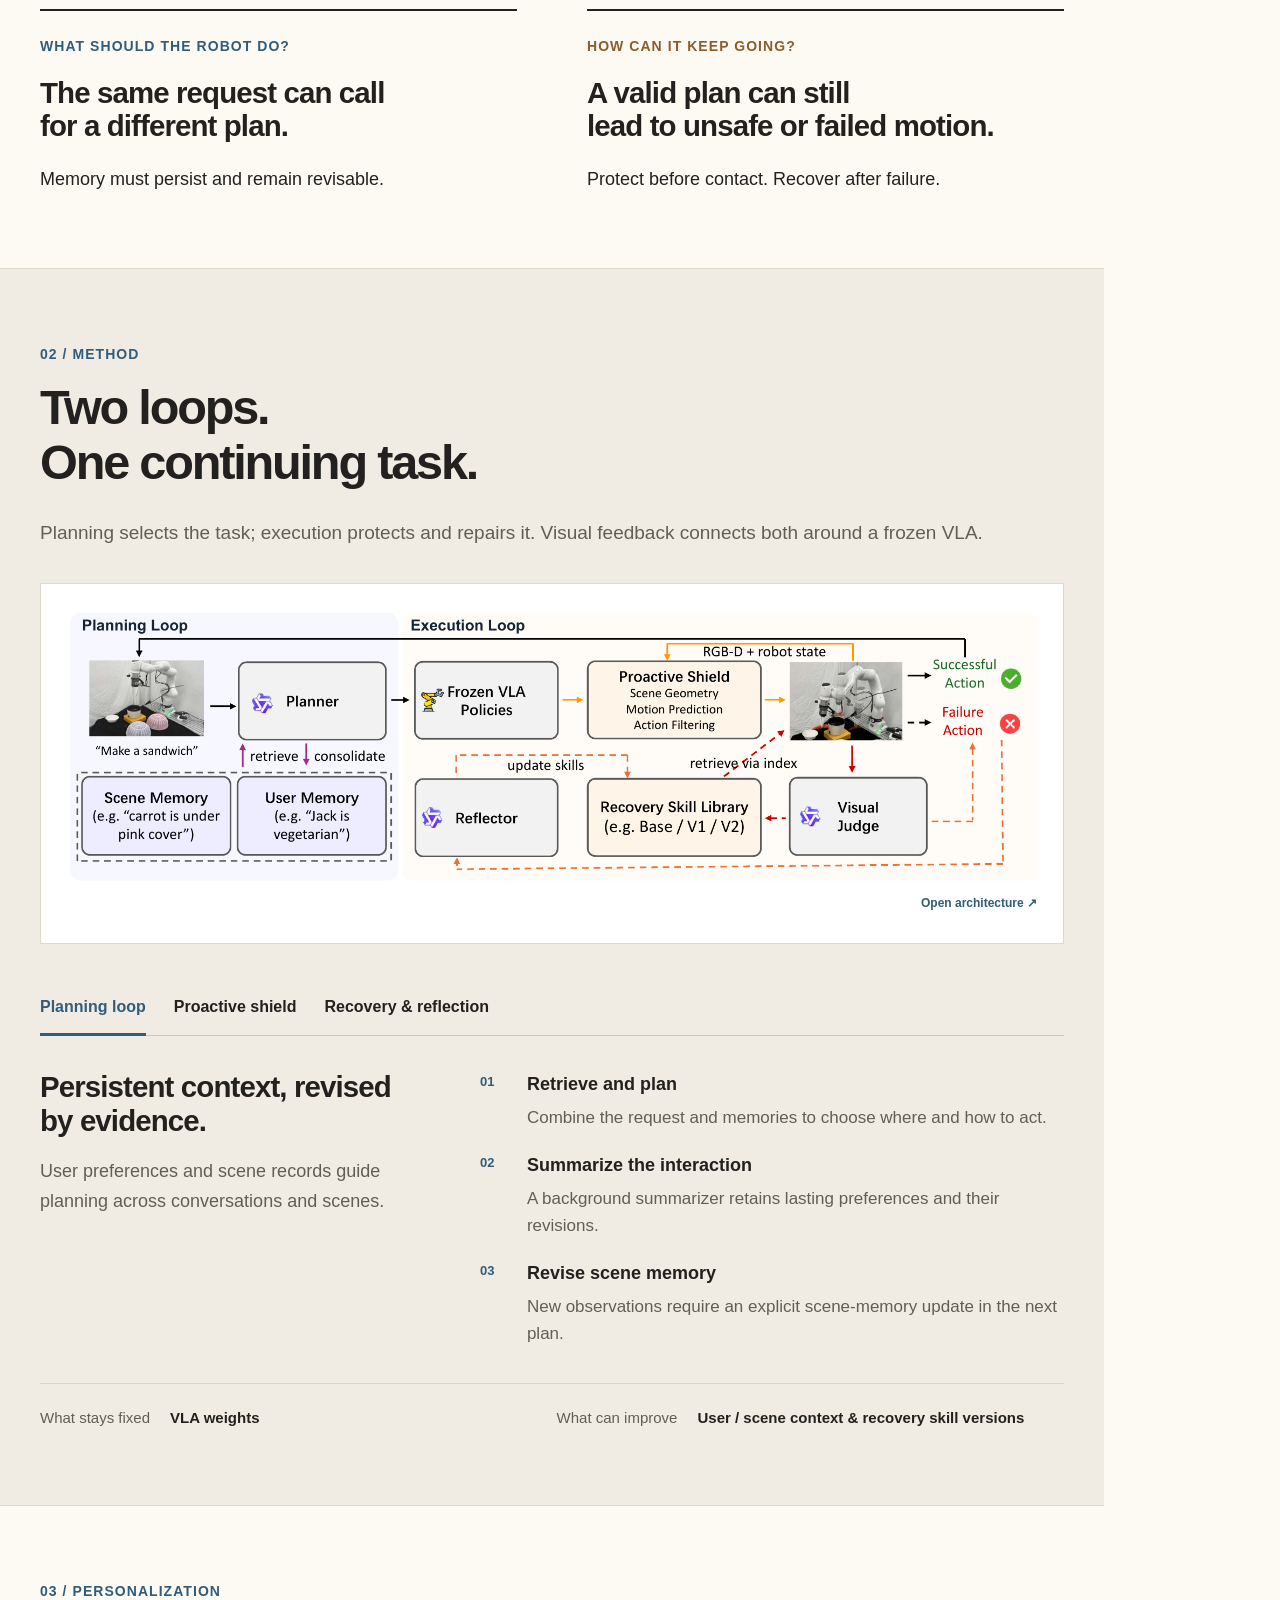
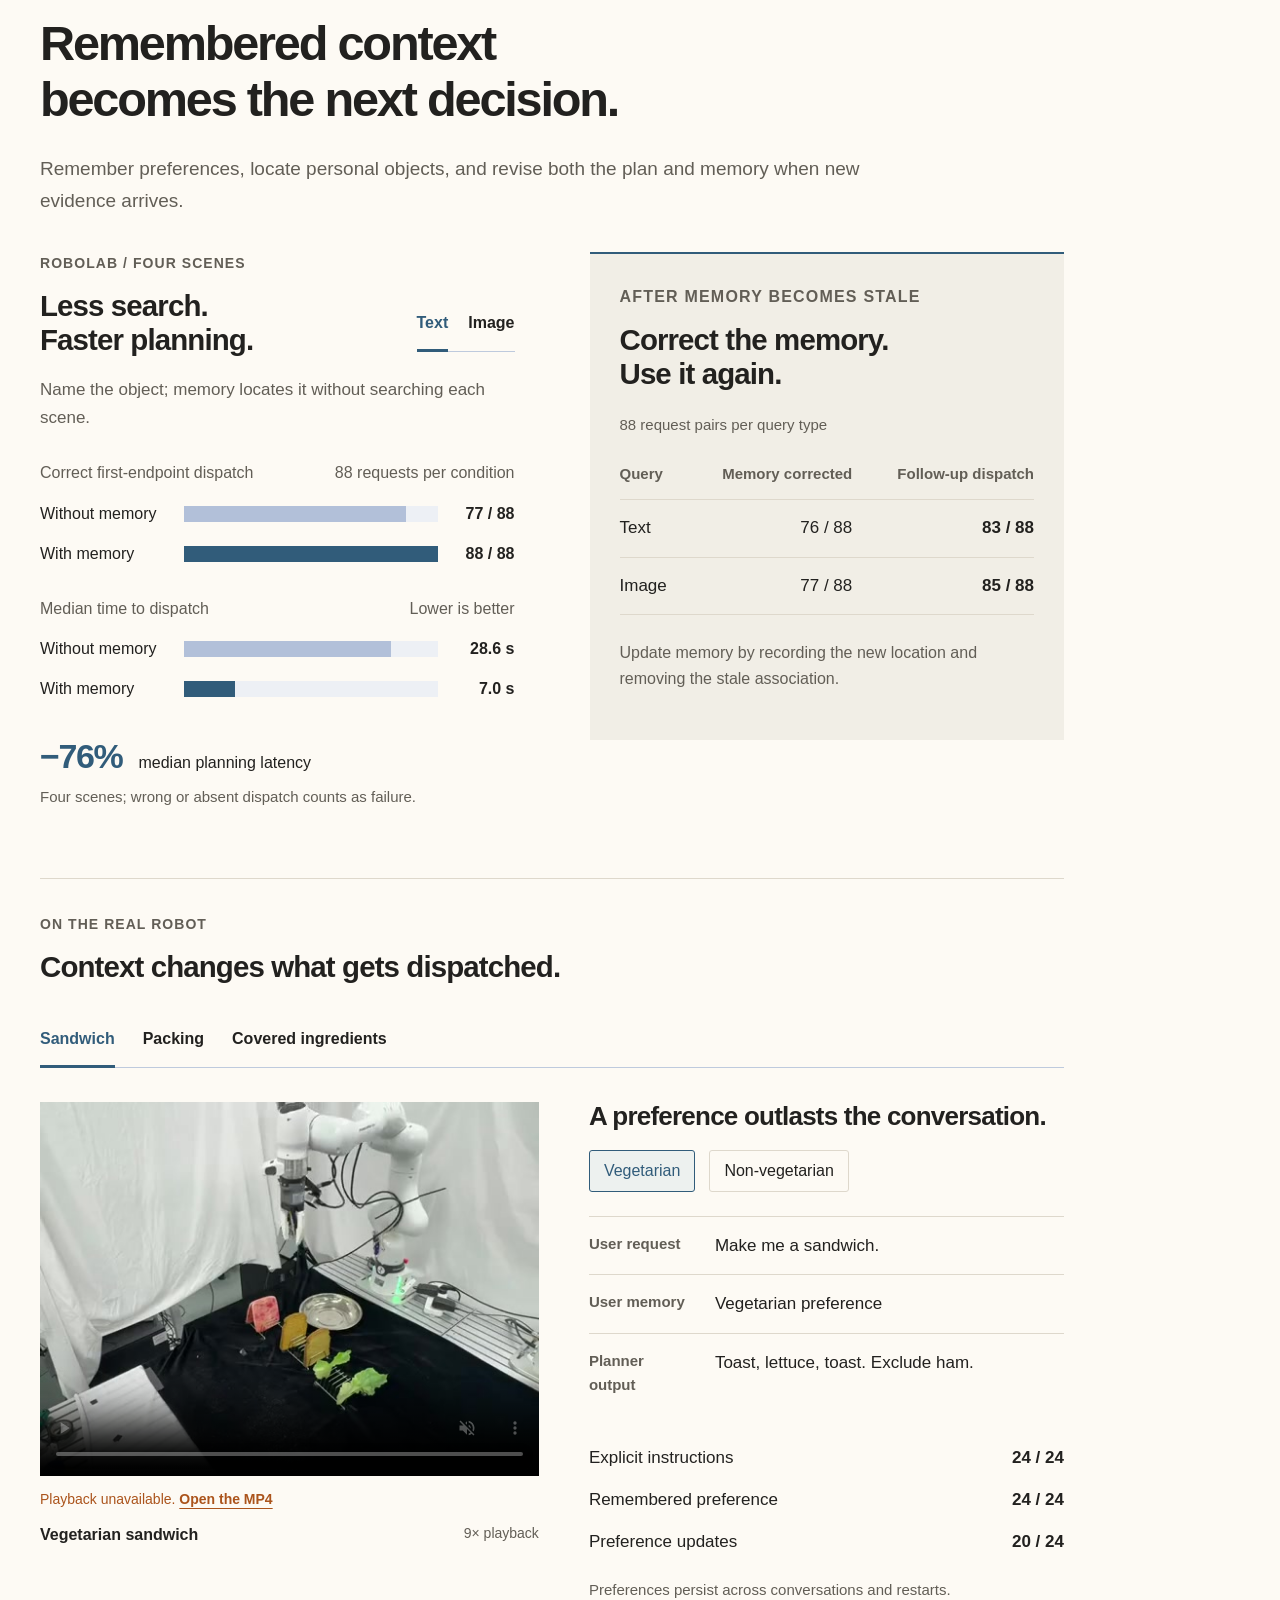
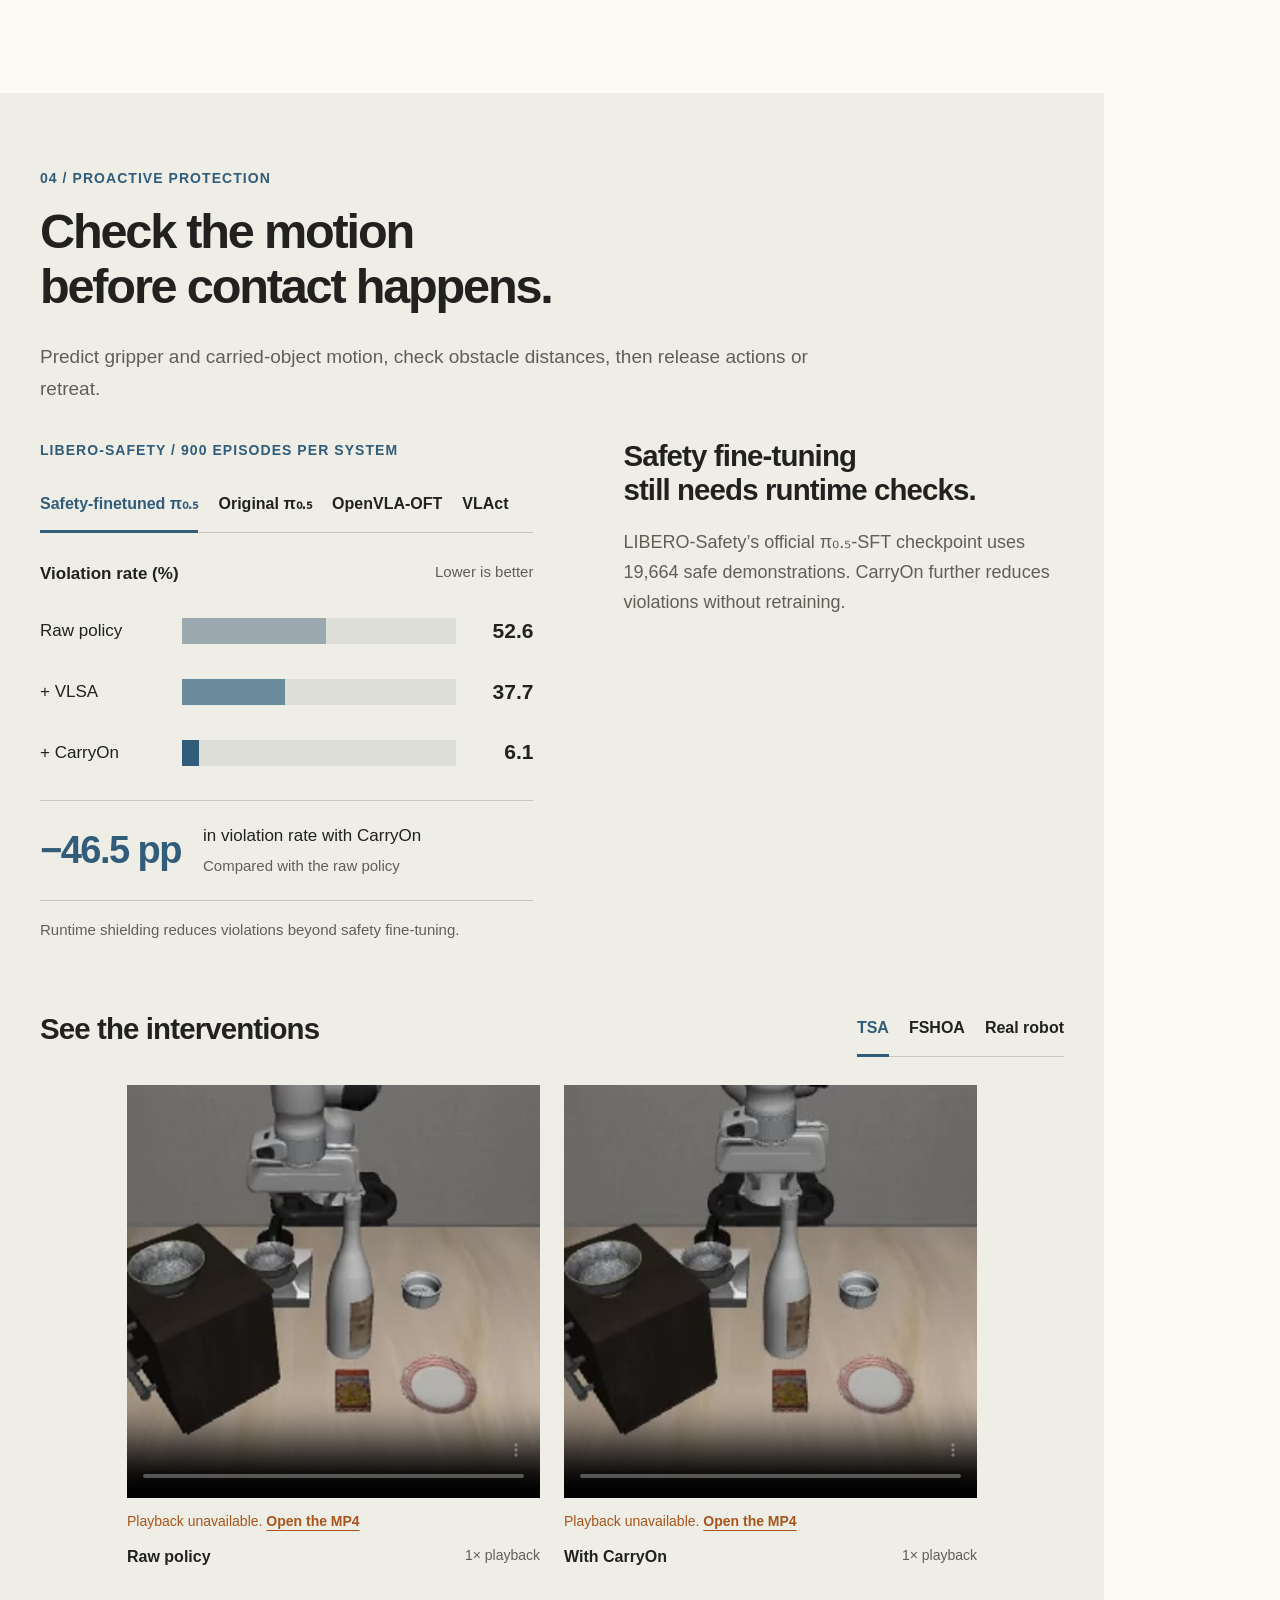
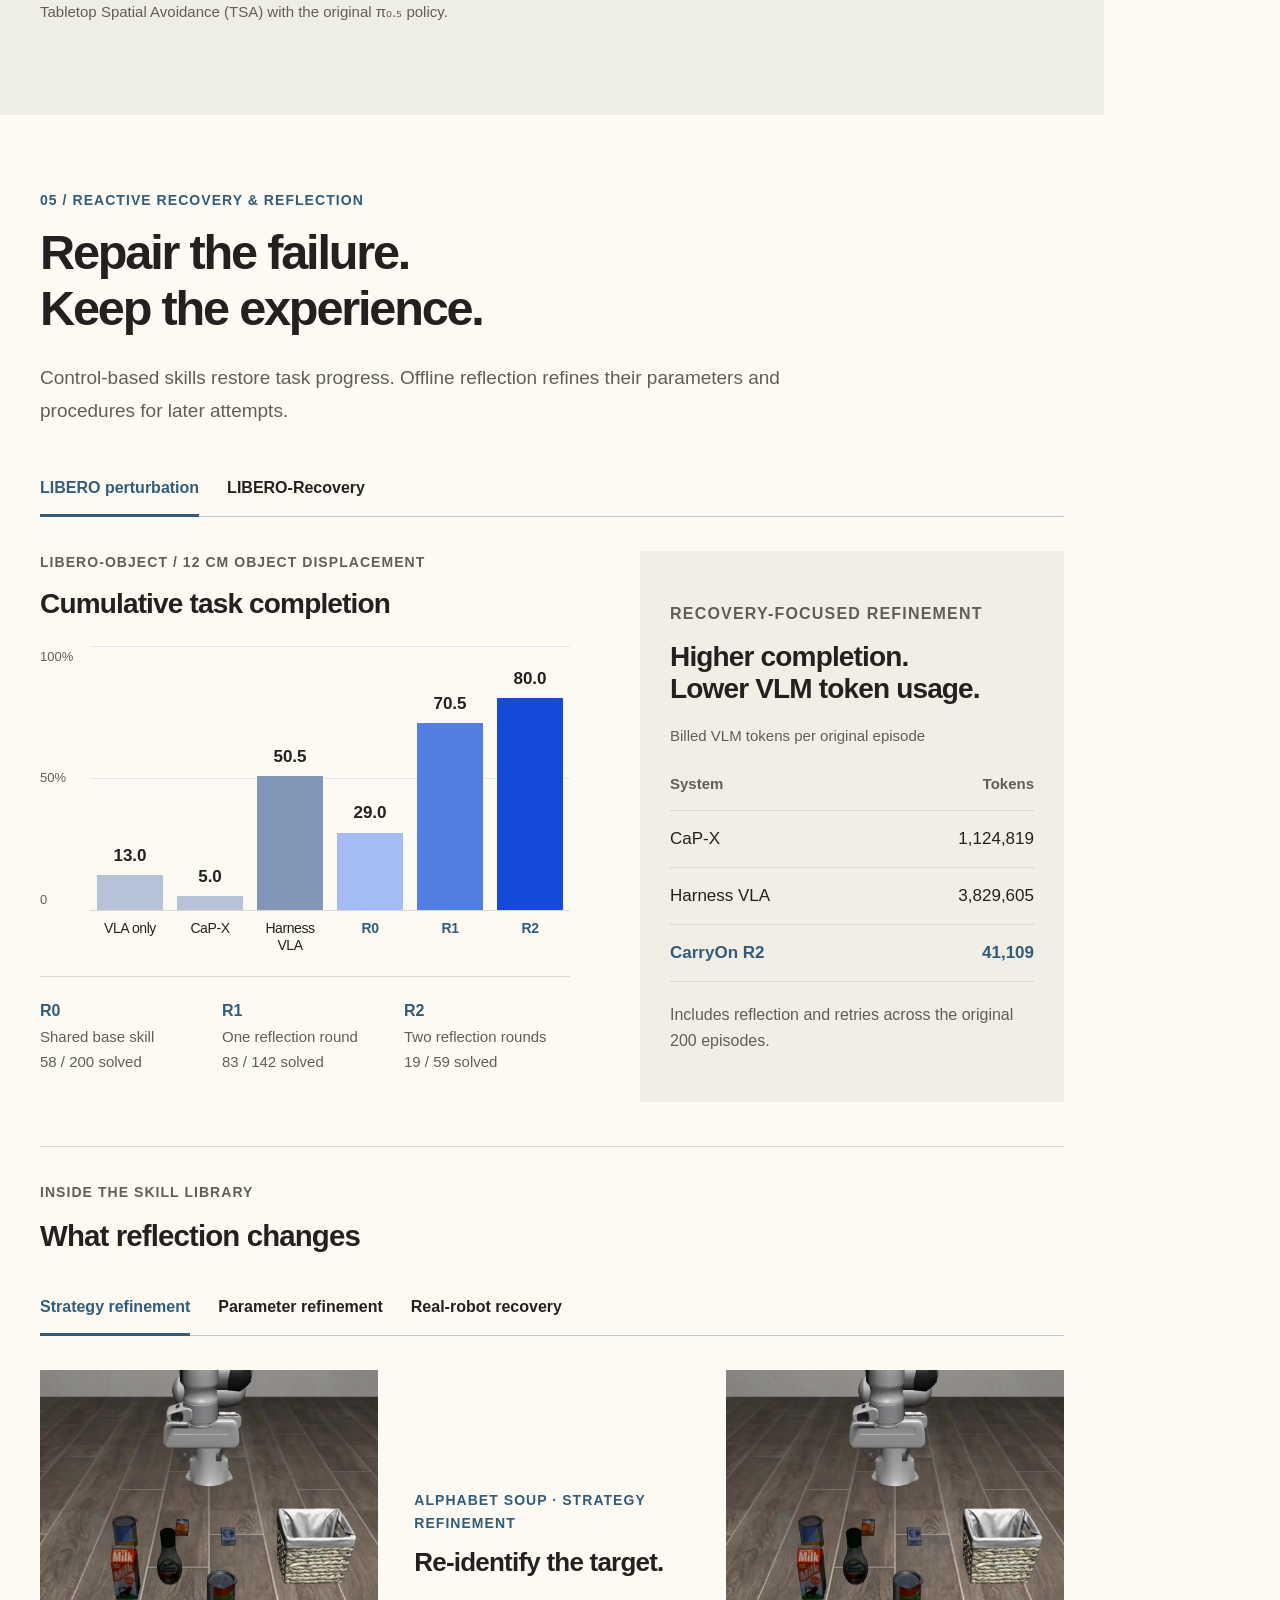
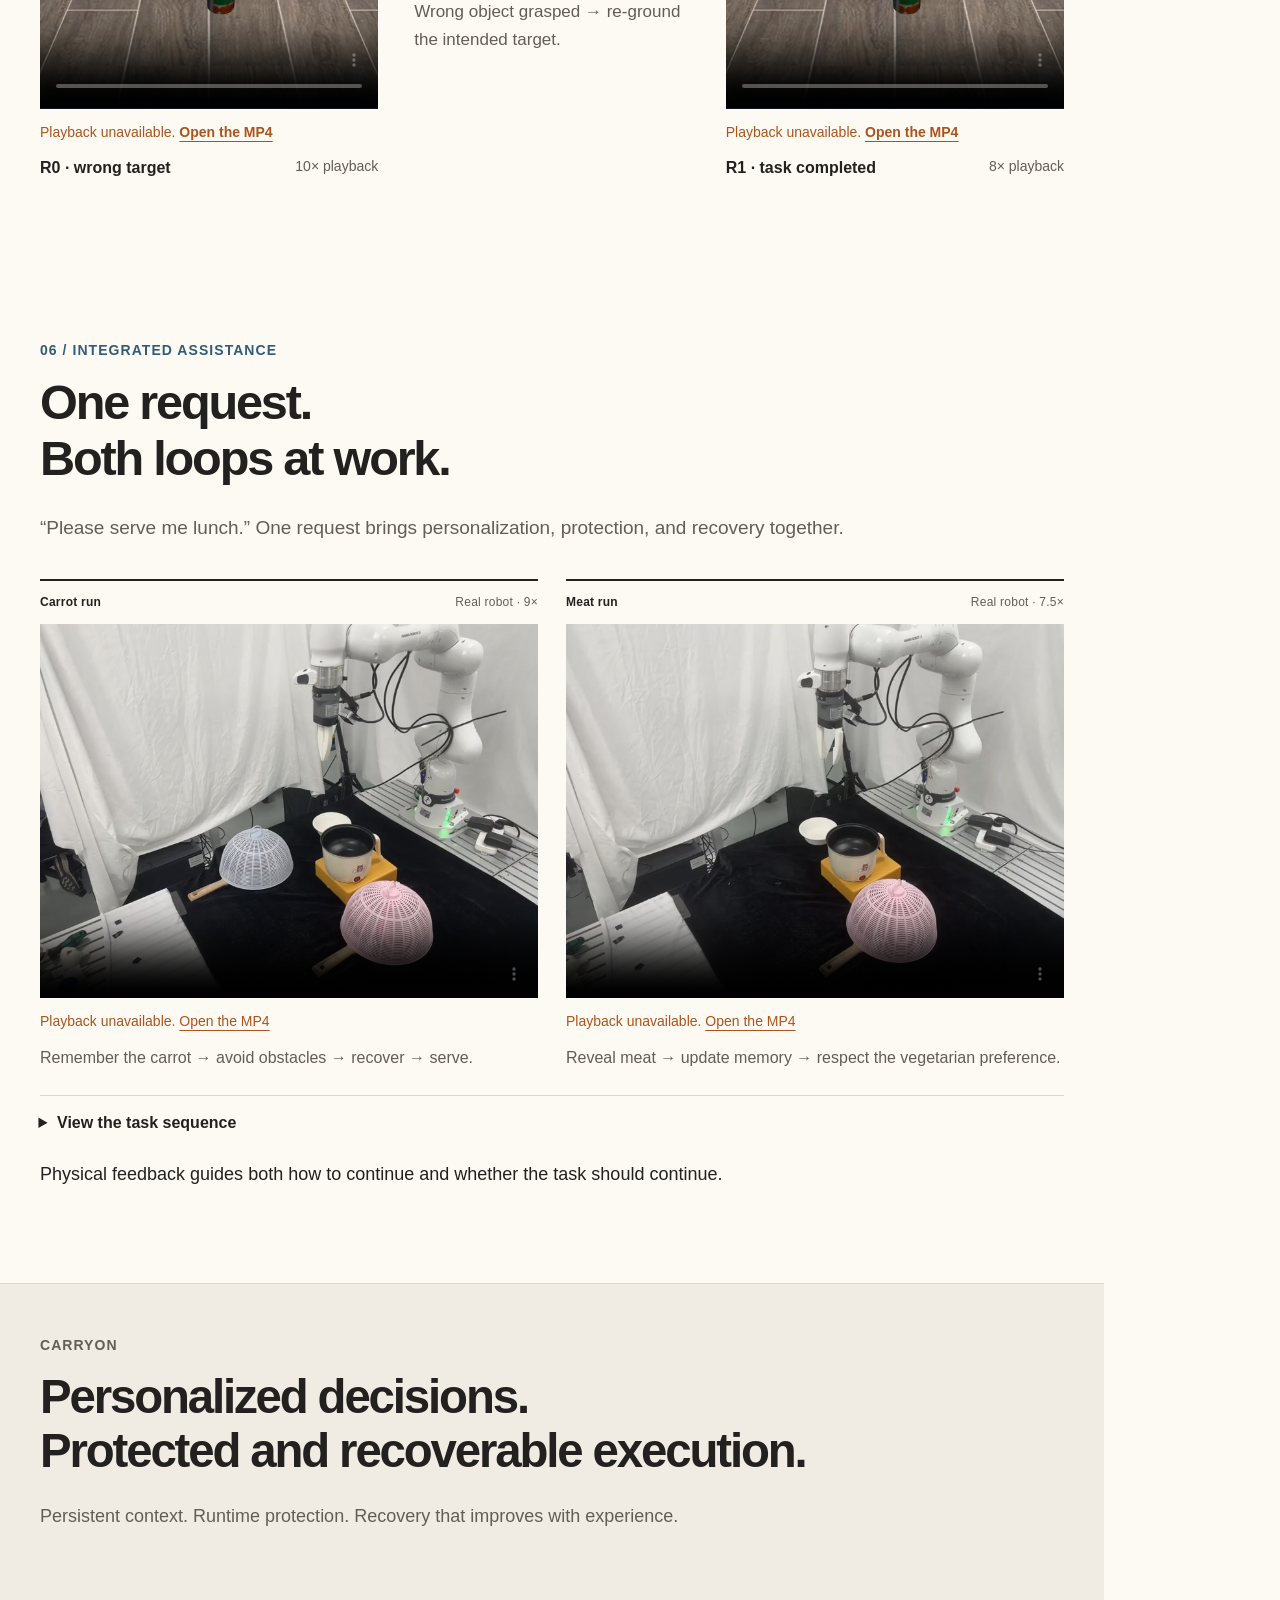
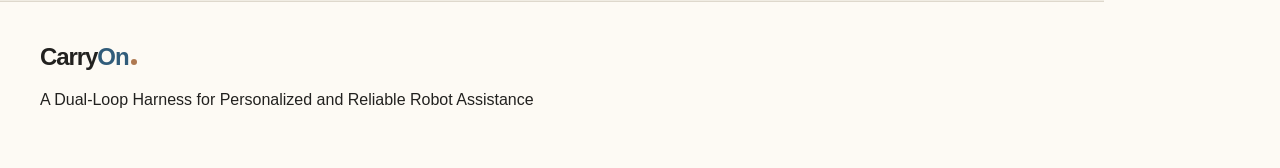
==== commit 5a863e5f: "Link CarryOn code repository from the project homepage" ====
--- a/CarryOn/index.html
+++ b/CarryOn/index.html
@@ -1,7 +1,7 @@
 <!doctype html>
-<html lang="en"><head><meta charset="utf-8"><meta name="viewport" content="width=device-width,initial-scale=1"><meta name="color-scheme" content="light"><meta name="description" content="CarryOn: a dual-loop harness for personalized and reliable robot assistance. Persistent context, proactive shielding, and reflective recovery around a frozen VLA."><link rel="canonical" href="https://vincent2311.github.io/Projects/CarryOn/"><meta name="theme-color" content="#164bd9"><title>CarryOn | Personalized and Reliable Robot Assistance</title><link rel="icon" type="image/svg+xml" href="data:image/svg+xml,%3Csvg xmlns='http://www.w3.org/2000/svg' viewBox='0 0 64 64'%3E%3Crect width='64' height='64' rx='15' fill='%23164bd9'/%3E%3Cpath d='M43 18a19 19 0 1 0 0 28' fill='none' stroke='white' stroke-width='7' stroke-linecap='round'/%3E%3Ccircle cx='45' cy='32' r='5' fill='%23fac46a'/%3E%3C/svg%3E"><link rel="stylesheet" href="style.css?v=20261015-v8-copy"><script src="i18n.js?v=20261015-v8-copy" defer></script><script src="app.js?v=20261015-v8-copy" defer></script></head>
+<html lang="en"><head><meta charset="utf-8"><meta name="viewport" content="width=device-width,initial-scale=1"><meta name="color-scheme" content="light"><meta name="description" content="CarryOn: a dual-loop harness for personalized and reliable robot assistance. Persistent context, proactive shielding, and reflective recovery around a frozen VLA."><link rel="canonical" href="https://vincent2311.github.io/Projects/CarryOn/"><meta name="theme-color" content="#164bd9"><title>CarryOn | Personalized and Reliable Robot Assistance</title><link rel="icon" type="image/svg+xml" href="data:image/svg+xml,%3Csvg xmlns='http://www.w3.org/2000/svg' viewBox='0 0 64 64'%3E%3Crect width='64' height='64' rx='15' fill='%23164bd9'/%3E%3Cpath d='M43 18a19 19 0 1 0 0 28' fill='none' stroke='white' stroke-width='7' stroke-linecap='round'/%3E%3Ccircle cx='45' cy='32' r='5' fill='%23fac46a'/%3E%3C/svg%3E"><link rel="stylesheet" href="style.css?v=20261015-v8-copy"><script src="i18n.js?v=20261015-code-link" defer></script><script src="app.js?v=20261015-v8-copy" defer></script></head>
 <body><a class="skip" href="#main">Skip to content</a><button class="menu-button" type="button" aria-expanded="false" aria-controls="site-navigation" aria-label="Open navigation">Menu <span aria-hidden="true">+</span></button><header class="site-header site-sidebar" id="site-navigation"><div class="nav-wrap"><a class="wordmark" href="#top" aria-label="CarryOn home">Carry<span>On</span><i></i></a><nav id="navigation" aria-label="Main navigation"><a href="#motivation">Motivation</a><a href="#method">Method</a><a href="#personalization">Personalization</a><a href="#safety">Safety</a><a href="#recovery">Recovery</a><a href="#integrated">Integrated</a></nav><button class="language-toggle" type="button" id="language-toggle" aria-label="Switch to Chinese" lang="zh-CN">中文</button></div></header><button class="nav-backdrop" type="button" aria-label="Close navigation" tabindex="-1" hidden></button>
-<main id="main"><section class="hero hero-stacked container" id="top"><div class="hero-top"><div><p class="eyebrow">A harness around a frozen VLA</p><h1>Carry<span>On</span><b class="title-period">.</b></h1></div><div class="hero-copy"><p class="paper-title">A Dual-Loop Harness for <em>Personalized</em> and <em>Reliable</em> Robot Assistance</p><p class="hero-description">Remember the person and the scene. Check actions before contact. Recover from failures and retain what works.</p><div class="hero-actions"><a class="button primary" href="#method">Explore the method <span aria-hidden="true">↗</span></a><a class="text-link" href="#results">View the results <span aria-hidden="true">↓</span></a></div></div></div><figure class="overview-film" id="overview-video"><video src="assets/video/carryon-v8.mp4" poster="assets/video/carryon-v8.jpg" controls playsinline preload="metadata" aria-label="CarryOn overview video: personalization, safe execution, recovery and reflection, and an integrated real-robot task"></video><figcaption><span class="figure-number">Video</span><span>Simulation and real-robot overview. Playback speeds are labelled.</span></figcaption></figure></section><section class="headline-results container" id="results" aria-label="Core results"><div><span class="metric-name">Memory-assisted scene selection</span><strong>88<span>/88</span></strong><p>Correct dispatches with either text or image references.</p><a href="#personalization">RoboLab · planning context ↗</a></div><div><span class="metric-name">Violation rate</span><strong>52.6<span class="metric-arrow">→</span>6.1<span>%</span></strong><p>Runtime shielding reduces violations beyond safe demonstrations.</p><a href="#safety">LIBERO-Safety · proactive shield↗</a></div><div><span class="metric-name">Recovery with refined skills</span><strong>13<span class="metric-arrow">→</span>80<span>%</span></strong><p>VLA alone → two reflection rounds; cumulative over 200 episodes.</p><a href="#recovery">LIBERO-Object · reactive recovery↗</a></div></section>
+<main id="main"><section class="hero hero-stacked container" id="top"><div class="hero-top"><div><p class="eyebrow">A harness around a frozen VLA</p><h1>Carry<span>On</span><b class="title-period">.</b></h1></div><div class="hero-copy"><p class="paper-title">A Dual-Loop Harness for <em>Personalized</em> and <em>Reliable</em> Robot Assistance</p><p class="hero-description">Remember the person and the scene. Check actions before contact. Recover from failures and retain what works.</p><div class="hero-actions"><a class="button primary" href="#method">Explore the method <span aria-hidden="true">↗</span></a><a class="text-link" href="https://github.com/JIA-Lab-research/CarryOn" target="_blank" rel="noopener noreferrer" aria-label="CarryOn code on GitHub">Code <span aria-hidden="true">↗</span></a><a class="text-link" href="#results">View the results <span aria-hidden="true">↓</span></a></div></div></div><figure class="overview-film" id="overview-video"><video src="assets/video/carryon-v8.mp4" poster="assets/video/carryon-v8.jpg" controls playsinline preload="metadata" aria-label="CarryOn overview video: personalization, safe execution, recovery and reflection, and an integrated real-robot task"></video><figcaption><span class="figure-number">Video</span><span>Simulation and real-robot overview. Playback speeds are labelled.</span></figcaption></figure></section><section class="headline-results container" id="results" aria-label="Core results"><div><span class="metric-name">Memory-assisted scene selection</span><strong>88<span>/88</span></strong><p>Correct dispatches with either text or image references.</p><a href="#personalization">RoboLab · planning context ↗</a></div><div><span class="metric-name">Violation rate</span><strong>52.6<span class="metric-arrow">→</span>6.1<span>%</span></strong><p>Runtime shielding reduces violations beyond safe demonstrations.</p><a href="#safety">LIBERO-Safety · proactive shield↗</a></div><div><span class="metric-name">Recovery with refined skills</span><strong>13<span class="metric-arrow">→</span>80<span>%</span></strong><p>VLA alone → two reflection rounds; cumulative over 200 episodes.</p><a href="#recovery">LIBERO-Object · reactive recovery↗</a></div></section>
 <section class="section container" id="motivation"><div class="section-heading"><p class="eyebrow">01 / Motivation</p><h2>Action capability is a beginning.<br>Assistance asks for more.</h2><p>Everyday assistance requires choosing the right task for the user and carrying it out reliably as the world changes.</p></div><div class="challenge-grid"><article><span class="small-label blue">What should the robot do?</span><h3>The same request can call<br>for a different plan.</h3><p class="challenge-answer">Memory must persist and remain revisable.</p></article><article><span class="small-label amber">How can it keep going?</span><h3>A valid plan can still<br>lead to unsafe or failed motion.</h3><p class="challenge-answer">Protect before contact. Recover after failure.</p></article></div></section>
 <section class="method-section" id="method"><div class="container section"><div class="section-heading"><p class="eyebrow">02 / Method</p><h2>Two loops.<br>One continuing task.</h2><p>Planning selects the task; execution protects and repairs it. Visual feedback connects both around a frozen VLA.</p></div><figure class="architecture"><button class="figure-button" data-figure="assets/architecture.png" data-title="CarryOn dual-loop architecture" aria-label="Enlarge CarryOn architecture"><img src="assets/architecture.png" width="1800" height="505" alt="Planning with user and scene memories, execution shielding, visual feedback, and reflective recovery" loading="lazy"><span>Open architecture ↗</span></button></figure><div class="method-tabs tabs" role="tablist" aria-label="Explore the method"><button role="tab" aria-selected="true" aria-controls="method-panel" id="method-planning" data-method="planning">Planning loop</button><button role="tab" aria-selected="false" aria-controls="method-panel" id="method-shield" data-method="shield" tabindex="-1">Proactive shield</button><button role="tab" aria-selected="false" aria-controls="method-panel" id="method-recovery" data-method="recovery" tabindex="-1">Recovery & reflection</button></div><div id="method-panel" class="method-panel" role="tabpanel" aria-labelledby="method-planning" tabindex="0"></div><div class="fixed-policy"><span>What stays fixed</span><strong>VLA weights</strong><span>What can improve</span><strong>User / scene context & recovery skill versions</strong></div></div></section>
 <section class="section container" id="personalization"><div class="section-heading"><p class="eyebrow">03 / Personalization</p><h2>Remembered context<br>becomes the next decision.</h2><p>Remember preferences, locate personal objects, and revise both the plan and memory when new evidence arrives.</p></div><div class="evidence-split"><div><div class="section-subhead"><div><p class="small-label">RoboLab / four scenes</p><h3>Less search.<br>Faster planning.</h3></div><div class="tabs compact" role="tablist" aria-label="RoboLab query mode"><button role="tab" id="query-text" aria-selected="true" aria-controls="query-panel" data-query="text">Text</button><button role="tab" id="query-image" aria-selected="false" aria-controls="query-panel" data-query="image" tabindex="-1">Image</button></div></div><div id="query-panel" role="tabpanel" aria-labelledby="query-text" tabindex="0"></div></div><div class="revision-block"><p class="small-label">After memory becomes stale</p><h3>Correct the memory.<br>Use it again.</h3><table><caption>88 request pairs per query type</caption><thead><tr><th scope="col">Query</th><th scope="col">Memory corrected</th><th scope="col">Follow-up dispatch</th></tr></thead><tbody><tr><th scope="row">Text</th><td>76 / 88</td><td><strong>83 / 88</strong></td></tr><tr><th scope="row">Image</th><td>77 / 88</td><td><strong>85 / 88</strong></td></tr></tbody></table><p>Update memory by recording the new location and removing the stale association.</p></div></div><div class="real-personalization"><div class="section-subhead"><div><p class="small-label">On the real robot</p><h3>Context changes what gets dispatched.</h3></div></div><div class="tabs" role="tablist" aria-label="Personalized assistance demonstrations"><button role="tab" id="demo-sandwich" aria-selected="true" aria-controls="demo-panel" data-demo="sandwich">Sandwich</button><button role="tab" id="demo-packing" aria-selected="false" aria-controls="demo-panel" data-demo="packing" tabindex="-1">Packing</button><button role="tab" id="demo-covered" aria-selected="false" aria-controls="demo-panel" data-demo="covered" tabindex="-1">Covered ingredients</button></div><div id="demo-panel" role="tabpanel" aria-labelledby="demo-sandwich" tabindex="0"></div></div></section>
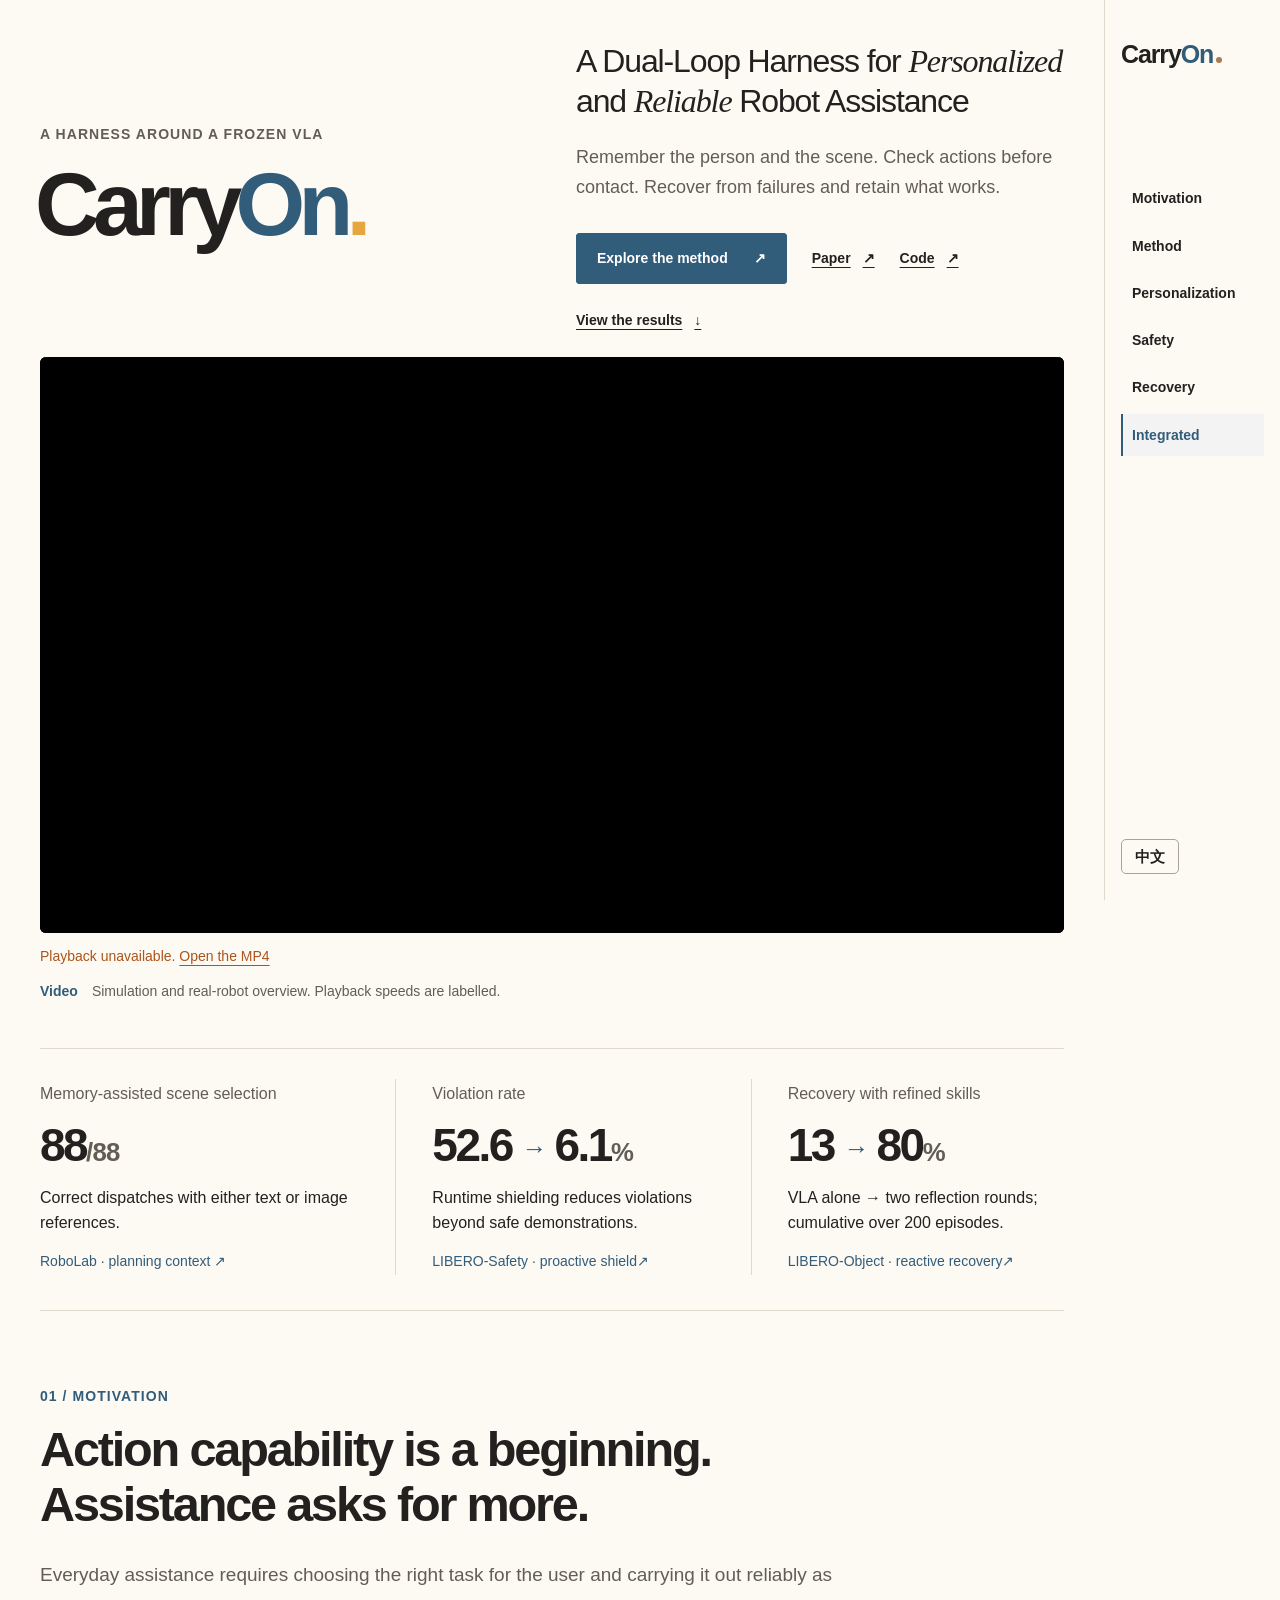
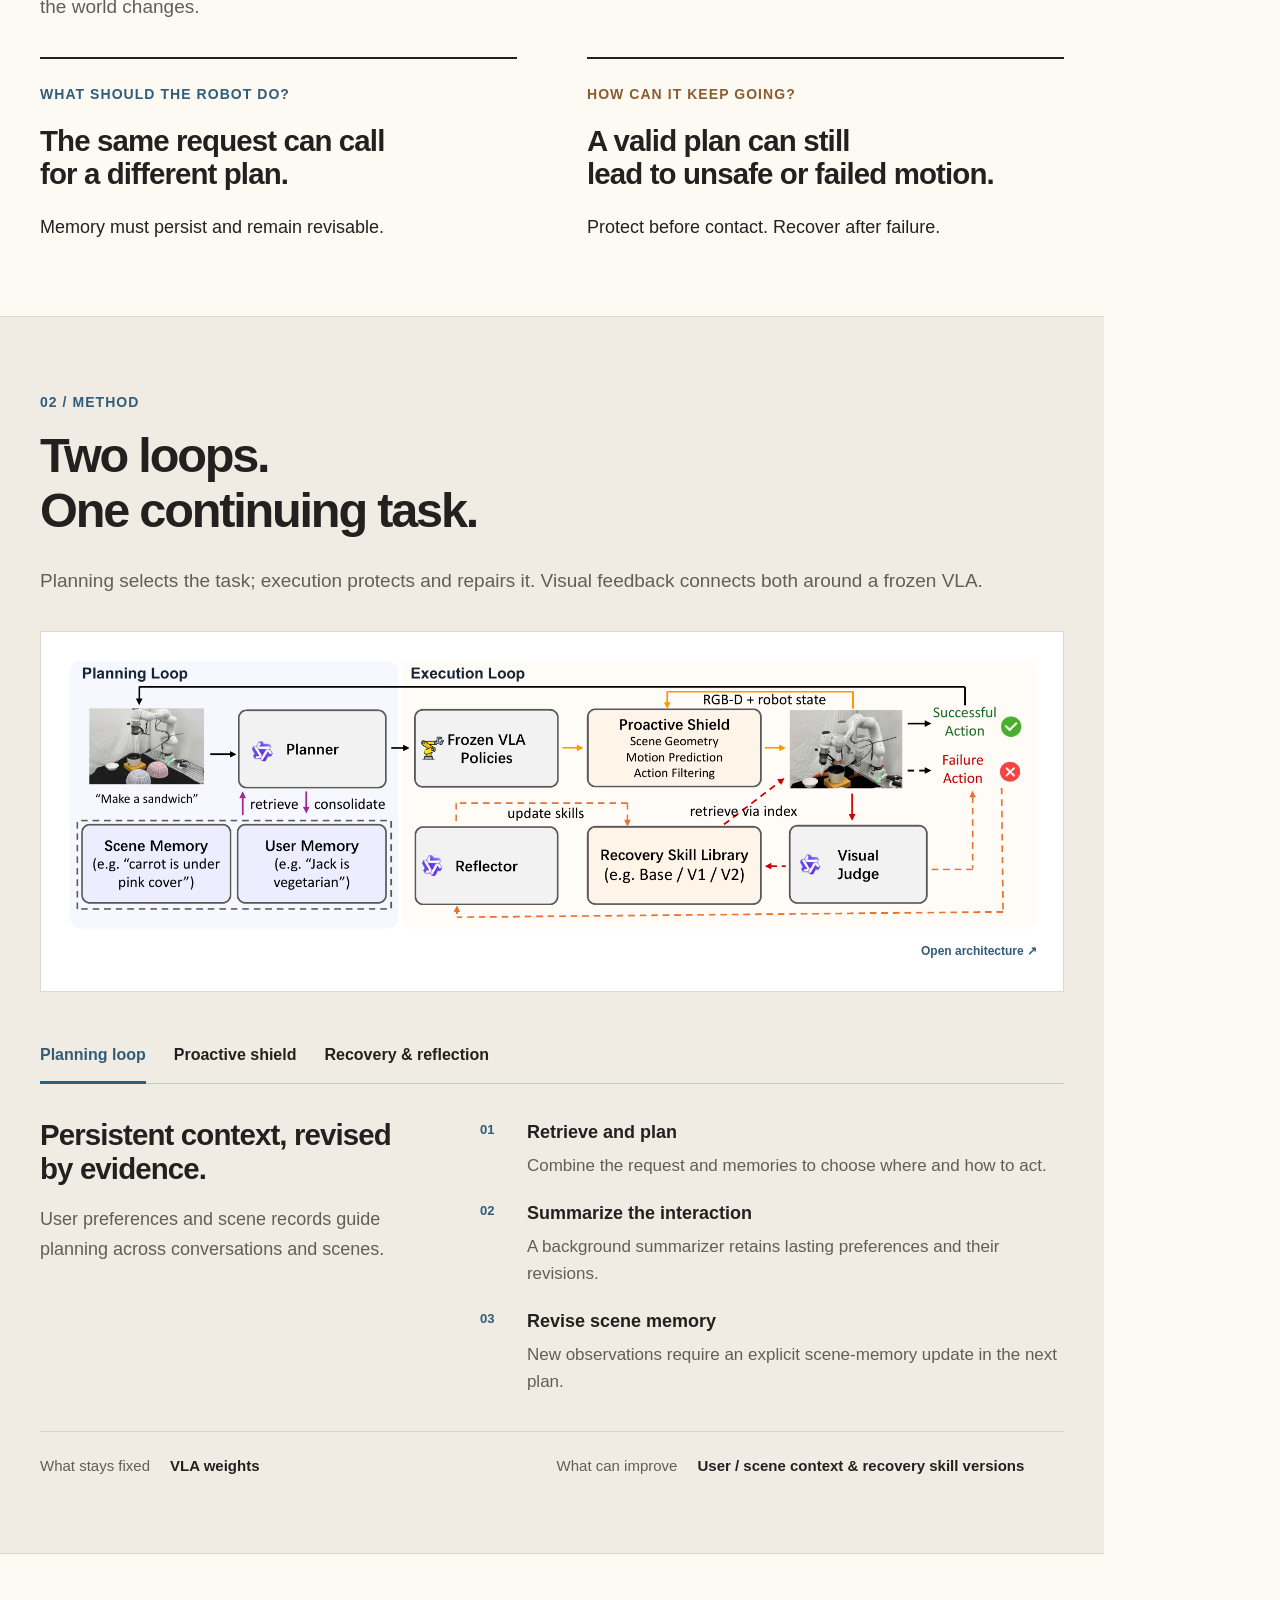
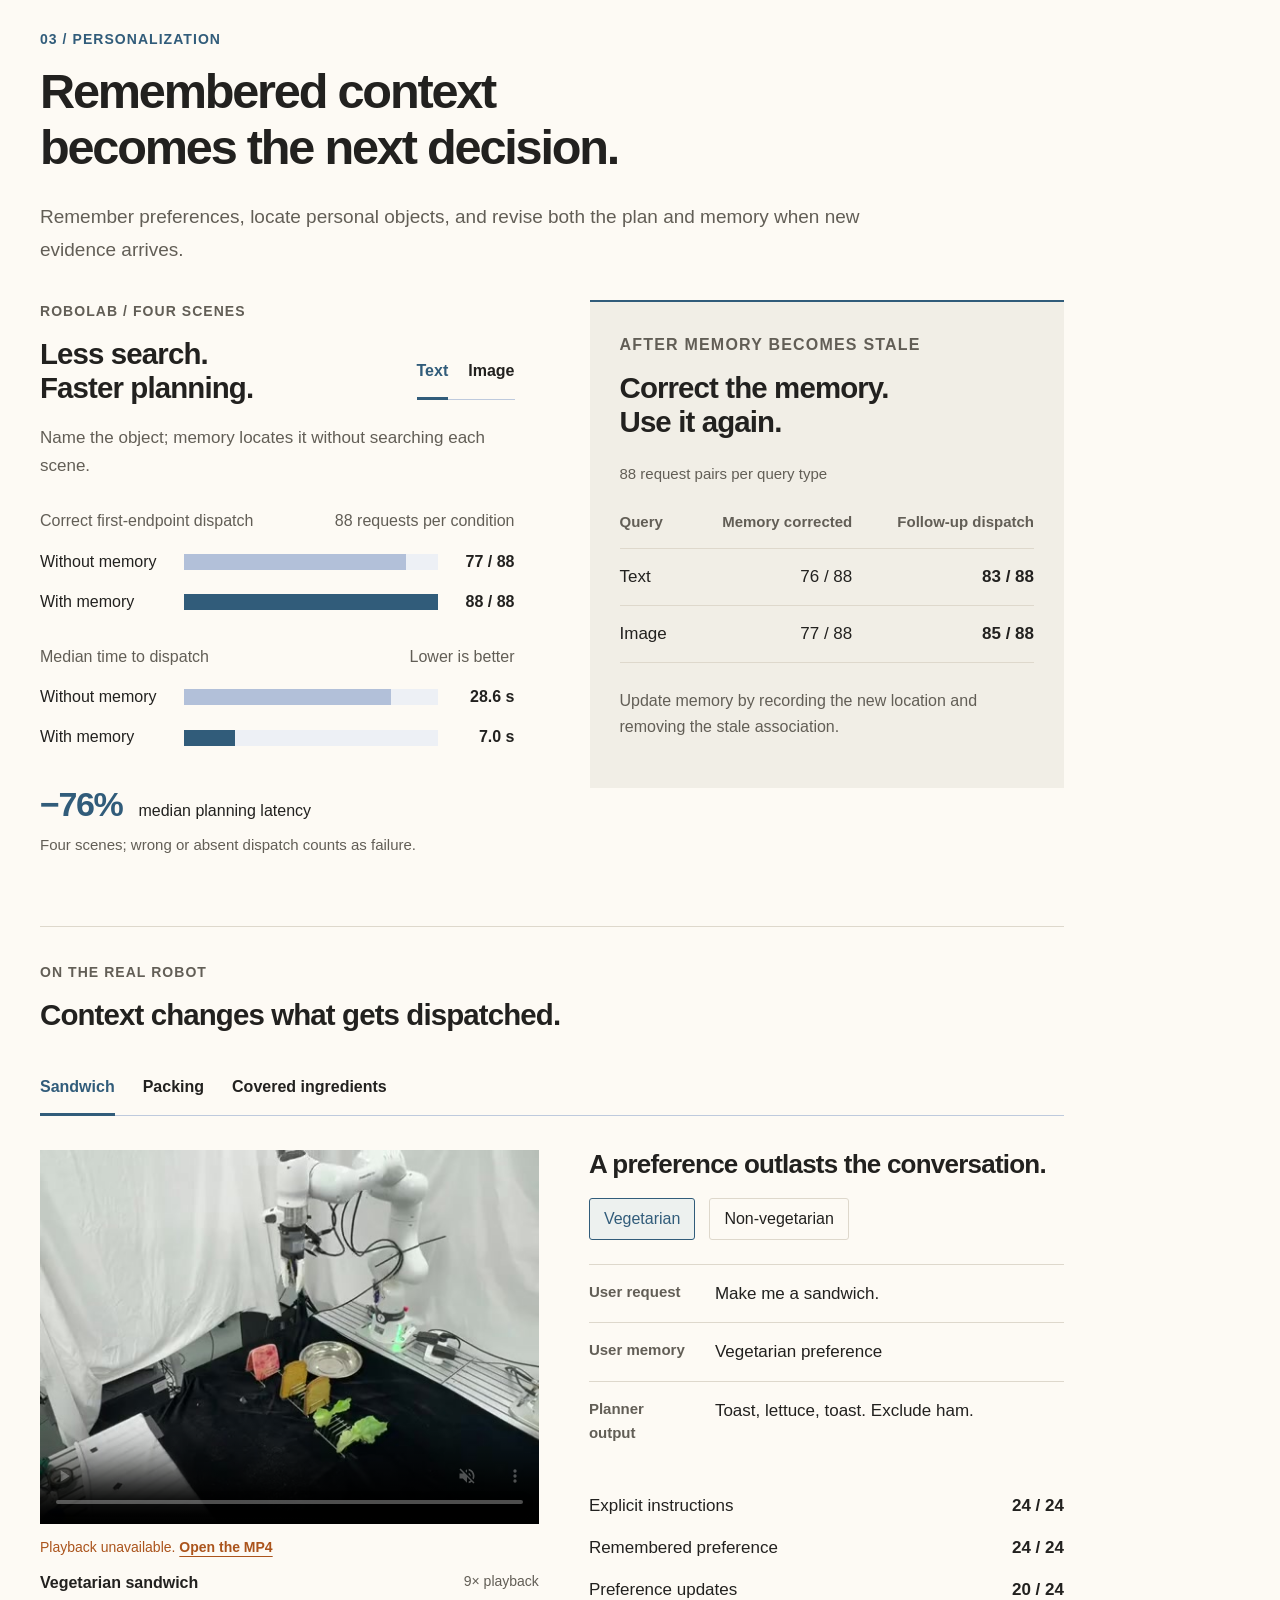
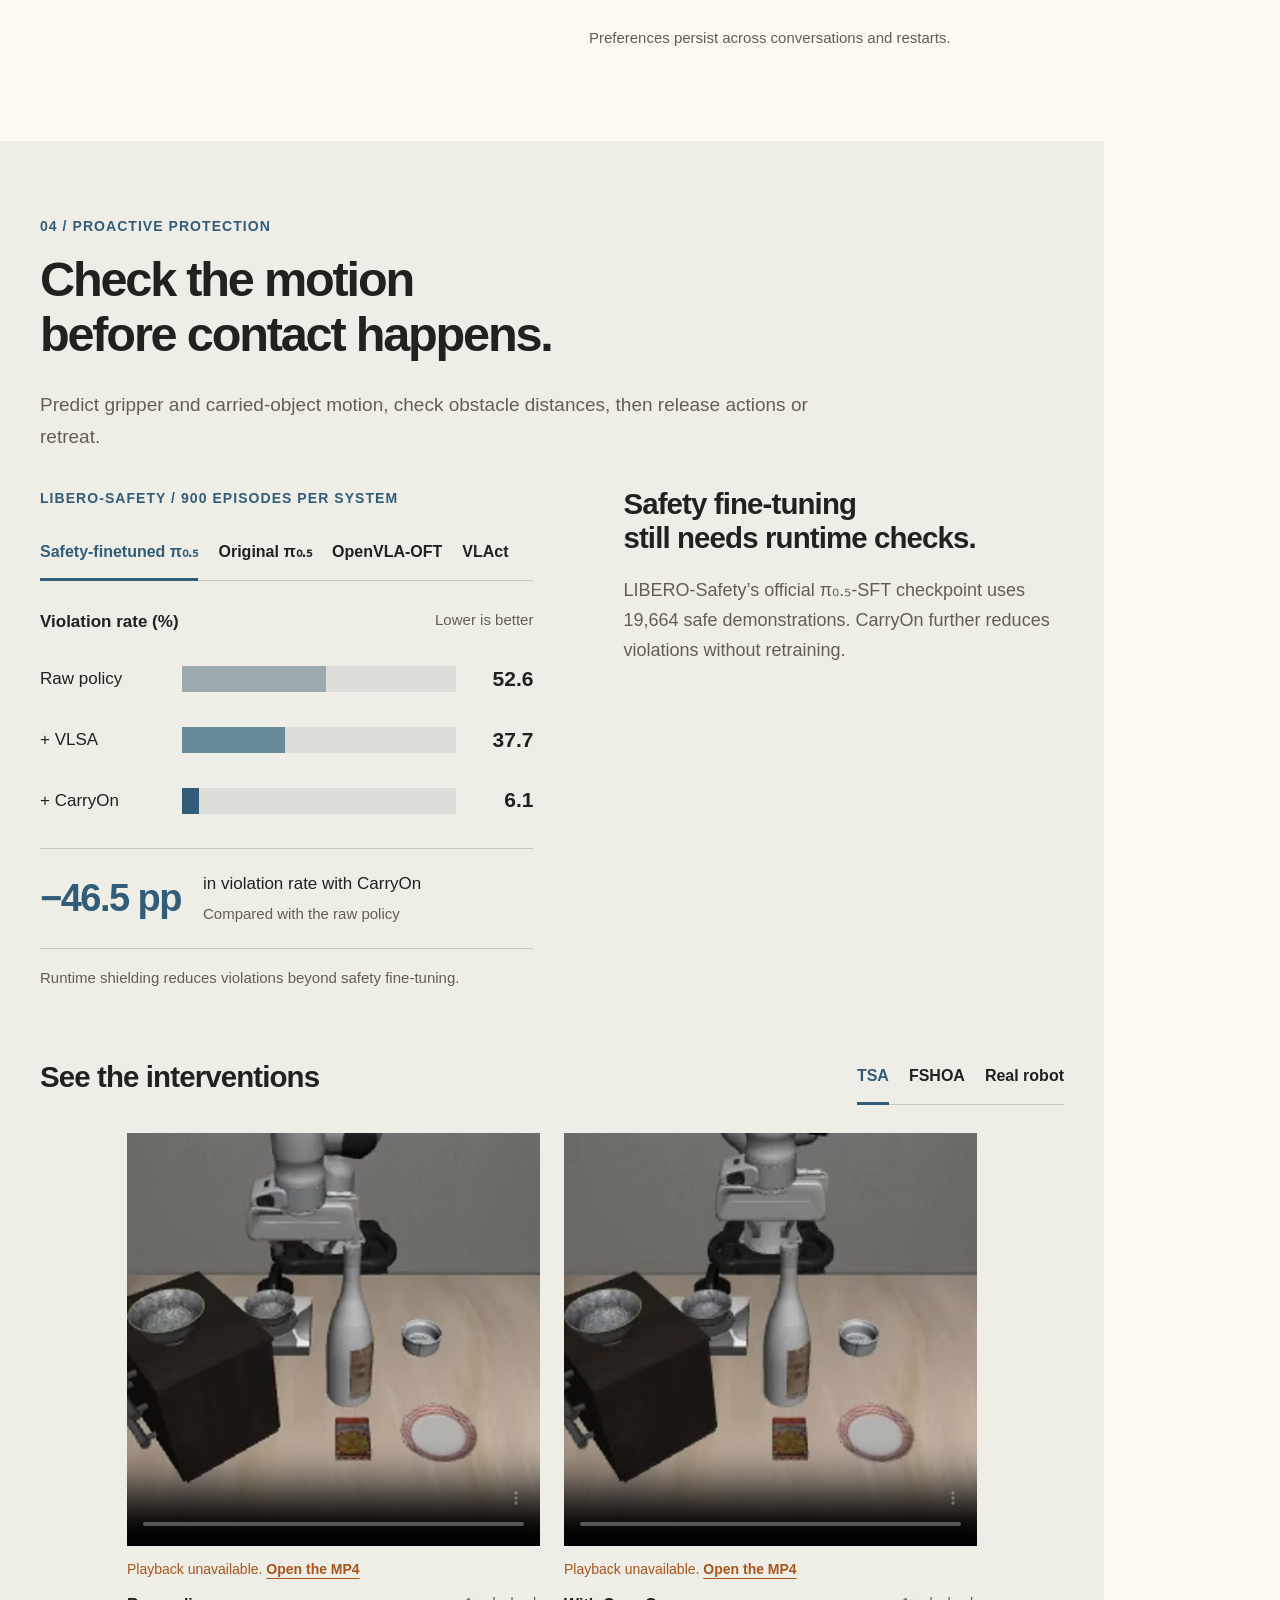
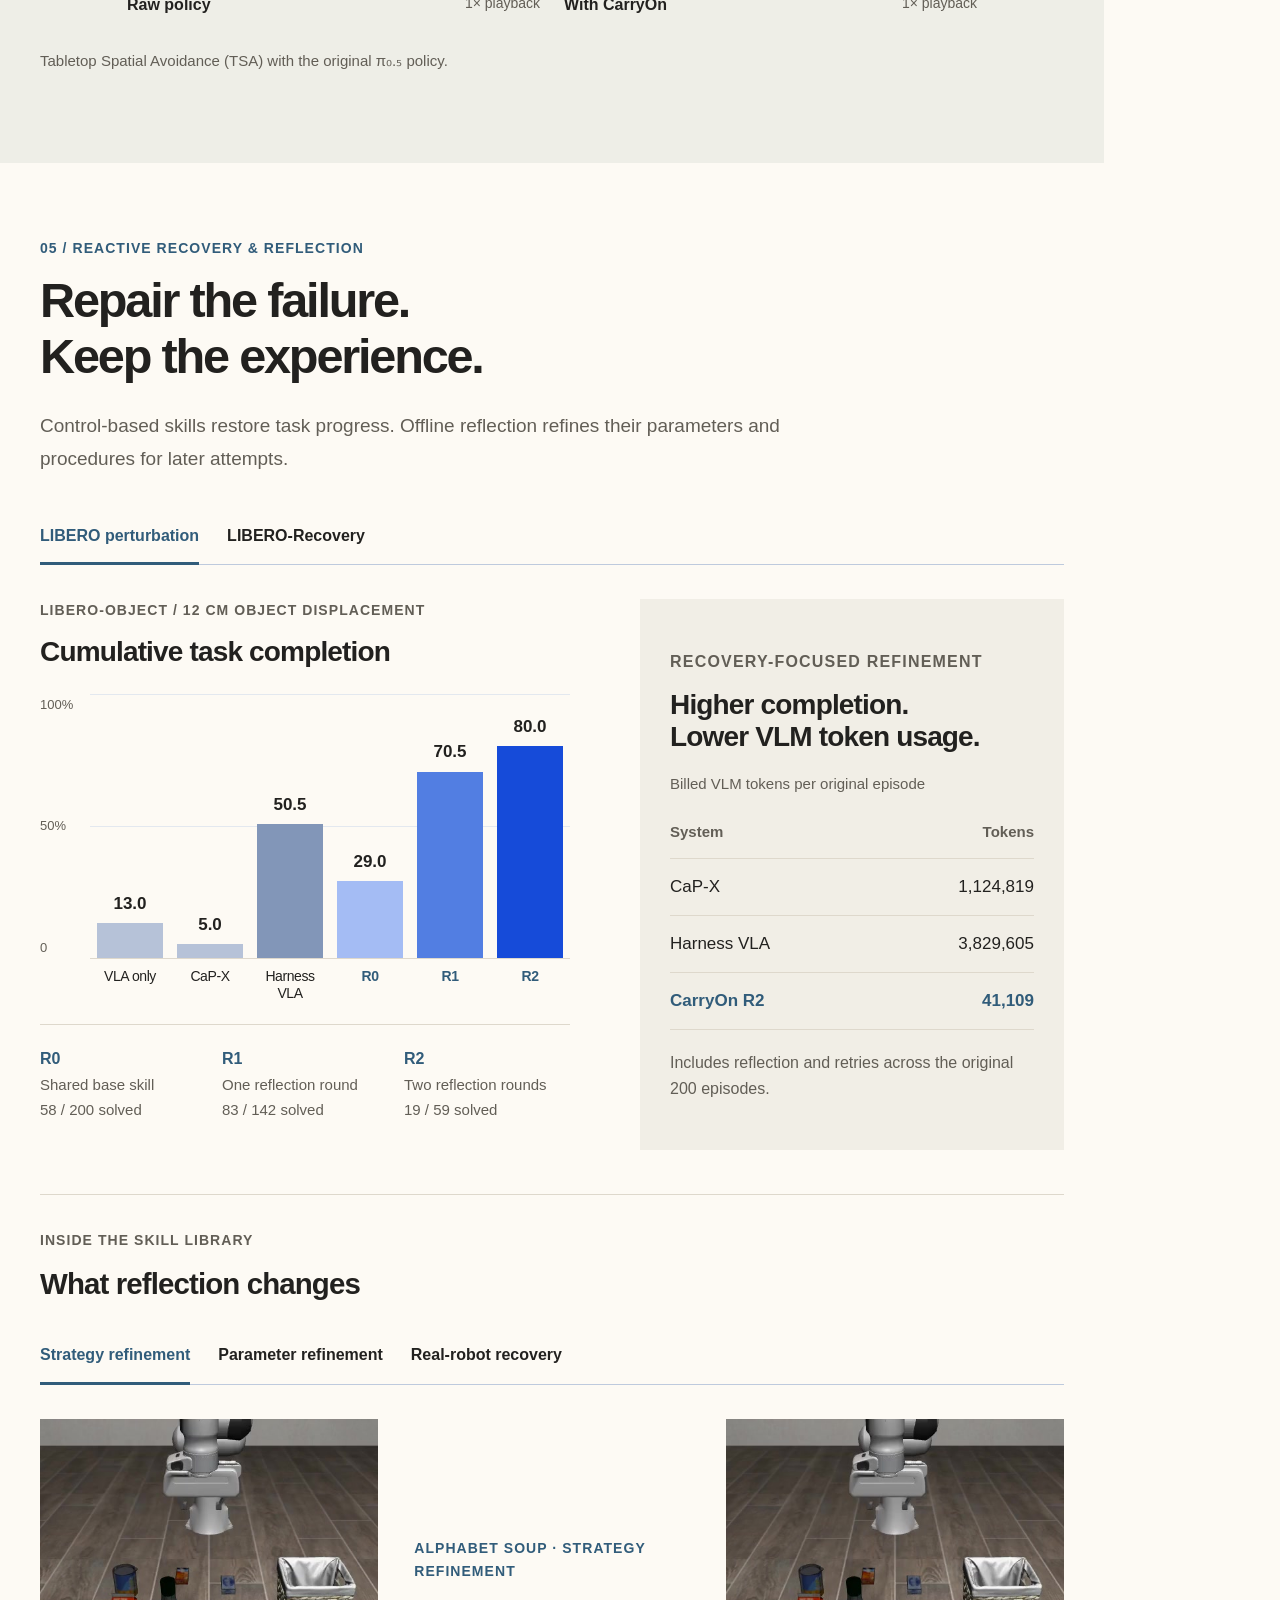
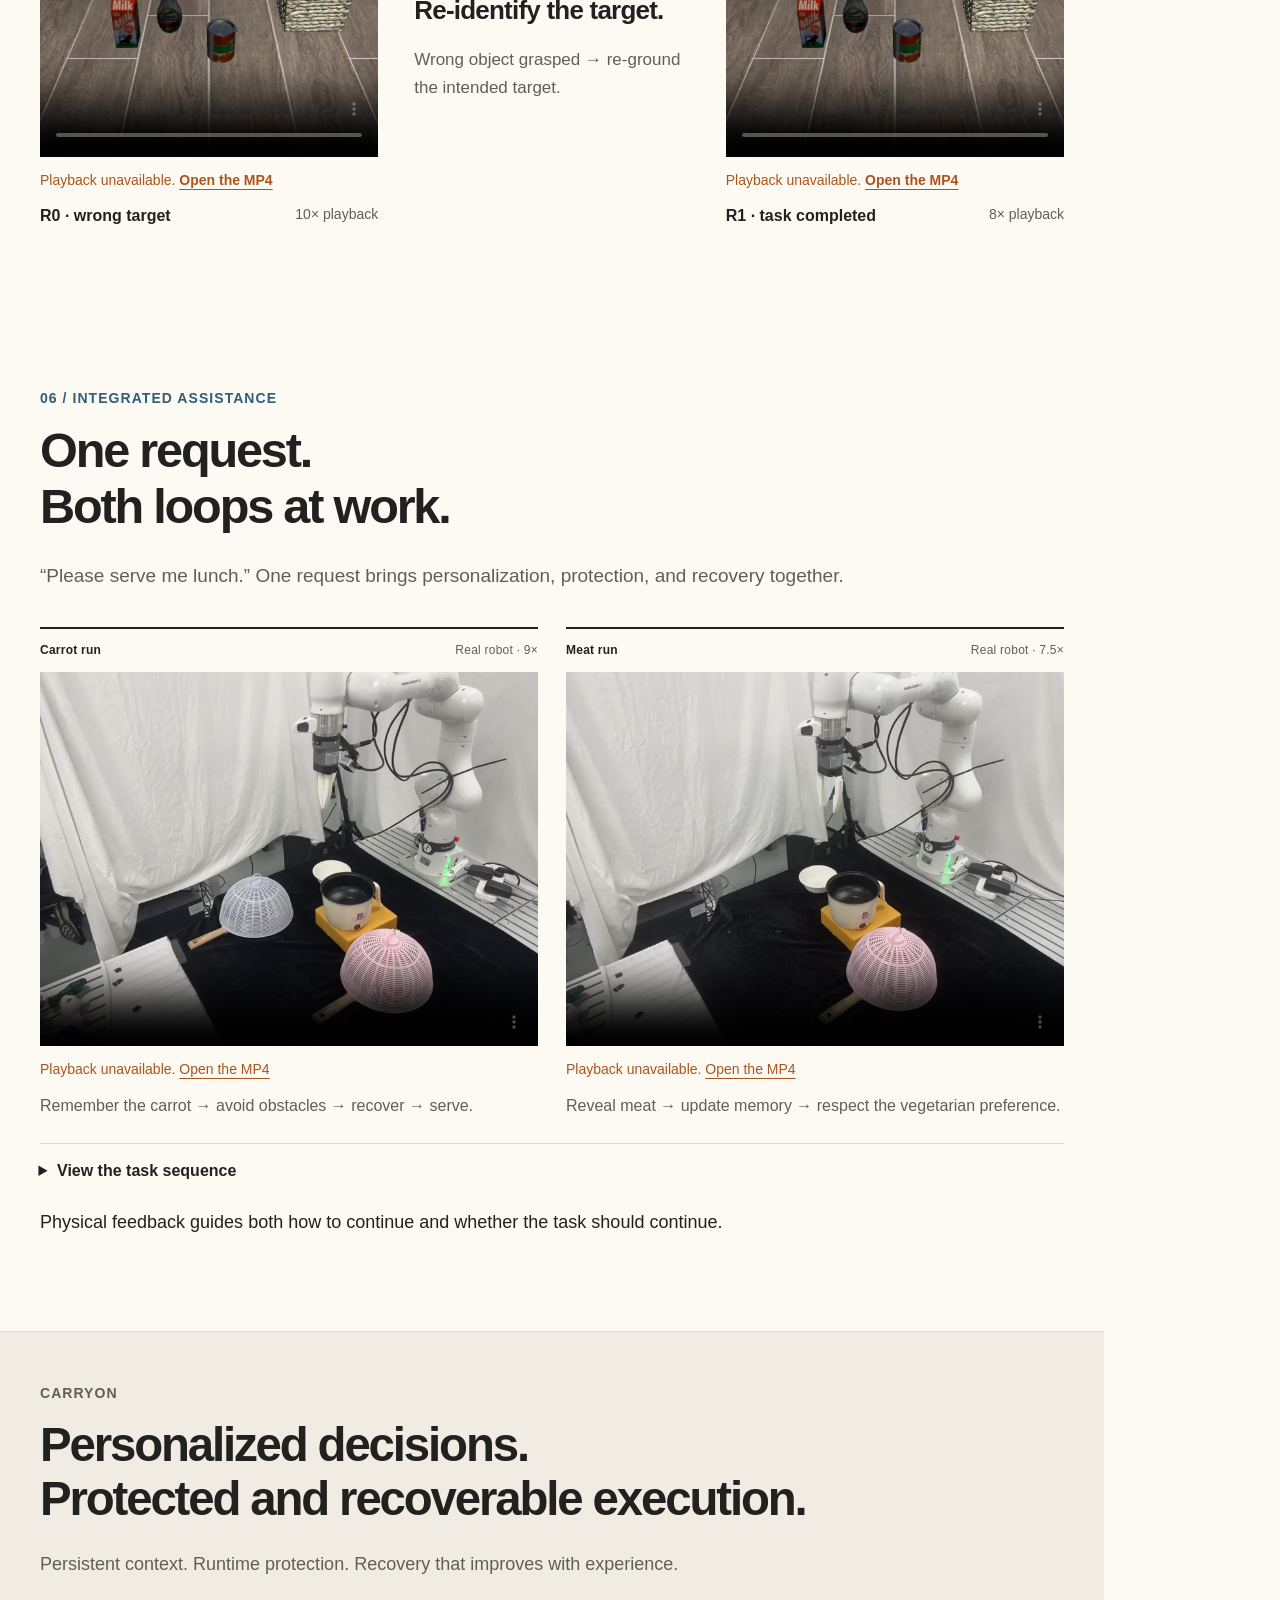
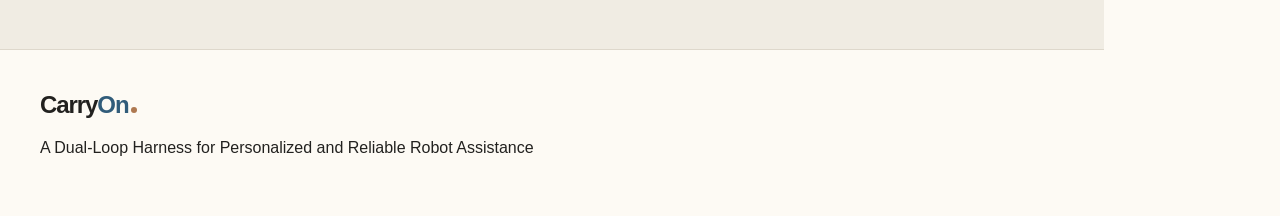
==== commit 3ddce806: "Add CarryOn arXiv paper link to the project website" ====
--- a/CarryOn/index.html
+++ b/CarryOn/index.html
@@ -1,7 +1,7 @@
 <!doctype html>
-<html lang="en"><head><meta charset="utf-8"><meta name="viewport" content="width=device-width,initial-scale=1"><meta name="color-scheme" content="light"><meta name="description" content="CarryOn: a dual-loop harness for personalized and reliable robot assistance. Persistent context, proactive shielding, and reflective recovery around a frozen VLA."><link rel="canonical" href="https://vincent2311.github.io/Projects/CarryOn/"><meta name="theme-color" content="#164bd9"><title>CarryOn | Personalized and Reliable Robot Assistance</title><link rel="icon" type="image/svg+xml" href="data:image/svg+xml,%3Csvg xmlns='http://www.w3.org/2000/svg' viewBox='0 0 64 64'%3E%3Crect width='64' height='64' rx='15' fill='%23164bd9'/%3E%3Cpath d='M43 18a19 19 0 1 0 0 28' fill='none' stroke='white' stroke-width='7' stroke-linecap='round'/%3E%3Ccircle cx='45' cy='32' r='5' fill='%23fac46a'/%3E%3C/svg%3E"><link rel="stylesheet" href="style.css?v=20261015-v8-copy"><script src="i18n.js?v=20261015-code-link" defer></script><script src="app.js?v=20261015-v8-copy" defer></script></head>
+<html lang="en"><head><meta charset="utf-8"><meta name="viewport" content="width=device-width,initial-scale=1"><meta name="color-scheme" content="light"><meta name="description" content="CarryOn: a dual-loop harness for personalized and reliable robot assistance. Persistent context, proactive shielding, and reflective recovery around a frozen VLA."><link rel="canonical" href="https://vincent2311.github.io/Projects/CarryOn/"><meta name="theme-color" content="#164bd9"><title>CarryOn | Personalized and Reliable Robot Assistance</title><link rel="icon" type="image/svg+xml" href="data:image/svg+xml,%3Csvg xmlns='http://www.w3.org/2000/svg' viewBox='0 0 64 64'%3E%3Crect width='64' height='64' rx='15' fill='%23164bd9'/%3E%3Cpath d='M43 18a19 19 0 1 0 0 28' fill='none' stroke='white' stroke-width='7' stroke-linecap='round'/%3E%3Ccircle cx='45' cy='32' r='5' fill='%23fac46a'/%3E%3C/svg%3E"><link rel="stylesheet" href="style.css?v=20261015-v8-copy"><script src="i18n.js?v=20261016-paper-link" defer></script><script src="app.js?v=20261015-v8-copy" defer></script></head>
 <body><a class="skip" href="#main">Skip to content</a><button class="menu-button" type="button" aria-expanded="false" aria-controls="site-navigation" aria-label="Open navigation">Menu <span aria-hidden="true">+</span></button><header class="site-header site-sidebar" id="site-navigation"><div class="nav-wrap"><a class="wordmark" href="#top" aria-label="CarryOn home">Carry<span>On</span><i></i></a><nav id="navigation" aria-label="Main navigation"><a href="#motivation">Motivation</a><a href="#method">Method</a><a href="#personalization">Personalization</a><a href="#safety">Safety</a><a href="#recovery">Recovery</a><a href="#integrated">Integrated</a></nav><button class="language-toggle" type="button" id="language-toggle" aria-label="Switch to Chinese" lang="zh-CN">中文</button></div></header><button class="nav-backdrop" type="button" aria-label="Close navigation" tabindex="-1" hidden></button>
-<main id="main"><section class="hero hero-stacked container" id="top"><div class="hero-top"><div><p class="eyebrow">A harness around a frozen VLA</p><h1>Carry<span>On</span><b class="title-period">.</b></h1></div><div class="hero-copy"><p class="paper-title">A Dual-Loop Harness for <em>Personalized</em> and <em>Reliable</em> Robot Assistance</p><p class="hero-description">Remember the person and the scene. Check actions before contact. Recover from failures and retain what works.</p><div class="hero-actions"><a class="button primary" href="#method">Explore the method <span aria-hidden="true">↗</span></a><a class="text-link" href="https://github.com/JIA-Lab-research/CarryOn" target="_blank" rel="noopener noreferrer" aria-label="CarryOn code on GitHub">Code <span aria-hidden="true">↗</span></a><a class="text-link" href="#results">View the results <span aria-hidden="true">↓</span></a></div></div></div><figure class="overview-film" id="overview-video"><video src="assets/video/carryon-v8.mp4" poster="assets/video/carryon-v8.jpg" controls playsinline preload="metadata" aria-label="CarryOn overview video: personalization, safe execution, recovery and reflection, and an integrated real-robot task"></video><figcaption><span class="figure-number">Video</span><span>Simulation and real-robot overview. Playback speeds are labelled.</span></figcaption></figure></section><section class="headline-results container" id="results" aria-label="Core results"><div><span class="metric-name">Memory-assisted scene selection</span><strong>88<span>/88</span></strong><p>Correct dispatches with either text or image references.</p><a href="#personalization">RoboLab · planning context ↗</a></div><div><span class="metric-name">Violation rate</span><strong>52.6<span class="metric-arrow">→</span>6.1<span>%</span></strong><p>Runtime shielding reduces violations beyond safe demonstrations.</p><a href="#safety">LIBERO-Safety · proactive shield↗</a></div><div><span class="metric-name">Recovery with refined skills</span><strong>13<span class="metric-arrow">→</span>80<span>%</span></strong><p>VLA alone → two reflection rounds; cumulative over 200 episodes.</p><a href="#recovery">LIBERO-Object · reactive recovery↗</a></div></section>
+<main id="main"><section class="hero hero-stacked container" id="top"><div class="hero-top"><div><p class="eyebrow">A harness around a frozen VLA</p><h1>Carry<span>On</span><b class="title-period">.</b></h1></div><div class="hero-copy"><p class="paper-title">A Dual-Loop Harness for <em>Personalized</em> and <em>Reliable</em> Robot Assistance</p><p class="hero-description">Remember the person and the scene. Check actions before contact. Recover from failures and retain what works.</p><div class="hero-actions"><a class="button primary" href="#method">Explore the method <span aria-hidden="true">↗</span></a><a class="text-link" href="https://arxiv.org/abs/2610.21453" target="_blank" rel="noopener noreferrer" aria-label="Read the CarryOn paper on arXiv">Paper <span aria-hidden="true">↗</span></a><a class="text-link" href="https://github.com/JIA-Lab-research/CarryOn" target="_blank" rel="noopener noreferrer" aria-label="CarryOn code on GitHub">Code <span aria-hidden="true">↗</span></a><a class="text-link" href="#results">View the results <span aria-hidden="true">↓</span></a></div></div></div><figure class="overview-film" id="overview-video"><video src="assets/video/carryon-v8.mp4" poster="assets/video/carryon-v8.jpg" controls playsinline preload="metadata" aria-label="CarryOn overview video: personalization, safe execution, recovery and reflection, and an integrated real-robot task"></video><figcaption><span class="figure-number">Video</span><span>Simulation and real-robot overview. Playback speeds are labelled.</span></figcaption></figure></section><section class="headline-results container" id="results" aria-label="Core results"><div><span class="metric-name">Memory-assisted scene selection</span><strong>88<span>/88</span></strong><p>Correct dispatches with either text or image references.</p><a href="#personalization">RoboLab · planning context ↗</a></div><div><span class="metric-name">Violation rate</span><strong>52.6<span class="metric-arrow">→</span>6.1<span>%</span></strong><p>Runtime shielding reduces violations beyond safe demonstrations.</p><a href="#safety">LIBERO-Safety · proactive shield↗</a></div><div><span class="metric-name">Recovery with refined skills</span><strong>13<span class="metric-arrow">→</span>80<span>%</span></strong><p>VLA alone → two reflection rounds; cumulative over 200 episodes.</p><a href="#recovery">LIBERO-Object · reactive recovery↗</a></div></section>
 <section class="section container" id="motivation"><div class="section-heading"><p class="eyebrow">01 / Motivation</p><h2>Action capability is a beginning.<br>Assistance asks for more.</h2><p>Everyday assistance requires choosing the right task for the user and carrying it out reliably as the world changes.</p></div><div class="challenge-grid"><article><span class="small-label blue">What should the robot do?</span><h3>The same request can call<br>for a different plan.</h3><p class="challenge-answer">Memory must persist and remain revisable.</p></article><article><span class="small-label amber">How can it keep going?</span><h3>A valid plan can still<br>lead to unsafe or failed motion.</h3><p class="challenge-answer">Protect before contact. Recover after failure.</p></article></div></section>
 <section class="method-section" id="method"><div class="container section"><div class="section-heading"><p class="eyebrow">02 / Method</p><h2>Two loops.<br>One continuing task.</h2><p>Planning selects the task; execution protects and repairs it. Visual feedback connects both around a frozen VLA.</p></div><figure class="architecture"><button class="figure-button" data-figure="assets/architecture.png" data-title="CarryOn dual-loop architecture" aria-label="Enlarge CarryOn architecture"><img src="assets/architecture.png" width="1800" height="505" alt="Planning with user and scene memories, execution shielding, visual feedback, and reflective recovery" loading="lazy"><span>Open architecture ↗</span></button></figure><div class="method-tabs tabs" role="tablist" aria-label="Explore the method"><button role="tab" aria-selected="true" aria-controls="method-panel" id="method-planning" data-method="planning">Planning loop</button><button role="tab" aria-selected="false" aria-controls="method-panel" id="method-shield" data-method="shield" tabindex="-1">Proactive shield</button><button role="tab" aria-selected="false" aria-controls="method-panel" id="method-recovery" data-method="recovery" tabindex="-1">Recovery & reflection</button></div><div id="method-panel" class="method-panel" role="tabpanel" aria-labelledby="method-planning" tabindex="0"></div><div class="fixed-policy"><span>What stays fixed</span><strong>VLA weights</strong><span>What can improve</span><strong>User / scene context & recovery skill versions</strong></div></div></section>
 <section class="section container" id="personalization"><div class="section-heading"><p class="eyebrow">03 / Personalization</p><h2>Remembered context<br>becomes the next decision.</h2><p>Remember preferences, locate personal objects, and revise both the plan and memory when new evidence arrives.</p></div><div class="evidence-split"><div><div class="section-subhead"><div><p class="small-label">RoboLab / four scenes</p><h3>Less search.<br>Faster planning.</h3></div><div class="tabs compact" role="tablist" aria-label="RoboLab query mode"><button role="tab" id="query-text" aria-selected="true" aria-controls="query-panel" data-query="text">Text</button><button role="tab" id="query-image" aria-selected="false" aria-controls="query-panel" data-query="image" tabindex="-1">Image</button></div></div><div id="query-panel" role="tabpanel" aria-labelledby="query-text" tabindex="0"></div></div><div class="revision-block"><p class="small-label">After memory becomes stale</p><h3>Correct the memory.<br>Use it again.</h3><table><caption>88 request pairs per query type</caption><thead><tr><th scope="col">Query</th><th scope="col">Memory corrected</th><th scope="col">Follow-up dispatch</th></tr></thead><tbody><tr><th scope="row">Text</th><td>76 / 88</td><td><strong>83 / 88</strong></td></tr><tr><th scope="row">Image</th><td>77 / 88</td><td><strong>85 / 88</strong></td></tr></tbody></table><p>Update memory by recording the new location and removing the stale association.</p></div></div><div class="real-personalization"><div class="section-subhead"><div><p class="small-label">On the real robot</p><h3>Context changes what gets dispatched.</h3></div></div><div class="tabs" role="tablist" aria-label="Personalized assistance demonstrations"><button role="tab" id="demo-sandwich" aria-selected="true" aria-controls="demo-panel" data-demo="sandwich">Sandwich</button><button role="tab" id="demo-packing" aria-selected="false" aria-controls="demo-panel" data-demo="packing" tabindex="-1">Packing</button><button role="tab" id="demo-covered" aria-selected="false" aria-controls="demo-panel" data-demo="covered" tabindex="-1">Covered ingredients</button></div><div id="demo-panel" role="tabpanel" aria-labelledby="demo-sandwich" tabindex="0"></div></div></section>
